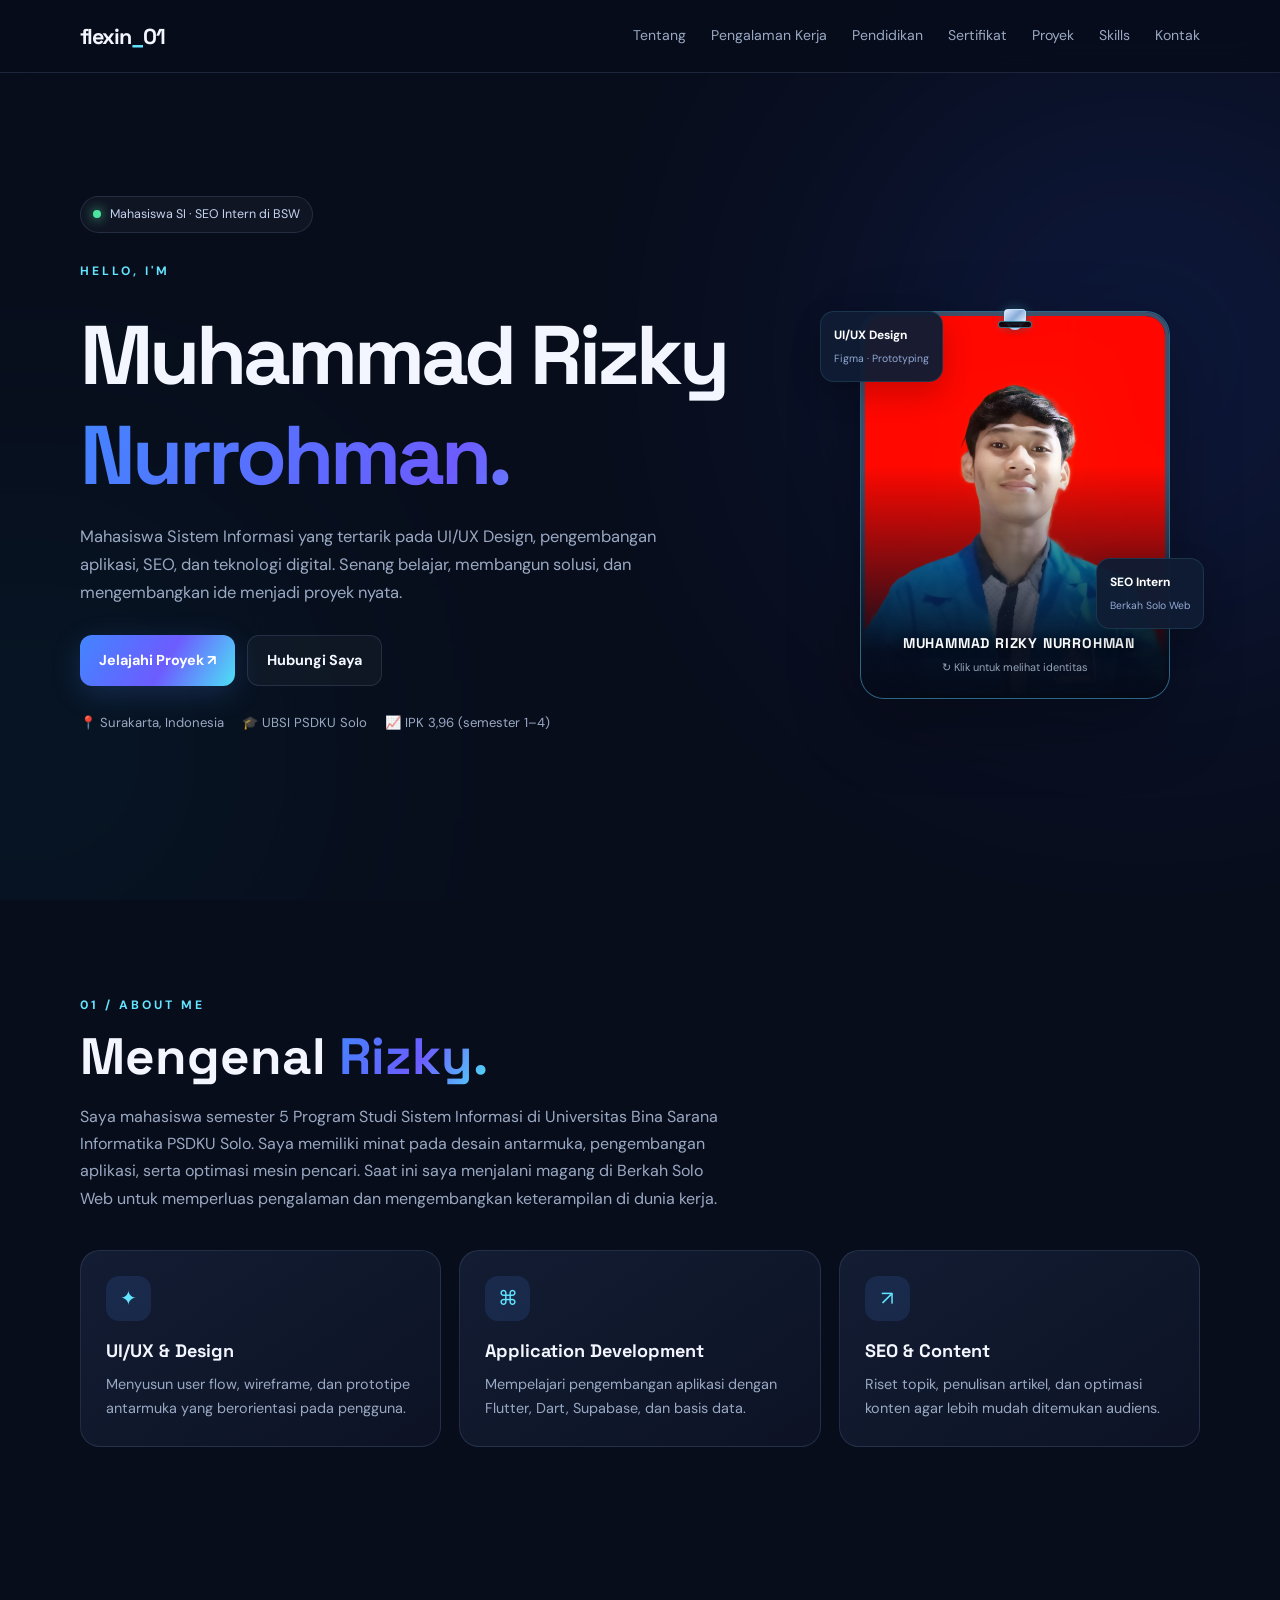
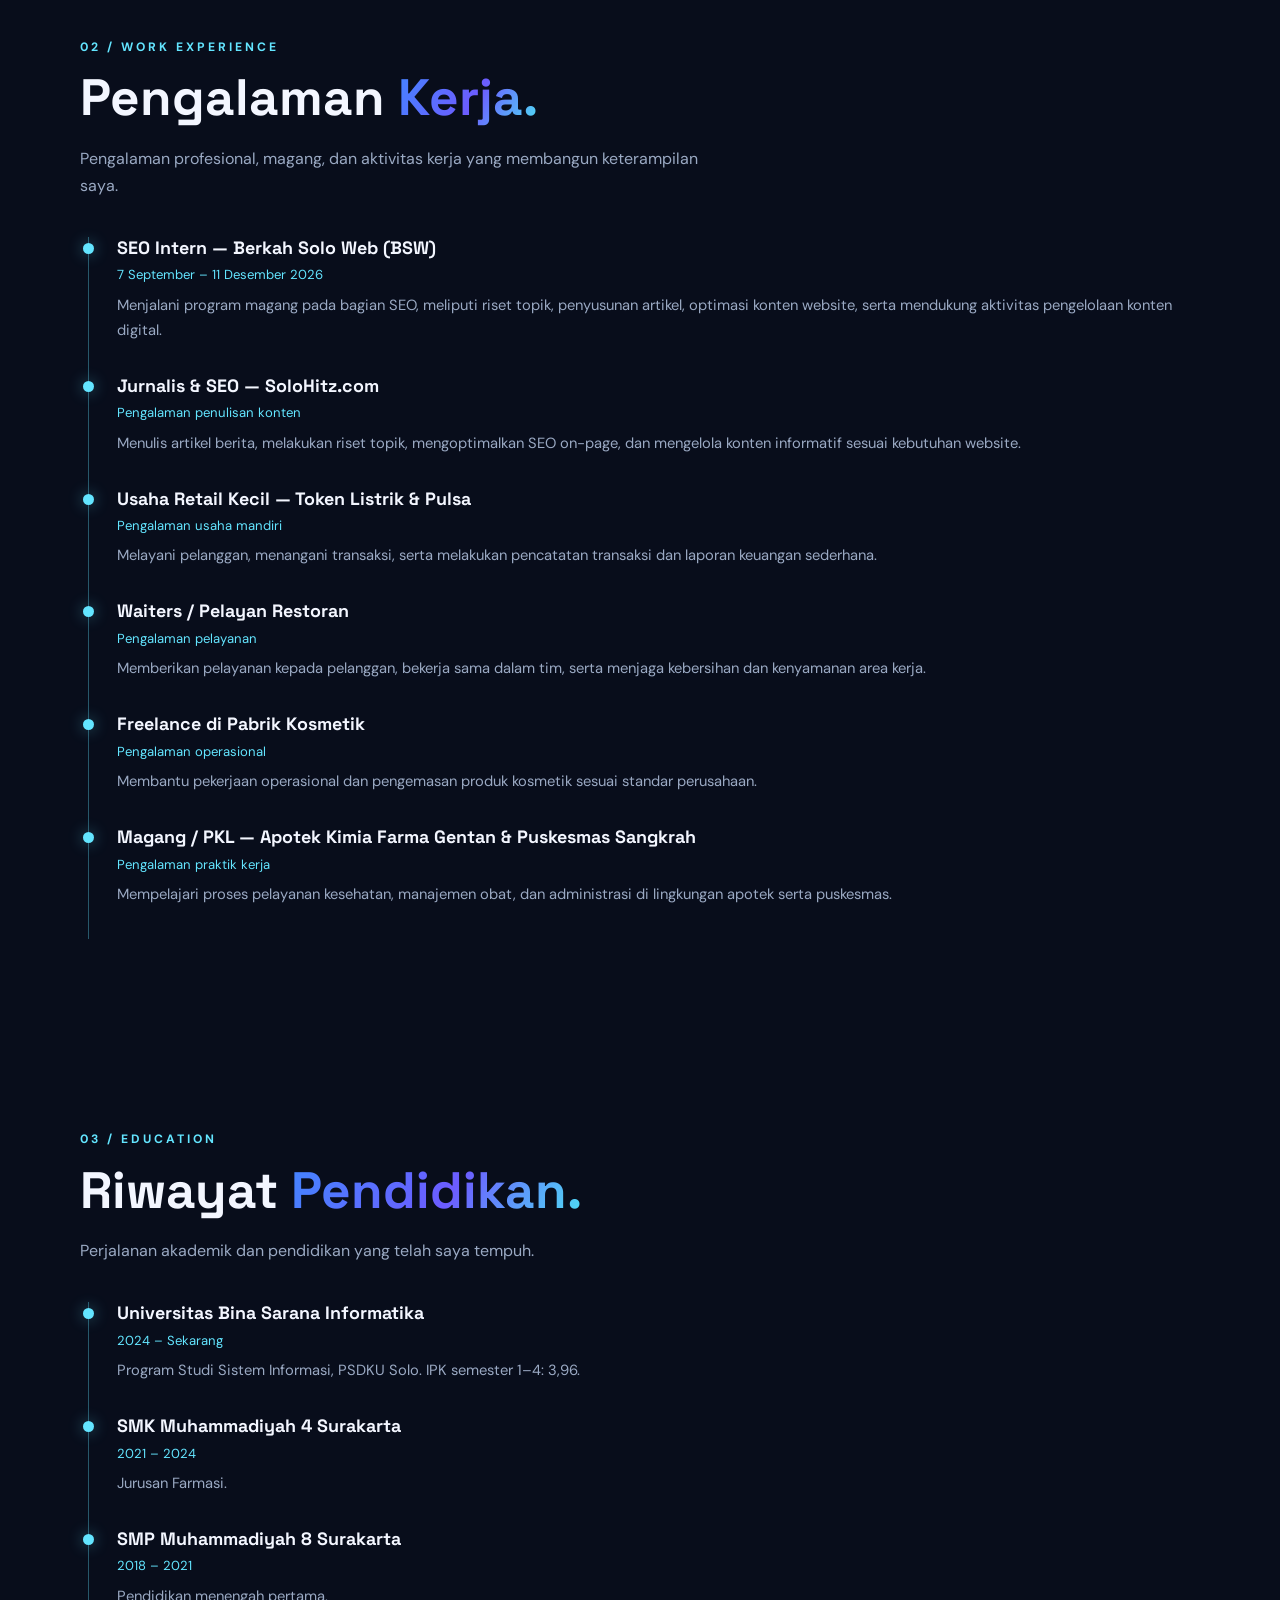
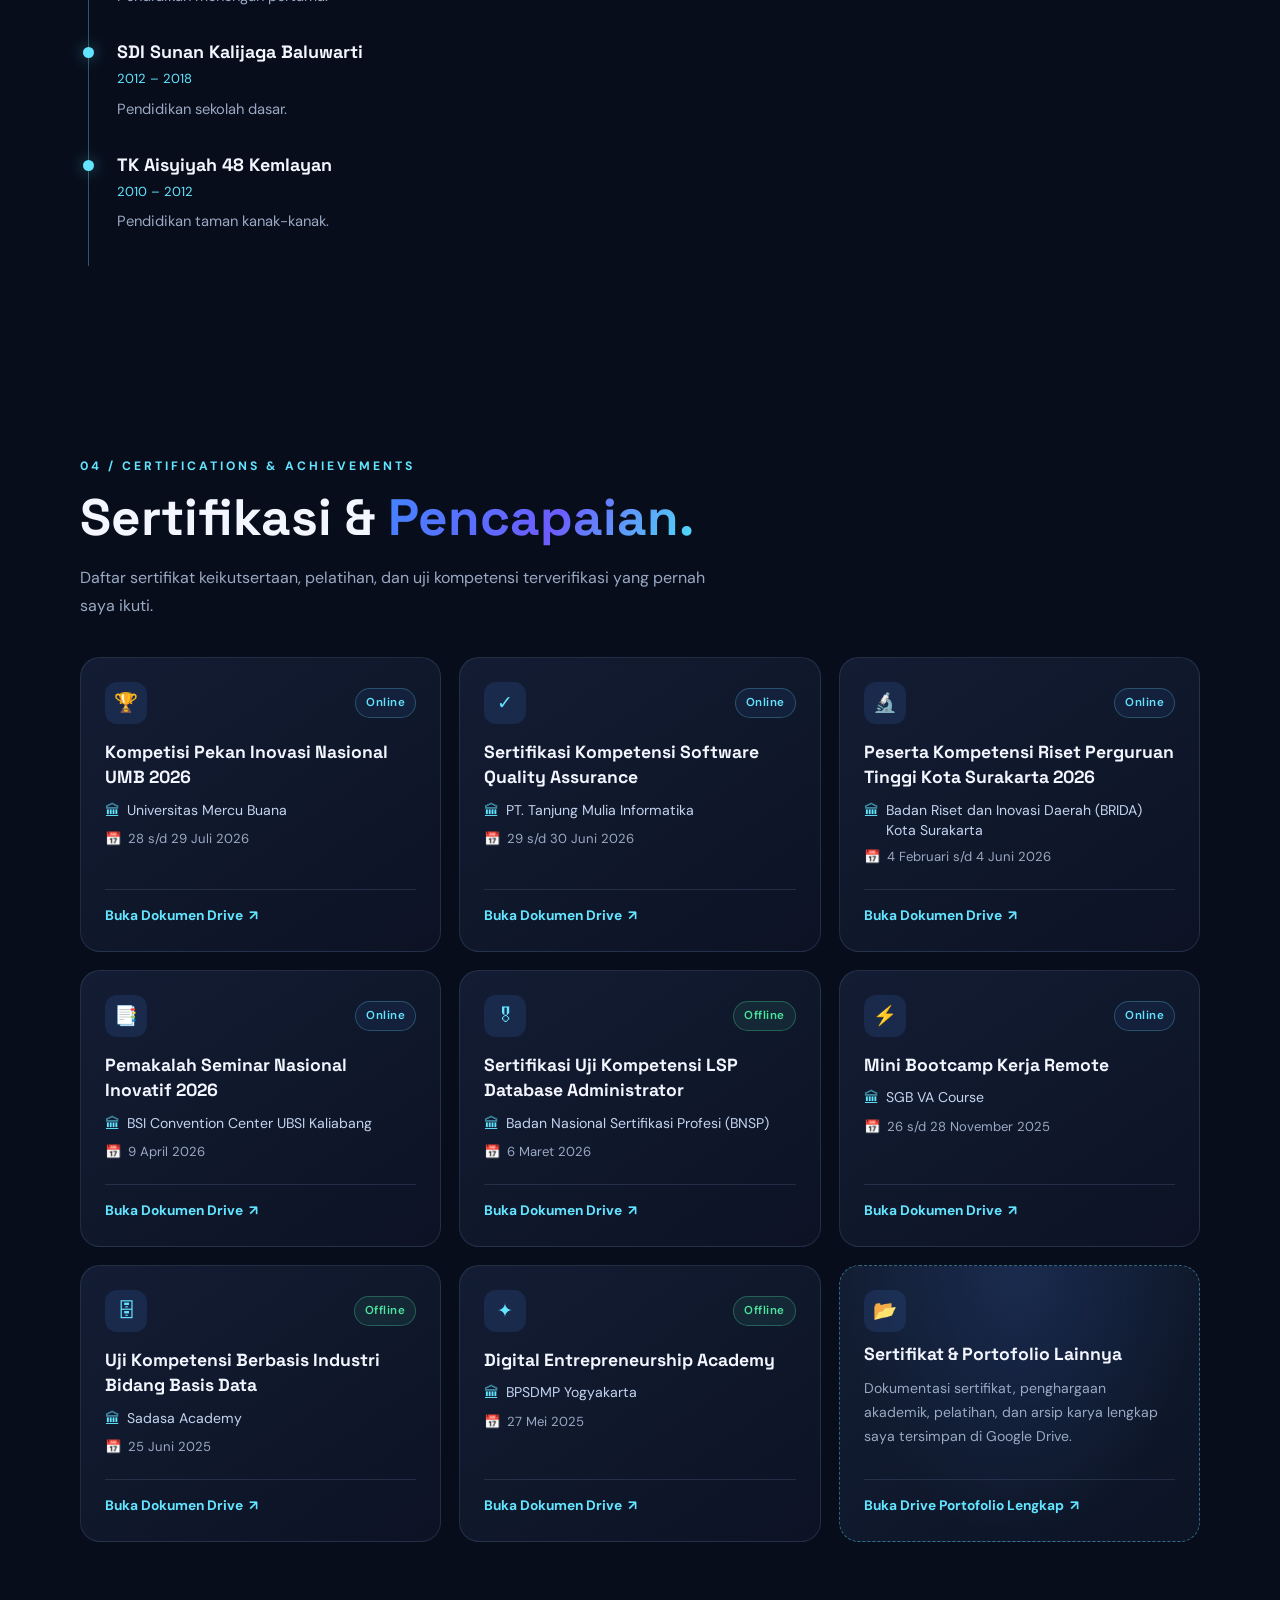
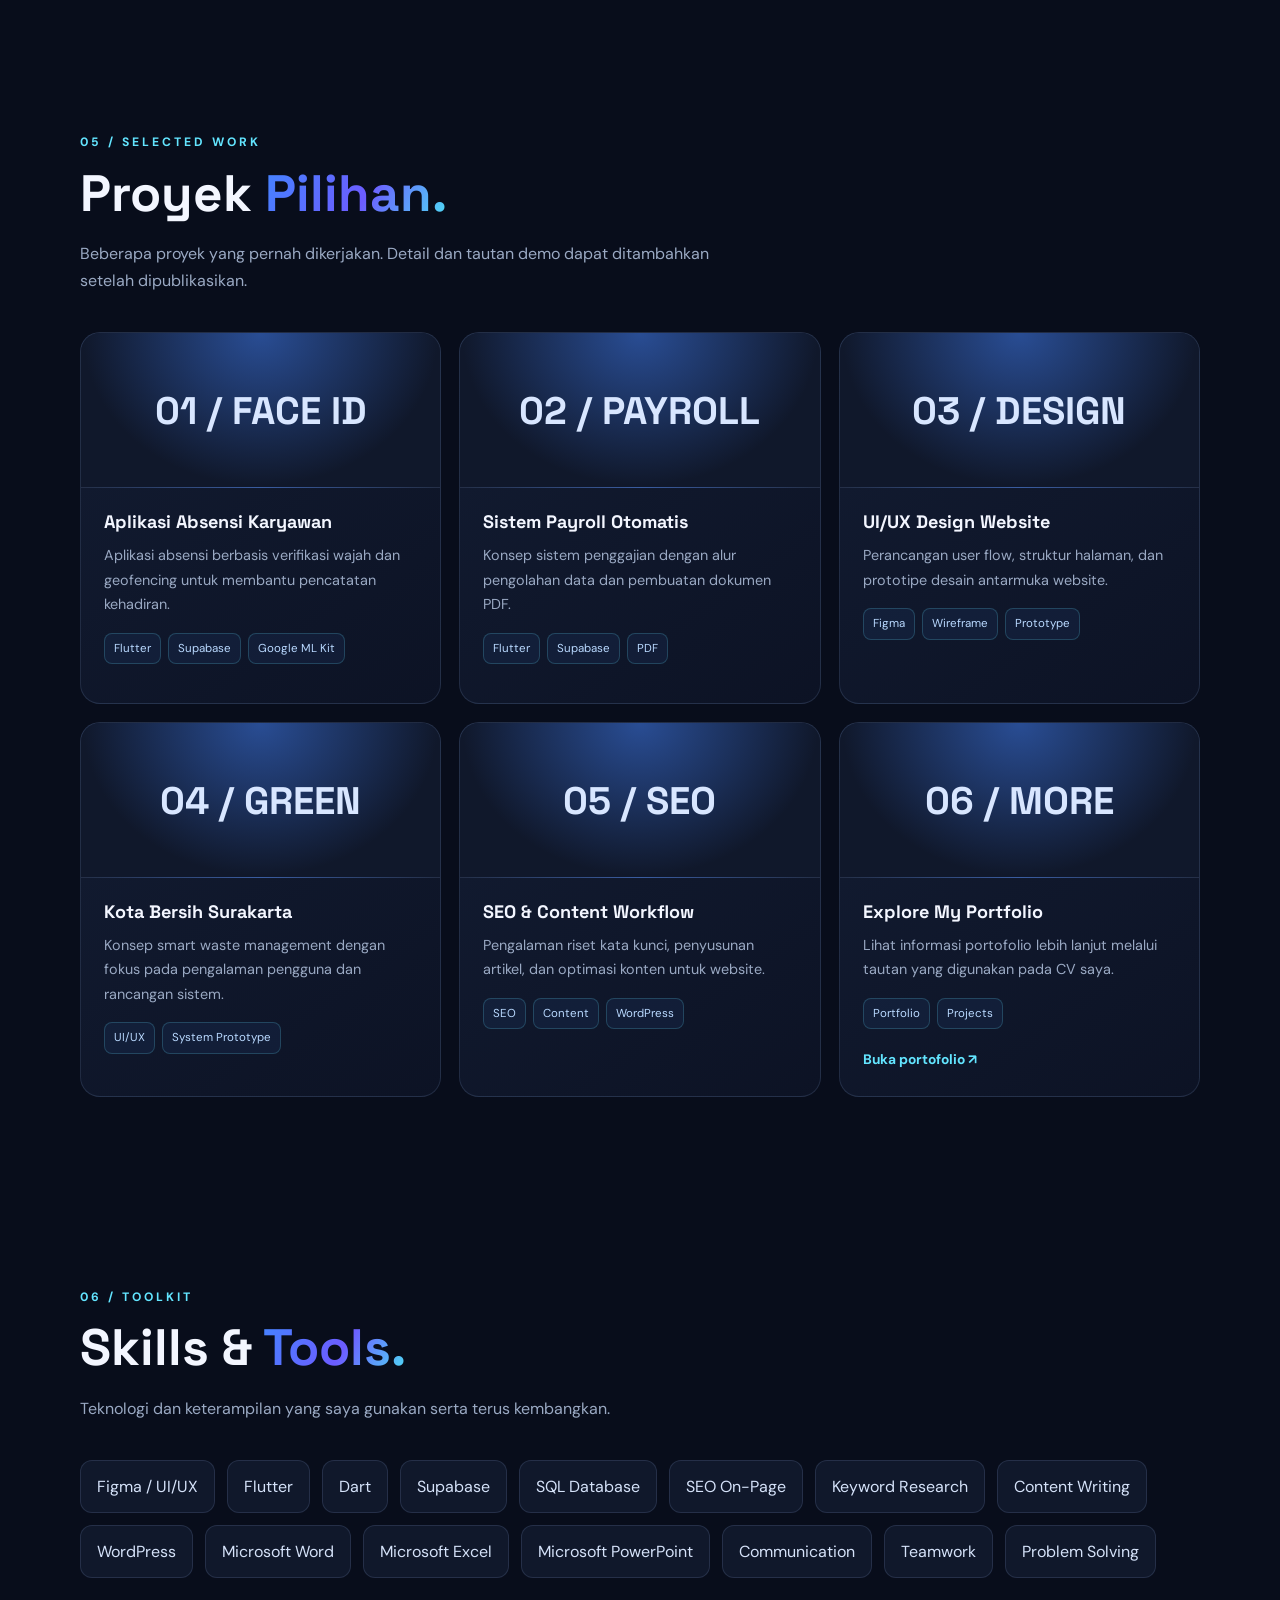
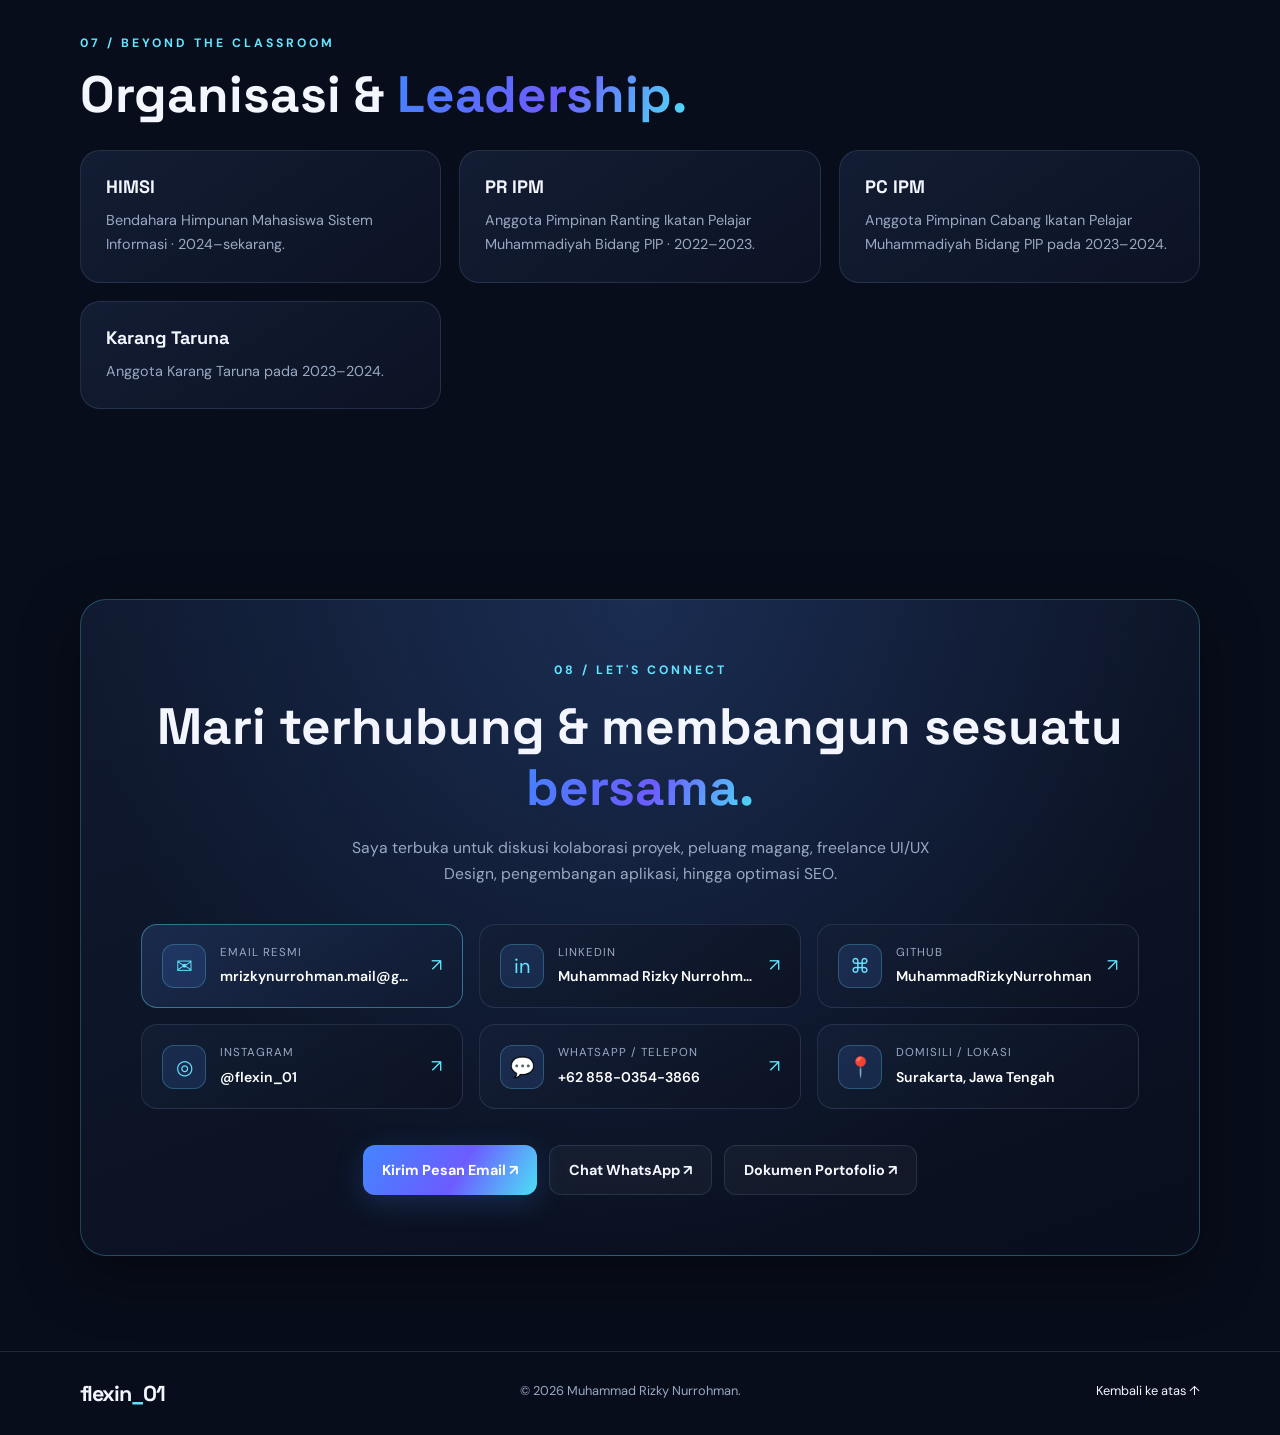
==== e-cv/index.html @ 33f87735 "Add files via upload" ====
<!DOCTYPE html>
<html lang="id">
<head>
  <meta charset="UTF-8">
  <meta name="viewport" content="width=device-width, initial-scale=1.0">
  <meta name="theme-color" content="#080d1b">
  <meta name="description" content="Portofolio Muhammad Rizky Nurrohman, mahasiswa Sistem Informasi, SEO Intern di Berkah Solo Web, UI/UX Designer, dan calon developer.">
  <meta name="author" content="Muhammad Rizky Nurrohman">
  <title>Rizky Nurrohman — Portfolio & CV</title>

  <link rel="preconnect" href="https://fonts.googleapis.com">
  <link rel="preconnect" href="https://fonts.gstatic.com" crossorigin>
  <link href="https://fonts.googleapis.com/css2?family=DM+Sans:wght@400;500;600;700&family=Space+Grotesk:wght@400;500;600;700&display=swap" rel="stylesheet">

  <style>
    :root {
      --bg: #080d1b;
      --surface: #10182b;
      --surface2: #141f36;
      --text: #f3f6ff;
      --muted: #9aa9c3;
      --blue: #4d8dff;
      --cyan: #63e5ff;
      --line: rgba(151, 179, 230, .15);
      --gradient: linear-gradient(120deg, #4385ff, #6c5cff 55%, #4de0f5);
    }

    * { box-sizing: border-box; margin: 0; padding: 0; }
    html { scroll-behavior: smooth; scroll-padding-top: 85px; }

    /* Custom Luxury Blue Cursor */
    .cursor-dot {
      position: fixed;
      top: 0;
      left: 0;
      width: 10px;
      height: 10px;
      border-radius: 50%;
      background: #63e5ff;
      box-shadow: 0 0 14px #63e5ff, 0 0 25px rgba(77, 141, 255, 0.9);
      pointer-events: none;
      z-index: 100000;
      transform: translate(-50%, -50%);
      transition: width 0.15s ease, height 0.15s ease, background 0.15s ease;
      opacity: 0;
    }

    .cursor-ring {
      position: fixed;
      top: 0;
      left: 0;
      width: 38px;
      height: 38px;
      border-radius: 50%;
      border: 1.5px solid rgba(99, 229, 255, 0.75);
      background: radial-gradient(circle, rgba(77, 141, 255, 0.2), transparent 70%);
      box-shadow: 0 0 20px rgba(77, 141, 255, 0.4), inset 0 0 10px rgba(99, 229, 255, 0.25);
      pointer-events: none;
      z-index: 99999;
      transform: translate(-50%, -50%);
      transition: width 0.25s cubic-bezier(0.16, 1, 0.3, 1), 
                  height 0.25s cubic-bezier(0.16, 1, 0.3, 1), 
                  border-color 0.2s ease, 
                  background 0.2s ease;
      opacity: 0;
    }

    .cursor-ring.cursor-hover {
      width: 58px;
      height: 58px;
      border-color: #63e5ff;
      background: radial-gradient(circle, rgba(99, 229, 255, 0.3), transparent 75%);
      box-shadow: 0 0 32px rgba(99, 229, 255, 0.7), inset 0 0 16px rgba(99, 229, 255, 0.35);
    }

    .cursor-dot.cursor-hover {
      width: 6px;
      height: 6px;
      background: #ffffff;
      box-shadow: 0 0 18px #63e5ff;
    }

    #sparkle-canvas {
      position: fixed;
      inset: 0;
      width: 100vw;
      height: 100vh;
      pointer-events: none;
      z-index: 99998;
    }

    body {
      background: var(--bg);
      color: var(--text);
      font-family: "DM Sans", sans-serif;
      line-height: 1.7;
      overflow-x: hidden;
    }
    a { color: inherit; text-decoration: none; }
    button { font: inherit; }
    .container { width: min(1120px, 90%); margin: auto; }
    .gradient-text {
      background: var(--gradient);
      -webkit-background-clip: text;
      background-clip: text;
      color: transparent;
    }
    .eyebrow {
      color: var(--cyan);
      text-transform: uppercase;
      letter-spacing: 3px;
      font-size: .76rem;
      font-weight: 700;
    }
    h1, h2, h3 { font-family: "Space Grotesk", sans-serif; line-height: 1.2; }
    h2 { font-size: clamp(2rem, 5vw, 3.2rem); margin: 10px 0 16px; }
    p { color: var(--muted); }
    section { padding: 95px 0; }
    .section-head { max-width: 650px; margin-bottom: 38px; }

    /* Navigation */
    header {
      position: fixed; inset: 0 0 auto; z-index: 50;
      background: rgba(8, 13, 27, .82);
      backdrop-filter: blur(18px);
      border-bottom: 1px solid var(--line);
    }
    nav {
      min-height: 72px; display: flex; align-items: center;
      justify-content: space-between; gap: 24px;
    }
    .logo { font: 700 1.35rem "Space Grotesk"; letter-spacing: -1px; }
    .logo span { color: var(--cyan); }
    .nav-links { display: flex; align-items: center; gap: 25px; }
    .nav-links a { color: var(--muted); font-size: .88rem; transition: .2s; }
    .nav-links a:hover { color: white; }
    .menu-btn {
      display: none; border: 1px solid var(--line); color: white;
      background: var(--surface); border-radius: 10px; padding: 7px 12px;
      cursor: pointer;
    }

    /* Buttons */
    .btn {
      display: inline-flex; justify-content: center; align-items: center;
      gap: 9px; padding: 12px 19px; border-radius: 12px;
      font-weight: 700; font-size: .9rem; border: 1px solid var(--line);
      transition: transform .25s, box-shadow .25s, background .25s;
      cursor: pointer;
    }
    .btn:hover { transform: translateY(-3px); }
    .btn-primary {
      color: #fff; border: 0; background: var(--gradient);
      box-shadow: 0 8px 30px rgba(77, 141, 255, .2);
    }
    .btn-secondary { background: rgba(255,255,255,.035); }
    .btn-row { display: flex; flex-wrap: wrap; gap: 12px; margin-top: 28px; }

    /* Hero */
    .hero {
      min-height: 100vh; display: flex; align-items: center;
      position: relative; padding-top: 125px; overflow: hidden;
    }
    .hero::before {
      content: ""; position: absolute; width: 530px; height: 530px;
      background: #315bff; filter: blur(160px); opacity: .20;
      border-radius: 50%; right: -130px; top: 10%;
      pointer-events: none;
    }
    .hero::after {
      content: ""; position: absolute; width: 300px; height: 300px;
      background: #00d9ff; filter: blur(160px); opacity: .12;
      left: -120px; bottom: 0; pointer-events: none;
    }
    .hero-grid {
      display: grid; grid-template-columns: 1.3fr .7fr;
      align-items: center; gap: 65px; position: relative; z-index: 1;
    }
    .availability {
      display: inline-flex; align-items: center; gap: 9px;
      padding: 7px 12px; border: 1px solid var(--line);
      border-radius: 30px; font-size: .78rem; color: #c4d4f0;
      background: rgba(255,255,255,.035);
    }
    .dot {
      width: 8px; height: 8px; background: #4ce6a0;
      border-radius: 50%; box-shadow: 0 0 12px #4ce6a0;
    }
    .hero h1 {
      font-size: clamp(3rem, 6.5vw, 5.5rem);
      letter-spacing: -4px; margin: 24px 0 18px;
    }
    .hero h1 span { display: block; }
    .hero-copy { max-width: 590px; font-size: 1.03rem; }
    .hero-meta { display: flex; gap: 18px; flex-wrap: wrap; margin-top: 26px; }
    .hero-meta span { color: var(--muted); font-size: .82rem; }
    .portrait-wrap { position: relative; max-width: 360px; margin: auto; width: 100%; }
    .portrait {
      aspect-ratio: 4/5; border: 1px solid rgba(111,164,255,.4);
      border-radius: 28px; padding: 12px;
      background: linear-gradient(145deg, rgba(77,141,255,.3), rgba(255,255,255,.025));
      transform: rotate(2deg); animation: float 6s ease-in-out infinite;
      box-shadow: 0 30px 100px rgba(0,0,0,.25);
    }
    .portrait-inner {
      width: 100%; height: 100%; border-radius: 19px;
      display: grid; place-items: center; text-align: center;
      background:
        radial-gradient(ellipse at 50% 20%, rgba(99,229,255,.18), transparent 55%),
        linear-gradient(160deg, #1a3155, #0d1427);
      overflow: hidden;
    }
    .initials {
      width: 145px; height: 145px; display: grid; place-items: center;
      border-radius: 50%; font: 700 3.4rem "Space Grotesk";
      color: white; background: var(--gradient);
      border: 5px solid rgba(255,255,255,.15);
      box-shadow: 0 0 60px rgba(77,141,255,.3);
    }
    .portrait-inner p { margin-top: 20px; color: #d9e6ff; }
    .float-card {
      position: absolute; background: #111c31;
      border: 1px solid var(--line); border-radius: 14px;
      padding: 13px 16px; box-shadow: 0 15px 40px #0004;
      font-size: .83rem;
    }
    .float-card strong { display: block; color: white; }
    .float-card small { color: var(--muted); }
    .card-one { top: 15%; left: -48px; }
    .card-two { bottom: 12%; right: -38px; }

    /* General cards */
    .grid-3 { display: grid; grid-template-columns: repeat(3,1fr); gap: 18px; }
    .panel {
      background: linear-gradient(145deg, rgba(20,31,54,.88), rgba(13,20,38,.88));
      border: 1px solid var(--line); border-radius: 20px; padding: 25px;
      transition: transform .3s, border-color .3s;
    }
    .panel:hover { transform: translateY(-6px); border-color: rgba(99,229,255,.4); }
    .icon {
      width: 45px; height: 45px; display: grid; place-items: center;
      border-radius: 13px; background: rgba(77,141,255,.13);
      color: var(--cyan); font-size: 1.25rem; margin-bottom: 19px;
    }
    .panel h3 { font-size: 1.13rem; margin-bottom: 10px; }
    .panel p { font-size: .9rem; }

    /* Experience */
    .timeline { border-left: 1px solid rgba(99,229,255,.35); margin-left: 8px; }
    .timeline-item { padding: 0 0 32px 28px; position: relative; }
    .timeline-item::before {
      content: ""; position: absolute; width: 11px; height: 11px;
      left: -6px; top: 6px; background: var(--cyan); border-radius: 50%;
      box-shadow: 0 0 15px rgba(99,229,255,.45);
    }
    .timeline-item h3 { font-size: 1.12rem; }
    .timeline-item .date { color: var(--cyan); font-size: .82rem; margin: 6px 0; }
    .timeline-item p { font-size: .92rem; }

    /* Projects */
    .project-card { overflow: hidden; padding: 0; }
    .project-visual {
      min-height: 155px; display: grid; place-items: center;
      background: radial-gradient(ellipse at top, #294d94, #10182b 70%);
      font: 700 2.4rem "Space Grotesk"; color: #d8e6ff;
      border-bottom: 1px solid var(--line);
    }
    .project-content { padding: 23px; }
    .project-content h3 { margin-bottom: 10px; }
    .tags { display: flex; flex-wrap: wrap; gap: 7px; margin: 16px 0; }
    .tag {
      font-size: .72rem; color: #b9d9ff; padding: 5px 9px;
      border: 1px solid rgba(99,229,255,.2); border-radius: 8px;
      background: rgba(77,141,255,.07);
    }
    .project-link { color: var(--cyan); font-size: .86rem; font-weight: 700; }

    /* Skills */
    .skills { display: flex; flex-wrap: wrap; gap: 12px; }
    .skill {
      padding: 12px 16px; border: 1px solid var(--line);
      background: var(--surface); border-radius: 12px;
      color: #d5e2f9; transition: .2s;
    }
    .skill:hover { border-color: var(--cyan); transform: translateY(-3px); }

    /* Contact & footer */
    .contact-box {
      padding: clamp(28px, 6vw, 60px);
      text-align: center;
      border: 1px solid rgba(99, 229, 255, .25);
      border-radius: 26px;
      background: radial-gradient(ellipse at top, rgba(77, 141, 255, .18), transparent 70%), linear-gradient(160deg, #101a30, #090e1d);
      box-shadow: 0 20px 60px rgba(0, 0, 0, 0.4);
    }
    .contact-box p.contact-desc { max-width: 600px; margin: 0 auto 36px; font-size: 0.98rem; }

    .contact-grid {
      display: grid;
      grid-template-columns: repeat(auto-fit, minmax(240px, 1fr));
      gap: 16px;
      margin-top: 25px;
      text-align: left;
    }

    .contact-card {
      display: flex;
      align-items: center;
      gap: 14px;
      padding: 18px 20px;
      border-radius: 16px;
      background: linear-gradient(145deg, rgba(20, 31, 54, 0.85), rgba(12, 18, 34, 0.85));
      border: 1px solid var(--line);
      color: var(--text);
      transition: transform 0.25s ease, border-color 0.25s ease, box-shadow 0.25s ease, background 0.25s ease;
      text-decoration: none;
      position: relative;
    }

    .contact-card:hover {
      transform: translateY(-4px);
      border-color: rgba(99, 229, 255, 0.5);
      background: linear-gradient(145deg, rgba(26, 40, 70, 0.95), rgba(16, 25, 46, 0.95));
      box-shadow: 0 12px 28px rgba(77, 141, 255, 0.16);
    }

    .contact-icon {
      width: 44px;
      height: 44px;
      display: grid;
      place-items: center;
      border-radius: 12px;
      background: rgba(77, 141, 255, 0.14);
      border: 1px solid rgba(99, 229, 255, 0.25);
      color: var(--cyan);
      font-size: 1.25rem;
      flex-shrink: 0;
    }

    .contact-card:hover .contact-icon {
      background: rgba(99, 229, 255, 0.2);
      border-color: var(--cyan);
      color: #fff;
    }

    .contact-info {
      flex: 1;
      min-width: 0;
    }

    .contact-info small {
      display: block;
      color: var(--muted);
      font-size: 0.72rem;
      text-transform: uppercase;
      letter-spacing: 1px;
      margin-bottom: 3px;
    }

    .contact-info strong {
      display: block;
      color: #fff;
      font-size: 0.88rem;
      font-weight: 600;
      white-space: nowrap;
      overflow: hidden;
      text-overflow: ellipsis;
    }

    .contact-arrow {
      color: var(--cyan);
      font-size: 1.1rem;
      transition: transform 0.25s ease, color 0.25s ease;
      margin-left: auto;
    }

    .contact-card:hover .contact-arrow {
      color: #fff;
      transform: translate(3px, -3px);
    }

    .contact-card.highlight-card {
      border-color: rgba(99, 229, 255, 0.4);
      background: linear-gradient(145deg, rgba(28, 45, 80, 0.9), rgba(16, 26, 48, 0.9));
    }

    footer { padding: 28px 0; border-top: 1px solid var(--line); }
    .footer-row { display: flex; justify-content: space-between; gap: 20px; flex-wrap: wrap; }
    footer p, footer a { font-size: .8rem; }

    /* Reveal animation */
    .reveal { opacity: 0; transform: translateY(22px); transition: .7s ease; }
    .reveal.visible { opacity: 1; transform: translateY(0); }
    @keyframes float { 0%,100% { transform: translateY(0) rotate(2deg); } 50% { transform: translateY(-12px) rotate(0); } }

    @media (prefers-reduced-motion: reduce) {
      *, *::before, *::after {
        animation-duration: .01ms !important;
        transition-duration: .01ms !important;
        scroll-behavior: auto !important;
      }
      .reveal { opacity: 1; transform: none; }
    }

    @media (max-width: 1024px) {
      .container { width: 92%; }
      .hero-grid { gap: 40px; }
      .grid-3 { grid-template-columns: repeat(2, 1fr); gap: 16px; }
    }

    @media (max-width: 850px) {
      .hero-grid { grid-template-columns: 1fr; gap: 45px; text-align: center; }
      .hero-copy { max-width: 680px; margin-inline: auto; }
      .availability { margin-inline: auto; }
      .hero-meta { justify-content: center; }
      .btn-row { justify-content: center; }
      .portrait-wrap { width: min(290px, 85%); margin-top: 15px; }
      .card-one { left: -10px; }
      .card-two { right: -10px; }
      .hero h1 { letter-spacing: -2px; }
    }

    @media (max-width: 768px) {
      section { padding: 75px 0; }
      .section-head { margin-bottom: 28px; }
      .grid-3 { grid-template-columns: repeat(2, 1fr); }
      .certificates-grid { grid-template-columns: repeat(2, 1fr); gap: 16px; }
      .timeline-item { padding: 0 0 28px 24px; }
      .contact-box { padding: 35px 24px; }
    }

    @media (max-width: 640px) {
      section { padding: 60px 0; }
      nav { min-height: 65px; }
      .menu-btn { display: block; }
      .nav-links {
        display: none; position: absolute; top: 68px; left: 4%; right: 4%;
        padding: 16px; border: 1px solid var(--line);
        border-radius: 18px; background: rgba(16, 24, 43, 0.98);
        backdrop-filter: blur(20px);
        box-shadow: 0 20px 50px rgba(0, 0, 0, 0.6);
        flex-direction: column; align-items: stretch; gap: 4px;
        z-index: 100;
      }
      .nav-links.open { display: flex; animation: navFadeIn 0.25s ease; }
      .nav-links a {
        padding: 12px 14px;
        border-radius: 10px;
        font-size: 0.95rem;
      }
      .nav-links a:hover {
        background: rgba(77, 141, 255, 0.1);
        color: var(--cyan);
      }
      .hero { min-height: auto; padding-top: 110px; padding-bottom: 60px; }
      .hero h1 { font-size: clamp(2.4rem, 11vw, 3.8rem); margin: 18px 0 14px; }
      .grid-3 { grid-template-columns: 1fr; }
      .certificates-grid { grid-template-columns: 1fr; }
      .panel { padding: 20px; }
      .float-card {
        padding: 8px 12px;
        font-size: 0.75rem;
      }
      .card-one { top: 12%; left: -8px; }
      .card-two { bottom: 8%; right: -8px; }
      .hero-meta { gap: 8px 14px; }
      .hero-meta span { font-size: 0.78rem; }
      .btn { width: 100%; justify-content: center; }
      .btn-row { width: 100%; flex-direction: column; gap: 10px; }
      .contact-grid { grid-template-columns: 1fr; }
      .contact-card { padding: 15px 16px; }
      .contact-icon { width: 38px; height: 38px; font-size: 1.1rem; }
      .skills { gap: 8px; }
      .skill { padding: 9px 13px; font-size: 0.82rem; }
    }

    @keyframes navFadeIn {
      from { opacity: 0; transform: translateY(-8px); }
      to { opacity: 1; transform: translateY(0); }
    }
    
    .profile-photo {
      width: 180px;
      height: 180px;
      object-fit: cover;
      object-position: center top;
      border-radius: 50%;
      border: 4px solid rgba(255, 255, 255, 0.2);
      box-shadow: 0 0 45px rgba(77, 141, 255, 0.3);
      transition: transform 0.35s ease, box-shadow 0.35s ease;
    }

    .profile-photo:hover {
      transform: scale(1.05);
      box-shadow: 0 0 60px rgba(99, 229, 255, 0.4);
    }

    .profile-fallback {
      margin: auto;
    }

    @media (max-width: 640px) {
      .profile-photo {
        width: 150px;
        height: 150px;
      }
    }
    
    /* =========================================
      INTERACTIVE 3D PROFILE CARD
      Muhammad Rizky Nurrohman
      ========================================= */

    /* Container kartu */
    .portrait-wrap {
      position: relative;
      width: 100%;
      max-width: 310px;
      margin-inline: auto;
      perspective: 1200px;
      isolation: isolate;
    }

    /* Kartu utama */
    .flip-card {
      position: relative;
      width: 100%;
      aspect-ratio: 4 / 5;
      perspective: 1200px;
      cursor: grab;
      outline: none;
      -webkit-tap-highlight-color: transparent;
      user-select: none;
      -webkit-user-select: none;
      touch-action: none;
      transform-origin: top center;
      will-change: transform;
    }

    .flip-card.is-dragging {
      cursor: grabbing;
      filter: drop-shadow(0 20px 35px rgba(0, 0, 0, 0.45));
    }

    /* Mesin animasi 3D */
    .flip-card-inner {
      position: relative;
      width: 100%;
      height: 100%;
      transform: rotateY(0deg);
      transform-style: preserve-3d;
      -webkit-transform-style: preserve-3d;
      transition: transform 0.8s cubic-bezier(.2, .75, .25, 1);
      filter: none;
    }

    /* Putar hanya ketika kartu diklik */
    .flip-card.is-flipped .flip-card-inner {
      transform: rotateY(180deg);
      -webkit-transform: rotateY(180deg);
    }

    /* Jangan memicu efek putar saat hover */
    .flip-card:hover .flip-card-inner {
      filter: none;
    }

    /* Sisi depan dan belakang */
    .flip-card-face {
      position: absolute;
      inset: 0;
      overflow: hidden;
      border: 1px solid rgba(99, 229, 255, 0.35);
      border-radius: 24px;
      box-shadow: 0 25px 70px rgba(0, 0, 0, 0.3);
      backface-visibility: hidden;
      -webkit-backface-visibility: hidden;
    }

    /* =========================================
      LANYARD HANGER DECORATION
      ========================================= */

    /* Extra top room for the lanyard rope canvas + clip */
    .portrait-wrap {
      padding-top: 80px;
    }

    /* Canvas yang menggambar tali lanyard secara dinamis */
    #lanyard-canvas {
      position: absolute;
      top: 0;
      left: 0;
      pointer-events: none;
      z-index: 10;
    }

    /* Klip logam yang terpasang di ujung tali — ikut bergerak bersama kartu */
    .lanyard-clip {
      position: absolute;
      /* posisi default tepat di atas lubang kartu; JS akan memperbaruinya tiap frame */
      top: 77px;
      left: 50%;
      transform: translateX(-50%);
      width: 22px;
      height: 16px;
      background: linear-gradient(135deg, #e0ecff, #8aacda, #f5f9ff);
      border-radius: 4px 4px 5px 5px;
      border: 1px solid rgba(200, 230, 255, 0.85);
      box-shadow: 0 3px 10px rgba(0, 0, 0, 0.55), 0 0 12px rgba(99, 229, 255, 0.35);
      z-index: 15;
      pointer-events: none;
      will-change: transform;
    }

    /* Kait bawah klip */
    .lanyard-clip::after {
      content: "";
      position: absolute;
      bottom: -6px;
      left: 50%;
      transform: translateX(-50%);
      width: 12px;
      height: 7px;
      border: 2px solid #b6cced;
      border-top: none;
      border-radius: 0 0 8px 8px;
    }

    /* Slot lubang ID Card — satu elemen, ditempel ke kartu via JS */
    .id-card-slot {
      position: absolute;
      /* Disesuaikan di JS agar selalu di atas kartu */
      top: 80px;           /* = padding-top portrait-wrap */
      left: 50%;
      transform: translateX(-50%);
      width: 34px;
      height: 7px;
      background: rgba(4, 10, 24, 0.85);
      border: 1px solid rgba(99, 229, 255, 0.45);
      border-radius: 10px;
      box-shadow: inset 0 1px 4px rgba(0,0,0,0.9), 0 0 8px rgba(99,229,255,0.2);
      z-index: 16;
      pointer-events: none;
      will-change: transform;
    }

    /* =========================================
      FRONT CARD - FOTO PROFIL
      ========================================= */

    .flip-card-front {
      box-sizing: border-box;
      display: flex;
      flex-direction: column;
      justify-content: flex-end;
      padding: 20px 20px 22px;
      background: #102343;
      transform: rotateY(0deg);
      -webkit-transform: rotateY(0deg);
    }

    /* Foto memenuhi kartu */
    .flip-card-front .profile-photo {
      position: absolute;
      inset: 0;
      width: 100%;
      height: 100%;
      object-fit: cover;
      object-position: center top;
      border-radius: inherit;
      pointer-events: none;
      -webkit-user-drag: none;
      user-select: none;
    }

    /* Gradient agar tulisan tetap terbaca jelas di bagian bawah */
    .flip-card-front::after {
      content: "";
      position: absolute;
      inset: 40% 0 0;
      z-index: 1;
      background: linear-gradient(
        to bottom,
        transparent,
        rgba(5, 12, 28, 0.96) 80%,
        rgba(4, 9, 22, 0.99) 100%
      );
      pointer-events: none;
    }

    /* Tata letak nama dan petunjuk pada bagian bawah kartu */
    .flip-card-front .front-caption {
      position: relative;
      z-index: 2;
      display: flex;
      align-items: center;
      justify-content: center;
      gap: 8px;
      margin: 0 0 4px;
      text-align: center;
      color: #ffffff;
      font-family: "Space Grotesk", sans-serif;
      font-size: 0.88rem;
      font-weight: 700;
      letter-spacing: 0.8px;
      text-shadow: 0 2px 8px rgba(0, 0, 0, 0.7);
    }

    .flip-card-front .front-caption span:not(.front-status) {
      font-weight: 800;
      color: #f8fafc;
    }

    .flip-card-front .flip-hint {
      position: relative;
      z-index: 2;
      margin: 0;
      padding: 0;
      text-align: center;
      font-size: 0.68rem;
      line-height: 1.4;
      color: #94a3b8;
    }
    
    /* =========================================
      BACK CARD - SPACING REFINEMENT
      ========================================= */

    .flip-card-back {
      box-sizing: border-box;
      display: flex;
      flex-direction: column;
      justify-content: center;
      gap: 16px;

      /* Ruang rapi dan proporsional untuk seluruh identitas */
      padding: 24px 22px;

      color: #f3f6ff;
      background:
        radial-gradient(
          ellipse at top right,
          rgba(77, 141, 255, 0.22),
          transparent 55%
        ),
        linear-gradient(145deg, #14294b, #080d1b 80%);

      transform: rotateY(180deg);
      -webkit-transform: rotateY(180deg);
    }

    .back-top {
      margin: 0;
      text-align: center;
    }

    .back-label {
      display: block;
      margin-bottom: 10px;
      color: #63e5ff;
      font-size: 0.62rem;
      letter-spacing: 2px;
    }

    .back-avatar {
      display: grid;
      place-items: center;
      width: 46px;
      height: 46px;
      margin: 0 auto 12px;
      border: 1px solid rgba(255, 255, 255, 0.2);
      border-radius: 14px;
      background: linear-gradient(135deg, #4385ff, #6c5cff, #4de0f5);
      color: #fff;
      font-size: 1rem;
      font-weight: 700;
    }

    .back-top h3 {
      margin: 0;
      color: #fff;
      font-size: 1.05rem;
      line-height: 1.4;
    }

    .back-role {
      margin: 6px 0 0;
      color: #9bb7e7;
      font-size: 0.7rem;
      line-height: 1.5;
    }

    .identity-list {
      display: grid;
      gap: 9px;
      width: 100%;
    }

    .identity-item {
      box-sizing: border-box;
      display: flex;
      align-items: center;
      gap: 11px;
      width: 100%;
      min-width: 0;
      padding: 10px 12px;
      border: 1px solid rgba(151, 179, 230, 0.16);
      border-radius: 12px;
      background: rgba(255, 255, 255, 0.045);
      text-decoration: none;
    }

    .identity-icon {
      display: grid;
      flex: 0 0 30px;
      place-items: center;
      width: 30px;
      height: 30px;
      border-radius: 9px;
      background: rgba(77, 141, 255, 0.14);
      color: #63e5ff;
      font-size: 1rem;
    }

    .identity-item div {
      flex: 1;
      min-width: 0;
    }

    .identity-item small {
      display: block;
      margin-bottom: 4px;
      color: #91a9d3;
      font-size: 0.65rem;
    }

    .identity-item strong {
      display: block;
      color: #fff;
      font-size: 0.76rem;
      line-height: 1.4;
      overflow-wrap: anywhere;
    }

    .flip-card-back .flip-hint {
      padding: 0;
      margin-top: -3px;
      color: #91a9d3;
      font-size: 0.65rem;
      line-height: 1.4;
      text-align: center;
    }

    /* Responsive */
    @media (max-width: 480px) {
      .flip-card-back {
        gap: 12px;
        padding: 18px 16px;
      }

      .back-avatar {
        width: 40px;
        height: 40px;
        margin-bottom: 9px;
      }

      .back-top h3 {
        font-size: 0.98rem;
      }

      .identity-list {
        gap: 7px;
      }

      .identity-item {
        gap: 9px;
        padding: 8px 10px;
      }
    }

    /* =========================================
      FLOATING CARDS
      ========================================= */

    .float-card {
      position: absolute;
      z-index: 2;
      padding: 13px;
      border: 1px solid rgba(99, 229, 255, 0.12);
      border-radius: 14px;
      background: rgba(16, 29, 52, 0.96);
      color: #ffffff;
      box-shadow: 0 12px 30px rgba(0, 0, 0, 0.2);
      pointer-events: none;
    }

    .float-card strong,
    .float-card small {
      display: block;
    }

    .float-card strong {
      margin-bottom: 5px;
      font-size: 0.75rem;
    }

    .float-card small {
      color: #91a9d3;
      font-size: 0.65rem;
    }

    .card-one {
      top: 17%;
      left: -13%;
    }

    .card-two {
      right: -11%;
      bottom: 15%;
    }

    /* =========================================
      RESPONSIVE - TABLET & MOBILE
      ========================================= */

    @media (max-width: 768px) {
      .portrait-wrap {
        max-width: 290px;
      }

      .card-one {
        left: -5%;
      }

      .card-two {
        right: -5%;
      }
    }

    @media (max-width: 480px) {
      .portrait-wrap {
        max-width: 270px;
      }

      .flip-card-face {
        border-radius: 20px;
      }

      .flip-card-back {
        padding: 20px 14px;
        gap: 12px;
      }

      .back-top {
        margin-bottom: 8px;
      }

      .back-avatar {
        width: 40px;
        height: 40px;
        margin: 4px auto 8px;
        font-size: 0.95rem;
      }

      .back-top h3 {
        font-size: 0.98rem;
      }

      .identity-list {
        gap: 8px;
      }

      .identity-item {
        gap: 9px;
        padding: 8px 10px;
      }

      .identity-icon {
        width: 28px;
        height: 28px;
        font-size: 0.9rem;
      }

      .card-one {
        left: -3%;
      }

      .card-two {
        right: -3%;
      }
    }

    /* Hormati preferensi pengguna untuk animasi minimal */
    @media (prefers-reduced-motion: reduce) {
      .flip-card-inner {
        transition-duration: 0.01ms;
      }
    }

    
/* ==============================
   SECTION SERTIFIKAT
================================= */

.certificates-section {
    position: relative;
    padding: 95px 0;
}

.certificates-grid {
    display: grid;
    grid-template-columns: repeat(3, minmax(0, 1fr));
    gap: 18px;
    align-items: stretch;
}

.certificate-card {
    background: linear-gradient(145deg, rgba(20, 31, 54, .88), rgba(13, 20, 38, .88));
    border: 1px solid var(--line);
    border-radius: 20px;
    padding: 24px;
    display: flex;
    flex-direction: column;
    justify-content: space-between;
    transition: transform .3s ease, border-color .3s ease, box-shadow .3s ease;
}

.certificate-card:hover {
    transform: translateY(-6px);
    border-color: rgba(99, 229, 255, .4);
    box-shadow: 0 16px 36px rgba(0, 0, 0, 0.28);
}

.certificate-card-top {
    display: flex;
    align-items: center;
    justify-content: space-between;
    gap: 10px;
    margin-bottom: 16px;
}

.cert-icon {
    width: 42px;
    height: 42px;
    display: grid;
    place-items: center;
    border-radius: 12px;
    background: rgba(77, 141, 255, .13);
    color: var(--cyan);
    font-size: 1.2rem;
    flex-shrink: 0;
}

.cert-type-badge {
    font-size: 0.72rem;
    font-weight: 600;
    padding: 4px 10px;
    border-radius: 20px;
    border: 1px solid rgba(99, 229, 255, .25);
    background: rgba(77, 141, 255, .08);
    color: var(--cyan);
    letter-spacing: 0.5px;
}

.cert-type-badge.offline {
    border-color: rgba(76, 230, 160, .3);
    background: rgba(76, 230, 160, .08);
    color: #4ce6a0;
}

.certificate-card h3 {
    font-size: 1.1rem;
    line-height: 1.45;
    margin-bottom: 10px;
    color: var(--text);
}

.certificate-meta {
    display: flex;
    flex-direction: column;
    gap: 6px;
    margin-bottom: 20px;
    font-size: 0.88rem;
}

.certificate-organizer {
    display: inline-flex;
    align-items: flex-start;
    gap: 7px;
    color: #c4d4f0;
    line-height: 1.4;
}

.certificate-organizer span.icon-bullet {
    color: var(--cyan);
    font-size: 0.95rem;
}

.certificate-date {
    display: inline-flex;
    align-items: center;
    gap: 7px;
    color: var(--muted);
    font-size: 0.82rem;
}

.certificate-date span.icon-bullet {
    color: var(--blue);
}

.certificate-card-bottom {
    margin-top: auto;
    padding-top: 14px;
    border-top: 1px solid var(--line);
    display: flex;
    align-items: center;
    justify-content: space-between;
}

.certificate-link {
    display: inline-flex;
    align-items: center;
    gap: 6px;
    color: var(--cyan);
    font-size: 0.86rem;
    font-weight: 700;
    transition: color .2s, transform .2s;
}

.certificate-link:hover {
    color: #fff;
    transform: translateX(3px);
}

.certificate-cta-card {
    background: radial-gradient(ellipse at top, rgba(77, 141, 255, .15), transparent 70%), linear-gradient(145deg, rgba(20, 31, 54, .92), rgba(13, 20, 38, .92));
    border: 1px dashed rgba(99, 229, 255, .4);
    display: flex;
    flex-direction: column;
    justify-content: center;
    align-items: flex-start;
    padding: 24px;
}

.certificate-cta-card:hover {
    border-color: var(--cyan);
    border-style: solid;
}

.certificate-cta-card h3 {
    margin-top: 10px;
}

.certificate-cta-card p {
    font-size: 0.88rem;
    margin-bottom: 18px;
    color: var(--muted);
}

/* Responsive */
@media (max-width: 900px) {
    .certificates-grid {
        grid-template-columns: repeat(2, minmax(0, 1fr));
    }
}

@media (max-width: 640px) {
    .certificates-grid {
        grid-template-columns: 1fr;
    }
}
  </style>
</head>

<body>
  <header>
    <nav class="container" aria-label="Navigasi utama">
      <a href="#home" class="logo">flexin<span>_</span>01</a>
      <button class="menu-btn" id="menuBtn" aria-label="Buka menu" aria-expanded="false">☰</button>
    <div class="nav-links" id="navLinks">
      <a href="#about">Tentang</a>
      <a href="#experience">Pengalaman Kerja</a>
      <a href="#education">Pendidikan</a>
      <a href="#sertifikat">Sertifikat</a>
      <a href="#projects">Proyek</a>
      <a href="#skills">Skills</a>
      <a href="#contact">Kontak</a>
    </div>
    </nav>
  </header>

  <main>
    <section class="hero" id="home">
      <div class="container hero-grid">
        <div>
          <div class="availability"><span class="dot"></span> Mahasiswa SI · SEO Intern di BSW</div>
          <p class="eyebrow" style="margin-top:28px">Hello, I'm</p>
          <h1>Muhammad Rizky <span class="gradient-text">Nurrohman.</span></h1>
          <p class="hero-copy">
            Mahasiswa Sistem Informasi yang tertarik pada UI/UX Design,
            pengembangan aplikasi, SEO, dan teknologi digital.
            Senang belajar, membangun solusi, dan mengembangkan ide menjadi proyek nyata.
          </p>
          <div class="btn-row">
            <a class="btn btn-primary" href="#projects">Jelajahi Proyek ↗</a>
            <a class="btn btn-secondary" href="#contact">Hubungi Saya</a>
          </div>
          <div class="hero-meta">
            <span>📍 Surakarta, Indonesia</span>
            <span>🎓 UBSI PSDKU Solo</span>
            <span>📈 IPK 3,96 (semester 1–4)</span>
          </div>
        </div>

        <div class="portrait-wrap" id="portraitWrap">
          <!-- Tali lanyard digambar oleh canvas dinamis -->
          <canvas id="lanyard-canvas" aria-hidden="true"></canvas>

          <!-- Klip logam (ikut bergerak saat kartu ditarik) -->
          <div class="lanyard-clip" id="lanyardClip"></div>

          <!-- Slot lubang kartu (ikut bergerak saat kartu ditarik) -->
          <div class="id-card-slot" id="cardSlot"></div>

          <div class="flip-card" id="profileCard"
              role="button"
              tabindex="0"
              aria-label="Balik kartu profil"
              aria-pressed="false">

            <div class="flip-card-inner">

              <!-- DEPAN: FOTO PROFIL -->
              <div class="flip-card-face flip-card-front">
                <img
                  class="profile-photo"
                  src="foto.jpeg"
                  alt="Foto profil Muhammad Rizky Nurrohman"
                  draggable="false"
                >

                <div class="front-caption">
                  <span class="front-status"></span>
                  <span>MUHAMMAD RIZKY NURROHMAN</span>
                </div>

                <div class="flip-hint">↻ Klik untuk melihat identitas</div>
              </div>

              <!-- BELAKANG: IDENTITAS -->
              <div class="flip-card-face flip-card-back">
                <div class="back-top">
                  <div class="back-avatar">Rzk</div>
                  <h3>Muhammad Rizky<br>Nurrohman</h3>
                  <p class="back-role">Information Systems Student</p>
                </div>

                <div class="identity-list">
                  <div class="identity-item">
                    <span class="identity-icon">▤</span>
                    <div>
                      <small>NIM</small>
                      <strong>19240401</strong>
                    </div>
                  </div>

                  <div class="identity-item">
                    <span class="identity-icon">⌂</span>
                    <div>
                      <small>Asal Kampus</small>
                      <strong>UBSI Solo</strong>
                    </div>
                  </div>

                  <a
                    class="identity-item instagram-link"
                    href="https://www.instagram.com/flexin_01/"
                    target="_blank"
                    rel="noopener noreferrer"
                    aria-label="Buka Instagram flexin_01"
                  >
                    <span class="identity-icon">◎</span>
                    <div>
                      <small>Instagram</small>
                      <strong>@flexin_01 ↗</strong>
                    </div>
                  </a>
                </div>
              </div>

            </div>
          </div>

            <div class="float-card card-one">
            <strong>UI/UX Design</strong>
            <small>Figma · Prototyping</small>
          </div>

          <div class="float-card card-two">
            <strong>SEO Intern</strong>
            <small>Berkah Solo Web</small>
          </div>
        </div>
      </div>
    </section>

    <section id="about">
      <div class="container">
        <div class="section-head reveal">
          <p class="eyebrow">01 / About me</p>
          <h2>Mengenal <span class="gradient-text">Rizky.</span></h2>
          <p>
            Saya mahasiswa semester 5 Program Studi Sistem Informasi di
            Universitas Bina Sarana Informatika PSDKU Solo. Saya memiliki
            minat pada desain antarmuka, pengembangan aplikasi, serta optimasi
            mesin pencari. Saat ini saya menjalani magang di Berkah Solo Web
            untuk memperluas pengalaman dan mengembangkan keterampilan di dunia kerja.
          </p>
        </div>
        <div class="grid-3">
          <article class="panel reveal">
            <div class="icon">✦</div>
            <h3>UI/UX & Design</h3>
            <p>Menyusun user flow, wireframe, dan prototipe antarmuka yang berorientasi pada pengguna.</p>
          </article>
          <article class="panel reveal">
            <div class="icon">⌘</div>
            <h3>Application Development</h3>
            <p>Mempelajari pengembangan aplikasi dengan Flutter, Dart, Supabase, dan basis data.</p>
          </article>
          <article class="panel reveal">
            <div class="icon">↗</div>
            <h3>SEO & Content</h3>
            <p>Riset topik, penulisan artikel, dan optimasi konten agar lebih mudah ditemukan audiens.</p>
          </article>
        </div>
      </div>
    </section>

    
    <section id="experience">
      <div class="container">
        <div class="section-head reveal">
          <p class="eyebrow">02 / Work Experience</p>
          <h2>Pengalaman <span class="gradient-text">Kerja.</span></h2>
          <p>Pengalaman profesional, magang, dan aktivitas kerja yang membangun keterampilan saya.</p>
        </div>

        <div class="timeline reveal">
          <article class="timeline-item">
            <h3>SEO Intern — Berkah Solo Web (BSW)</h3>
            <div class="date">7 September – 11 Desember 2026</div>
            <p>
              Menjalani program magang pada bagian SEO, meliputi riset topik,
              penyusunan artikel, optimasi konten website, serta mendukung
              aktivitas pengelolaan konten digital.
            </p>
          </article>

          <article class="timeline-item">
            <h3>Jurnalis & SEO — SoloHitz.com</h3>
            <div class="date">Pengalaman penulisan konten</div>
            <p>
              Menulis artikel berita, melakukan riset topik, mengoptimalkan
              SEO on-page, dan mengelola konten informatif sesuai kebutuhan website.
            </p>
          </article>

          <article class="timeline-item">
            <h3>Usaha Retail Kecil — Token Listrik & Pulsa</h3>
            <div class="date">Pengalaman usaha mandiri</div>
            <p>
              Melayani pelanggan, menangani transaksi, serta melakukan
              pencatatan transaksi dan laporan keuangan sederhana.
            </p>
          </article>

          <article class="timeline-item">
            <h3>Waiters / Pelayan Restoran</h3>
            <div class="date">Pengalaman pelayanan</div>
            <p>
              Memberikan pelayanan kepada pelanggan, bekerja sama dalam tim,
              serta menjaga kebersihan dan kenyamanan area kerja.
            </p>
          </article>

          <article class="timeline-item">
            <h3>Freelance di Pabrik Kosmetik</h3>
            <div class="date">Pengalaman operasional</div>
            <p>
              Membantu pekerjaan operasional dan pengemasan produk kosmetik
              sesuai standar perusahaan.
            </p>
          </article>

          <article class="timeline-item">
            <h3>Magang / PKL — Apotek Kimia Farma Gentan & Puskesmas Sangkrah</h3>
            <div class="date">Pengalaman praktik kerja</div>
            <p>
              Mempelajari proses pelayanan kesehatan, manajemen obat,
              dan administrasi di lingkungan apotek serta puskesmas.
            </p>
          </article>
        </div>
      </div>
    </section>

    <section id="education">
      <div class="container">
        <div class="section-head reveal">
          <p class="eyebrow">03 / Education</p>
          <h2>Riwayat <span class="gradient-text">Pendidikan.</span></h2>
          <p>Perjalanan akademik dan pendidikan yang telah saya tempuh.</p>
        </div>

        <div class="timeline reveal">
          <article class="timeline-item">
            <h3>Universitas Bina Sarana Informatika</h3>
            <div class="date">2024 – Sekarang</div>
            <p>
              Program Studi Sistem Informasi, PSDKU Solo.
              IPK semester 1–4: 3,96.
            </p>
          </article>

          <article class="timeline-item">
            <h3>SMK Muhammadiyah 4 Surakarta</h3>
            <div class="date">2021 – 2024</div>
            <p>Jurusan Farmasi.</p>
          </article>

          <article class="timeline-item">
            <h3>SMP Muhammadiyah 8 Surakarta</h3>
            <div class="date">2018 – 2021</div>
            <p>Pendidikan menengah pertama.</p>
          </article>

          <article class="timeline-item">
            <h3>SDI Sunan Kalijaga Baluwarti</h3>
            <div class="date">2012 – 2018</div>
            <p>Pendidikan sekolah dasar.</p>
          </article>

          <article class="timeline-item">
            <h3>TK Aisyiyah 48 Kemlayan</h3>
            <div class="date">2010 – 2012</div>
            <p>Pendidikan taman kanak-kanak.</p>
          </article>
        </div>
      </div>
    </section>


<!-- SECTION SERTIFIKAT -->
    <section id="sertifikat" class="certificates-section">
      <div class="container">
        <div class="section-head reveal">
          <p class="eyebrow">04 / Certifications & Achievements</p>
          <h2>Sertifikasi & <span class="gradient-text">Pencapaian.</span></h2>
          <p>Daftar sertifikat keikutsertaan, pelatihan, dan uji kompetensi terverifikasi yang pernah saya ikuti.</p>
        </div>

        <div class="certificates-grid">

          <!-- SERTIFIKAT 1 (Terbaru): 28 s/d 29 Juli 2026 -->
          <article class="certificate-card reveal">
            <div>
              <div class="certificate-card-top">
                <div class="cert-icon">🏆</div>
                <span class="cert-type-badge">Online</span>
              </div>
              <h3>Kompetisi Pekan Inovasi Nasional UMB 2026</h3>
              <div class="certificate-meta">
                <div class="certificate-organizer">
                  <span class="icon-bullet">🏛</span>
                  <span>Universitas Mercu Buana</span>
                </div>
                <div class="certificate-date">
                  <span class="icon-bullet">📅</span>
                  <span>28 s/d 29 Juli 2026</span>
                </div>
              </div>
            </div>
            <div class="certificate-card-bottom">
              <a
                href="https://drive.google.com/file/d/1r7w-soSSwvSqDv6r1uxIHIlofNEsgse5/view?usp=drive_link"
                class="certificate-link"
                target="_blank"
                rel="noopener noreferrer"
              >
                Buka Dokumen Drive <span>↗</span>
              </a>
            </div>
          </article>

          <!-- SERTIFIKAT 2: 29 s/d 30 Juni 2026 -->
          <article class="certificate-card reveal">
            <div>
              <div class="certificate-card-top">
                <div class="cert-icon">✓</div>
                <span class="cert-type-badge">Online</span>
              </div>
              <h3>Sertifikasi Kompetensi Software Quality Assurance</h3>
              <div class="certificate-meta">
                <div class="certificate-organizer">
                  <span class="icon-bullet">🏛</span>
                  <span>PT. Tanjung Mulia Informatika</span>
                </div>
                <div class="certificate-date">
                  <span class="icon-bullet">📅</span>
                  <span>29 s/d 30 Juni 2026</span>
                </div>
              </div>
            </div>
            <div class="certificate-card-bottom">
              <a
                href="https://drive.google.com/file/d/1NZuC0DpO75y_n4klU5eD54e0HtNioI3l/view?usp=drive_link"
                class="certificate-link"
                target="_blank"
                rel="noopener noreferrer"
              >
                Buka Dokumen Drive <span>↗</span>
              </a>
            </div>
          </article>

          <!-- SERTIFIKAT 3: 4 Februari s/d 4 Juni 2026 -->
          <article class="certificate-card reveal">
            <div>
              <div class="certificate-card-top">
                <div class="cert-icon">🔬</div>
                <span class="cert-type-badge">Online</span>
              </div>
              <h3>Peserta Kompetensi Riset Perguruan Tinggi Kota Surakarta 2026</h3>
              <div class="certificate-meta">
                <div class="certificate-organizer">
                  <span class="icon-bullet">🏛</span>
                  <span>Badan Riset dan Inovasi Daerah (BRIDA) Kota Surakarta</span>
                </div>
                <div class="certificate-date">
                  <span class="icon-bullet">📅</span>
                  <span>4 Februari s/d 4 Juni 2026</span>
                </div>
              </div>
            </div>
            <div class="certificate-card-bottom">
              <a
                href="https://drive.google.com/file/d/1rq-w1q2trz6laEgixAi6gVs-CKRSiUqI/view?usp=drive_link"
                class="certificate-link"
                target="_blank"
                rel="noopener noreferrer"
              >
                Buka Dokumen Drive <span>↗</span>
              </a>
            </div>
          </article>

          <!-- SERTIFIKAT 4: 9 April 2026 -->
          <article class="certificate-card reveal">
            <div>
              <div class="certificate-card-top">
                <div class="cert-icon">📑</div>
                <span class="cert-type-badge">Online</span>
              </div>
              <h3>Pemakalah Seminar Nasional Inovatif 2026</h3>
              <div class="certificate-meta">
                <div class="certificate-organizer">
                  <span class="icon-bullet">🏛</span>
                  <span>BSI Convention Center UBSI Kaliabang</span>
                </div>
                <div class="certificate-date">
                  <span class="icon-bullet">📅</span>
                  <span>9 April 2026</span>
                </div>
              </div>
            </div>
            <div class="certificate-card-bottom">
              <a
                href="https://drive.google.com/file/d/1-LWta07jDIyz3sBLeRVTEaC9FvRfxj_s/view?usp=drive_link"
                class="certificate-link"
                target="_blank"
                rel="noopener noreferrer"
              >
                Buka Dokumen Drive <span>↗</span>
              </a>
            </div>
          </article>

          <!-- SERTIFIKAT 5: 6 Maret 2026 -->
          <article class="certificate-card reveal">
            <div>
              <div class="certificate-card-top">
                <div class="cert-icon">🎖</div>
                <span class="cert-type-badge offline">Offline</span>
              </div>
              <h3>Sertifikasi Uji Kompetensi LSP Database Administrator</h3>
              <div class="certificate-meta">
                <div class="certificate-organizer">
                  <span class="icon-bullet">🏛</span>
                  <span>Badan Nasional Sertifikasi Profesi (BNSP)</span>
                </div>
                <div class="certificate-date">
                  <span class="icon-bullet">📅</span>
                  <span>6 Maret 2026</span>
                </div>
              </div>
            </div>
            <div class="certificate-card-bottom">
              <a
                href="https://drive.google.com/file/d/1z_CuEbbfC68L0NlL2PLFJAXrrAAOPcr4/view?usp=drive_link"
                class="certificate-link"
                target="_blank"
                rel="noopener noreferrer"
              >
                Buka Dokumen Drive <span>↗</span>
              </a>
            </div>
          </article>

          <!-- SERTIFIKAT 6: 26 s/d 28 November 2025 -->
          <article class="certificate-card reveal">
            <div>
              <div class="certificate-card-top">
                <div class="cert-icon">⚡</div>
                <span class="cert-type-badge">Online</span>
              </div>
              <h3>Mini Bootcamp Kerja Remote</h3>
              <div class="certificate-meta">
                <div class="certificate-organizer">
                  <span class="icon-bullet">🏛</span>
                  <span>SGB VA Course</span>
                </div>
                <div class="certificate-date">
                  <span class="icon-bullet">📅</span>
                  <span>26 s/d 28 November 2025</span>
                </div>
              </div>
            </div>
            <div class="certificate-card-bottom">
              <a
                href="https://drive.google.com/file/d/1JHjW4lPXXds4Dsp8YiEHtvS1d265oIfF/view?usp=drive_link"
                class="certificate-link"
                target="_blank"
                rel="noopener noreferrer"
              >
                Buka Dokumen Drive <span>↗</span>
              </a>
            </div>
          </article>

          <!-- SERTIFIKAT 7: 25 Juni 2025 -->
          <article class="certificate-card reveal">
            <div>
              <div class="certificate-card-top">
                <div class="cert-icon">🗄</div>
                <span class="cert-type-badge offline">Offline</span>
              </div>
              <h3>Uji Kompetensi Berbasis Industri Bidang Basis Data</h3>
              <div class="certificate-meta">
                <div class="certificate-organizer">
                  <span class="icon-bullet">🏛</span>
                  <span>Sadasa Academy</span>
                </div>
                <div class="certificate-date">
                  <span class="icon-bullet">📅</span>
                  <span>25 Juni 2025</span>
                </div>
              </div>
            </div>
            <div class="certificate-card-bottom">
              <a
                href="https://drive.google.com/file/d/1qoswn7GoZAVNdIrVqjXibfBsG4caQPdZ/view?usp=drive_link"
                class="certificate-link"
                target="_blank"
                rel="noopener noreferrer"
              >
                Buka Dokumen Drive <span>↗</span>
              </a>
            </div>
          </article>

          <!-- SERTIFIKAT 8 (Terlama): 27 Mei 2025 -->
          <article class="certificate-card reveal">
            <div>
              <div class="certificate-card-top">
                <div class="cert-icon">✦</div>
                <span class="cert-type-badge offline">Offline</span>
              </div>
              <h3>Digital Entrepreneurship Academy</h3>
              <div class="certificate-meta">
                <div class="certificate-organizer">
                  <span class="icon-bullet">🏛</span>
                  <span>BPSDMP Yogyakarta</span>
                </div>
                <div class="certificate-date">
                  <span class="icon-bullet">📅</span>
                  <span>27 Mei 2025</span>
                </div>
              </div>
            </div>
            <div class="certificate-card-bottom">
              <a
                href="https://drive.google.com/file/d/1wnoUVKA_aJetPZM9EVVRtpDZO6SVD09z/view?usp=drive_link"
                class="certificate-link"
                target="_blank"
                rel="noopener noreferrer"
              >
                Buka Dokumen Drive <span>↗</span>
              </a>
            </div>
          </article>

          <!-- KARTU SERTIFIKAT LAINNYA / GOOGLE DRIVE PORTOFOLIO -->
          <article class="certificate-card certificate-cta-card reveal">
            <div>
              <div class="cert-icon">📂</div>
              <h3>Sertifikat & Portofolio Lainnya</h3>
              <p>
                Dokumentasi sertifikat, penghargaan akademik, pelatihan, dan arsip karya lengkap saya tersimpan di Google Drive.
              </p>
            </div>
            <div class="certificate-card-bottom" style="width: 100%;">
              <a
                href="https://bit.ly/MuhammadRizky_portofolio"
                class="certificate-link"
                target="_blank"
                rel="noopener noreferrer"
              >
                Buka Drive Portofolio Lengkap <span>↗</span>
              </a>
            </div>
          </article>

        </div>
      </div>
    </section>
    <!-- AKHIR SECTION SERTIFIKAT -->


    <section id="projects">
      <div class="container">
        <div class="section-head reveal">
          <p class="eyebrow">05 / Selected work</p>
          <h2>Proyek <span class="gradient-text">Pilihan.</span></h2>
          <p>Beberapa proyek yang pernah dikerjakan. Detail dan tautan demo dapat ditambahkan setelah dipublikasikan.</p>
        </div>

        <div class="grid-3">
          <article class="panel project-card reveal">
            <div class="project-visual">01 / FACE ID</div>
            <div class="project-content">
              <h3>Aplikasi Absensi Karyawan</h3>
              <p>Aplikasi absensi berbasis verifikasi wajah dan geofencing untuk membantu pencatatan kehadiran.</p>
              <div class="tags"><span class="tag">Flutter</span><span class="tag">Supabase</span><span class="tag">Google ML Kit</span></div>
            </div>
          </article>

          <article class="panel project-card reveal">
            <div class="project-visual">02 / PAYROLL</div>
            <div class="project-content">
              <h3>Sistem Payroll Otomatis</h3>
              <p>Konsep sistem penggajian dengan alur pengolahan data dan pembuatan dokumen PDF.</p>
              <div class="tags"><span class="tag">Flutter</span><span class="tag">Supabase</span><span class="tag">PDF</span></div>
            </div>
          </article>

          <article class="panel project-card reveal">
            <div class="project-visual">03 / DESIGN</div>
            <div class="project-content">
              <h3>UI/UX Design Website</h3>
              <p>Perancangan user flow, struktur halaman, dan prototipe desain antarmuka website.</p>
              <div class="tags"><span class="tag">Figma</span><span class="tag">Wireframe</span><span class="tag">Prototype</span></div>
            </div>
          </article>

          <article class="panel project-card reveal">
            <div class="project-visual">04 / GREEN</div>
            <div class="project-content">
              <h3>Kota Bersih Surakarta</h3>
              <p>Konsep smart waste management dengan fokus pada pengalaman pengguna dan rancangan sistem.</p>
              <div class="tags"><span class="tag">UI/UX</span><span class="tag">System Prototype</span></div>
            </div>
          </article>

          <article class="panel project-card reveal">
            <div class="project-visual">05 / SEO</div>
            <div class="project-content">
              <h3>SEO & Content Workflow</h3>
              <p>Pengalaman riset kata kunci, penyusunan artikel, dan optimasi konten untuk website.</p>
              <div class="tags"><span class="tag">SEO</span><span class="tag">Content</span><span class="tag">WordPress</span></div>
            </div>
          </article>

          <article class="panel project-card reveal">
            <div class="project-visual">06 / MORE</div>
            <div class="project-content">
              <h3>Explore My Portfolio</h3>
              <p>Lihat informasi portofolio lebih lanjut melalui tautan yang digunakan pada CV saya.</p>
              <div class="tags"><span class="tag">Portfolio</span><span class="tag">Projects</span></div>
              <a class="project-link" href="https://bit.ly/MuhammadRizky_portofolio" target="_blank" rel="noopener noreferrer">Buka portofolio ↗</a>
            </div>
          </article>
        </div>
      </div>
    </section>

    <section id="skills">
      <div class="container">
        <div class="section-head reveal">
          <p class="eyebrow">06 / Toolkit</p>
          <h2>Skills & <span class="gradient-text">Tools.</span></h2>
          <p>Teknologi dan keterampilan yang saya gunakan serta terus kembangkan.</p>
        </div>
        <div class="skills reveal">
          <span class="skill">Figma / UI/UX</span>
          <span class="skill">Flutter</span>
          <span class="skill">Dart</span>
          <span class="skill">Supabase</span>
          <span class="skill">SQL Database</span>
          <span class="skill">SEO On-Page</span>
          <span class="skill">Keyword Research</span>
          <span class="skill">Content Writing</span>
          <span class="skill">WordPress</span>
          <span class="skill">Microsoft Word</span>
          <span class="skill">Microsoft Excel</span>
          <span class="skill">Microsoft PowerPoint</span>
          <span class="skill">Communication</span>
          <span class="skill">Teamwork</span>
          <span class="skill">Problem Solving</span>
        </div>

        <div class="section-head reveal" style="margin-top:55px;margin-bottom:25px">
          <p class="eyebrow">07 / Beyond the classroom</p>
          <h2>Organisasi & <span class="gradient-text">Leadership.</span></h2>
        </div>
        <div class="grid-3">
          <article class="panel reveal">
            <h3>HIMSI</h3>
            <p>Bendahara Himpunan Mahasiswa Sistem Informasi · 2024–sekarang.</p>
          </article>
          <article class="panel reveal">
            <h3>PR IPM</h3>
            <p>Anggota Pimpinan Ranting Ikatan Pelajar Muhammadiyah Bidang PIP · 2022–2023.</p>
          </article>
          <article class="panel reveal">
            <h3>PC IPM</h3>
            <p>Anggota Pimpinan Cabang Ikatan Pelajar Muhammadiyah Bidang PIP pada 2023–2024.</p>
          </article>
          <article class="panel reveal">
            <h3>Karang Taruna</h3>
            <p>Anggota Karang Taruna pada 2023–2024.</p>
          </article>
        </div>
      </div>
    </section>

    <section id="contact">
      <div class="container">
        <div class="contact-box reveal">
          <p class="eyebrow">08 / Let's connect</p>
          <h2 style="margin-top:15px">Mari terhubung & membangun sesuatu <span class="gradient-text">bersama.</span></h2>
          <p class="contact-desc">
            Saya terbuka untuk diskusi kolaborasi proyek, peluang magang, freelance UI/UX Design, pengembangan aplikasi, hingga optimasi SEO.
          </p>

          <!-- Grid Kartu Kontak Interaktif -->
          <div class="contact-grid">

            <!-- EMAIL -->
            <a href="mailto:mrizkynurrohman.mail@gmail.com" class="contact-card highlight-card" aria-label="Kirim Email">
              <div class="contact-icon">✉</div>
              <div class="contact-info">
                <small>Email Resmi</small>
                <strong>mrizkynurrohman.mail@gmail.com</strong>
              </div>
              <span class="contact-arrow">↗</span>
            </a>

            <!-- LINKEDIN -->
            <a href="https://www.linkedin.com/in/muhammad-rizky-nurrohman-152962372/" target="_blank" rel="noopener noreferrer" class="contact-card" aria-label="Buka LinkedIn">
              <div class="contact-icon">in</div>
              <div class="contact-info">
                <small>LinkedIn</small>
                <strong>Muhammad Rizky Nurrohman</strong>
              </div>
              <span class="contact-arrow">↗</span>
            </a>

            <!-- GITHUB -->
            <a href="https://github.com/MuhammadRizkyNurrohman" target="_blank" rel="noopener noreferrer" class="contact-card" aria-label="Buka GitHub">
              <div class="contact-icon">⌘</div>
              <div class="contact-info">
                <small>GitHub</small>
                <strong>MuhammadRizkyNurrohman</strong>
              </div>
              <span class="contact-arrow">↗</span>
            </a>

            <!-- INSTAGRAM -->
            <a href="https://www.instagram.com/flexin_01/" target="_blank" rel="noopener noreferrer" class="contact-card" aria-label="Buka Instagram">
              <div class="contact-icon">◎</div>
              <div class="contact-info">
                <small>Instagram</small>
                <strong>@flexin_01</strong>
              </div>
              <span class="contact-arrow">↗</span>
            </a>

            <!-- WHATSAPP -->
            <a href="https://wa.me/6285803543866" target="_blank" rel="noopener noreferrer" class="contact-card" aria-label="Chat WhatsApp">
              <div class="contact-icon">💬</div>
              <div class="contact-info">
                <small>WhatsApp / Telepon</small>
                <strong>+62 858-0354-3866</strong>
              </div>
              <span class="contact-arrow">↗</span>
            </a>

            <!-- LOKASI -->
            <div class="contact-card" style="cursor: default;" aria-label="Lokasi Tempat Tinggal">
              <div class="contact-icon">📍</div>
              <div class="contact-info">
                <small>Domisili / Lokasi</small>
                <strong>Surakarta, Jawa Tengah</strong>
              </div>
            </div>

          </div>

          <!-- Quick Action Buttons -->
          <div class="btn-row" style="justify-content:center; margin-top: 36px;">
            <a class="btn btn-primary" href="mailto:mrizkynurrohman.mail@gmail.com">Kirim Pesan Email ↗</a>
            <a class="btn btn-secondary" href="https://wa.me/6285803543866" target="_blank" rel="noopener noreferrer">Chat WhatsApp ↗</a>
            <a class="btn btn-secondary" href="https://bit.ly/MuhammadRizky_portofolio" target="_blank" rel="noopener noreferrer">Dokumen Portofolio ↗</a>
          </div>
        </div>
      </div>
    </section>
  </main>

  <footer>
    <div class="container footer-row">
      <a href="#home" class="logo">flexin<span>_</span>01</a>
      <p>© <span id="year"></span> Muhammad Rizky Nurrohman.</p>
      <a href="#home">Kembali ke atas ↑</a>
    </div>
  </footer>

  <script>
    // Mobile navigation
    const menuBtn = document.getElementById("menuBtn");
    const navLinks = document.getElementById("navLinks");

    menuBtn.addEventListener("click", () => {
      const open = navLinks.classList.toggle("open");
      menuBtn.setAttribute("aria-expanded", String(open));
      menuBtn.textContent = open ? "✕" : "☰";
    });

    navLinks.querySelectorAll("a").forEach(link => {
      link.addEventListener("click", () => {
        navLinks.classList.remove("open");
        menuBtn.setAttribute("aria-expanded", "false");
        menuBtn.textContent = "☰";
      });
    });

    // Reveal sections when they enter the viewport
    const observer = new IntersectionObserver(entries => {
      entries.forEach(entry => {
        if (entry.isIntersecting) {
          entry.target.classList.add("visible");
          observer.unobserve(entry.target);
        }
      });
    }, { threshold: 0.12 });

    document.querySelectorAll(".reveal").forEach(el => observer.observe(el));
    document.getElementById("year").textContent = new Date().getFullYear();

    const profileCard = document.getElementById("profileCard");

    function flipProfileCard() {
      const flipped = profileCard.classList.toggle("is-flipped");
      profileCard.setAttribute("aria-pressed", String(flipped));
    }

    // =========================================
    // RUBBER ELASTIC DRAG + LANYARD CANVAS ROPE
    // =========================================
    (function initRubberElasticCard() {
      const lanyardClip  = document.getElementById("lanyardClip");
      const cardSlot     = document.getElementById("cardSlot");
      const lanyardCvs   = document.getElementById("lanyard-canvas");
      const portraitWrap = document.getElementById("portraitWrap");
      const lCtx = lanyardCvs ? lanyardCvs.getContext("2d") : null;

      // ---- Canvas ukuran dinamis mengikuti portrait-wrap ----
      function resizeLanyardCanvas() {
        if (!lanyardCvs || !portraitWrap) return;
        const w = portraitWrap.offsetWidth  || 220;
        const h = portraitWrap.offsetHeight || 400;
        lanyardCvs.width  = w;
        lanyardCvs.height = h;
        lanyardCvs.style.width  = w + "px";
        lanyardCvs.style.height = h + "px";
        lanyardCvs.style.top  = "0px";
        lanyardCvs.style.left = "0px";
        lanyardCvs.style.transform = "none";
      }
      resizeLanyardCanvas();
      window.addEventListener("resize", resizeLanyardCanvas);

      function getAnchorX() { return lanyardCvs ? lanyardCvs.width / 2 : 110; }
      const ANCHOR_Y = 4;

      // ---- Portrait-wrap layout ----
      // padding-top: 80px  → kartu mulai dari y=80 px di dalam wrap
      // Slot lubang: top 10px di dalam kartu → card-top + 10px + 3px (½ tinggi slot)
      // Saat tidak bergerak, slot center = 80 + 10 + 3.5 = ~93.5 px dari atas wrap
      const CARD_TOP   = 80;    // = portrait-wrap padding-top (px)
      const SLOT_INSET = 10;    // = id-card-slot top di dalam kartu (px)
      const SLOT_H     = 7;     // tinggi slot (px)

      let isDragging = false;
      let startX = 0, startY = 0;
      let currentX = 0, currentY = 0;
      let velocityX = 0, velocityY = 0;
      let lastMoveTime = 0;
      let animationId = null;

      const stiffness = 0.14;
      const damping   = 0.72;

      /* ---- Gambar tali & update posisi aksesori ---- */
      function updateLanyard(cardOffsetX, cardOffsetY, cardRot) {
        if (!lCtx || !lanyardCvs) return;

        const CW = lanyardCvs.width;
        const CH = lanyardCvs.height;
        const AX = getAnchorX();

        // Canvas is positioned at left:0, top:0 inside portrait-wrap
        // Canvas pixel coords == portrait-wrap coords directly
        const holeX = CW / 2 + cardOffsetX;              // cx of wrap + card shift
        const holeY = CARD_TOP + SLOT_INSET + SLOT_H / 2 + cardOffsetY;

        // Gambar tali (kurva bezier melengkung)
        lCtx.clearRect(0, 0, CW, CH);

        lCtx.save();
        lCtx.shadowColor = "rgba(77,141,255,0.25)";
        lCtx.shadowBlur  = 6;

        // Tali utama — garis tebal navy/biru
        const cpX = AX + (holeX - AX) * 0.4;
        const cpY = ANCHOR_Y + (holeY - ANCHOR_Y) * 0.55;

        lCtx.beginPath();
        lCtx.moveTo(AX, ANCHOR_Y);
        lCtx.quadraticCurveTo(cpX, cpY, holeX, holeY);
        lCtx.lineWidth   = 8;
        lCtx.strokeStyle = "#1b3a6b";
        lCtx.lineCap     = "round";
        lCtx.stroke();

        // Garis strip warna di tengah tali
        lCtx.beginPath();
        lCtx.moveTo(AX, ANCHOR_Y);
        lCtx.quadraticCurveTo(cpX, cpY, holeX, holeY);
        lCtx.lineWidth   = 3;
        lCtx.strokeStyle = "rgba(99,229,255,0.55)";
        lCtx.setLineDash([4, 6]);
        lCtx.stroke();
        lCtx.setLineDash([]);

        lCtx.restore();

        // ---- Posisi klip — tepat di atas lubang kartu ----
        if (lanyardClip) {
          const clipW  = 22;
          const clipH  = 16;
          // Klip bergerak bersama kartu secara horizontal, tetap di atas slot
          lanyardClip.style.left      = holeX + "px";
          lanyardClip.style.top       = (holeY - clipH) + "px";
          lanyardClip.style.transform = `translateX(-50%)`;
        }

        // ---- Posisi slot lubang ----
        if (cardSlot) {
          cardSlot.style.top  = (CARD_TOP + SLOT_INSET + cardOffsetY) + "px";
          // Horizontal: mengikuti pergeseran kartu
          cardSlot.style.left = "50%";
          cardSlot.style.transform = `translateX(calc(-50% + ${cardOffsetX}px))`;
        }
      }

      /* ---- Terapkan posisi kartu + update lanyard ---- */
      function applyTransform(x, y, rot) {
        profileCard.style.transform = `translate3d(${x}px, ${y}px, 0) rotate(${rot}deg)`;
        updateLanyard(x, y, rot);
      }

      /* Gambar posisi awal (kartu diam) */
      applyTransform(0, 0, 0);

      function startDrag(e) {
        if (e.target.closest("a")) return;
        if (e.type === "mousedown") e.preventDefault();

        isDragging = true;
        profileCard.classList.add("is-dragging");
        if (animationId) cancelAnimationFrame(animationId);

        const point = e.touches ? e.touches[0] : e;
        startX = point.clientX - currentX;
        startY = point.clientY - currentY;
        lastMoveTime = performance.now();
        velocityX = 0;
        velocityY = 0;
      }

      function onMove(e) {
        if (!isDragging) return;
        const point = e.touches ? e.touches[0] : e;
        const rawX  = point.clientX - startX;
        const rawY  = point.clientY - startY;

        const dist   = Math.hypot(rawX, rawY);
        const factor = 1 / (1 + dist * 0.006);
        currentX = rawX * factor;
        currentY = rawY * factor;

        const angle = currentX * 0.12;
        applyTransform(currentX, currentY, angle);

        const now = performance.now();
        const dt  = Math.max(1, now - lastMoveTime);
        velocityX = (currentX / dt) * 16;
        velocityY = (currentY / dt) * 16;
        lastMoveTime = now;
      }

      function endDrag(e) {
        if (!isDragging) return;
        isDragging = false;
        profileCard.classList.remove("is-dragging");

        const dragDistance = Math.hypot(currentX, currentY);
        if (dragDistance < 6) {
          flipProfileCard();
          currentX = 0; currentY = 0;
          applyTransform(0, 0, 0);
          return;
        }

        let posX = currentX, posY = currentY;
        let velX = velocityX * 0.4, velY = velocityY * 0.4;

        function springBounce() {
          velX = (velX - stiffness * posX) * damping;
          velY = (velY - stiffness * posY) * damping;
          posX += velX;
          posY += velY;

          const rot = posX * 0.14;
          applyTransform(posX, posY, rot);

          if (Math.abs(posX) < 0.2 && Math.abs(posY) < 0.2 &&
              Math.abs(velX) < 0.2 && Math.abs(velY) < 0.2) {
            currentX = 0; currentY = 0;
            applyTransform(0, 0, 0);
            cancelAnimationFrame(animationId);
            return;
          }
          animationId = requestAnimationFrame(springBounce);
        }
        animationId = requestAnimationFrame(springBounce);
      }

      profileCard.addEventListener("mousedown",  startDrag);
      window.addEventListener("mousemove",  onMove);
      window.addEventListener("mouseup",    endDrag);
      profileCard.addEventListener("touchstart", startDrag, { passive: false });
      window.addEventListener("touchmove",  onMove, { passive: true });
      window.addEventListener("touchend",   endDrag);
      window.addEventListener("touchcancel",endDrag);
    })();

    profileCard.addEventListener("keydown", (event) => {
      if (event.target.closest("a")) return;

      if (event.key === "Enter" || event.key === " ") {
        event.preventDefault();
        flipProfileCard();
      }
    });

    // =========================================
    // LUXURY BLUE CURSOR & SPARKLE PARTICLES
    // =========================================
    (function initLuxuryCursor() {
      const cursorDot = document.getElementById("cursorDot");
      const cursorRing = document.getElementById("cursorRing");
      const canvas = document.getElementById("sparkle-canvas");
      if (!cursorDot || !cursorRing || !canvas) return;

      const ctx = canvas.getContext("2d");
      let mouseX = -100;
      let mouseY = -100;
      let ringX = -100;
      let ringY = -100;
      let isVisible = false;
      let particles = [];

      function resizeCanvas() {
        canvas.width = window.innerWidth;
        canvas.height = window.innerHeight;
      }
      resizeCanvas();
      window.addEventListener("resize", resizeCanvas);

      class Sparkle {
        constructor(x, y) {
          this.x = x + (Math.random() - 0.5) * 8;
          this.y = y + (Math.random() - 0.5) * 8;
          this.size = Math.random() * 3 + 1.2;
          this.alpha = 1;
          this.decay = Math.random() * 0.03 + 0.02;
          this.vx = (Math.random() - 0.5) * 1.5;
          this.vy = (Math.random() - 0.5) * 1.5 - 0.2;
          const colors = [
            "rgba(99, 229, 255,",
            "rgba(77, 141, 255,",
            "rgba(147, 215, 255,",
            "rgba(255, 255, 255,"
          ];
          this.color = colors[Math.floor(Math.random() * colors.length)];
          this.spikes = Math.random() > 0.4 ? 4 : 0;
        }

        update() {
          this.x += this.vx;
          this.y += this.vy;
          this.alpha -= this.decay;
          this.size *= 0.96;
        }

        draw(ctx) {
          if (this.alpha <= 0) return;
          ctx.save();
          ctx.translate(this.x, this.y);
          ctx.fillStyle = `${this.color} ${this.alpha})`;
          ctx.shadowBlur = 10;
          ctx.shadowColor = "#63e5ff";

          if (this.spikes === 4) {
            ctx.beginPath();
            const s = this.size * 2;
            ctx.moveTo(0, -s);
            ctx.quadraticCurveTo(0, 0, s, 0);
            ctx.quadraticCurveTo(0, 0, 0, s);
            ctx.quadraticCurveTo(0, 0, -s, 0);
            ctx.quadraticCurveTo(0, 0, 0, -s);
            ctx.fill();
          } else {
            ctx.beginPath();
            ctx.arc(0, 0, this.size, 0, Math.PI * 2);
            ctx.fill();
          }
          ctx.restore();
        }
      }

      window.addEventListener("mousemove", (e) => {
        mouseX = e.clientX;
        mouseY = e.clientY;

        if (!isVisible) {
          cursorDot.style.opacity = "1";
          cursorRing.style.opacity = "1";
          ringX = mouseX;
          ringY = mouseY;
          isVisible = true;
        }

        cursorDot.style.left = `${mouseX}px`;
        cursorDot.style.top = `${mouseY}px`;

        // Buat partikel kerlip setiap kursor digerakkan
        for (let i = 0; i < 2; i++) {
          particles.push(new Sparkle(mouseX, mouseY));
        }
      });

      document.addEventListener("mouseleave", () => {
        cursorDot.style.opacity = "0";
        cursorRing.style.opacity = "0";
        isVisible = false;
      });

      document.addEventListener("mouseenter", () => {
        cursorDot.style.opacity = "1";
        cursorRing.style.opacity = "1";
        isVisible = true;
      });

      // Hover efek pada elemen interaktif
      const interactiveSelector = "a, button, [role='button'], .skill, .certificate-card, .panel, input, textarea";
      document.querySelectorAll(interactiveSelector).forEach((el) => {
        el.addEventListener("mouseenter", () => {
          cursorRing.classList.add("cursor-hover");
          cursorDot.classList.add("cursor-hover");
        });
        el.addEventListener("mouseleave", () => {
          cursorRing.classList.remove("cursor-hover");
          cursorDot.classList.remove("cursor-hover");
        });
      });

      // Render loop untuk smooth follow & sparkle particles
      function render() {
        if (isVisible) {
          ringX += (mouseX - ringX) * 0.18;
          ringY += (mouseY - ringY) * 0.18;
          cursorRing.style.left = `${ringX}px`;
          cursorRing.style.top = `${ringY}px`;
        }

        ctx.clearRect(0, 0, canvas.width, canvas.height);
        for (let i = particles.length - 1; i >= 0; i--) {
          const p = particles[i];
          p.update();
          p.draw(ctx);
          if (p.alpha <= 0) {
            particles.splice(i, 1);
          }
        }

        requestAnimationFrame(render);
      }
      requestAnimationFrame(render);
    })();
  </script>

  <!-- Luxury Blue Cursor Elements -->
  <div class="cursor-dot" id="cursorDot" aria-hidden="true"></div>
  <div class="cursor-ring" id="cursorRing" aria-hidden="true"></div>
  <canvas id="sparkle-canvas" aria-hidden="true"></canvas>
</body>
</html>
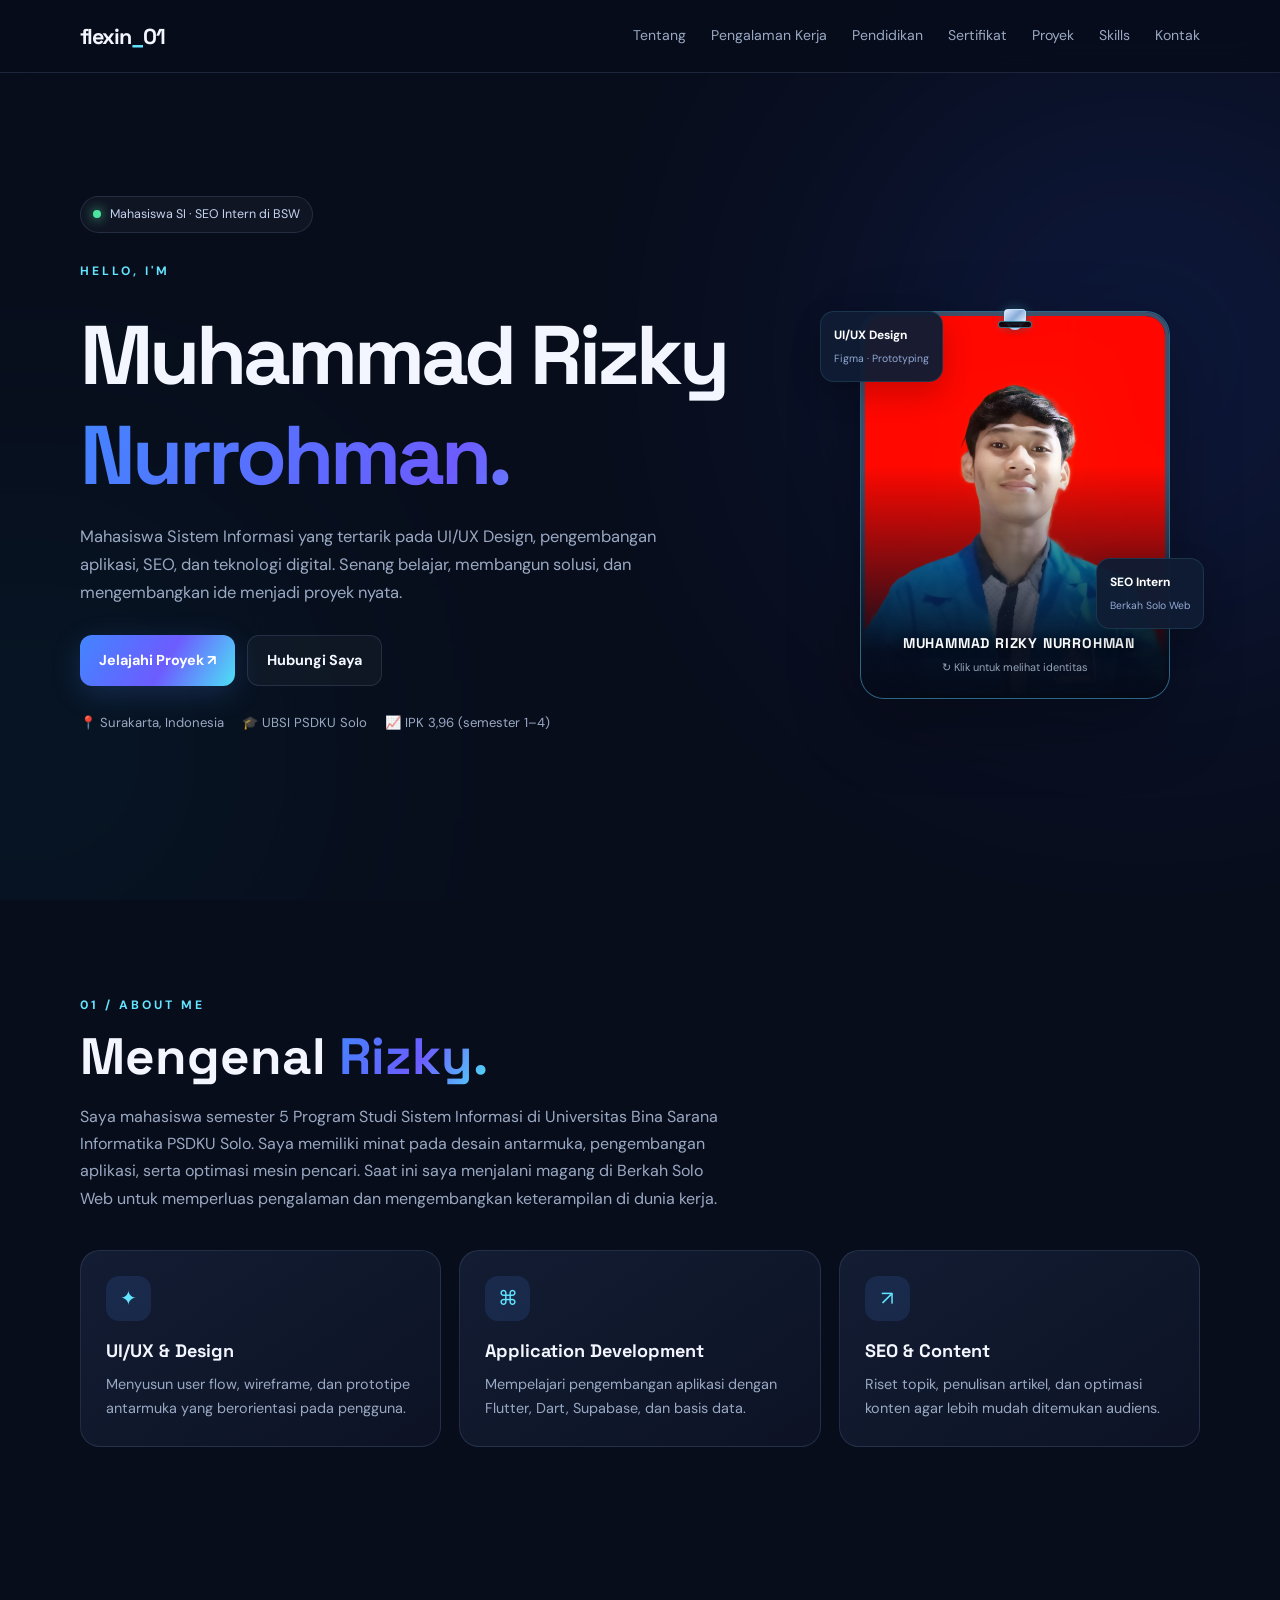
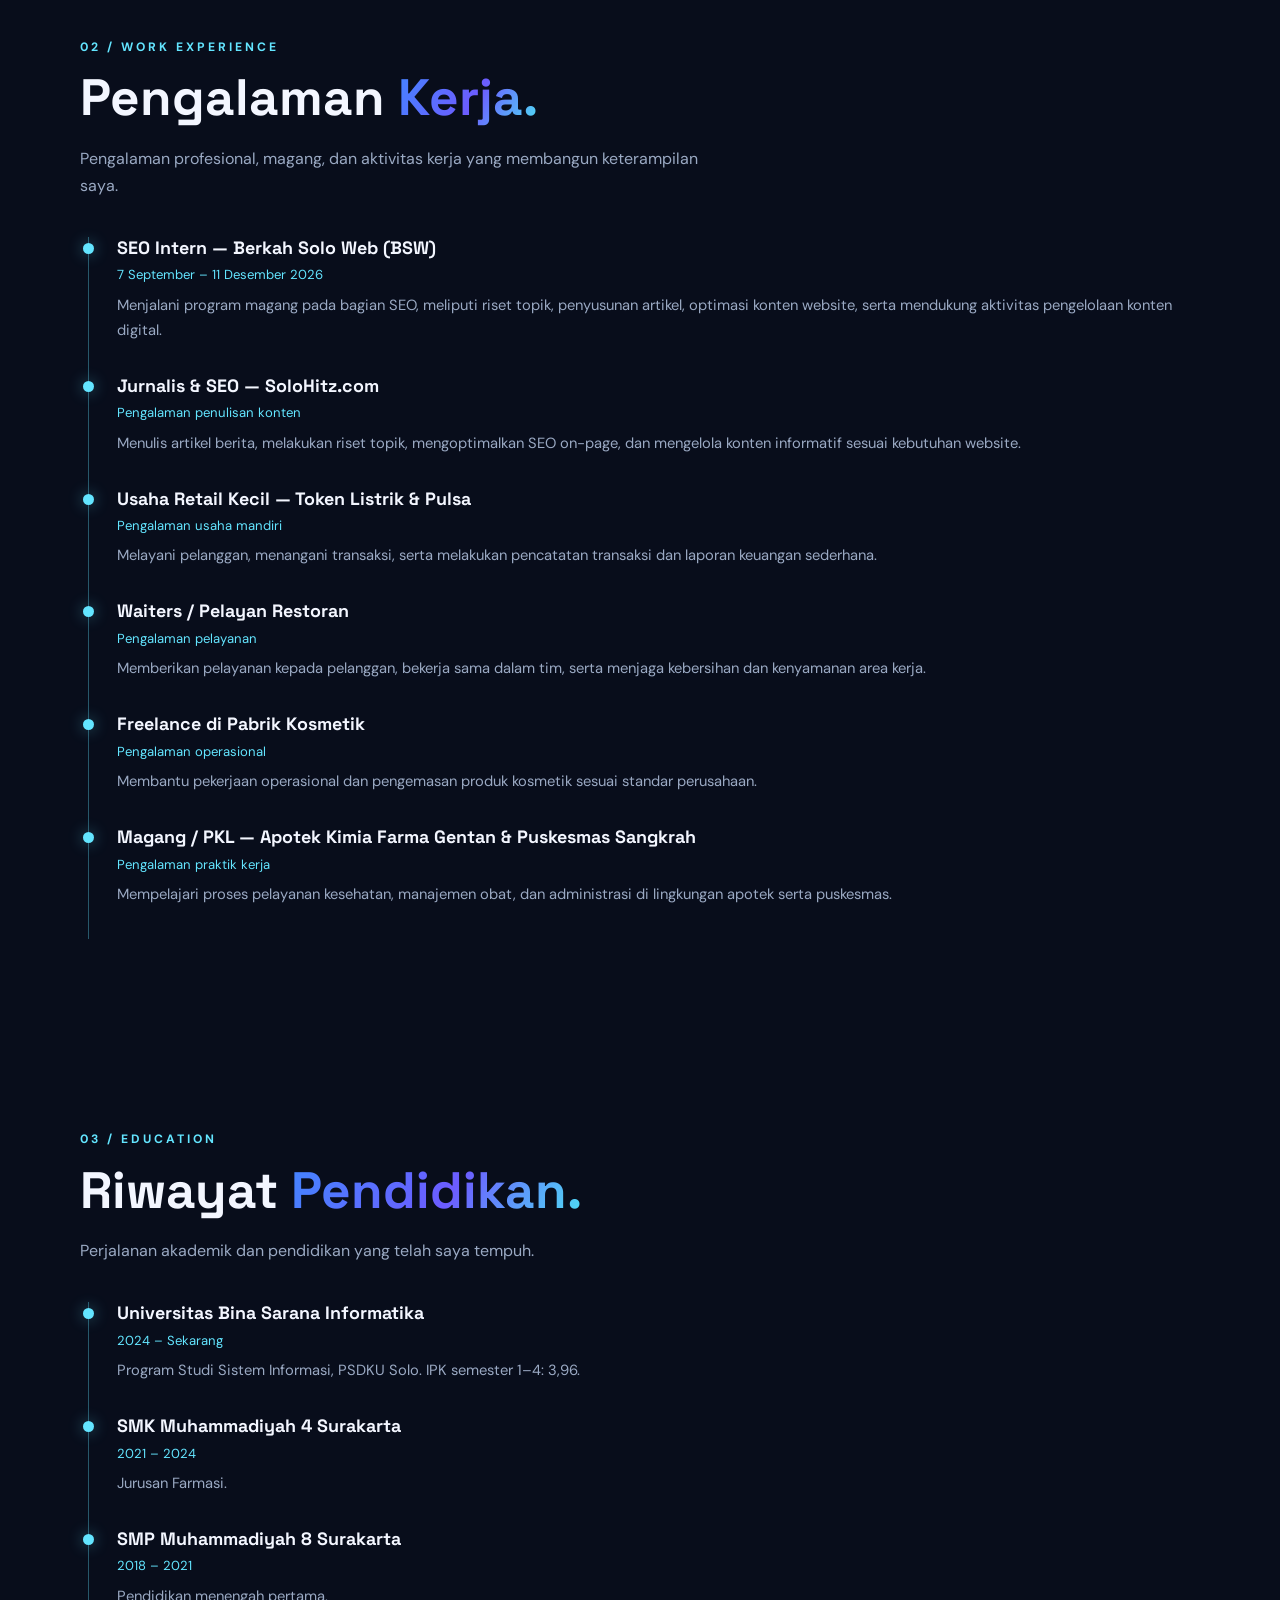
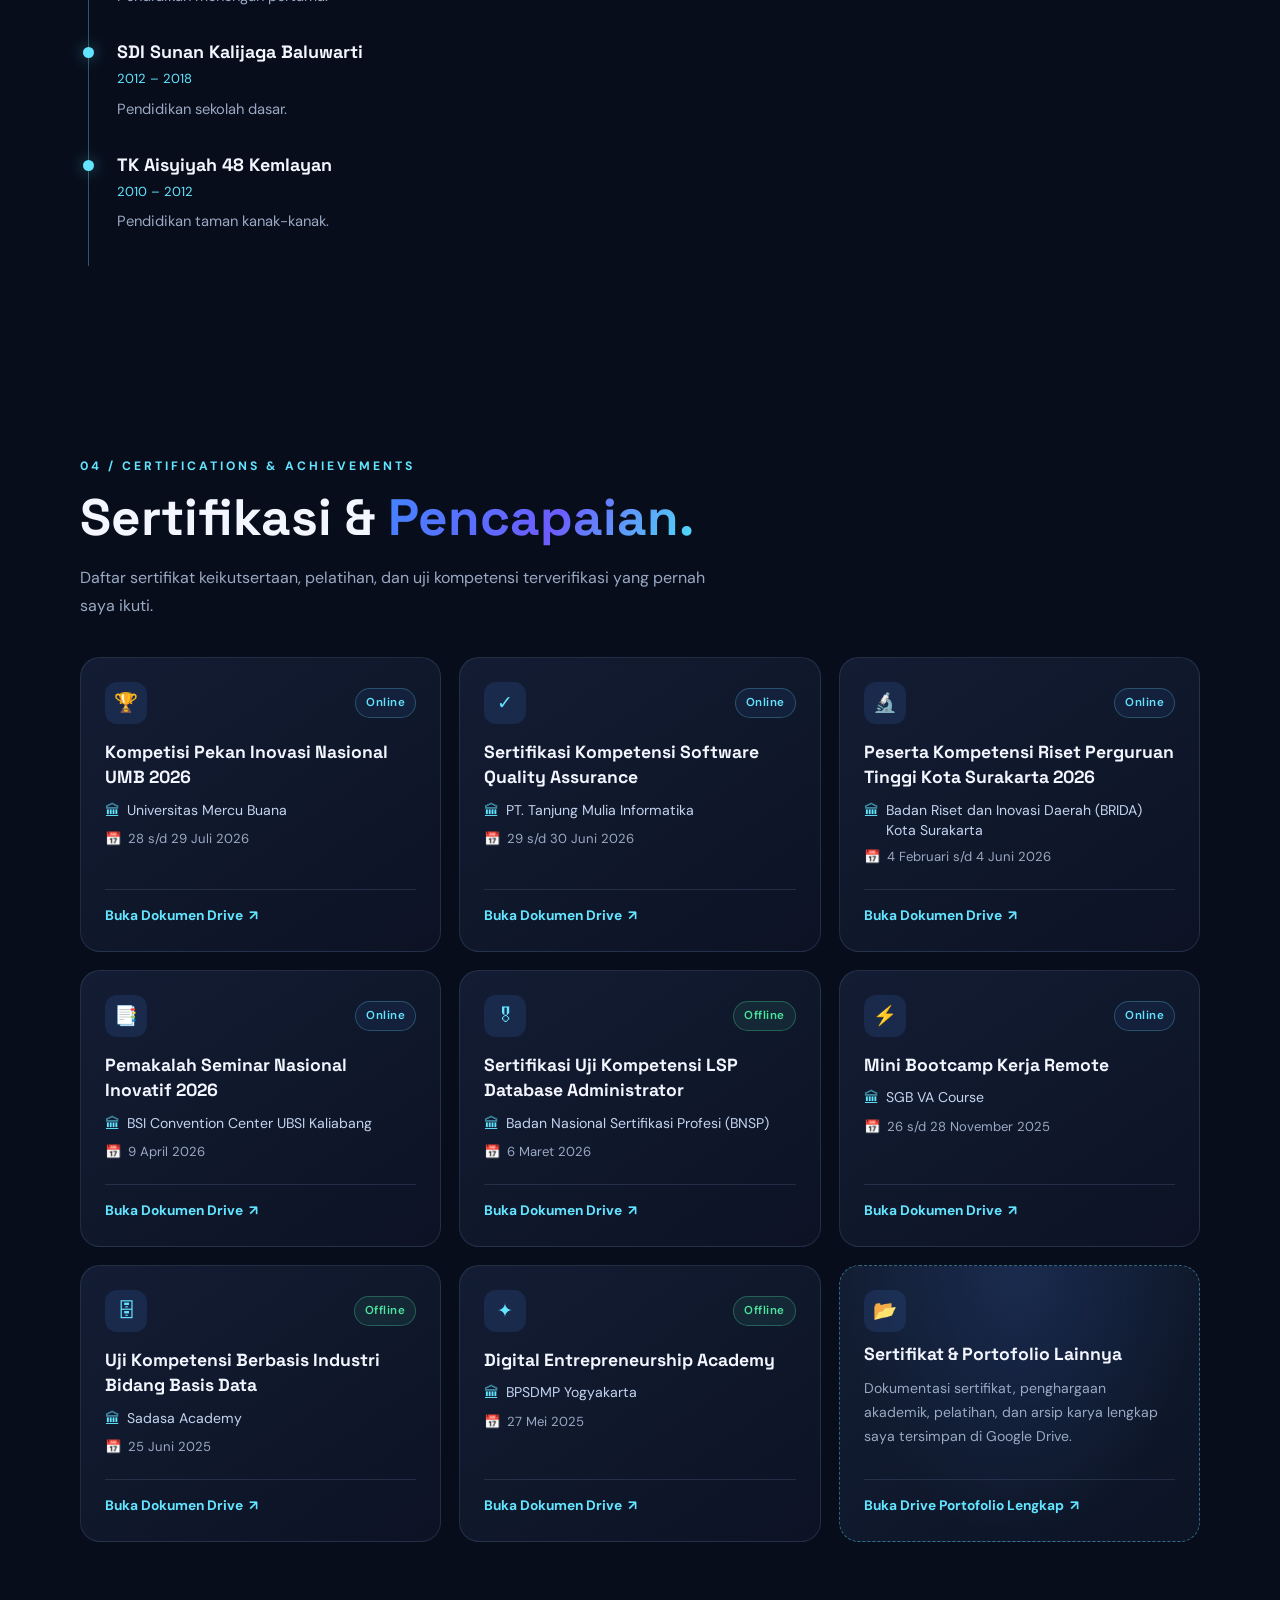
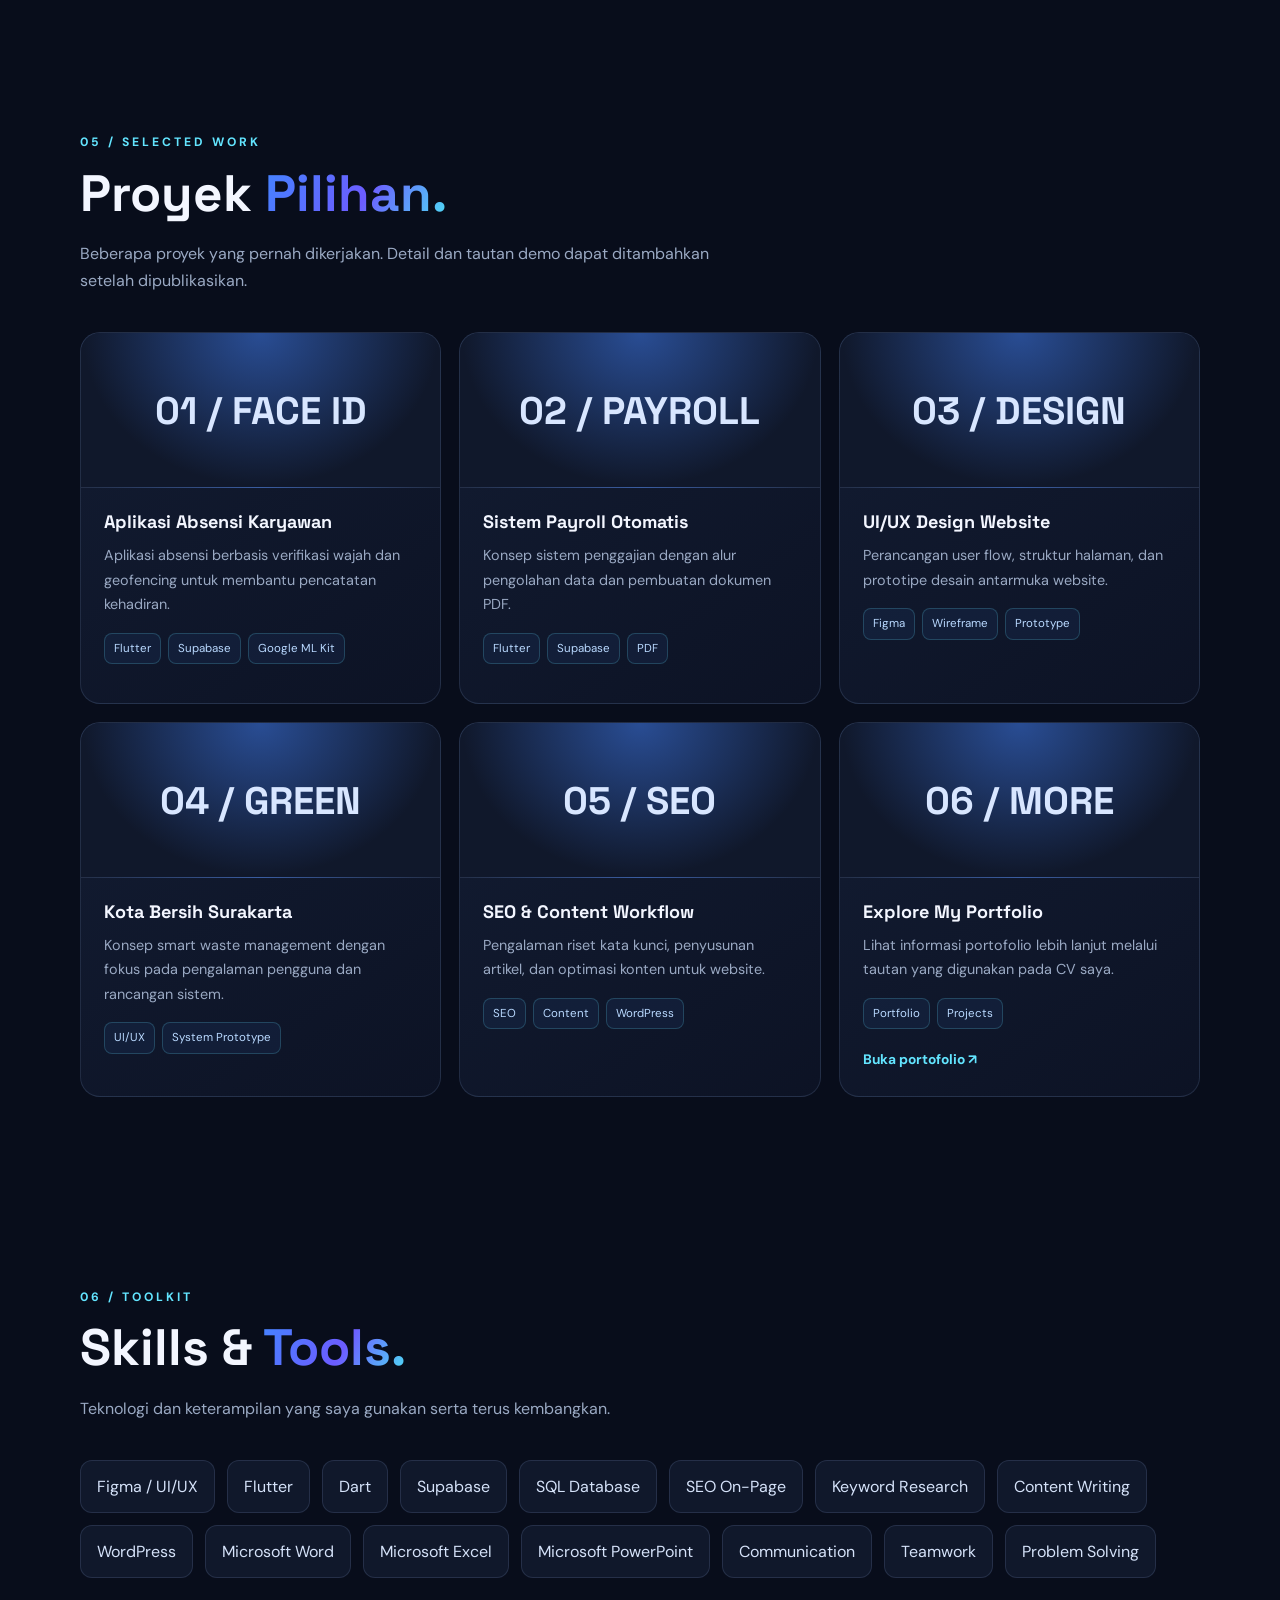
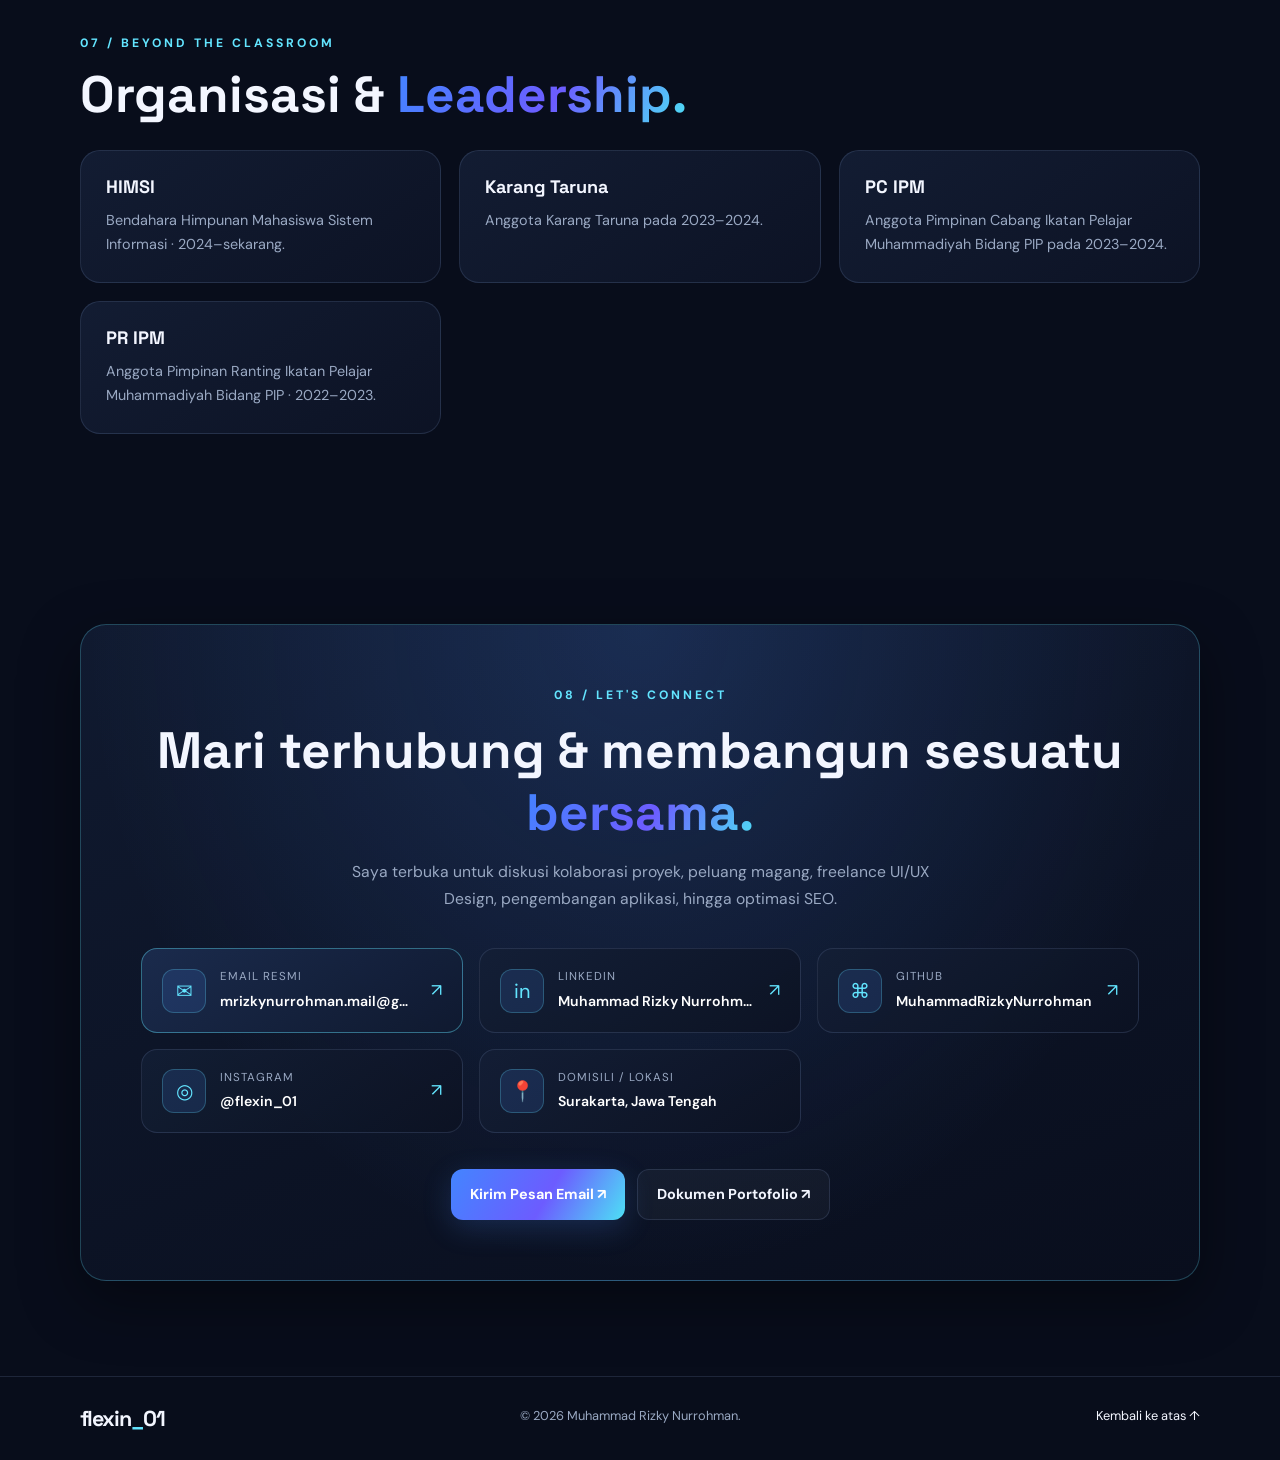
==== commit daef02f7: "Update index.html" ====
--- a/e-cv/index.html
+++ b/e-cv/index.html
@@ -1841,16 +1841,16 @@
             <p>Bendahara Himpunan Mahasiswa Sistem Informasi · 2024–sekarang.</p>
           </article>
           <article class="panel reveal">
-            <h3>PR IPM</h3>
-            <p>Anggota Pimpinan Ranting Ikatan Pelajar Muhammadiyah Bidang PIP · 2022–2023.</p>
+            <h3>Karang Taruna</h3>
+            <p>Anggota Karang Taruna pada 2023–2024.</p>
           </article>
           <article class="panel reveal">
             <h3>PC IPM</h3>
             <p>Anggota Pimpinan Cabang Ikatan Pelajar Muhammadiyah Bidang PIP pada 2023–2024.</p>
           </article>
           <article class="panel reveal">
-            <h3>Karang Taruna</h3>
-            <p>Anggota Karang Taruna pada 2023–2024.</p>
+            <h3>PR IPM</h3>
+            <p>Anggota Pimpinan Ranting Ikatan Pelajar Muhammadiyah Bidang PIP · 2022–2023.</p>
           </article>
         </div>
       </div>
@@ -1908,16 +1908,6 @@
               <span class="contact-arrow">↗</span>
             </a>
 
-            <!-- WHATSAPP -->
-            <a href="https://wa.me/6285803543866" target="_blank" rel="noopener noreferrer" class="contact-card" aria-label="Chat WhatsApp">
-              <div class="contact-icon">💬</div>
-              <div class="contact-info">
-                <small>WhatsApp / Telepon</small>
-                <strong>+62 858-0354-3866</strong>
-              </div>
-              <span class="contact-arrow">↗</span>
-            </a>
-
             <!-- LOKASI -->
             <div class="contact-card" style="cursor: default;" aria-label="Lokasi Tempat Tinggal">
               <div class="contact-icon">📍</div>
@@ -1932,7 +1922,6 @@
           <!-- Quick Action Buttons -->
           <div class="btn-row" style="justify-content:center; margin-top: 36px;">
             <a class="btn btn-primary" href="mailto:mrizkynurrohman.mail@gmail.com">Kirim Pesan Email ↗</a>
-            <a class="btn btn-secondary" href="https://wa.me/6285803543866" target="_blank" rel="noopener noreferrer">Chat WhatsApp ↗</a>
             <a class="btn btn-secondary" href="https://bit.ly/MuhammadRizky_portofolio" target="_blank" rel="noopener noreferrer">Dokumen Portofolio ↗</a>
           </div>
         </div>
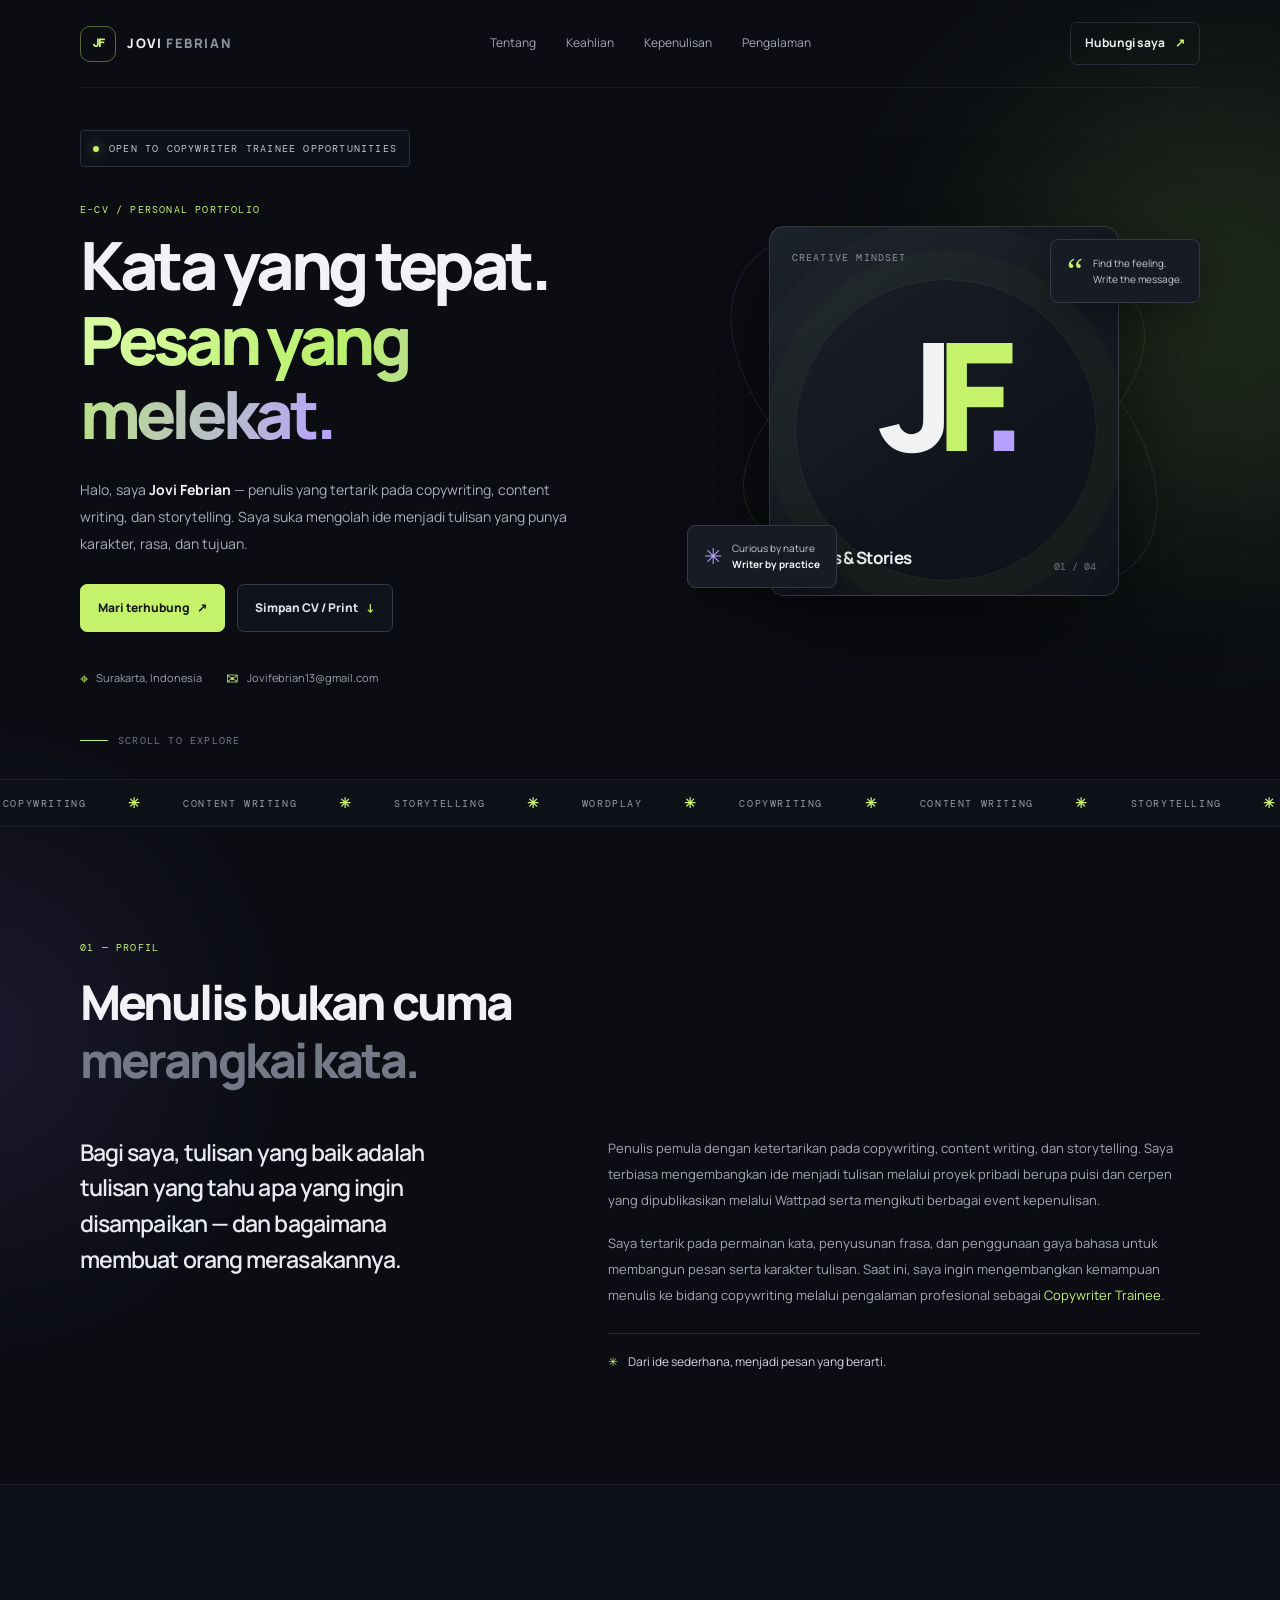
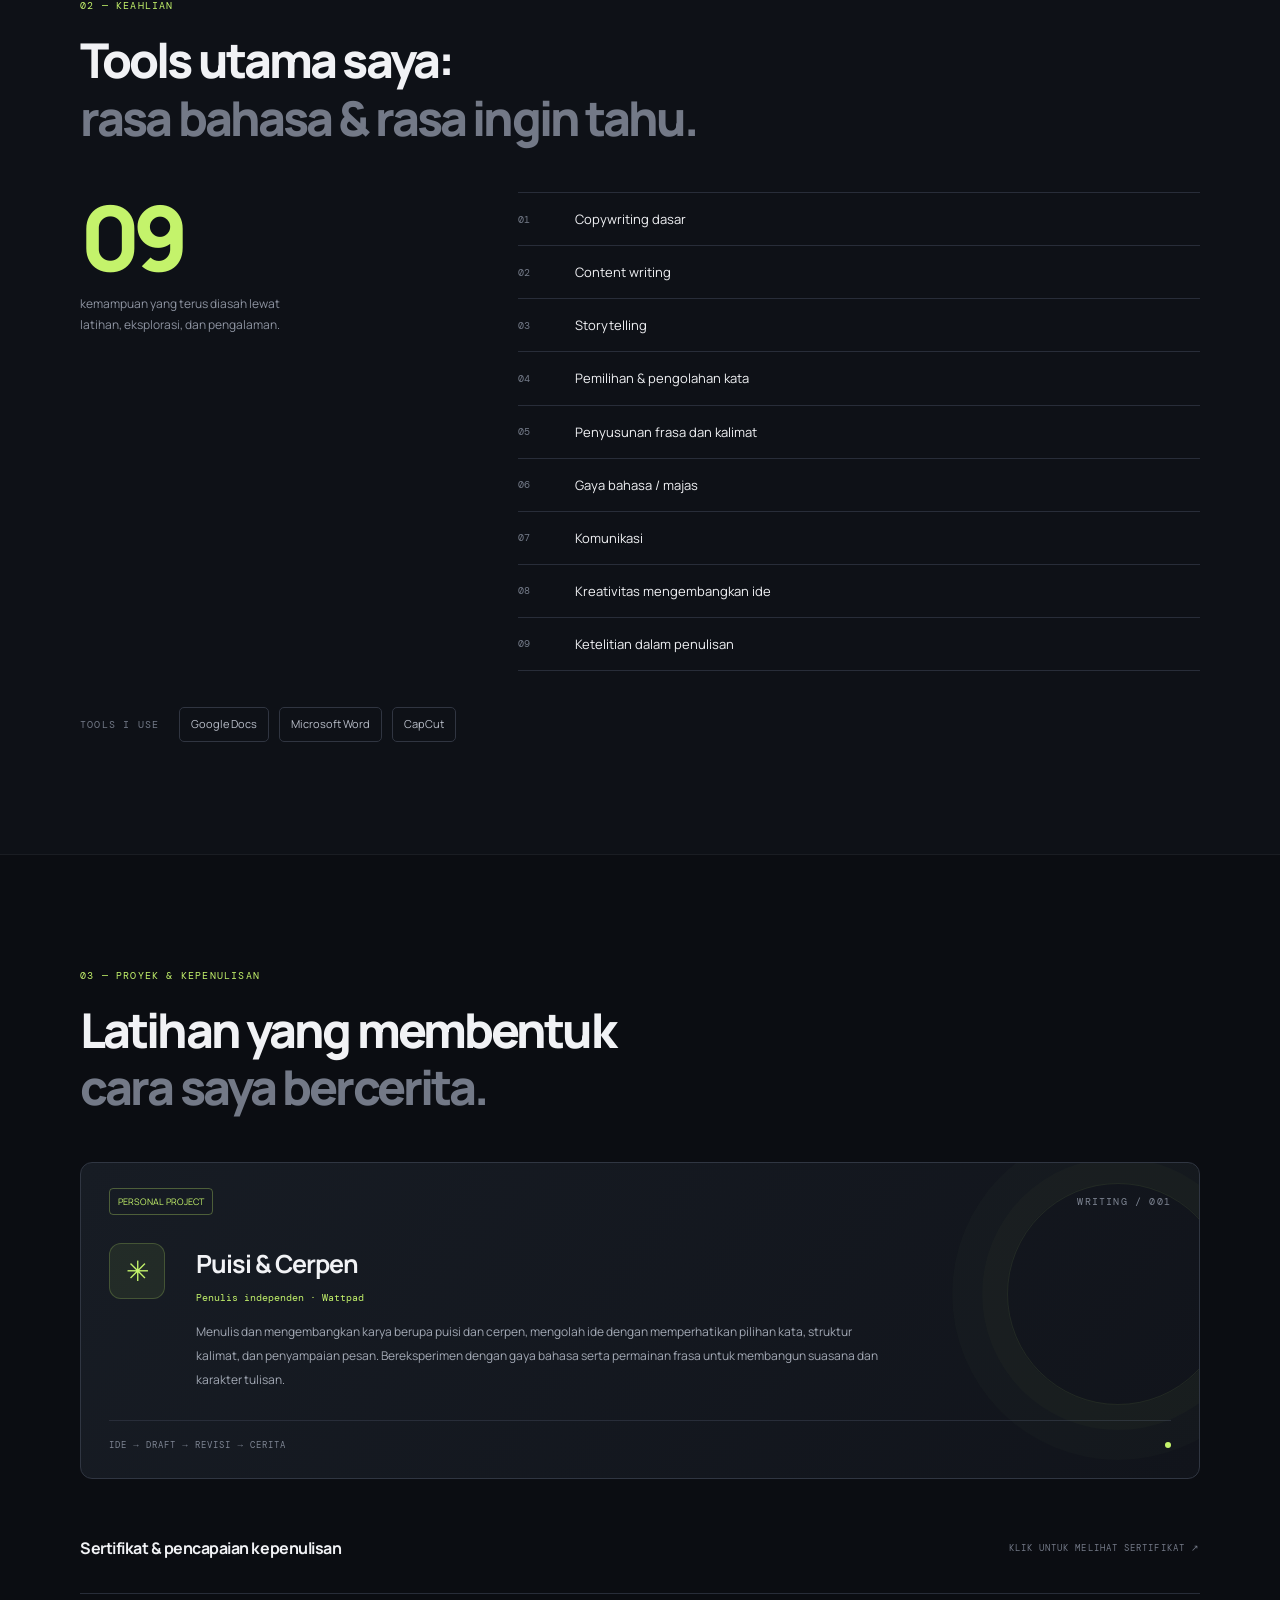
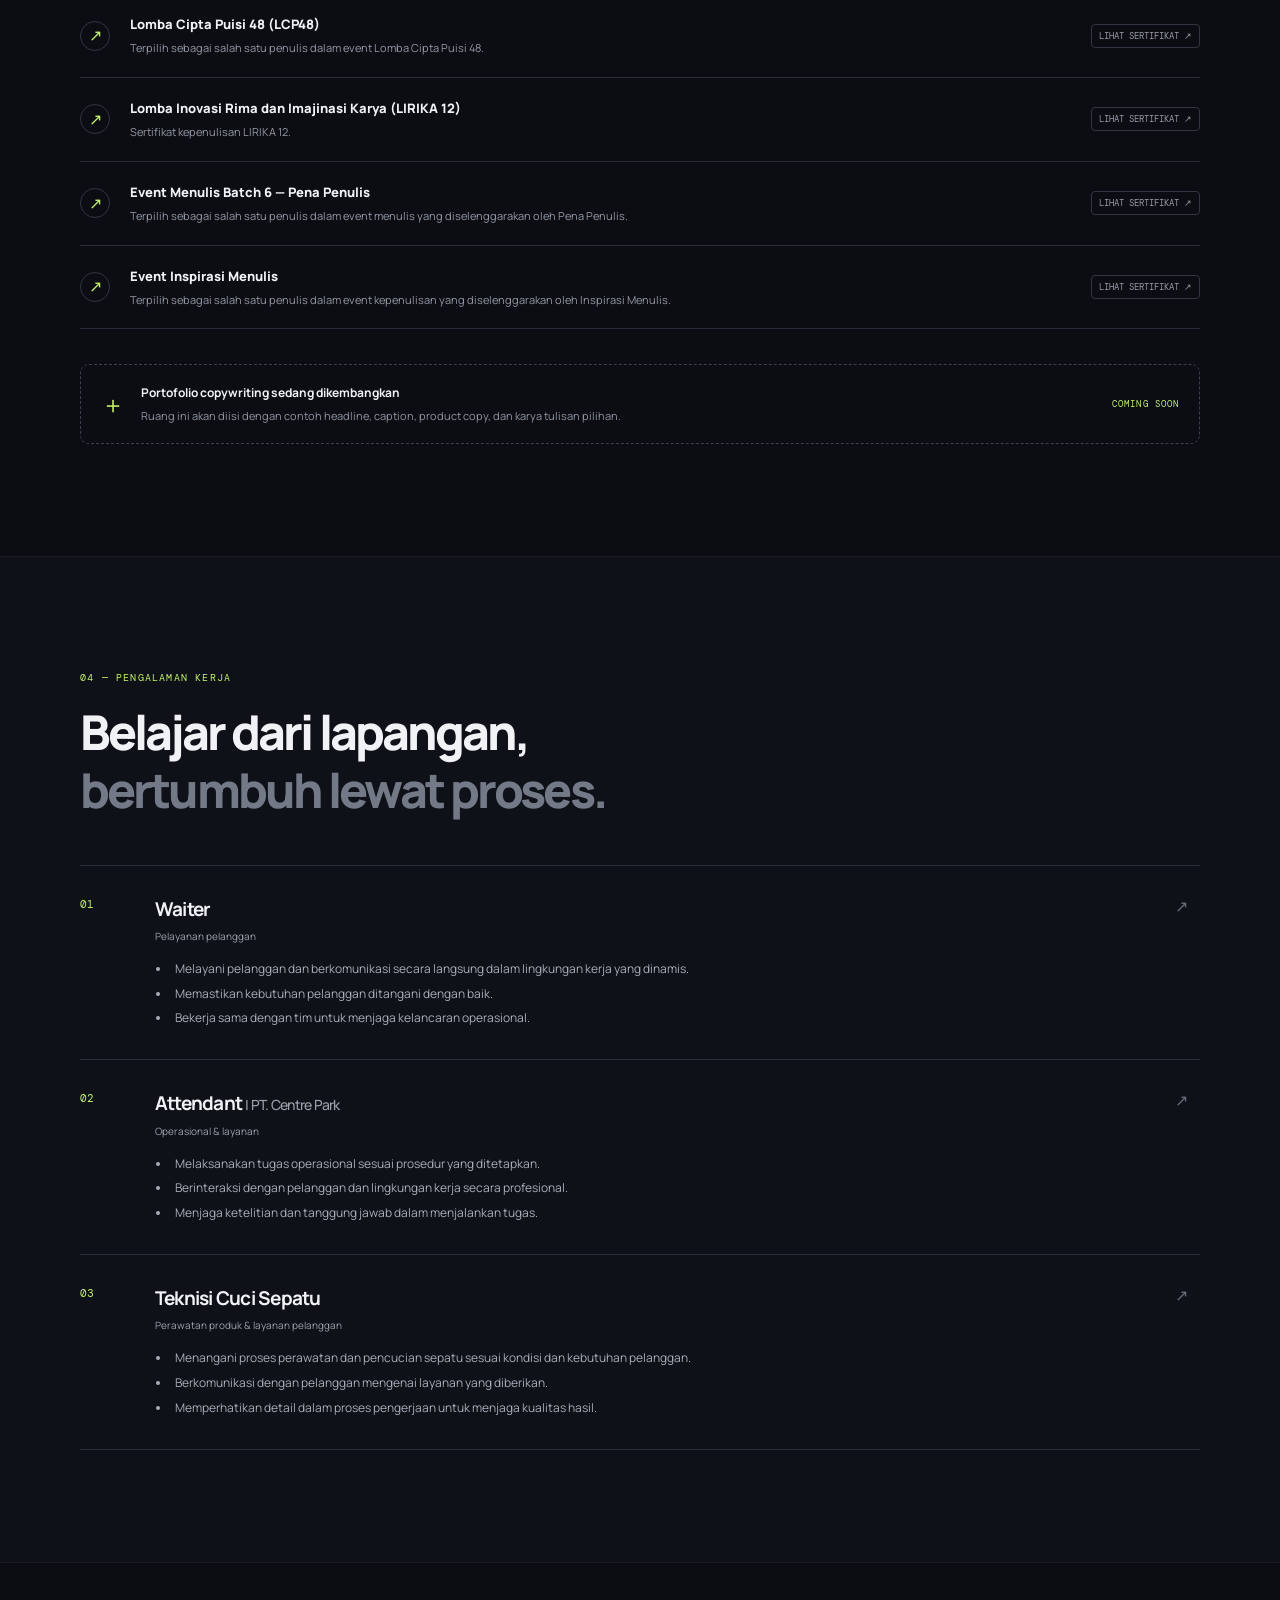
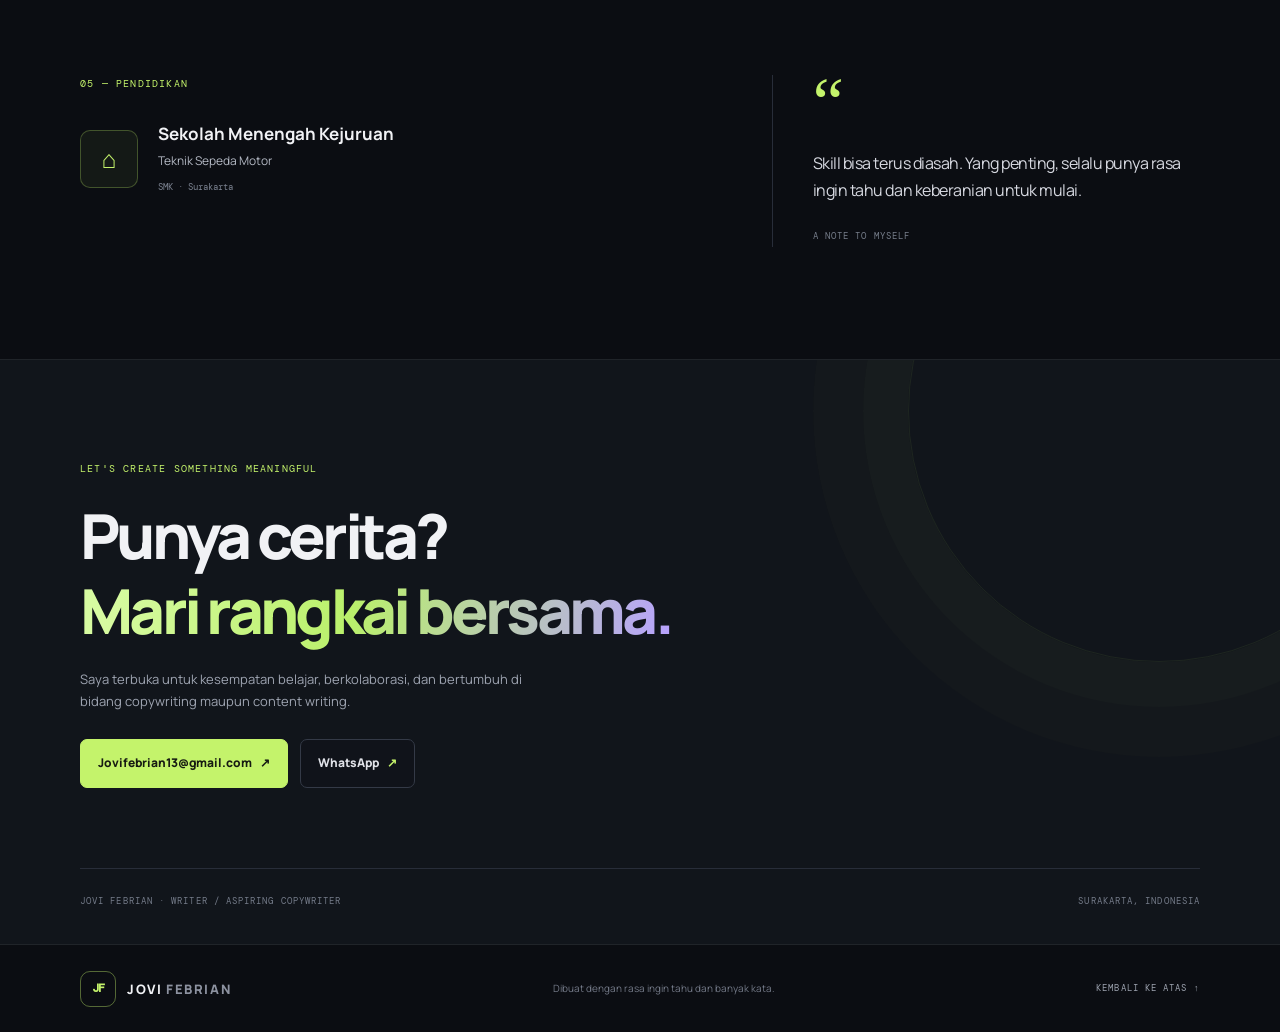
==== commit 90fd98ad: "Add files via upload" ====
--- a/e-cv/index.html
+++ b/e-cv/index.html
@@ -1,2342 +1,2018 @@
+﻿<!DOCTYPE html>
+<html lang="id">
+  <head>
+    <meta charset="UTF-8" />
+    <meta name="viewport" content="width=device-width, initial-scale=1.0" />
+    <meta name="theme-color" content="#0b0d12" />
+    <meta
+      name="description"
+      content="E-CV Jovi Febrian — aspiring copywriter dan writer yang tertarik pada copywriting, content writing, dan storytelling."
+    />
+    <title>Jovi Febrian — Writer & Aspiring Copywriter</title>
+    <link rel="preconnect" href="https://fonts.googleapis.com" />
+    <link rel="preconnect" href="https://fonts.gstatic.com" crossorigin />
+    <link
+      href="https://fonts.googleapis.com/css2?family=DM+Mono:wght@400;500&family=Manrope:wght@400;500;600;700;800&display=swap"
+      rel="stylesheet"
+    />
+    <style>
+      :root {
+        --bg: #0b0d12;
+        --panel: #11141c;
+        --panel2: #151923;
+        --line: #282d39;
+        --text: #f1f2f5;
+        --muted: #9a9eab;
+        --accent: #c4f36b;
+        --accent2: #b7a1ff;
+        --mono: "DM Mono", monospace;
+        --sans: "Manrope", sans-serif;
+      }
+      * {
+        box-sizing: border-box;
+      }
+      html {
+        scroll-behavior: smooth;
+        scroll-padding-top: 90px;
+      }
+      body {
+        margin: 0;
+        background: var(--bg);
+        color: var(--text);
+        font-family: var(--sans);
+        line-height: 1.7;
+        overflow-x: hidden;
+      }
+      a {
+        color: inherit;
+        text-decoration: none;
+      }
+      button {
+        font: inherit;
+      }
+      .wrap {
+        width: min(1120px, calc(100% - 48px));
+        margin-inline: auto;
+      }
+      .ambient {
+        position: absolute;
+        pointer-events: none;
+        filter: blur(100px);
+        opacity: 0.12;
+        border-radius: 50%;
+        z-index: -1;
+      }
+      .ambient-one {
+        width: 450px;
+        height: 450px;
+        background: #a7e95a;
+        top: 80px;
+        right: -160px;
+      }
+      .ambient-two {
+        width: 380px;
+        height: 380px;
+        background: #8d70ff;
+        top: 850px;
+        left: -220px;
+      }
+      .topbar {
+        height: 88px;
+        display: flex;
+        align-items: center;
+        justify-content: space-between;
+        border-bottom: 1px solid #ffffff0c;
+        position: relative;
+        z-index: 5;
+      }
+      .brand {
+        display: flex;
+        align-items: center;
+        gap: 11px;
+        font-size: 13px;
+        font-weight: 800;
+        letter-spacing: 0.12em;
+      }
+      .brand-mark {
+        width: 36px;
+        height: 36px;
+        display: grid;
+        place-items: center;
+        border: 1px solid #c4f36b66;
+        border-radius: 10px;
+        color: var(--accent);
+        font-family: var(--mono);
+        font-size: 12px;
+        letter-spacing: -0.08em;
+      }
+      .brand-muted {
+        color: #8d92a0;
+        margin-left: 4px;
+      }
+      .nav {
+        display: flex;
+        gap: 30px;
+        color: #a5a8b2;
+        font-size: 12px;
+      }
+      .nav a:hover,
+      .hero-meta a:hover {
+        color: var(--accent);
+      }
+      .nav-cta {
+        font-size: 12px;
+        font-weight: 700;
+        border: 1px solid var(--line);
+        padding: 10px 14px;
+        border-radius: 7px;
+      }
+      .nav-cta span,
+      .button span {
+        color: var(--accent);
+        margin-left: 8px;
+      }
+      .menu-toggle {
+        display: none;
+        background: none;
+        border: 1px solid var(--line);
+        color: var(--text);
+        padding: 7px 10px;
+        border-radius: 6px;
+      }
+      .hero {
+        min-height: 650px;
+        display: grid;
+        grid-template-columns: 1.05fr 0.95fr;
+        align-items: center;
+        gap: 40px;
+        position: relative;
+        padding-top: 42px;
+        padding-bottom: 88px;
+      }
+      .eyebrow,
+      .hero-kicker,
+      .section-index,
+      .mini-label,
+      .mono,
+      .tools-label,
+      .scroll-cue,
+      .card-top,
+      .writing-card-footer,
+      .contact-foot,
+      .back-top {
+        font-family: var(--mono);
+        font-size: 10px;
+        letter-spacing: 0.12em;
+      }
+      .eyebrow {
+        display: inline-flex;
+        align-items: center;
+        gap: 10px;
+        color: #c0c4ce;
+        border: 1px solid #2b303b;
+        background: #11141bbd;
+        border-radius: 4px;
+        padding: 9px 12px;
+      }
+      .status-dot,
+      .live-dot {
+        width: 6px;
+        height: 6px;
+        border-radius: 50%;
+        background: var(--accent);
+        box-shadow: 0 0 12px #c4f36b88;
+      }
+      .hero-kicker {
+        color: var(--accent);
+        margin: 34px 0 10px;
+      }
+      .hero h1 {
+        font-size: clamp(42px, 5.2vw, 68px);
+        letter-spacing: -0.065em;
+        line-height: 1.12;
+        margin: 0;
+        font-weight: 800;
+      }
+      .gradient-text {
+        background: linear-gradient(
+          100deg,
+          #d7fba1 5%,
+          #baf06b 46%,
+          #b7a1ff 100%
+        );
+        -webkit-background-clip: text;
+        background-clip: text;
+        color: transparent;
+      }
+      .hero-description {
+        color: #a9adba;
+        max-width: 510px;
+        font-size: 14px;
+        line-height: 1.95;
+        margin: 24px 0 26px;
+      }
+      .hero-description strong {
+        color: #f4f5f7;
+      }
+      .hero-actions,
+      .contact-actions {
+        display: flex;
+        gap: 12px;
+        flex-wrap: wrap;
+      }
+      .button {
+        border-radius: 7px;
+        padding: 13px 17px;
+        display: inline-flex;
+        align-items: center;
+        justify-content: center;
+        font-size: 12px;
+        font-weight: 800;
+        transition: transform 0.2s, border-color 0.2s;
+        cursor: pointer;
+      }
+      .button:hover {
+        transform: translateY(-2px);
+      }
+      .button-primary {
+        background: var(--accent);
+        color: #171b12;
+        border: 1px solid var(--accent);
+      }
+      .button-primary span {
+        color: #171b12;
+      }
+      .button-ghost {
+        border: 1px solid #343a47;
+        color: #e0e2e8;
+        background: #10131a;
+      }
+      .button-ghost:hover {
+        border-color: #7c8799;
+      }
+      .hero-meta {
+        display: flex;
+        gap: 24px;
+        flex-wrap: wrap;
+        margin-top: 34px;
+        color: #9b9fac;
+        font-size: 11px;
+      }
+      .hero-meta > div {
+        display: flex;
+        align-items: center;
+        gap: 8px;
+      }
+      .meta-icon {
+        color: var(--accent);
+        font-size: 15px;
+      }
+      .hero-art {
+        height: 450px;
+        position: relative;
+        display: grid;
+        place-items: center;
+      }
+      .hero-card {
+        width: min(350px, 78%);
+        height: 370px;
+        border: 1px solid #ffffff24;
+        border-radius: 15px;
+        background: linear-gradient(145deg, #1c222b, #10131a 68%);
+        box-shadow: 0 30px 100px #0008;
+        position: relative;
+        z-index: 2;
+        padding: 22px;
+        display: flex;
+        flex-direction: column;
+        justify-content: space-between;
+        overflow: hidden;
+      }
+      .hero-card:after {
+        content: "";
+        position: absolute;
+        width: 300px;
+        height: 300px;
+        border: 1px solid #c4f36b17;
+        border-radius: 50%;
+        top: 52px;
+        left: 25px;
+        box-shadow: 0 0 0 28px #c4f36b06, 0 0 0 58px #c4f36b04;
+      }
+      .card-top {
+        display: flex;
+        justify-content: space-between;
+        color: #8c929f;
+      }
+      .monogram {
+        font-size: 150px;
+        font-weight: 800;
+        letter-spacing: -0.13em;
+        line-height: 1;
+        color: #f0f2f4;
+        position: relative;
+        z-index: 1;
+        text-align: center;
+      }
+      .monogram span {
+        color: var(--accent);
+      }
+      .monogram i {
+        font-style: normal;
+        color: var(--accent2);
+      }
+      .hero-card-bottom {
+        display: flex;
+        justify-content: space-between;
+        align-items: end;
+        position: relative;
+        z-index: 1;
+      }
+      .mini-label {
+        color: var(--accent);
+        margin: 0 0 4px;
+      }
+      .hero-card-bottom h3 {
+        font-size: 17px;
+        margin: 0;
+        letter-spacing: -0.04em;
+      }
+      .card-index {
+        font: 10px var(--mono);
+        color: #727886;
+      }
+      .orbit {
+        position: absolute;
+        border: 1px solid #c4f36b20;
+        border-radius: 50%;
+        transform: rotate(-28deg);
+      }
+      .orbit-a {
+        width: 440px;
+        height: 220px;
+      }
+      .orbit-b {
+        width: 490px;
+        height: 270px;
+        transform: rotate(36deg);
+        border-color: #b7a1ff24;
+      }
+      .floating-note {
+        position: absolute;
+        z-index: 3;
+        background: #171c24;
+        border: 1px solid #333946;
+        padding: 13px 16px;
+        border-radius: 8px;
+        display: flex;
+        align-items: center;
+        gap: 10px;
+        font-size: 10px;
+        line-height: 1.6;
+        color: #c7cad2;
+        box-shadow: 0 12px 40px #0005;
+      }
+      .note-top {
+        top: 53px;
+        right: 0;
+      }
+      .note-symbol {
+        font: 36px Georgia;
+        color: var(--accent);
+        line-height: 1;
+      }
+      .note-bottom {
+        bottom: 48px;
+        left: 0;
+      }
+      .spark {
+        font-size: 22px;
+        color: var(--accent2);
+      }
+      .note-bottom b {
+        color: #f3f3f5;
+      }
+      .art-grid {
+        position: absolute;
+        width: 100%;
+        height: 100%;
+        background-image: radial-gradient(#ffffff19 1px, transparent 1px);
+        background-size: 18px 18px;
+        mask-image: linear-gradient(
+          transparent,
+          black 25%,
+          black 70%,
+          transparent
+        );
+        opacity: 0.3;
+      }
+      .scroll-cue {
+        position: absolute;
+        bottom: 30px;
+        left: 0;
+        color: #717786;
+        display: flex;
+        align-items: center;
+        gap: 10px;
+      }
+      .scroll-cue span {
+        width: 28px;
+        height: 1px;
+        background: var(--accent);
+      }
+      .ticker {
+        overflow: hidden;
+        border-block: 1px solid #ffffff0e;
+        background: #0e1117;
+        padding: 14px 0;
+      }
+      .ticker-track {
+        display: flex;
+        justify-content: space-around;
+        align-items: center;
+        gap: 36px;
+        min-width: 900px;
+        color: #969ba8;
+        font: 10px var(--mono);
+        letter-spacing: 0.16em;
+      }
+      .ticker-track b {
+        color: var(--accent);
+        font-size: 14px;
+      }
+      .section {
+        padding-top: 112px;
+        padding-bottom: 112px;
+      }
+      .section-bordered {
+        border-block: 1px solid #ffffff0d;
+        background: #0e1117;
+      }
+      .section-heading {
+        margin-bottom: 46px;
+      }
+      .section-index {
+        color: var(--accent);
+        margin: 0 0 17px;
+      }
+      .section-heading h2,
+      .contact-inner h2 {
+        font-size: clamp(32px, 4vw, 48px);
+        line-height: 1.2;
+        letter-spacing: -0.06em;
+        margin: 0;
+        font-weight: 800;
+      }
+      .muted-heading {
+        color: #737987;
+      }
+      .about-grid {
+        display: grid;
+        grid-template-columns: 0.85fr 1.15fr;
+        gap: 90px;
+      }
+      .about-lead {
+        font-size: 23px;
+        line-height: 1.55;
+        letter-spacing: -0.04em;
+        margin: 0;
+        max-width: 390px;
+        color: #e8eaf0;
+        font-weight: 600;
+      }
+      .about-body p {
+        font-size: 13px;
+        color: #a4a8b4;
+        margin: 0 0 17px;
+        line-height: 2;
+      }
+      .about-body em {
+        color: var(--accent);
+        font-style: normal;
+      }
+      .quote-line {
+        margin-top: 25px;
+        border-top: 1px solid var(--line);
+        padding-top: 18px;
+        color: #d4d6de;
+        font-size: 12px;
+      }
+      .quote-line span {
+        color: var(--accent);
+        margin-right: 8px;
+      }
+      .skills-layout {
+        display: grid;
+        grid-template-columns: 0.7fr 1.3fr;
+        gap: 70px;
+      }
+      .skill-intro {
+        align-self: start;
+        position: sticky;
+        top: 120px;
+      }
+      .big-number {
+        font-size: 90px;
+        letter-spacing: -0.09em;
+        line-height: 1;
+        font-weight: 800;
+        color: var(--accent);
+      }
+      .skill-intro p {
+        max-width: 220px;
+        color: #8d93a0;
+        font-size: 12px;
+      }
+      .skill-list {
+        border-top: 1px solid var(--line);
+      }
+      .skill-item {
+        display: grid;
+        grid-template-columns: 42px 1fr 20px;
+        align-items: center;
+        gap: 15px;
+        padding: 15px 0;
+        border-bottom: 1px solid var(--line);
+        font-size: 13px;
+        transition: padding 0.2s;
+      }
+      .skill-item:hover {
+        padding-left: 8px;
+      }
+      .skill-num {
+        font: 10px var(--mono);
+        color: #747b89;
+      }
+      .skill-arrow {
+        color: var(--accent);
+        opacity: 0;
+        transition: opacity 0.2s;
+      }
+      .skill-item:hover .skill-arrow {
+        opacity: 1;
+      }
+      .tools-row {
+        display: flex;
+        align-items: center;
+        gap: 10px;
+        flex-wrap: wrap;
+        margin-top: 36px;
+      }
+      .tools-label {
+        color: #727987;
+        margin-right: 10px;
+      }
+      .tool-chip {
+        border: 1px solid #303541;
+        padding: 7px 11px;
+        border-radius: 5px;
+        color: #b8bdc8;
+        font-size: 11px;
+      }
+      .writing-card {
+        background: linear-gradient(125deg, #171c24, #11141b);
+        border: 1px solid #303642;
+        border-radius: 12px;
+        padding: 25px 28px;
+        margin-bottom: 40px;
+        position: relative;
+        overflow: hidden;
+      }
+      .writing-card:after {
+        content: "";
+        position: absolute;
+        right: -30px;
+        top: 20px;
+        width: 220px;
+        height: 220px;
+        border: 1px solid #c4f36b17;
+        border-radius: 50%;
+        box-shadow: 0 0 0 25px #c4f36b05, 0 0 0 55px #c4f36b04;
+        pointer-events: none;
+      }
+      .writing-card-top,
+      .writing-card-footer {
+        display: flex;
+        justify-content: space-between;
+        align-items: center;
+        color: #7e8593;
+      }
+      .pill {
+        color: var(--accent);
+        border: 1px solid #c4f36b50;
+        border-radius: 4px;
+        padding: 5px 8px;
+        font-size: 9px;
+      }
+      .writing-card-main {
+        display: grid;
+        grid-template-columns: 65px 1fr;
+        gap: 22px;
+        padding: 28px 0;
+        position: relative;
+        z-index: 1;
+      }
+      .writing-symbol {
+        width: 56px;
+        height: 56px;
+        display: grid;
+        place-items: center;
+        background: #c4f36b12;
+        border: 1px solid #c4f36b35;
+        border-radius: 12px;
+        color: var(--accent);
+        font-size: 28px;
+      }
+      .writing-card h3 {
+        font-size: 25px;
+        letter-spacing: -0.04em;
+        margin: 0;
+      }
+      .writing-subtitle {
+        color: var(--accent);
+        font: 10px var(--mono);
+        margin: 5px 0 16px;
+      }
+      .writing-card-main p:last-child {
+        max-width: 700px;
+        font-size: 12px;
+        color: #a2a8b4;
+        line-height: 2;
+        margin: 0;
+      }
+      .writing-card-footer {
+        border-top: 1px solid var(--line);
+        padding-top: 17px;
+        font-size: 9px;
+      }
+      .footer-dot {
+        width: 6px;
+        height: 6px;
+        background: var(--accent);
+        border-radius: 50%;
+      }
+      .awards-heading {
+        display: flex;
+        justify-content: space-between;
+        align-items: center;
+        margin-bottom: 15px;
+      }
+      .awards-heading h3 {
+        font-size: 16px;
+        letter-spacing: -0.03em;
+      }
+      .awards-heading .mono {
+        color: #737987;
+        font-size: 9px;
+      }
+      .award-list {
+        border-top: 1px solid var(--line);
+      }
+      .award {
+        display: grid;
+        grid-template-columns: 35px 1fr auto;
+        align-items: center;
+        gap: 15px;
+        padding: 19px 0;
+        border-bottom: 1px solid var(--line);
+      }
+      .award-icon {
+        width: 30px;
+        height: 30px;
+        display: grid;
+        place-items: center;
+        border: 1px solid #303642;
+        border-radius: 50%;
+        color: var(--accent);
+      }
+      .award h4 {
+        font-size: 13px;
+        margin: 0 0 4px;
+      }
+      .award p {
+        font-size: 11px;
+        color: #9399a6;
+        margin: 0;
+      }
+      .award-tag {
+        font: 9px var(--mono);
+        color: #969ba8;
+        border: 1px solid #303642;
+        border-radius: 4px;
+        padding: 5px 7px;
+      }
+      .portfolio-note {
+        display: flex;
+        align-items: center;
+        gap: 16px;
+        border: 1px dashed #3a414e;
+        border-radius: 9px;
+        padding: 18px 20px;
+        margin-top: 35px;
+      }
+      .portfolio-note-icon {
+        font-size: 24px;
+        color: var(--accent);
+      }
+      .portfolio-note h4 {
+        margin: 0 0 3px;
+        font-size: 12px;
+      }
+      .portfolio-note p {
+        margin: 0;
+        color: #8f95a2;
+        font-size: 11px;
+      }
+      .portfolio-note .mono {
+        margin-left: auto;
+        color: var(--accent);
+        font-size: 9px;
+        white-space: nowrap;
+      }
+      .experience-list {
+        border-top: 1px solid var(--line);
+      }
+      .experience {
+        display: grid;
+        grid-template-columns: 55px 1fr 25px;
+        gap: 20px;
+        padding: 27px 0;
+        border-bottom: 1px solid var(--line);
+      }
+      .experience-number {
+        font: 11px var(--mono);
+        color: var(--accent);
+        padding-top: 4px;
+      }
+      .experience-main h3 {
+        margin: 0;
+        font-size: 19px;
+        letter-spacing: -0.04em;
+      }
+      .at-company {
+        color: #9da2ae;
+        font-size: 14px;
+        font-weight: 500;
+      }
+      .experience-desc {
+        color: #9ca2af;
+        font-size: 10px;
+        margin: 3px 0 13px;
+      }
+      .experience ul {
+        margin: 0;
+        padding-left: 16px;
+        color: #a9adba;
+        font-size: 12px;
+        line-height: 1.9;
+      }
+      .experience li {
+        padding-left: 4px;
+        margin: 2px 0;
+      }
+      .experience-mark {
+        color: #656d7a;
+      }
+      .education-section {
+        display: grid;
+        grid-template-columns: 1fr 0.7fr;
+        gap: 80px;
+      }
+      .education-content {
+        display: flex;
+        gap: 20px;
+        align-items: center;
+        margin-top: 28px;
+      }
+      .education-icon {
+        width: 58px;
+        height: 58px;
+        display: grid;
+        place-items: center;
+        border: 1px solid #c4f36b44;
+        background: #c4f36b0d;
+        color: var(--accent);
+        border-radius: 10px;
+        font-size: 25px;
+      }
+      .education-content h3 {
+        font-size: 17px;
+        margin: 0 0 2px;
+      }
+      .education-content p {
+        font-size: 12px;
+        color: #b3b8c3;
+        margin: 0;
+      }
+      .education-caption {
+        font: 9px var(--mono);
+        color: #7c8391;
+      }
+      .education-aside {
+        border-left: 1px solid var(--line);
+        padding-left: 40px;
+        align-self: center;
+      }
+      .big-quote {
+        font: 70px Georgia;
+        color: var(--accent);
+        line-height: 0.8;
+      }
+      .education-aside p {
+        font-size: 16px;
+        line-height: 1.7;
+        letter-spacing: -0.03em;
+        color: #d6d8e0;
+      }
+      .education-aside .mono {
+        color: #777e8b;
+        font-size: 9px;
+      }
+      .contact-section {
+        background: #11151b;
+        border-block: 1px solid #ffffff10;
+        position: relative;
+        overflow: hidden;
+      }
+      .contact-section:before {
+        content: "";
+        position: absolute;
+        width: 500px;
+        height: 500px;
+        border-radius: 50%;
+        border: 1px solid #c4f36b12;
+        right: -130px;
+        top: -200px;
+        box-shadow: 0 0 0 45px #c4f36b04, 0 0 0 95px #c4f36b03;
+      }
+      .contact-inner {
+        padding-top: 100px;
+        padding-bottom: 35px;
+        position: relative;
+      }
+      .contact-inner > .section-index {
+        margin-bottom: 22px;
+      }
+      .contact-inner h2 {
+        font-size: clamp(38px, 5vw, 62px);
+      }
+      .contact-description {
+        font-size: 13px;
+        color: #9ea4b1;
+        max-width: 470px;
+        margin: 20px 0 27px;
+      }
+      .contact-foot {
+        display: flex;
+        justify-content: space-between;
+        gap: 15px;
+        flex-wrap: wrap;
+        border-top: 1px solid var(--line);
+        padding-top: 25px;
+        margin-top: 80px;
+        color: #747b89;
+        font-size: 9px;
+      }
+      .footer {
+        display: flex;
+        align-items: center;
+        justify-content: space-between;
+        padding-top: 25px;
+        padding-bottom: 25px;
+        gap: 20px;
+      }
+      .footer p {
+        color: #737987;
+        font-size: 10px;
+      }
+      .back-top {
+        color: #9da3af;
+        font-size: 9px;
+      }
+      .back-top:hover {
+        color: var(--accent);
+      }
+      @media (max-width: 800px) {
+        .nav {
+          gap: 15px;
+        }
+        .nav-cta {
+          display: none;
+        }
+        .hero {
+          grid-template-columns: 1fr;
+          padding-top: 65px;
+          gap: 15px;
+        }
+        .hero-copy {
+          position: relative;
+          z-index: 2;
+        }
+        .hero-art {
+          height: 390px;
+          margin-top: 5px;
+        }
+        .hero-card {
+          height: 320px;
+          width: 290px;
+        }
+        .monogram {
+          font-size: 125px;
+        }
+        .note-top {
+          right: 4%;
+          top: 28px;
+        }
+        .note-bottom {
+          left: 3%;
+          bottom: 25px;
+        }
+        .orbit-a {
+          width: 380px;
+        }
+        .orbit-b {
+          width: 400px;
+        }
+        .scroll-cue {
+          bottom: 15px;
+        }
+        .about-grid {
+          gap: 40px;
+        }
+        .skills-layout {
+          gap: 35px;
+        }
+        .education-section {
+          gap: 40px;
+        }
+      }
+      @media (max-width: 620px) {
+        .wrap {
+          width: min(100% - 34px, 1120px);
+        }
+        .topbar {
+          height: 72px;
+        }
+        .nav {
+          display: none;
+          position: absolute;
+          top: 71px;
+          left: 0;
+          right: 0;
+          background: #11141c;
+          border: 1px solid var(--line);
+          padding: 15px;
+          border-radius: 8px;
+          flex-direction: column;
+          gap: 0;
+        }
+        .nav.open {
+          display: flex;
+        }
+        .nav a {
+          padding: 10px;
+        }
+        .menu-toggle {
+          display: block;
+        }
+        .hero {
+          padding-top: 47px;
+          padding-bottom: 75px;
+          min-height: auto;
+        }
+        .eyebrow {
+          font-size: 8px;
+          letter-spacing: 0.06em;
+        }
+        .hero-kicker {
+          margin-top: 28px;
+        }
+        .hero h1 {
+          font-size: clamp(39px, 11vw, 55px);
+        }
+        .hero-description {
+          font-size: 13px;
+        }
+        .hero-meta {
+          flex-direction: column;
+          gap: 10px;
+        }
+        .hero-art {
+          height: 350px;
+          margin-top: 5px;
+        }
+        .hero-card {
+          height: 290px;
+          width: 245px;
+          padding: 17px;
+        }
+        .monogram {
+          font-size: 105px;
+        }
+        .note-top {
+          right: -3px;
+          top: 28px;
+          padding: 9px 11px;
+        }
+        .note-bottom {
+          left: -4px;
+          bottom: 18px;
+          padding: 9px 11px;
+        }
+        .orbit-a {
+          width: 310px;
+          height: 190px;
+        }
+        .orbit-b {
+          width: 340px;
+          height: 220px;
+        }
+        .ticker-track {
+          gap: 23px;
+          justify-content: flex-start;
+          padding-left: 20px;
+        }
+        .section {
+          padding-top: 76px;
+          padding-bottom: 76px;
+        }
+        .section-heading {
+          margin-bottom: 30px;
+        }
+        .section-heading h2 {
+          font-size: 34px;
+        }
+        .about-grid,
+        .skills-layout,
+        .education-section {
+          grid-template-columns: 1fr;
+          gap: 28px;
+        }
+        .about-lead {
+          font-size: 20px;
+        }
+        .about-body p {
+          font-size: 12px;
+        }
+        .skill-intro {
+          position: static;
+          display: flex;
+          align-items: center;
+          gap: 20px;
+        }
+        .big-number {
+          font-size: 64px;
+        }
+        .skill-intro p {
+          max-width: 230px;
+        }
+        .skill-item {
+          font-size: 12px;
+          grid-template-columns: 30px 1fr 15px;
+          gap: 10px;
+        }
+        .tools-row {
+          gap: 7px;
+        }
+        .tools-label {
+          width: 100%;
+          margin-bottom: 4px;
+        }
+        .writing-card {
+          padding: 18px;
+        }
+        .writing-card-main {
+          grid-template-columns: 1fr;
+          gap: 15px;
+          padding: 23px 0;
+        }
+        .writing-card h3 {
+          font-size: 23px;
+        }
+        .writing-card-main p:last-child {
+          font-size: 11px;
+        }
+        .writing-card:after {
+          right: -100px;
+        }
+        .awards-heading {
+          align-items: flex-start;
+          gap: 10px;
+        }
+        .awards-heading h3 {
+          font-size: 14px;
+          margin: 0;
+        }
+        .awards-heading .mono {
+          white-space: nowrap;
+          margin-top: 4px;
+        }
+        .award {
+          grid-template-columns: 30px 1fr;
+          gap: 10px;
+        }
+        .award-tag {
+          grid-column: 2;
+          justify-self: start;
+        }
+        .award h4 {
+          font-size: 12px;
+        }
+        .award p {
+          font-size: 10px;
+        }
+        .portfolio-note {
+          align-items: flex-start;
+          gap: 10px;
+          padding: 14px;
+        }
+        .portfolio-note .mono {
+          display: none;
+        }
+        .experience {
+          grid-template-columns: 30px 1fr 15px;
+          gap: 10px;
+        }
+        .experience-main h3 {
+          font-size: 16px;
+        }
+        .at-company {
+          display: block;
+          font-size: 12px;
+        }
+        .experience ul {
+          font-size: 11px;
+          padding-left: 14px;
+        }
+        .education-aside {
+          padding-left: 20px;
+        }
+        .contact-inner {
+          padding-top: 75px;
+        }
+        .contact-inner h2 {
+          font-size: 40px;
+        }
+        .contact-description {
+          font-size: 12px;
+        }
+        .contact-actions {
+          flex-direction: column;
+          align-items: stretch;
+        }
+        .contact-foot {
+          margin-top: 55px;
+          flex-direction: column;
+        }
+        .footer {
+          align-items: flex-start;
+          flex-wrap: wrap;
+        }
+        .footer p {
+          order: 3;
+          width: 100%;
+          margin: 0;
+        }
+        .back-top {
+          margin-left: auto;
+        }
+      }
+      @media print {
+        body {
+          background: #fff;
+          color: #17191f;
+        }
+        .ambient,
+        .topbar,
+        .ticker,
+        .hero-art,
+        .scroll-cue,
+        .contact-section,
+        .footer,
+        .hero-actions {
+          display: none !important;
+        }
+        .wrap {
+          width: 100%;
+        }
+        .hero {
+          min-height: 0;
+          display: block;
+          padding: 25px 0;
+        }
+        .hero h1 {
+          font-size: 38px;
+          color: #111;
+        }
+        .gradient-text {
+          color: #343b27;
+          -webkit-text-fill-color: #343b27;
+        }
+        .hero-description,
+        .hero-meta,
+        .about-body p,
+        .experience ul,
+        .award p,
+        .writing-card-main p:last-child,
+        .education-aside p {
+          color: #333;
+        }
+        .section,
+        .section-bordered {
+          padding: 30px 0;
+          background: #fff;
+          border-color: #ddd;
+        }
+        .section-heading h2 {
+          font-size: 30px;
+          color: #111;
+        }
+        .muted-heading {
+          color: #666;
+        }
+        .writing-card,
+        .portfolio-note {
+          background: #fff;
+          border-color: #ccc;
+        }
+        .writing-card h3,
+        .experience-main h3,
+        .award h4,
+        .education-content h3 {
+          color: #111;
+        }
+        .skill-item,
+        .award,
+        .experience,
+        .skill-list,
+        .experience-list,
+        .award-list {
+          border-color: #ddd;
+        }
+        .skill-num,
+        .experience-number,
+        .section-index,
+        .mini-label {
+          color: #52652d;
+        }
+        .skills-layout {
+          gap: 25px;
+        }
+        .skill-intro {
+          position: static;
+        }
+        .contact-foot {
+          color: #444;
+        }
+      }
 
-<!DOCTYPE html>
-<html lang="id">
-<head>
-  <meta charset="UTF-8">
-  <meta name="viewport" content="width=device-width, initial-scale=1.0">
-  <meta name="theme-color" content="#080d1b">
-  <meta name="description" content="Portofolio Muhammad Rizky Nurrohman, mahasiswa Sistem Informasi, SEO Intern di Berkah Solo Web, UI/UX Designer, dan calon developer.">
-  <meta name="author" content="Muhammad Rizky Nurrohman">
-  <title>Rizky Nurrohman — Portfolio & CV</title>
+      /* Certificate preview modal */
+      .certificate-trigger {
+        width: 100%;
+        text-align: left;
+        color: inherit;
+        background: transparent;
+        border: 0;
+        border-bottom: 1px solid var(--line);
+        font: inherit;
+        cursor: pointer;
+        transition: background 0.2s, padding 0.2s;
+      }
+      .certificate-trigger:hover {
+        background: #ffffff05;
+        padding-left: 8px;
+      }
+      .certificate-trigger .award-copy {
+        display: flex;
+        flex-direction: column;
+        gap: 4px;
+        min-width: 0;
+      }
+      .certificate-trigger .award-title {
+        font-size: 13px;
+        font-weight: 800;
+        color: var(--text);
+      }
+      .certificate-trigger .award-description {
+        font-size: 11px;
+        color: #9399a6;
+        font-weight: 400;
+      }
+      .certificate-trigger .award-tag {
+        white-space: nowrap;
+      }
+      .certificate-modal {
+        position: fixed;
+        inset: 0;
+        z-index: 1000;
+        display: none;
+        align-items: center;
+        justify-content: center;
+        padding: 22px;
+      }
+      .certificate-modal.is-open {
+        display: flex;
+      }
+      .certificate-backdrop {
+        position: absolute;
+        inset: 0;
+        background: #030407df;
+        backdrop-filter: blur(9px);
+      }
+      .certificate-dialog {
+        position: relative;
+        z-index: 1;
+        width: min(100%, 1000px);
+        height: min(88vh, 850px);
+        background: #11141c;
+        border: 1px solid #343b49;
+        border-radius: 14px;
+        box-shadow: 0 25px 100px #0009;
+        display: flex;
+        flex-direction: column;
+        overflow: hidden;
+      }
+      .certificate-modal-header {
+        display: flex;
+        align-items: center;
+        justify-content: space-between;
+        gap: 20px;
+        padding: 18px 22px;
+        border-bottom: 1px solid var(--line);
+      }
+      .certificate-modal-header .section-index {
+        font-size: 9px;
+        margin: 0 0 3px;
+        display: block;
+      }
+      .certificate-modal-header h3 {
+        font-size: 17px;
+        line-height: 1.4;
+        margin: 0;
+        letter-spacing: -0.03em;
+      }
+      .certificate-close {
+        width: 36px;
+        height: 36px;
+        flex-shrink: 0;
+        border: 1px solid #353c49;
+        background: #191e28;
+        color: #e8eaf0;
+        border-radius: 8px;
+        cursor: pointer;
+      }
+      .certificate-close:hover {
+        border-color: var(--accent);
+        color: var(--accent);
+      }
+      .certificate-frame-wrap {
+        flex: 1;
+        min-height: 0;
+        background: #20242d;
+      }
+      .certificate-frame-wrap iframe {
+        display: block;
+        width: 100%;
+        height: 100%;
+        border: 0;
+        background: #20242d;
+      }
+      .certificate-modal-footer {
+        display: flex;
+        align-items: center;
+        justify-content: space-between;
+        gap: 16px;
+        padding: 13px 20px;
+        border-top: 1px solid var(--line);
+        font-size: 10px;
+        color: #8f96a4;
+      }
+      .certificate-modal-footer a {
+        color: var(--accent);
+        font-weight: 800;
+        white-space: nowrap;
+      }
+      body.modal-open {
+        overflow: hidden;
+      }
+      @media (max-width: 620px) {
+        .certificate-modal {
+          padding: 9px;
+        }
+        .certificate-dialog {
+          height: 92vh;
+          border-radius: 10px;
+        }
+        .certificate-modal-header {
+          padding: 14px;
+        }
+        .certificate-modal-header h3 {
+          font-size: 14px;
+        }
+        .certificate-modal-footer {
+          align-items: flex-start;
+          flex-direction: column;
+          gap: 8px;
+          padding: 12px 14px;
+        }
+        .certificate-trigger {
+          grid-template-columns: 30px 1fr;
+          gap: 10px;
+        }
+        .certificate-trigger .award-tag {
+          grid-column: 2;
+          justify-self: start;
+        }
+        .certificate-trigger .award-title {
+          font-size: 12px;
+        }
+      }
+      @media print {
+        .certificate-modal {
+          display: none !important;
+        }
+      }
+    </style>
+  </head>
+  <body>
+    <div class="ambient ambient-one"></div>
+    <div class="ambient ambient-two"></div>
+    <header class="topbar wrap">
+      <a class="brand" href="#home" aria-label="Jovi Febrian home"
+        ><span class="brand-mark">JF</span
+        ><span>JOVI<span class="brand-muted">FEBRIAN</span></span></a
+      >
+      <nav class="nav">
+        <a href="#about">Tentang</a>
+        <a href="#skills">Keahlian</a>
+        <a href="#work">Kepenulisan</a>
+        <a href="#experience">Pengalaman</a>
+      </nav>
+      <a class="nav-cta" href="mailto:Jovifebrian13@gmail.com"
+        >Hubungi saya <span>↗</span></a
+      >
+      <button
+        class="menu-toggle"
+        id="menuToggle"
+        aria-label="Buka navigasi"
+        aria-expanded="false"
+      >
+        ☰
+      </button>
+    </header>
 
-  <link rel="preconnect" href="https://fonts.googleapis.com">
-  <link rel="preconnect" href="https://fonts.gstatic.com" crossorigin>
-  <link href="https://fonts.googleapis.com/css2?family=DM+Sans:wght@400;500;600;700&family=Space+Grotesk:wght@400;500;600;700&display=swap" rel="stylesheet">
-
-  <style>
-    :root {
-      --bg: #080d1b;
-      --surface: #10182b;
-      --surface2: #141f36;
-      --text: #f3f6ff;
-      --muted: #9aa9c3;
-      --blue: #4d8dff;
-      --cyan: #63e5ff;
-      --line: rgba(151, 179, 230, .15);
-      --gradient: linear-gradient(120deg, #4385ff, #6c5cff 55%, #4de0f5);
-    }
-
-    * { box-sizing: border-box; margin: 0; padding: 0; }
-    html { scroll-behavior: smooth; scroll-padding-top: 85px; }
-
-    /* Custom Luxury Blue Cursor */
-    .cursor-dot {
-      position: fixed;
-      top: 0;
-      left: 0;
-      width: 10px;
-      height: 10px;
-      border-radius: 50%;
-      background: #63e5ff;
-      box-shadow: 0 0 14px #63e5ff, 0 0 25px rgba(77, 141, 255, 0.9);
-      pointer-events: none;
-      z-index: 100000;
-      transform: translate(-50%, -50%);
-      transition: width 0.15s ease, height 0.15s ease, background 0.15s ease;
-      opacity: 0;
-    }
-
-    .cursor-ring {
-      position: fixed;
-      top: 0;
-      left: 0;
-      width: 38px;
-      height: 38px;
-      border-radius: 50%;
-      border: 1.5px solid rgba(99, 229, 255, 0.75);
-      background: radial-gradient(circle, rgba(77, 141, 255, 0.2), transparent 70%);
-      box-shadow: 0 0 20px rgba(77, 141, 255, 0.4), inset 0 0 10px rgba(99, 229, 255, 0.25);
-      pointer-events: none;
-      z-index: 99999;
-      transform: translate(-50%, -50%);
-      transition: width 0.25s cubic-bezier(0.16, 1, 0.3, 1), 
-                  height 0.25s cubic-bezier(0.16, 1, 0.3, 1), 
-                  border-color 0.2s ease, 
-                  background 0.2s ease;
-      opacity: 0;
-    }
-
-    .cursor-ring.cursor-hover {
-      width: 58px;
-      height: 58px;
-      border-color: #63e5ff;
-      background: radial-gradient(circle, rgba(99, 229, 255, 0.3), transparent 75%);
-      box-shadow: 0 0 32px rgba(99, 229, 255, 0.7), inset 0 0 16px rgba(99, 229, 255, 0.35);
-    }
-
-    .cursor-dot.cursor-hover {
-      width: 6px;
-      height: 6px;
-      background: #ffffff;
-      box-shadow: 0 0 18px #63e5ff;
-    }
-
-    #sparkle-canvas {
-      position: fixed;
-      inset: 0;
-      width: 100vw;
-      height: 100vh;
-      pointer-events: none;
-      z-index: 99998;
-    }
-
-    body {
-      background: var(--bg);
-      color: var(--text);
-      font-family: "DM Sans", sans-serif;
-      line-height: 1.7;
-      overflow-x: hidden;
-    }
-    a { color: inherit; text-decoration: none; }
-    button { font: inherit; }
-    .container { width: min(1120px, 90%); margin: auto; }
-    .gradient-text {
-      background: var(--gradient);
-      -webkit-background-clip: text;
-      background-clip: text;
-      color: transparent;
-    }
-    .eyebrow {
-      color: var(--cyan);
-      text-transform: uppercase;
-      letter-spacing: 3px;
-      font-size: .76rem;
-      font-weight: 700;
-    }
-    h1, h2, h3 { font-family: "Space Grotesk", sans-serif; line-height: 1.2; }
-    h2 { font-size: clamp(2rem, 5vw, 3.2rem); margin: 10px 0 16px; }
-    p { color: var(--muted); }
-    section { padding: 95px 0; }
-    .section-head { max-width: 650px; margin-bottom: 38px; }
-
-    /* Navigation */
-    header {
-      position: fixed; inset: 0 0 auto; z-index: 50;
-      background: rgba(8, 13, 27, .82);
-      backdrop-filter: blur(18px);
-      border-bottom: 1px solid var(--line);
-    }
-    nav {
-      min-height: 72px; display: flex; align-items: center;
-      justify-content: space-between; gap: 24px;
-    }
-    .logo { font: 700 1.35rem "Space Grotesk"; letter-spacing: -1px; }
-    .logo span { color: var(--cyan); }
-    .nav-links { display: flex; align-items: center; gap: 25px; }
-    .nav-links a { color: var(--muted); font-size: .88rem; transition: .2s; }
-    .nav-links a:hover { color: white; }
-    .menu-btn {
-      display: none; border: 1px solid var(--line); color: white;
-      background: var(--surface); border-radius: 10px; padding: 7px 12px;
-      cursor: pointer;
-    }
-
-    /* Buttons */
-    .btn {
-      display: inline-flex; justify-content: center; align-items: center;
-      gap: 9px; padding: 12px 19px; border-radius: 12px;
-      font-weight: 700; font-size: .9rem; border: 1px solid var(--line);
-      transition: transform .25s, box-shadow .25s, background .25s;
-      cursor: pointer;
-    }
-    .btn:hover { transform: translateY(-3px); }
-    .btn-primary {
-      color: #fff; border: 0; background: var(--gradient);
-      box-shadow: 0 8px 30px rgba(77, 141, 255, .2);
-    }
-    .btn-secondary { background: rgba(255,255,255,.035); }
-    .btn-row { display: flex; flex-wrap: wrap; gap: 12px; margin-top: 28px; }
-
-    /* Hero */
-    .hero {
-      min-height: 100vh; display: flex; align-items: center;
-      position: relative; padding-top: 125px; overflow: hidden;
-    }
-    .hero::before {
-      content: ""; position: absolute; width: 530px; height: 530px;
-      background: #315bff; filter: blur(160px); opacity: .20;
-      border-radius: 50%; right: -130px; top: 10%;
-      pointer-events: none;
-    }
-    .hero::after {
-      content: ""; position: absolute; width: 300px; height: 300px;
-      background: #00d9ff; filter: blur(160px); opacity: .12;
-      left: -120px; bottom: 0; pointer-events: none;
-    }
-    .hero-grid {
-      display: grid; grid-template-columns: 1.3fr .7fr;
-      align-items: center; gap: 65px; position: relative; z-index: 1;
-    }
-    .availability {
-      display: inline-flex; align-items: center; gap: 9px;
-      padding: 7px 12px; border: 1px solid var(--line);
-      border-radius: 30px; font-size: .78rem; color: #c4d4f0;
-      background: rgba(255,255,255,.035);
-    }
-    .dot {
-      width: 8px; height: 8px; background: #4ce6a0;
-      border-radius: 50%; box-shadow: 0 0 12px #4ce6a0;
-    }
-    .hero h1 {
-      font-size: clamp(3rem, 6.5vw, 5.5rem);
-      letter-spacing: -4px; margin: 24px 0 18px;
-    }
-    .hero h1 span { display: block; }
-    .hero-copy { max-width: 590px; font-size: 1.03rem; }
-    .hero-meta { display: flex; gap: 18px; flex-wrap: wrap; margin-top: 26px; }
-    .hero-meta span { color: var(--muted); font-size: .82rem; }
-    .portrait-wrap { position: relative; max-width: 360px; margin: auto; width: 100%; }
-    .portrait {
-      aspect-ratio: 4/5; border: 1px solid rgba(111,164,255,.4);
-      border-radius: 28px; padding: 12px;
-      background: linear-gradient(145deg, rgba(77,141,255,.3), rgba(255,255,255,.025));
-      transform: rotate(2deg); animation: float 6s ease-in-out infinite;
-      box-shadow: 0 30px 100px rgba(0,0,0,.25);
-    }
-    .portrait-inner {
-      width: 100%; height: 100%; border-radius: 19px;
-      display: grid; place-items: center; text-align: center;
-      background:
-        radial-gradient(ellipse at 50% 20%, rgba(99,229,255,.18), transparent 55%),
-        linear-gradient(160deg, #1a3155, #0d1427);
-      overflow: hidden;
-    }
-    .initials {
-      width: 145px; height: 145px; display: grid; place-items: center;
-      border-radius: 50%; font: 700 3.4rem "Space Grotesk";
-      color: white; background: var(--gradient);
-      border: 5px solid rgba(255,255,255,.15);
-      box-shadow: 0 0 60px rgba(77,141,255,.3);
-    }
-    .portrait-inner p { margin-top: 20px; color: #d9e6ff; }
-    .float-card {
-      position: absolute; background: #111c31;
-      border: 1px solid var(--line); border-radius: 14px;
-      padding: 13px 16px; box-shadow: 0 15px 40px #0004;
-      font-size: .83rem;
-    }
-    .float-card strong { display: block; color: white; }
-    .float-card small { color: var(--muted); }
-    .card-one { top: 15%; left: -48px; }
-    .card-two { bottom: 12%; right: -38px; }
-
-    /* General cards */
-    .grid-3 { display: grid; grid-template-columns: repeat(3,1fr); gap: 18px; }
-    .panel {
-      background: linear-gradient(145deg, rgba(20,31,54,.88), rgba(13,20,38,.88));
-      border: 1px solid var(--line); border-radius: 20px; padding: 25px;
-      transition: transform .3s, border-color .3s;
-    }
-    .panel:hover { transform: translateY(-6px); border-color: rgba(99,229,255,.4); }
-    .icon {
-      width: 45px; height: 45px; display: grid; place-items: center;
-      border-radius: 13px; background: rgba(77,141,255,.13);
-      color: var(--cyan); font-size: 1.25rem; margin-bottom: 19px;
-    }
-    .panel h3 { font-size: 1.13rem; margin-bottom: 10px; }
-    .panel p { font-size: .9rem; }
-
-    /* Experience */
-    .timeline { border-left: 1px solid rgba(99,229,255,.35); margin-left: 8px; }
-    .timeline-item { padding: 0 0 32px 28px; position: relative; }
-    .timeline-item::before {
-      content: ""; position: absolute; width: 11px; height: 11px;
-      left: -6px; top: 6px; background: var(--cyan); border-radius: 50%;
-      box-shadow: 0 0 15px rgba(99,229,255,.45);
-    }
-    .timeline-item h3 { font-size: 1.12rem; }
-    .timeline-item .date { color: var(--cyan); font-size: .82rem; margin: 6px 0; }
-    .timeline-item p { font-size: .92rem; }
-
-    /* Projects */
-    .project-card { overflow: hidden; padding: 0; }
-    .project-visual {
-      min-height: 155px; display: grid; place-items: center;
-      background: radial-gradient(ellipse at top, #294d94, #10182b 70%);
-      font: 700 2.4rem "Space Grotesk"; color: #d8e6ff;
-      border-bottom: 1px solid var(--line);
-    }
-    .project-content { padding: 23px; }
-    .project-content h3 { margin-bottom: 10px; }
-    .tags { display: flex; flex-wrap: wrap; gap: 7px; margin: 16px 0; }
-    .tag {
-      font-size: .72rem; color: #b9d9ff; padding: 5px 9px;
-      border: 1px solid rgba(99,229,255,.2); border-radius: 8px;
-      background: rgba(77,141,255,.07);
-    }
-    .project-link { color: var(--cyan); font-size: .86rem; font-weight: 700; }
-
-    /* Skills */
-    .skills { display: flex; flex-wrap: wrap; gap: 12px; }
-    .skill {
-      padding: 12px 16px; border: 1px solid var(--line);
-      background: var(--surface); border-radius: 12px;
-      color: #d5e2f9; transition: .2s;
-    }
-    .skill:hover { border-color: var(--cyan); transform: translateY(-3px); }
-
-    /* Contact & footer */
-    .contact-box {
-      padding: clamp(28px, 6vw, 60px);
-      text-align: center;
-      border: 1px solid rgba(99, 229, 255, .25);
-      border-radius: 26px;
-      background: radial-gradient(ellipse at top, rgba(77, 141, 255, .18), transparent 70%), linear-gradient(160deg, #101a30, #090e1d);
-      box-shadow: 0 20px 60px rgba(0, 0, 0, 0.4);
-    }
-    .contact-box p.contact-desc { max-width: 600px; margin: 0 auto 36px; font-size: 0.98rem; }
-
-    .contact-grid {
-      display: grid;
-      grid-template-columns: repeat(auto-fit, minmax(240px, 1fr));
-      gap: 16px;
-      margin-top: 25px;
-      text-align: left;
-    }
-
-    .contact-card {
-      display: flex;
-      align-items: center;
-      gap: 14px;
-      padding: 18px 20px;
-      border-radius: 16px;
-      background: linear-gradient(145deg, rgba(20, 31, 54, 0.85), rgba(12, 18, 34, 0.85));
-      border: 1px solid var(--line);
-      color: var(--text);
-      transition: transform 0.25s ease, border-color 0.25s ease, box-shadow 0.25s ease, background 0.25s ease;
-      text-decoration: none;
-      position: relative;
-    }
-
-    .contact-card:hover {
-      transform: translateY(-4px);
-      border-color: rgba(99, 229, 255, 0.5);
-      background: linear-gradient(145deg, rgba(26, 40, 70, 0.95), rgba(16, 25, 46, 0.95));
-      box-shadow: 0 12px 28px rgba(77, 141, 255, 0.16);
-    }
-
-    .contact-icon {
-      width: 44px;
-      height: 44px;
-      display: grid;
-      place-items: center;
-      border-radius: 12px;
-      background: rgba(77, 141, 255, 0.14);
-      border: 1px solid rgba(99, 229, 255, 0.25);
-      color: var(--cyan);
-      font-size: 1.25rem;
-      flex-shrink: 0;
-    }
-
-    .contact-card:hover .contact-icon {
-      background: rgba(99, 229, 255, 0.2);
-      border-color: var(--cyan);
-      color: #fff;
-    }
-
-    .contact-info {
-      flex: 1;
-      min-width: 0;
-    }
-
-    .contact-info small {
-      display: block;
-      color: var(--muted);
-      font-size: 0.72rem;
-      text-transform: uppercase;
-      letter-spacing: 1px;
-      margin-bottom: 3px;
-    }
-
-    .contact-info strong {
-      display: block;
-      color: #fff;
-      font-size: 0.88rem;
-      font-weight: 600;
-      white-space: nowrap;
-      overflow: hidden;
-      text-overflow: ellipsis;
-    }
-
-    .contact-arrow {
-      color: var(--cyan);
-      font-size: 1.1rem;
-      transition: transform 0.25s ease, color 0.25s ease;
-      margin-left: auto;
-    }
-
-    .contact-card:hover .contact-arrow {
-      color: #fff;
-      transform: translate(3px, -3px);
-    }
-
-    .contact-card.highlight-card {
-      border-color: rgba(99, 229, 255, 0.4);
-      background: linear-gradient(145deg, rgba(28, 45, 80, 0.9), rgba(16, 26, 48, 0.9));
-    }
-
-    footer { padding: 28px 0; border-top: 1px solid var(--line); }
-    .footer-row { display: flex; justify-content: space-between; gap: 20px; flex-wrap: wrap; }
-    footer p, footer a { font-size: .8rem; }
-
-    /* Reveal animation */
-    .reveal { opacity: 0; transform: translateY(22px); transition: .7s ease; }
-    .reveal.visible { opacity: 1; transform: translateY(0); }
-    @keyframes float { 0%,100% { transform: translateY(0) rotate(2deg); } 50% { transform: translateY(-12px) rotate(0); } }
-
-    @media (prefers-reduced-motion: reduce) {
-      *, *::before, *::after {
-        animation-duration: .01ms !important;
-        transition-duration: .01ms !important;
-        scroll-behavior: auto !important;
-      }
-      .reveal { opacity: 1; transform: none; }
-    }
-
-    @media (max-width: 1024px) {
-      .container { width: 92%; }
-      .hero-grid { gap: 40px; }
-      .grid-3 { grid-template-columns: repeat(2, 1fr); gap: 16px; }
-    }
-
-    @media (max-width: 850px) {
-      .hero-grid { grid-template-columns: 1fr; gap: 45px; text-align: center; }
-      .hero-copy { max-width: 680px; margin-inline: auto; }
-      .availability { margin-inline: auto; }
-      .hero-meta { justify-content: center; }
-      .btn-row { justify-content: center; }
-      .portrait-wrap { width: min(290px, 85%); margin-top: 15px; }
-      .card-one { left: -10px; }
-      .card-two { right: -10px; }
-      .hero h1 { letter-spacing: -2px; }
-    }
-
-    @media (max-width: 768px) {
-      section { padding: 75px 0; }
-      .section-head { margin-bottom: 28px; }
-      .grid-3 { grid-template-columns: repeat(2, 1fr); }
-      .certificates-grid { grid-template-columns: repeat(2, 1fr); gap: 16px; }
-      .timeline-item { padding: 0 0 28px 24px; }
-      .contact-box { padding: 35px 24px; }
-    }
-
-    @media (max-width: 640px) {
-      section { padding: 60px 0; }
-      nav { min-height: 65px; }
-      .menu-btn { display: block; }
-      .nav-links {
-        display: none; position: absolute; top: 68px; left: 4%; right: 4%;
-        padding: 16px; border: 1px solid var(--line);
-        border-radius: 18px; background: rgba(16, 24, 43, 0.98);
-        backdrop-filter: blur(20px);
-        box-shadow: 0 20px 50px rgba(0, 0, 0, 0.6);
-        flex-direction: column; align-items: stretch; gap: 4px;
-        z-index: 100;
-      }
-      .nav-links.open { display: flex; animation: navFadeIn 0.25s ease; }
-      .nav-links a {
-        padding: 12px 14px;
-        border-radius: 10px;
-        font-size: 0.95rem;
-      }
-      .nav-links a:hover {
-        background: rgba(77, 141, 255, 0.1);
-        color: var(--cyan);
-      }
-      .hero { min-height: auto; padding-top: 110px; padding-bottom: 60px; }
-      .hero h1 { font-size: clamp(2.4rem, 11vw, 3.8rem); margin: 18px 0 14px; }
-      .grid-3 { grid-template-columns: 1fr; }
-      .certificates-grid { grid-template-columns: 1fr; }
-      .panel { padding: 20px; }
-      .float-card {
-        padding: 8px 12px;
-        font-size: 0.75rem;
-      }
-      .card-one { top: 12%; left: -8px; }
-      .card-two { bottom: 8%; right: -8px; }
-      .hero-meta { gap: 8px 14px; }
-      .hero-meta span { font-size: 0.78rem; }
-      .btn { width: 100%; justify-content: center; }
-      .btn-row { width: 100%; flex-direction: column; gap: 10px; }
-      .contact-grid { grid-template-columns: 1fr; }
-      .contact-card { padding: 15px 16px; }
-      .contact-icon { width: 38px; height: 38px; font-size: 1.1rem; }
-      .skills { gap: 8px; }
-      .skill { padding: 9px 13px; font-size: 0.82rem; }
-    }
-
-    @keyframes navFadeIn {
-      from { opacity: 0; transform: translateY(-8px); }
-      to { opacity: 1; transform: translateY(0); }
-    }
-    
-    .profile-photo {
-      width: 180px;
-      height: 180px;
-      object-fit: cover;
-      object-position: center top;
-      border-radius: 50%;
-      border: 4px solid rgba(255, 255, 255, 0.2);
-      box-shadow: 0 0 45px rgba(77, 141, 255, 0.3);
-      transition: transform 0.35s ease, box-shadow 0.35s ease;
-    }
-
-    .profile-photo:hover {
-      transform: scale(1.05);
-      box-shadow: 0 0 60px rgba(99, 229, 255, 0.4);
-    }
-
-    .profile-fallback {
-      margin: auto;
-    }
-
-    @media (max-width: 640px) {
-      .profile-photo {
-        width: 150px;
-        height: 150px;
-      }
-    }
-    
-    /* =========================================
-      INTERACTIVE 3D PROFILE CARD
-      Muhammad Rizky Nurrohman
-      ========================================= */
-
-    /* Container kartu */
-    .portrait-wrap {
-      position: relative;
-      width: 100%;
-      max-width: 310px;
-      margin-inline: auto;
-      perspective: 1200px;
-      isolation: isolate;
-    }
-
-    /* Kartu utama */
-    .flip-card {
-      position: relative;
-      width: 100%;
-      aspect-ratio: 4 / 5;
-      perspective: 1200px;
-      cursor: grab;
-      outline: none;
-      -webkit-tap-highlight-color: transparent;
-      user-select: none;
-      -webkit-user-select: none;
-      touch-action: none;
-      transform-origin: top center;
-      will-change: transform;
-    }
-
-    .flip-card.is-dragging {
-      cursor: grabbing;
-      filter: drop-shadow(0 20px 35px rgba(0, 0, 0, 0.45));
-    }
-
-    /* Mesin animasi 3D */
-    .flip-card-inner {
-      position: relative;
-      width: 100%;
-      height: 100%;
-      transform: rotateY(0deg);
-      transform-style: preserve-3d;
-      -webkit-transform-style: preserve-3d;
-      transition: transform 0.8s cubic-bezier(.2, .75, .25, 1);
-      filter: none;
-    }
-
-    /* Putar hanya ketika kartu diklik */
-    .flip-card.is-flipped .flip-card-inner {
-      transform: rotateY(180deg);
-      -webkit-transform: rotateY(180deg);
-    }
-
-    /* Jangan memicu efek putar saat hover */
-    .flip-card:hover .flip-card-inner {
-      filter: none;
-    }
-
-    /* Sisi depan dan belakang */
-    .flip-card-face {
-      position: absolute;
-      inset: 0;
-      overflow: hidden;
-      border: 1px solid rgba(99, 229, 255, 0.35);
-      border-radius: 24px;
-      box-shadow: 0 25px 70px rgba(0, 0, 0, 0.3);
-      backface-visibility: hidden;
-      -webkit-backface-visibility: hidden;
-    }
-
-    /* =========================================
-      LANYARD HANGER DECORATION
-      ========================================= */
-
-    /* Extra top room for the lanyard rope canvas + clip */
-    .portrait-wrap {
-      padding-top: 80px;
-    }
-
-    /* Canvas yang menggambar tali lanyard secara dinamis */
-    #lanyard-canvas {
-      position: absolute;
-      top: 0;
-      left: 0;
-      pointer-events: none;
-      z-index: 10;
-    }
-
-    /* Klip logam yang terpasang di ujung tali — ikut bergerak bersama kartu */
-    .lanyard-clip {
-      position: absolute;
-      /* posisi default tepat di atas lubang kartu; JS akan memperbaruinya tiap frame */
-      top: 77px;
-      left: 50%;
-      transform: translateX(-50%);
-      width: 22px;
-      height: 16px;
-      background: linear-gradient(135deg, #e0ecff, #8aacda, #f5f9ff);
-      border-radius: 4px 4px 5px 5px;
-      border: 1px solid rgba(200, 230, 255, 0.85);
-      box-shadow: 0 3px 10px rgba(0, 0, 0, 0.55), 0 0 12px rgba(99, 229, 255, 0.35);
-      z-index: 15;
-      pointer-events: none;
-      will-change: transform;
-    }
-
-    /* Kait bawah klip */
-    .lanyard-clip::after {
-      content: "";
-      position: absolute;
-      bottom: -6px;
-      left: 50%;
-      transform: translateX(-50%);
-      width: 12px;
-      height: 7px;
-      border: 2px solid #b6cced;
-      border-top: none;
-      border-radius: 0 0 8px 8px;
-    }
-
-    /* Slot lubang ID Card — satu elemen, ditempel ke kartu via JS */
-    .id-card-slot {
-      position: absolute;
-      /* Disesuaikan di JS agar selalu di atas kartu */
-      top: 80px;           /* = padding-top portrait-wrap */
-      left: 50%;
-      transform: translateX(-50%);
-      width: 34px;
-      height: 7px;
-      background: rgba(4, 10, 24, 0.85);
-      border: 1px solid rgba(99, 229, 255, 0.45);
-      border-radius: 10px;
-      box-shadow: inset 0 1px 4px rgba(0,0,0,0.9), 0 0 8px rgba(99,229,255,0.2);
-      z-index: 16;
-      pointer-events: none;
-      will-change: transform;
-    }
-
-    /* =========================================
-      FRONT CARD - FOTO PROFIL
-      ========================================= */
-
-    .flip-card-front {
-      box-sizing: border-box;
-      display: flex;
-      flex-direction: column;
-      justify-content: flex-end;
-      padding: 20px 20px 22px;
-      background: #102343;
-      transform: rotateY(0deg);
-      -webkit-transform: rotateY(0deg);
-    }
-
-    /* Foto memenuhi kartu */
-    .flip-card-front .profile-photo {
-      position: absolute;
-      inset: 0;
-      width: 100%;
-      height: 100%;
-      object-fit: cover;
-      object-position: center top;
-      border-radius: inherit;
-      pointer-events: none;
-      -webkit-user-drag: none;
-      user-select: none;
-    }
-
-    /* Gradient agar tulisan tetap terbaca jelas di bagian bawah */
-    .flip-card-front::after {
-      content: "";
-      position: absolute;
-      inset: 40% 0 0;
-      z-index: 1;
-      background: linear-gradient(
-        to bottom,
-        transparent,
-        rgba(5, 12, 28, 0.96) 80%,
-        rgba(4, 9, 22, 0.99) 100%
-      );
-      pointer-events: none;
-    }
-
-    /* Tata letak nama dan petunjuk pada bagian bawah kartu */
-    .flip-card-front .front-caption {
-      position: relative;
-      z-index: 2;
-      display: flex;
-      align-items: center;
-      justify-content: center;
-      gap: 8px;
-      margin: 0 0 4px;
-      text-align: center;
-      color: #ffffff;
-      font-family: "Space Grotesk", sans-serif;
-      font-size: 0.88rem;
-      font-weight: 700;
-      letter-spacing: 0.8px;
-      text-shadow: 0 2px 8px rgba(0, 0, 0, 0.7);
-    }
-
-    .flip-card-front .front-caption span:not(.front-status) {
-      font-weight: 800;
-      color: #f8fafc;
-    }
-
-    .flip-card-front .flip-hint {
-      position: relative;
-      z-index: 2;
-      margin: 0;
-      padding: 0;
-      text-align: center;
-      font-size: 0.68rem;
-      line-height: 1.4;
-      color: #94a3b8;
-    }
-    
-    /* =========================================
-      BACK CARD - SPACING REFINEMENT
-      ========================================= */
-
-    .flip-card-back {
-      box-sizing: border-box;
-      display: flex;
-      flex-direction: column;
-      justify-content: center;
-      gap: 16px;
-
-      /* Ruang rapi dan proporsional untuk seluruh identitas */
-      padding: 24px 22px;
-
-      color: #f3f6ff;
-      background:
-        radial-gradient(
-          ellipse at top right,
-          rgba(77, 141, 255, 0.22),
-          transparent 55%
-        ),
-        linear-gradient(145deg, #14294b, #080d1b 80%);
-
-      transform: rotateY(180deg);
-      -webkit-transform: rotateY(180deg);
-    }
-
-    .back-top {
-      margin: 0;
-      text-align: center;
-    }
-
-    .back-label {
-      display: block;
-      margin-bottom: 10px;
-      color: #63e5ff;
-      font-size: 0.62rem;
-      letter-spacing: 2px;
-    }
-
-    .back-avatar {
-      display: grid;
-      place-items: center;
-      width: 46px;
-      height: 46px;
-      margin: 0 auto 12px;
-      border: 1px solid rgba(255, 255, 255, 0.2);
-      border-radius: 14px;
-      background: linear-gradient(135deg, #4385ff, #6c5cff, #4de0f5);
-      color: #fff;
-      font-size: 1rem;
-      font-weight: 700;
-    }
-
-    .back-top h3 {
-      margin: 0;
-      color: #fff;
-      font-size: 1.05rem;
-      line-height: 1.4;
-    }
-
-    .back-role {
-      margin: 6px 0 0;
-      color: #9bb7e7;
-      font-size: 0.7rem;
-      line-height: 1.5;
-    }
-
-    .identity-list {
-      display: grid;
-      gap: 9px;
-      width: 100%;
-    }
-
-    .identity-item {
-      box-sizing: border-box;
-      display: flex;
-      align-items: center;
-      gap: 11px;
-      width: 100%;
-      min-width: 0;
-      padding: 10px 12px;
-      border: 1px solid rgba(151, 179, 230, 0.16);
-      border-radius: 12px;
-      background: rgba(255, 255, 255, 0.045);
-      text-decoration: none;
-    }
-
-    .identity-icon {
-      display: grid;
-      flex: 0 0 30px;
-      place-items: center;
-      width: 30px;
-      height: 30px;
-      border-radius: 9px;
-      background: rgba(77, 141, 255, 0.14);
-      color: #63e5ff;
-      font-size: 1rem;
-    }
-
-    .identity-item div {
-      flex: 1;
-      min-width: 0;
-    }
-
-    .identity-item small {
-      display: block;
-      margin-bottom: 4px;
-      color: #91a9d3;
-      font-size: 0.65rem;
-    }
-
-    .identity-item strong {
-      display: block;
-      color: #fff;
-      font-size: 0.76rem;
-      line-height: 1.4;
-      overflow-wrap: anywhere;
-    }
-
-    .flip-card-back .flip-hint {
-      padding: 0;
-      margin-top: -3px;
-      color: #91a9d3;
-      font-size: 0.65rem;
-      line-height: 1.4;
-      text-align: center;
-    }
-
-    /* Responsive */
-    @media (max-width: 480px) {
-      .flip-card-back {
-        gap: 12px;
-        padding: 18px 16px;
-      }
-
-      .back-avatar {
-        width: 40px;
-        height: 40px;
-        margin-bottom: 9px;
-      }
-
-      .back-top h3 {
-        font-size: 0.98rem;
-      }
-
-      .identity-list {
-        gap: 7px;
-      }
-
-      .identity-item {
-        gap: 9px;
-        padding: 8px 10px;
-      }
-    }
-
-    /* =========================================
-      FLOATING CARDS
-      ========================================= */
-
-    .float-card {
-      position: absolute;
-      z-index: 2;
-      padding: 13px;
-      border: 1px solid rgba(99, 229, 255, 0.12);
-      border-radius: 14px;
-      background: rgba(16, 29, 52, 0.96);
-      color: #ffffff;
-      box-shadow: 0 12px 30px rgba(0, 0, 0, 0.2);
-      pointer-events: none;
-    }
-
-    .float-card strong,
-    .float-card small {
-      display: block;
-    }
-
-    .float-card strong {
-      margin-bottom: 5px;
-      font-size: 0.75rem;
-    }
-
-    .float-card small {
-      color: #91a9d3;
-      font-size: 0.65rem;
-    }
-
-    .card-one {
-      top: 17%;
-      left: -13%;
-    }
-
-    .card-two {
-      right: -11%;
-      bottom: 15%;
-    }
-
-    /* =========================================
-      RESPONSIVE - TABLET & MOBILE
-      ========================================= */
-
-    @media (max-width: 768px) {
-      .portrait-wrap {
-        max-width: 290px;
-      }
-
-      .card-one {
-        left: -5%;
-      }
-
-      .card-two {
-        right: -5%;
-      }
-    }
-
-    @media (max-width: 480px) {
-      .portrait-wrap {
-        max-width: 270px;
-      }
-
-      .flip-card-face {
-        border-radius: 20px;
-      }
-
-      .flip-card-back {
-        padding: 20px 14px;
-        gap: 12px;
-      }
-
-      .back-top {
-        margin-bottom: 8px;
-      }
-
-      .back-avatar {
-        width: 40px;
-        height: 40px;
-        margin: 4px auto 8px;
-        font-size: 0.95rem;
-      }
-
-      .back-top h3 {
-        font-size: 0.98rem;
-      }
-
-      .identity-list {
-        gap: 8px;
-      }
-
-      .identity-item {
-        gap: 9px;
-        padding: 8px 10px;
-      }
-
-      .identity-icon {
-        width: 28px;
-        height: 28px;
-        font-size: 0.9rem;
-      }
-
-      .card-one {
-        left: -3%;
-      }
-
-      .card-two {
-        right: -3%;
-      }
-    }
-
-    /* Hormati preferensi pengguna untuk animasi minimal */
-    @media (prefers-reduced-motion: reduce) {
-      .flip-card-inner {
-        transition-duration: 0.01ms;
-      }
-    }
-
-    
-/* ==============================
-   SECTION SERTIFIKAT
-================================= */
-
-.certificates-section {
-    position: relative;
-    padding: 95px 0;
-}
-
-.certificates-grid {
-    display: grid;
-    grid-template-columns: repeat(3, minmax(0, 1fr));
-    gap: 18px;
-    align-items: stretch;
-}
-
-.certificate-card {
-    background: linear-gradient(145deg, rgba(20, 31, 54, .88), rgba(13, 20, 38, .88));
-    border: 1px solid var(--line);
-    border-radius: 20px;
-    padding: 24px;
-    display: flex;
-    flex-direction: column;
-    justify-content: space-between;
-    transition: transform .3s ease, border-color .3s ease, box-shadow .3s ease;
-}
-
-.certificate-card:hover {
-    transform: translateY(-6px);
-    border-color: rgba(99, 229, 255, .4);
-    box-shadow: 0 16px 36px rgba(0, 0, 0, 0.28);
-}
-
-.certificate-card-top {
-    display: flex;
-    align-items: center;
-    justify-content: space-between;
-    gap: 10px;
-    margin-bottom: 16px;
-}
-
-.cert-icon {
-    width: 42px;
-    height: 42px;
-    display: grid;
-    place-items: center;
-    border-radius: 12px;
-    background: rgba(77, 141, 255, .13);
-    color: var(--cyan);
-    font-size: 1.2rem;
-    flex-shrink: 0;
-}
-
-.cert-type-badge {
-    font-size: 0.72rem;
-    font-weight: 600;
-    padding: 4px 10px;
-    border-radius: 20px;
-    border: 1px solid rgba(99, 229, 255, .25);
-    background: rgba(77, 141, 255, .08);
-    color: var(--cyan);
-    letter-spacing: 0.5px;
-}
-
-.cert-type-badge.offline {
-    border-color: rgba(76, 230, 160, .3);
-    background: rgba(76, 230, 160, .08);
-    color: #4ce6a0;
-}
-
-.certificate-card h3 {
-    font-size: 1.1rem;
-    line-height: 1.45;
-    margin-bottom: 10px;
-    color: var(--text);
-}
-
-.certificate-meta {
-    display: flex;
-    flex-direction: column;
-    gap: 6px;
-    margin-bottom: 20px;
-    font-size: 0.88rem;
-}
-
-.certificate-organizer {
-    display: inline-flex;
-    align-items: flex-start;
-    gap: 7px;
-    color: #c4d4f0;
-    line-height: 1.4;
-}
-
-.certificate-organizer span.icon-bullet {
-    color: var(--cyan);
-    font-size: 0.95rem;
-}
-
-.certificate-date {
-    display: inline-flex;
-    align-items: center;
-    gap: 7px;
-    color: var(--muted);
-    font-size: 0.82rem;
-}
-
-.certificate-date span.icon-bullet {
-    color: var(--blue);
-}
-
-.certificate-card-bottom {
-    margin-top: auto;
-    padding-top: 14px;
-    border-top: 1px solid var(--line);
-    display: flex;
-    align-items: center;
-    justify-content: space-between;
-}
-
-.certificate-link {
-    display: inline-flex;
-    align-items: center;
-    gap: 6px;
-    color: var(--cyan);
-    font-size: 0.86rem;
-    font-weight: 700;
-    transition: color .2s, transform .2s;
-}
-
-.certificate-link:hover {
-    color: #fff;
-    transform: translateX(3px);
-}
-
-.certificate-cta-card {
-    background: radial-gradient(ellipse at top, rgba(77, 141, 255, .15), transparent 70%), linear-gradient(145deg, rgba(20, 31, 54, .92), rgba(13, 20, 38, .92));
-    border: 1px dashed rgba(99, 229, 255, .4);
-    display: flex;
-    flex-direction: column;
-    justify-content: center;
-    align-items: flex-start;
-    padding: 24px;
-}
-
-.certificate-cta-card:hover {
-    border-color: var(--cyan);
-    border-style: solid;
-}
-
-.certificate-cta-card h3 {
-    margin-top: 10px;
-}
-
-.certificate-cta-card p {
-    font-size: 0.88rem;
-    margin-bottom: 18px;
-    color: var(--muted);
-}
-
-/* Responsive */
-@media (max-width: 900px) {
-    .certificates-grid {
-        grid-template-columns: repeat(2, minmax(0, 1fr));
-    }
-}
-
-@media (max-width: 640px) {
-    .certificates-grid {
-        grid-template-columns: 1fr;
-    }
-}
-  </style>
-</head>
-
-<body>
-  <header>
-    <nav class="container" aria-label="Navigasi utama">
-      <a href="#home" class="logo">flexin<span>_</span>01</a>
-      <button class="menu-btn" id="menuBtn" aria-label="Buka menu" aria-expanded="false">☰</button>
-    <div class="nav-links" id="navLinks">
-      <a href="#about">Tentang</a>
-      <a href="#experience">Pengalaman Kerja</a>
-      <a href="#education">Pendidikan</a>
-      <a href="#sertifikat">Sertifikat</a>
-      <a href="#projects">Proyek</a>
-      <a href="#skills">Skills</a>
-      <a href="#contact">Kontak</a>
-    </div>
-    </nav>
-  </header>
-
-  <main>
-    <section class="hero" id="home">
-      <div class="container hero-grid">
-        <div>
-          <div class="availability"><span class="dot"></span> Mahasiswa SI · SEO Intern di BSW</div>
-          <p class="eyebrow" style="margin-top:28px">Hello, I'm</p>
-          <h1>Muhammad Rizky <span class="gradient-text">Nurrohman.</span></h1>
-          <p class="hero-copy">
-            Mahasiswa Sistem Informasi yang tertarik pada UI/UX Design,
-            pengembangan aplikasi, SEO, dan teknologi digital.
-            Senang belajar, membangun solusi, dan mengembangkan ide menjadi proyek nyata.
+    <main>
+      <section class="hero wrap" id="home">
+        <div class="hero-copy">
+          <div class="eyebrow">
+            <span class="status-dot"></span> OPEN TO COPYWRITER TRAINEE
+            OPPORTUNITIES
+          </div>
+          <p class="hero-kicker">E-CV / PERSONAL PORTFOLIO</p>
+          <h1>
+            Kata yang tepat.<br /><span class="gradient-text"
+              >Pesan yang melekat.</span
+            >
+          </h1>
+          <p class="hero-description">
+            Halo, saya <strong>Jovi Febrian</strong> — penulis yang tertarik
+            pada copywriting, content writing, dan storytelling. Saya suka
+            mengolah ide menjadi tulisan yang punya karakter, rasa, dan tujuan.
           </p>
-          <div class="btn-row">
-            <a class="btn btn-primary" href="#projects">Jelajahi Proyek ↗</a>
-            <a class="btn btn-secondary" href="#contact">Hubungi Saya</a>
+          <div class="hero-actions">
+            <a
+              class="button button-primary"
+              href="mailto:Jovifebrian13@gmail.com"
+              >Mari terhubung <span>↗</span></a
+            >
+            <button class="button button-ghost" onclick="window.print()">
+              Simpan CV / Print <span>↓</span>
+            </button>
           </div>
           <div class="hero-meta">
-            <span>📍 Surakarta, Indonesia</span>
-            <span>🎓 UBSI PSDKU Solo</span>
-            <span>📈 IPK 3,96 (semester 1–4)</span>
+            <div>
+              <span class="meta-icon">⌖</span><span>Surakarta, Indonesia</span>
+            </div>
+            <div>
+              <span class="meta-icon">✉</span
+              ><a href="mailto:Jovifebrian13@gmail.com"
+                >Jovifebrian13@gmail.com</a
+              >
+            </div>
           </div>
         </div>
-
-        <div class="portrait-wrap" id="portraitWrap">
-          <!-- Tali lanyard digambar oleh canvas dinamis -->
-          <canvas id="lanyard-canvas" aria-hidden="true"></canvas>
-
-          <!-- Klip logam (ikut bergerak saat kartu ditarik) -->
-          <div class="lanyard-clip" id="lanyardClip"></div>
-
-          <!-- Slot lubang kartu (ikut bergerak saat kartu ditarik) -->
-          <div class="id-card-slot" id="cardSlot"></div>
-
-          <div class="flip-card" id="profileCard"
-              role="button"
-              tabindex="0"
-              aria-label="Balik kartu profil"
-              aria-pressed="false">
-
-            <div class="flip-card-inner">
-
-              <!-- DEPAN: FOTO PROFIL -->
-              <div class="flip-card-face flip-card-front">
-                <img
-                  class="profile-photo"
-                  src="foto.jpeg"
-                  alt="Foto profil Muhammad Rizky Nurrohman"
-                  draggable="false"
-                >
-
-                <div class="front-caption">
-                  <span class="front-status"></span>
-                  <span>MUHAMMAD RIZKY NURROHMAN</span>
-                </div>
-
-                <div class="flip-hint">↻ Klik untuk melihat identitas</div>
+        <div class="hero-art">
+          <div class="orbit orbit-a"></div>
+          <div class="orbit orbit-b"></div>
+          <div class="hero-card">
+            <div class="card-top">
+              <span>CREATIVE MINDSET</span><span class="live-dot"></span>
+            </div>
+            <div class="monogram">J<span>F</span><i>.</i></div>
+            <div class="hero-card-bottom">
+              <div>
+                <p class="mini-label">FOCUS</p>
+                <h3>Words & Stories</h3>
               </div>
-
-              <!-- BELAKANG: IDENTITAS -->
-              <div class="flip-card-face flip-card-back">
-                <div class="back-top">
-                  <div class="back-avatar">Rzk</div>
-                  <h3>Muhammad Rizky<br>Nurrohman</h3>
-                  <p class="back-role">Information Systems Student</p>
-                </div>
-
-                <div class="identity-list">
-                  <div class="identity-item">
-                    <span class="identity-icon">▤</span>
-                    <div>
-                      <small>NIM</small>
-                      <strong>19240401</strong>
-                    </div>
-                  </div>
-
-                  <div class="identity-item">
-                    <span class="identity-icon">⌂</span>
-                    <div>
-                      <small>Asal Kampus</small>
-                      <strong>UBSI Solo</strong>
-                    </div>
-                  </div>
-
-                  <a
-                    class="identity-item instagram-link"
-                    href="https://www.instagram.com/flexin_01/"
-                    target="_blank"
-                    rel="noopener noreferrer"
-                    aria-label="Buka Instagram flexin_01"
-                  >
-                    <span class="identity-icon">◎</span>
-                    <div>
-                      <small>Instagram</small>
-                      <strong>@flexin_01 ↗</strong>
-                    </div>
-                  </a>
-                </div>
-              </div>
-
+              <div class="card-index">01 / 04</div>
             </div>
           </div>
+          <div class="floating-note note-top">
+            <span class="note-symbol">“</span
+            ><span>Find the feeling.<br />Write the message.</span>
+          </div>
+          <div class="floating-note note-bottom">
+            <span class="spark">✳</span
+            ><span>Curious by nature<br /><b>Writer by practice</b></span>
+          </div>
+          <div class="art-grid"></div>
+        </div>
+        <div class="scroll-cue"><span></span> SCROLL TO EXPLORE</div>
+      </section>
 
-            <div class="float-card card-one">
-            <strong>UI/UX Design</strong>
-            <small>Figma · Prototyping</small>
-          </div>
+      <section class="ticker" aria-label="Bidang minat">
+        <div class="ticker-track">
+          <span>COPYWRITING</span><b>✳</b><span>CONTENT WRITING</span><b>✳</b
+          ><span>STORYTELLING</span><b>✳</b><span>WORDPLAY</span><b>✳</b
+          ><span>COPYWRITING</span><b>✳</b><span>CONTENT WRITING</span><b>✳</b
+          ><span>STORYTELLING</span><b>✳</b>
+        </div>
+      </section>
 
-          <div class="float-card card-two">
-            <strong>SEO Intern</strong>
-            <small>Berkah Solo Web</small>
+      <section class="section wrap" id="about">
+        <div class="section-heading">
+          <p class="section-index">01 — PROFIL</p>
+          <h2>
+            Menulis bukan cuma<br /><span class="muted-heading"
+              >merangkai kata.</span
+            >
+          </h2>
+        </div>
+        <div class="about-grid">
+          <p class="about-lead">
+            Bagi saya, tulisan yang baik adalah tulisan yang tahu apa yang ingin
+            disampaikan — dan bagaimana membuat orang merasakannya.
+          </p>
+          <div class="about-body">
+            <p>
+              Penulis pemula dengan ketertarikan pada copywriting, content
+              writing, dan storytelling. Saya terbiasa mengembangkan ide menjadi
+              tulisan melalui proyek pribadi berupa puisi dan cerpen yang
+              dipublikasikan melalui Wattpad serta mengikuti berbagai event
+              kepenulisan.
+            </p>
+            <p>
+              Saya tertarik pada permainan kata, penyusunan frasa, dan
+              penggunaan gaya bahasa untuk membangun pesan serta karakter
+              tulisan. Saat ini, saya ingin mengembangkan kemampuan menulis ke
+              bidang copywriting melalui pengalaman profesional sebagai
+              <em>Copywriter Trainee</em>.
+            </p>
+            <div class="quote-line">
+              <span>✳</span> Dari ide sederhana, menjadi pesan yang berarti.
+            </div>
           </div>
         </div>
-      </div>
-    </section>
+      </section>
 
-    <section id="about">
-      <div class="container">
-        <div class="section-head reveal">
-          <p class="eyebrow">01 / About me</p>
-          <h2>Mengenal <span class="gradient-text">Rizky.</span></h2>
+      <section class="section section-bordered" id="skills">
+        <div class="wrap">
+          <div class="section-heading">
+            <p class="section-index">02 — KEAHLIAN</p>
+            <h2>
+              Tools utama saya:<br /><span class="muted-heading"
+                >rasa bahasa & rasa ingin tahu.</span
+              >
+            </h2>
+          </div>
+          <div class="skills-layout">
+            <div class="skill-intro">
+              <span class="big-number">09</span>
+              <p>
+                kemampuan yang terus diasah lewat latihan, eksplorasi, dan
+                pengalaman.
+              </p>
+            </div>
+            <div class="skill-list">
+              <div class="skill-item">
+                <span class="skill-num">01</span><span>Copywriting dasar</span
+                ><span class="skill-arrow">↗</span>
+              </div>
+              <div class="skill-item">
+                <span class="skill-num">02</span><span>Content writing</span
+                ><span class="skill-arrow">↗</span>
+              </div>
+              <div class="skill-item">
+                <span class="skill-num">03</span><span>Storytelling</span
+                ><span class="skill-arrow">↗</span>
+              </div>
+              <div class="skill-item">
+                <span class="skill-num">04</span
+                ><span>Pemilihan & pengolahan kata</span
+                ><span class="skill-arrow">↗</span>
+              </div>
+              <div class="skill-item">
+                <span class="skill-num">05</span
+                ><span>Penyusunan frasa dan kalimat</span
+                ><span class="skill-arrow">↗</span>
+              </div>
+              <div class="skill-item">
+                <span class="skill-num">06</span><span>Gaya bahasa / majas</span
+                ><span class="skill-arrow">↗</span>
+              </div>
+              <div class="skill-item">
+                <span class="skill-num">07</span><span>Komunikasi</span
+                ><span class="skill-arrow">↗</span>
+              </div>
+              <div class="skill-item">
+                <span class="skill-num">08</span
+                ><span>Kreativitas mengembangkan ide</span
+                ><span class="skill-arrow">↗</span>
+              </div>
+              <div class="skill-item">
+                <span class="skill-num">09</span
+                ><span>Ketelitian dalam penulisan</span
+                ><span class="skill-arrow">↗</span>
+              </div>
+            </div>
+          </div>
+          <div class="tools-row">
+            <span class="tools-label">TOOLS I USE</span
+            ><span class="tool-chip">Google Docs</span
+            ><span class="tool-chip">Microsoft Word</span
+            ><span class="tool-chip">CapCut</span>
+          </div>
+        </div>
+      </section>
+
+      <section class="section wrap" id="work">
+        <div class="section-heading">
+          <p class="section-index">03 — PROYEK & KEPENULISAN</p>
+          <h2>
+            Latihan yang membentuk<br /><span class="muted-heading"
+              >cara saya bercerita.</span
+            >
+          </h2>
+        </div>
+        <div class="writing-card">
+          <div class="writing-card-top">
+            <span class="pill">PERSONAL PROJECT</span
+            ><span class="mono">WRITING / 001</span>
+          </div>
+          <div class="writing-card-main">
+            <div class="writing-symbol">✳</div>
+            <div>
+              <h3>Puisi & Cerpen</h3>
+              <p class="writing-subtitle">Penulis independen · Wattpad</p>
+              <p>
+                Menulis dan mengembangkan karya berupa puisi dan cerpen,
+                mengolah ide dengan memperhatikan pilihan kata, struktur
+                kalimat, dan penyampaian pesan. Bereksperimen dengan gaya bahasa
+                serta permainan frasa untuk membangun suasana dan karakter
+                tulisan.
+              </p>
+            </div>
+          </div>
+          <div class="writing-card-footer">
+            <span>IDE → DRAFT → REVISI → CERITA</span
+            ><span class="footer-dot"></span>
+          </div>
+        </div>
+        <div class="awards-heading">
+          <h3>Sertifikat & pencapaian kepenulisan</h3>
+          <span class="mono">KLIK UNTUK MELIHAT SERTIFIKAT ↗</span>
+        </div>
+        <div class="award-list certificate-list">
+          <button
+            class="award certificate-trigger"
+            type="button"
+            data-certificate="https://drive.google.com/file/d/12LonHUqRkCSx8IsAyFXKLZzYhr2inFdO/preview"
+            data-title="Lomba Cipta Puisi 48 (LCP48)"
+          >
+            <span class="award-icon">↗</span>
+            <span class="award-copy"
+              ><span class="award-title">Lomba Cipta Puisi 48 (LCP48)</span
+              ><span class="award-description"
+                >Terpilih sebagai salah satu penulis dalam event Lomba Cipta
+                Puisi 48.</span
+              ></span
+            >
+            <span class="award-tag">LIHAT SERTIFIKAT ↗</span>
+          </button>
+          <button
+            class="award certificate-trigger"
+            type="button"
+            data-certificate="https://drive.google.com/file/d/1wjsC1EoNWlO0nmPtP-OfOKDAZzS-NdF6/preview"
+            data-title="Lomba Inovasi Rima dan Imajinasi Karya (LIRIKA 12)"
+          >
+            <span class="award-icon">↗</span>
+            <span class="award-copy"
+              ><span class="award-title"
+                >Lomba Inovasi Rima dan Imajinasi Karya (LIRIKA 12)</span
+              ><span class="award-description"
+                >Sertifikat kepenulisan LIRIKA 12.</span
+              ></span
+            >
+            <span class="award-tag">LIHAT SERTIFIKAT ↗</span>
+          </button>
+                    <button
+            class="award certificate-trigger"
+            type="button"
+            data-certificate="https://drive.google.com/file/d/1XXyCqJR_ovbARRXKVVVPLyDZgw0bmslz/preview"
+            data-title="Event Menulis Batch 6 — Pena Penulis"
+          >
+            <span class="award-icon">↗</span>
+            <span class="award-copy"
+              ><span class="award-title">Event Menulis Batch 6 — Pena Penulis</span
+              ><span class="award-description"
+                >Terpilih sebagai salah satu penulis dalam event menulis yang
+                diselenggarakan oleh Pena Penulis.</span
+              ></span
+            >
+            <span class="award-tag">LIHAT SERTIFIKAT ↗</span>
+          </button>
+          <button
+            class="award certificate-trigger"
+            type="button"
+            data-certificate="https://drive.google.com/file/d/1Qdc5yteVJZSBIS-9WfLykaIW4q_Kn9He/preview"
+            data-title="Event Inspirasi Menulis"
+          >
+            <span class="award-icon">↗</span>
+            <span class="award-copy"
+              ><span class="award-title">Event Inspirasi Menulis</span
+              ><span class="award-description"
+                >Terpilih sebagai salah satu penulis dalam event kepenulisan yang
+                diselenggarakan oleh Inspirasi Menulis.</span
+              ></span
+            >
+            <span class="award-tag">LIHAT SERTIFIKAT ↗</span>
+          </button>
+        </div>
+        <div class="portfolio-note">
+          <div class="portfolio-note-icon">＋</div>
+          <div>
+            <h4>Portofolio copywriting sedang dikembangkan</h4>
+            <p>
+              Ruang ini akan diisi dengan contoh headline, caption, product
+              copy, dan karya tulisan pilihan.
+            </p>
+          </div>
+          <span class="mono">COMING SOON</span>
+        </div>
+      </section>
+
+      <section class="section section-bordered" id="experience">
+        <div class="wrap">
+          <div class="section-heading">
+            <p class="section-index">04 — PENGALAMAN KERJA</p>
+            <h2>
+              Belajar dari lapangan,<br /><span class="muted-heading"
+                >bertumbuh lewat proses.</span
+              >
+            </h2>
+          </div>
+          <div class="experience-list">
+            <article class="experience">
+              <div class="experience-number">01</div>
+              <div class="experience-main">
+                <h3>Waiter</h3>
+                <p class="experience-desc">Pelayanan pelanggan</p>
+                <ul>
+                  <li>
+                    Melayani pelanggan dan berkomunikasi secara langsung dalam
+                    lingkungan kerja yang dinamis.
+                  </li>
+                  <li>Memastikan kebutuhan pelanggan ditangani dengan baik.</li>
+                  <li>
+                    Bekerja sama dengan tim untuk menjaga kelancaran
+                    operasional.
+                  </li>
+                </ul>
+              </div>
+              <span class="experience-mark">↗</span>
+            </article>
+            <article class="experience">
+              <div class="experience-number">02</div>
+              <div class="experience-main">
+                <h3>
+                  Attendant <span class="at-company">| PT. Centre Park</span>
+                </h3>
+                <p class="experience-desc">Operasional & layanan</p>
+                <ul>
+                  <li>
+                    Melaksanakan tugas operasional sesuai prosedur yang
+                    ditetapkan.
+                  </li>
+                  <li>
+                    Berinteraksi dengan pelanggan dan lingkungan kerja secara
+                    profesional.
+                  </li>
+                  <li>
+                    Menjaga ketelitian dan tanggung jawab dalam menjalankan
+                    tugas.
+                  </li>
+                </ul>
+              </div>
+              <span class="experience-mark">↗</span>
+            </article>
+            <article class="experience">
+              <div class="experience-number">03</div>
+              <div class="experience-main">
+                <h3>Teknisi Cuci Sepatu</h3>
+                <p class="experience-desc">
+                  Perawatan produk & layanan pelanggan
+                </p>
+                <ul>
+                  <li>
+                    Menangani proses perawatan dan pencucian sepatu sesuai
+                    kondisi dan kebutuhan pelanggan.
+                  </li>
+                  <li>
+                    Berkomunikasi dengan pelanggan mengenai layanan yang
+                    diberikan.
+                  </li>
+                  <li>
+                    Memperhatikan detail dalam proses pengerjaan untuk menjaga
+                    kualitas hasil.
+                  </li>
+                </ul>
+              </div>
+              <span class="experience-mark">↗</span>
+            </article>
+          </div>
+        </div>
+      </section>
+
+      <section class="section wrap education-section" id="education">
+        <div class="education-block">
+          <p class="section-index">05 — PENDIDIKAN</p>
+          <div class="education-content">
+            <div class="education-icon">⌂</div>
+            <div>
+              <h3>Sekolah Menengah Kejuruan</h3>
+              <p>Teknik Sepeda Motor</p>
+              <span class="education-caption">SMK · Surakarta</span>
+            </div>
+          </div>
+        </div>
+        <div class="education-aside">
+          <span class="big-quote">“</span>
           <p>
-            Saya mahasiswa semester 5 Program Studi Sistem Informasi di
-            Universitas Bina Sarana Informatika PSDKU Solo. Saya memiliki
-            minat pada desain antarmuka, pengembangan aplikasi, serta optimasi
-            mesin pencari. Saat ini saya menjalani magang di Berkah Solo Web
-            untuk memperluas pengalaman dan mengembangkan keterampilan di dunia kerja.
+            Skill bisa terus diasah. Yang penting, selalu punya rasa ingin tahu
+            dan keberanian untuk mulai.
           </p>
+          <span class="mono">A NOTE TO MYSELF</span>
         </div>
-        <div class="grid-3">
-          <article class="panel reveal">
-            <div class="icon">✦</div>
-            <h3>UI/UX & Design</h3>
-            <p>Menyusun user flow, wireframe, dan prototipe antarmuka yang berorientasi pada pengguna.</p>
-          </article>
-          <article class="panel reveal">
-            <div class="icon">⌘</div>
-            <h3>Application Development</h3>
-            <p>Mempelajari pengembangan aplikasi dengan Flutter, Dart, Supabase, dan basis data.</p>
-          </article>
-          <article class="panel reveal">
-            <div class="icon">↗</div>
-            <h3>SEO & Content</h3>
-            <p>Riset topik, penulisan artikel, dan optimasi konten agar lebih mudah ditemukan audiens.</p>
-          </article>
+      </section>
+
+      <section class="contact-section" id="contact">
+        <div class="wrap contact-inner">
+          <p class="section-index">LET'S CREATE SOMETHING MEANINGFUL</p>
+          <h2>
+            Punya cerita?<br /><span class="gradient-text"
+              >Mari rangkai bersama.</span
+            >
+          </h2>
+          <p class="contact-description">
+            Saya terbuka untuk kesempatan belajar, berkolaborasi, dan bertumbuh
+            di bidang copywriting maupun content writing.
+          </p>
+          <div class="contact-actions">
+            <a
+              class="button button-primary"
+              href="mailto:Jovifebrian13@gmail.com"
+              >Jovifebrian13@gmail.com <span>↗</span></a
+            ><a
+              class="button button-ghost"
+              href="https://wa.me/6285759801620"
+              target="_blank"
+              rel="noopener noreferrer"
+              >WhatsApp <span>↗</span></a
+            >
+          </div>
+          <div class="contact-foot">
+            <span>JOVI FEBRIAN · WRITER / ASPIRING COPYWRITER</span
+            ><span>SURAKARTA, INDONESIA</span>
+          </div>
+        </div>
+      </section>
+    </main>
+
+    <div
+      class="certificate-modal"
+      id="certificateModal"
+      aria-hidden="true"
+      role="dialog"
+      aria-modal="true"
+      aria-labelledby="certificateModalTitle"
+    >
+      <div class="certificate-backdrop" data-close-certificate></div>
+      <div class="certificate-dialog">
+        <div class="certificate-modal-header">
+          <div>
+            <span class="section-index">CERTIFICATE PREVIEW</span>
+            <h3 id="certificateModalTitle">Sertifikat Kepenulisan</h3>
+          </div>
+          <button
+            class="certificate-close"
+            type="button"
+            aria-label="Tutup sertifikat"
+            data-close-certificate
+          >
+            ✕
+          </button>
+        </div>
+        <div class="certificate-frame-wrap">
+          <iframe
+            id="certificateFrame"
+            title="Pratinjau sertifikat"
+            src="about:blank"
+            allow="autoplay"
+            loading="lazy"
+          ></iframe>
+        </div>
+        <div class="certificate-modal-footer">
+          <span
+            >Jika pratinjau tidak muncul, buka sertifikat langsung di Google
+            Drive.</span
+          ><a
+            id="certificateOpenOriginal"
+            href="#"
+            target="_blank"
+            rel="noopener noreferrer"
+            >Buka di Google Drive ↗</a
+          >
         </div>
       </div>
-    </section>
+    </div>
+    <footer class="footer wrap">
+      <a class="brand" href="#home"
+        ><span class="brand-mark">JF</span
+        ><span>JOVI<span class="brand-muted">FEBRIAN</span></span></a
+      >
+      <p>Dibuat dengan rasa ingin tahu dan banyak kata.</p>
+      <a href="#home" class="back-top">KEMBALI KE ATAS ↑</a>
+    </footer>
+    <script>
+      const menuToggle = document.getElementById("menuToggle");
+      const nav = document.querySelector(".nav");
 
-    
-    <section id="experience">
-      <div class="container">
-        <div class="section-head reveal">
-          <p class="eyebrow">02 / Work Experience</p>
-          <h2>Pengalaman <span class="gradient-text">Kerja.</span></h2>
-          <p>Pengalaman profesional, magang, dan aktivitas kerja yang membangun keterampilan saya.</p>
-        </div>
-
-        <div class="timeline reveal">
-          <article class="timeline-item">
-            <h3>SEO Intern — Berkah Solo Web (BSW)</h3>
-            <div class="date">7 September – 11 Desember 2026</div>
-            <p>
-              Menjalani program magang pada bagian SEO, meliputi riset topik,
-              penyusunan artikel, optimasi konten website, serta mendukung
-              aktivitas pengelolaan konten digital.
-            </p>
-          </article>
-
-          <article class="timeline-item">
-            <h3>Jurnalis & SEO — SoloHitz.com</h3>
-            <div class="date">Pengalaman penulisan konten</div>
-            <p>
-              Menulis artikel berita, melakukan riset topik, mengoptimalkan
-              SEO on-page, dan mengelola konten informatif sesuai kebutuhan website.
-            </p>
-          </article>
-
-          <article class="timeline-item">
-            <h3>Usaha Retail Kecil — Token Listrik & Pulsa</h3>
-            <div class="date">Pengalaman usaha mandiri</div>
-            <p>
-              Melayani pelanggan, menangani transaksi, serta melakukan
-              pencatatan transaksi dan laporan keuangan sederhana.
-            </p>
-          </article>
-
-          <article class="timeline-item">
-            <h3>Waiters / Pelayan Restoran</h3>
-            <div class="date">Pengalaman pelayanan</div>
-            <p>
-              Memberikan pelayanan kepada pelanggan, bekerja sama dalam tim,
-              serta menjaga kebersihan dan kenyamanan area kerja.
-            </p>
-          </article>
-
-          <article class="timeline-item">
-            <h3>Freelance di Pabrik Kosmetik</h3>
-            <div class="date">Pengalaman operasional</div>
-            <p>
-              Membantu pekerjaan operasional dan pengemasan produk kosmetik
-              sesuai standar perusahaan.
-            </p>
-          </article>
-
-          <article class="timeline-item">
-            <h3>Magang / PKL — Apotek Kimia Farma Gentan & Puskesmas Sangkrah</h3>
-            <div class="date">Pengalaman praktik kerja</div>
-            <p>
-              Mempelajari proses pelayanan kesehatan, manajemen obat,
-              dan administrasi di lingkungan apotek serta puskesmas.
-            </p>
-          </article>
-        </div>
-      </div>
-    </section>
-
-    <section id="education">
-      <div class="container">
-        <div class="section-head reveal">
-          <p class="eyebrow">03 / Education</p>
-          <h2>Riwayat <span class="gradient-text">Pendidikan.</span></h2>
-          <p>Perjalanan akademik dan pendidikan yang telah saya tempuh.</p>
-        </div>
-
-        <div class="timeline reveal">
-          <article class="timeline-item">
-            <h3>Universitas Bina Sarana Informatika</h3>
-            <div class="date">2024 – Sekarang</div>
-            <p>
-              Program Studi Sistem Informasi, PSDKU Solo.
-              IPK semester 1–4: 3,96.
-            </p>
-          </article>
-
-          <article class="timeline-item">
-            <h3>SMK Muhammadiyah 4 Surakarta</h3>
-            <div class="date">2021 – 2024</div>
-            <p>Jurusan Farmasi.</p>
-          </article>
-
-          <article class="timeline-item">
-            <h3>SMP Muhammadiyah 8 Surakarta</h3>
-            <div class="date">2018 – 2021</div>
-            <p>Pendidikan menengah pertama.</p>
-          </article>
-
-          <article class="timeline-item">
-            <h3>SDI Sunan Kalijaga Baluwarti</h3>
-            <div class="date">2012 – 2018</div>
-            <p>Pendidikan sekolah dasar.</p>
-          </article>
-
-          <article class="timeline-item">
-            <h3>TK Aisyiyah 48 Kemlayan</h3>
-            <div class="date">2010 – 2012</div>
-            <p>Pendidikan taman kanak-kanak.</p>
-          </article>
-        </div>
-      </div>
-    </section>
-
-
-<!-- SECTION SERTIFIKAT -->
-    <section id="sertifikat" class="certificates-section">
-      <div class="container">
-        <div class="section-head reveal">
-          <p class="eyebrow">04 / Certifications & Achievements</p>
-          <h2>Sertifikasi & <span class="gradient-text">Pencapaian.</span></h2>
-          <p>Daftar sertifikat keikutsertaan, pelatihan, dan uji kompetensi terverifikasi yang pernah saya ikuti.</p>
-        </div>
-
-        <div class="certificates-grid">
-
-          <!-- SERTIFIKAT 1 (Terbaru): 28 s/d 29 Juli 2026 -->
-          <article class="certificate-card reveal">
-            <div>
-              <div class="certificate-card-top">
-                <div class="cert-icon">🏆</div>
-                <span class="cert-type-badge">Online</span>
-              </div>
-              <h3>Kompetisi Pekan Inovasi Nasional UMB 2026</h3>
-              <div class="certificate-meta">
-                <div class="certificate-organizer">
-                  <span class="icon-bullet">🏛</span>
-                  <span>Universitas Mercu Buana</span>
-                </div>
-                <div class="certificate-date">
-                  <span class="icon-bullet">📅</span>
-                  <span>28 s/d 29 Juli 2026</span>
-                </div>
-              </div>
-            </div>
-            <div class="certificate-card-bottom">
-              <a
-                href="https://drive.google.com/file/d/1r7w-soSSwvSqDv6r1uxIHIlofNEsgse5/view?usp=drive_link"
-                class="certificate-link"
-                target="_blank"
-                rel="noopener noreferrer"
-              >
-                Buka Dokumen Drive <span>↗</span>
-              </a>
-            </div>
-          </article>
-
-          <!-- SERTIFIKAT 2: 29 s/d 30 Juni 2026 -->
-          <article class="certificate-card reveal">
-            <div>
-              <div class="certificate-card-top">
-                <div class="cert-icon">✓</div>
-                <span class="cert-type-badge">Online</span>
-              </div>
-              <h3>Sertifikasi Kompetensi Software Quality Assurance</h3>
-              <div class="certificate-meta">
-                <div class="certificate-organizer">
-                  <span class="icon-bullet">🏛</span>
-                  <span>PT. Tanjung Mulia Informatika</span>
-                </div>
-                <div class="certificate-date">
-                  <span class="icon-bullet">📅</span>
-                  <span>29 s/d 30 Juni 2026</span>
-                </div>
-              </div>
-            </div>
-            <div class="certificate-card-bottom">
-              <a
-                href="https://drive.google.com/file/d/1NZuC0DpO75y_n4klU5eD54e0HtNioI3l/view?usp=drive_link"
-                class="certificate-link"
-                target="_blank"
-                rel="noopener noreferrer"
-              >
-                Buka Dokumen Drive <span>↗</span>
-              </a>
-            </div>
-          </article>
-
-          <!-- SERTIFIKAT 3: 4 Februari s/d 4 Juni 2026 -->
-          <article class="certificate-card reveal">
-            <div>
-              <div class="certificate-card-top">
-                <div class="cert-icon">🔬</div>
-                <span class="cert-type-badge">Online</span>
-              </div>
-              <h3>Peserta Kompetensi Riset Perguruan Tinggi Kota Surakarta 2026</h3>
-              <div class="certificate-meta">
-                <div class="certificate-organizer">
-                  <span class="icon-bullet">🏛</span>
-                  <span>Badan Riset dan Inovasi Daerah (BRIDA) Kota Surakarta</span>
-                </div>
-                <div class="certificate-date">
-                  <span class="icon-bullet">📅</span>
-                  <span>4 Februari s/d 4 Juni 2026</span>
-                </div>
-              </div>
-            </div>
-            <div class="certificate-card-bottom">
-              <a
-                href="https://drive.google.com/file/d/1rq-w1q2trz6laEgixAi6gVs-CKRSiUqI/view?usp=drive_link"
-                class="certificate-link"
-                target="_blank"
-                rel="noopener noreferrer"
-              >
-                Buka Dokumen Drive <span>↗</span>
-              </a>
-            </div>
-          </article>
-
-          <!-- SERTIFIKAT 4: 9 April 2026 -->
-          <article class="certificate-card reveal">
-            <div>
-              <div class="certificate-card-top">
-                <div class="cert-icon">📑</div>
-                <span class="cert-type-badge">Online</span>
-              </div>
-              <h3>Pemakalah Seminar Nasional Inovatif 2026</h3>
-              <div class="certificate-meta">
-                <div class="certificate-organizer">
-                  <span class="icon-bullet">🏛</span>
-                  <span>BSI Convention Center UBSI Kaliabang</span>
-                </div>
-                <div class="certificate-date">
-                  <span class="icon-bullet">📅</span>
-                  <span>9 April 2026</span>
-                </div>
-              </div>
-            </div>
-            <div class="certificate-card-bottom">
-              <a
-                href="https://drive.google.com/file/d/1-LWta07jDIyz3sBLeRVTEaC9FvRfxj_s/view?usp=drive_link"
-                class="certificate-link"
-                target="_blank"
-                rel="noopener noreferrer"
-              >
-                Buka Dokumen Drive <span>↗</span>
-              </a>
-            </div>
-          </article>
-
-          <!-- SERTIFIKAT 5: 6 Maret 2026 -->
-          <article class="certificate-card reveal">
-            <div>
-              <div class="certificate-card-top">
-                <div class="cert-icon">🎖</div>
-                <span class="cert-type-badge offline">Offline</span>
-              </div>
-              <h3>Sertifikasi Uji Kompetensi LSP Database Administrator</h3>
-              <div class="certificate-meta">
-                <div class="certificate-organizer">
-                  <span class="icon-bullet">🏛</span>
-                  <span>Badan Nasional Sertifikasi Profesi (BNSP)</span>
-                </div>
-                <div class="certificate-date">
-                  <span class="icon-bullet">📅</span>
-                  <span>6 Maret 2026</span>
-                </div>
-              </div>
-            </div>
-            <div class="certificate-card-bottom">
-              <a
-                href="https://drive.google.com/file/d/1z_CuEbbfC68L0NlL2PLFJAXrrAAOPcr4/view?usp=drive_link"
-                class="certificate-link"
-                target="_blank"
-                rel="noopener noreferrer"
-              >
-                Buka Dokumen Drive <span>↗</span>
-              </a>
-            </div>
-          </article>
-
-          <!-- SERTIFIKAT 6: 26 s/d 28 November 2025 -->
-          <article class="certificate-card reveal">
-            <div>
-              <div class="certificate-card-top">
-                <div class="cert-icon">⚡</div>
-                <span class="cert-type-badge">Online</span>
-              </div>
-              <h3>Mini Bootcamp Kerja Remote</h3>
-              <div class="certificate-meta">
-                <div class="certificate-organizer">
-                  <span class="icon-bullet">🏛</span>
-                  <span>SGB VA Course</span>
-                </div>
-                <div class="certificate-date">
-                  <span class="icon-bullet">📅</span>
-                  <span>26 s/d 28 November 2025</span>
-                </div>
-              </div>
-            </div>
-            <div class="certificate-card-bottom">
-              <a
-                href="https://drive.google.com/file/d/1JHjW4lPXXds4Dsp8YiEHtvS1d265oIfF/view?usp=drive_link"
-                class="certificate-link"
-                target="_blank"
-                rel="noopener noreferrer"
-              >
-                Buka Dokumen Drive <span>↗</span>
-              </a>
-            </div>
-          </article>
-
-          <!-- SERTIFIKAT 7: 25 Juni 2025 -->
-          <article class="certificate-card reveal">
-            <div>
-              <div class="certificate-card-top">
-                <div class="cert-icon">🗄</div>
-                <span class="cert-type-badge offline">Offline</span>
-              </div>
-              <h3>Uji Kompetensi Berbasis Industri Bidang Basis Data</h3>
-              <div class="certificate-meta">
-                <div class="certificate-organizer">
-                  <span class="icon-bullet">🏛</span>
-                  <span>Sadasa Academy</span>
-                </div>
-                <div class="certificate-date">
-                  <span class="icon-bullet">📅</span>
-                  <span>25 Juni 2025</span>
-                </div>
-              </div>
-            </div>
-            <div class="certificate-card-bottom">
-              <a
-                href="https://drive.google.com/file/d/1qoswn7GoZAVNdIrVqjXibfBsG4caQPdZ/view?usp=drive_link"
-                class="certificate-link"
-                target="_blank"
-                rel="noopener noreferrer"
-              >
-                Buka Dokumen Drive <span>↗</span>
-              </a>
-            </div>
-          </article>
-
-          <!-- SERTIFIKAT 8 (Terlama): 27 Mei 2025 -->
-          <article class="certificate-card reveal">
-            <div>
-              <div class="certificate-card-top">
-                <div class="cert-icon">✦</div>
-                <span class="cert-type-badge offline">Offline</span>
-              </div>
-              <h3>Digital Entrepreneurship Academy</h3>
-              <div class="certificate-meta">
-                <div class="certificate-organizer">
-                  <span class="icon-bullet">🏛</span>
-                  <span>BPSDMP Yogyakarta</span>
-                </div>
-                <div class="certificate-date">
-                  <span class="icon-bullet">📅</span>
-                  <span>27 Mei 2025</span>
-                </div>
-              </div>
-            </div>
-            <div class="certificate-card-bottom">
-              <a
-                href="https://drive.google.com/file/d/1wnoUVKA_aJetPZM9EVVRtpDZO6SVD09z/view?usp=drive_link"
-                class="certificate-link"
-                target="_blank"
-                rel="noopener noreferrer"
-              >
-                Buka Dokumen Drive <span>↗</span>
-              </a>
-            </div>
-          </article>
-
-          <!-- KARTU SERTIFIKAT LAINNYA / GOOGLE DRIVE PORTOFOLIO -->
-          <article class="certificate-card certificate-cta-card reveal">
-            <div>
-              <div class="cert-icon">📂</div>
-              <h3>Sertifikat & Portofolio Lainnya</h3>
-              <p>
-                Dokumentasi sertifikat, penghargaan akademik, pelatihan, dan arsip karya lengkap saya tersimpan di Google Drive.
-              </p>
-            </div>
-            <div class="certificate-card-bottom" style="width: 100%;">
-              <a
-                href="https://bit.ly/MuhammadRizky_portofolio"
-                class="certificate-link"
-                target="_blank"
-                rel="noopener noreferrer"
-              >
-                Buka Drive Portofolio Lengkap <span>↗</span>
-              </a>
-            </div>
-          </article>
-
-        </div>
-      </div>
-    </section>
-    <!-- AKHIR SECTION SERTIFIKAT -->
-
-
-    <section id="projects">
-      <div class="container">
-        <div class="section-head reveal">
-          <p class="eyebrow">05 / Selected work</p>
-          <h2>Proyek <span class="gradient-text">Pilihan.</span></h2>
-          <p>Beberapa proyek yang pernah dikerjakan. Detail dan tautan demo dapat ditambahkan setelah dipublikasikan.</p>
-        </div>
-
-        <div class="grid-3">
-          <article class="panel project-card reveal">
-            <div class="project-visual">01 / FACE ID</div>
-            <div class="project-content">
-              <h3>Aplikasi Absensi Karyawan</h3>
-              <p>Aplikasi absensi berbasis verifikasi wajah dan geofencing untuk membantu pencatatan kehadiran.</p>
-              <div class="tags"><span class="tag">Flutter</span><span class="tag">Supabase</span><span class="tag">Google ML Kit</span></div>
-            </div>
-          </article>
-
-          <article class="panel project-card reveal">
-            <div class="project-visual">02 / PAYROLL</div>
-            <div class="project-content">
-              <h3>Sistem Payroll Otomatis</h3>
-              <p>Konsep sistem penggajian dengan alur pengolahan data dan pembuatan dokumen PDF.</p>
-              <div class="tags"><span class="tag">Flutter</span><span class="tag">Supabase</span><span class="tag">PDF</span></div>
-            </div>
-          </article>
-
-          <article class="panel project-card reveal">
-            <div class="project-visual">03 / DESIGN</div>
-            <div class="project-content">
-              <h3>UI/UX Design Website</h3>
-              <p>Perancangan user flow, struktur halaman, dan prototipe desain antarmuka website.</p>
-              <div class="tags"><span class="tag">Figma</span><span class="tag">Wireframe</span><span class="tag">Prototype</span></div>
-            </div>
-          </article>
-
-          <article class="panel project-card reveal">
-            <div class="project-visual">04 / GREEN</div>
-            <div class="project-content">
-              <h3>Kota Bersih Surakarta</h3>
-              <p>Konsep smart waste management dengan fokus pada pengalaman pengguna dan rancangan sistem.</p>
-              <div class="tags"><span class="tag">UI/UX</span><span class="tag">System Prototype</span></div>
-            </div>
-          </article>
-
-          <article class="panel project-card reveal">
-            <div class="project-visual">05 / SEO</div>
-            <div class="project-content">
-              <h3>SEO & Content Workflow</h3>
-              <p>Pengalaman riset kata kunci, penyusunan artikel, dan optimasi konten untuk website.</p>
-              <div class="tags"><span class="tag">SEO</span><span class="tag">Content</span><span class="tag">WordPress</span></div>
-            </div>
-          </article>
-
-          <article class="panel project-card reveal">
-            <div class="project-visual">06 / MORE</div>
-            <div class="project-content">
-              <h3>Explore My Portfolio</h3>
-              <p>Lihat informasi portofolio lebih lanjut melalui tautan yang digunakan pada CV saya.</p>
-              <div class="tags"><span class="tag">Portfolio</span><span class="tag">Projects</span></div>
-              <a class="project-link" href="https://bit.ly/MuhammadRizky_portofolio" target="_blank" rel="noopener noreferrer">Buka portofolio ↗</a>
-            </div>
-          </article>
-        </div>
-      </div>
-    </section>
-
-    <section id="skills">
-      <div class="container">
-        <div class="section-head reveal">
-          <p class="eyebrow">06 / Toolkit</p>
-          <h2>Skills & <span class="gradient-text">Tools.</span></h2>
-          <p>Teknologi dan keterampilan yang saya gunakan serta terus kembangkan.</p>
-        </div>
-        <div class="skills reveal">
-          <span class="skill">Figma / UI/UX</span>
-          <span class="skill">Flutter</span>
-          <span class="skill">Dart</span>
-          <span class="skill">Supabase</span>
-          <span class="skill">SQL Database</span>
-          <span class="skill">SEO On-Page</span>
-          <span class="skill">Keyword Research</span>
-          <span class="skill">Content Writing</span>
-          <span class="skill">WordPress</span>
-          <span class="skill">Microsoft Word</span>
-          <span class="skill">Microsoft Excel</span>
-          <span class="skill">Microsoft PowerPoint</span>
-          <span class="skill">Communication</span>
-          <span class="skill">Teamwork</span>
-          <span class="skill">Problem Solving</span>
-        </div>
-
-        <div class="section-head reveal" style="margin-top:55px;margin-bottom:25px">
-          <p class="eyebrow">07 / Beyond the classroom</p>
-          <h2>Organisasi & <span class="gradient-text">Leadership.</span></h2>
-        </div>
-        <div class="grid-3">
-          <article class="panel reveal">
-            <h3>HIMSI</h3>
-            <p>Bendahara Himpunan Mahasiswa Sistem Informasi · 2024–sekarang.</p>
-          </article>
-          <article class="panel reveal">
-            <h3>Karang Taruna</h3>
-            <p>Anggota Karang Taruna pada 2023–2024.</p>
-          </article>
-          <article class="panel reveal">
-            <h3>PC IPM</h3>
-            <p>Anggota Pimpinan Cabang Ikatan Pelajar Muhammadiyah Bidang PIP pada 2023–2024.</p>
-          </article>
-          <article class="panel reveal">
-            <h3>PR IPM</h3>
-            <p>Anggota Pimpinan Ranting Ikatan Pelajar Muhammadiyah Bidang PIP · 2022–2023.</p>
-          </article>
-        </div>
-      </div>
-    </section>
-
-    <section id="contact">
-      <div class="container">
-        <div class="contact-box reveal">
-          <p class="eyebrow">08 / Let's connect</p>
-          <h2 style="margin-top:15px">Mari terhubung & membangun sesuatu <span class="gradient-text">bersama.</span></h2>
-          <p class="contact-desc">
-            Saya terbuka untuk diskusi kolaborasi proyek, peluang magang, freelance UI/UX Design, pengembangan aplikasi, hingga optimasi SEO.
-          </p>
-
-          <!-- Grid Kartu Kontak Interaktif -->
-          <div class="contact-grid">
-
-            <!-- EMAIL -->
-            <a href="mailto:mrizkynurrohman.mail@gmail.com" class="contact-card highlight-card" aria-label="Kirim Email">
-              <div class="contact-icon">✉</div>
-              <div class="contact-info">
-                <small>Email Resmi</small>
-                <strong>mrizkynurrohman.mail@gmail.com</strong>
-              </div>
-              <span class="contact-arrow">↗</span>
-            </a>
-
-            <!-- LINKEDIN -->
-            <a href="https://www.linkedin.com/in/muhammad-rizky-nurrohman-152962372/" target="_blank" rel="noopener noreferrer" class="contact-card" aria-label="Buka LinkedIn">
-              <div class="contact-icon">in</div>
-              <div class="contact-info">
-                <small>LinkedIn</small>
-                <strong>Muhammad Rizky Nurrohman</strong>
-              </div>
-              <span class="contact-arrow">↗</span>
-            </a>
-
-            <!-- GITHUB -->
-            <a href="https://github.com/MuhammadRizkyNurrohman" target="_blank" rel="noopener noreferrer" class="contact-card" aria-label="Buka GitHub">
-              <div class="contact-icon">⌘</div>
-              <div class="contact-info">
-                <small>GitHub</small>
-                <strong>MuhammadRizkyNurrohman</strong>
-              </div>
-              <span class="contact-arrow">↗</span>
-            </a>
-
-            <!-- INSTAGRAM -->
-            <a href="https://www.instagram.com/flexin_01/" target="_blank" rel="noopener noreferrer" class="contact-card" aria-label="Buka Instagram">
-              <div class="contact-icon">◎</div>
-              <div class="contact-info">
-                <small>Instagram</small>
-                <strong>@flexin_01</strong>
-              </div>
-              <span class="contact-arrow">↗</span>
-            </a>
-
-            <!-- LOKASI -->
-            <div class="contact-card" style="cursor: default;" aria-label="Lokasi Tempat Tinggal">
-              <div class="contact-icon">📍</div>
-              <div class="contact-info">
-                <small>Domisili / Lokasi</small>
-                <strong>Surakarta, Jawa Tengah</strong>
-              </div>
-            </div>
-
-          </div>
-
-          <!-- Quick Action Buttons -->
-          <div class="btn-row" style="justify-content:center; margin-top: 36px;">
-            <a class="btn btn-primary" href="mailto:mrizkynurrohman.mail@gmail.com">Kirim Pesan Email ↗</a>
-            <a class="btn btn-secondary" href="https://bit.ly/MuhammadRizky_portofolio" target="_blank" rel="noopener noreferrer">Dokumen Portofolio ↗</a>
-          </div>
-        </div>
-      </div>
-    </section>
-  </main>
-
-  <footer>
-    <div class="container footer-row">
-      <a href="#home" class="logo">flexin<span>_</span>01</a>
-      <p>© <span id="year"></span> Muhammad Rizky Nurrohman.</p>
-      <a href="#home">Kembali ke atas ↑</a>
-    </div>
-  </footer>
-
-  <script>
-    // Mobile navigation
-    const menuBtn = document.getElementById("menuBtn");
-    const navLinks = document.getElementById("navLinks");
-
-    menuBtn.addEventListener("click", () => {
-      const open = navLinks.classList.toggle("open");
-      menuBtn.setAttribute("aria-expanded", String(open));
-      menuBtn.textContent = open ? "✕" : "☰";
-    });
-
-    navLinks.querySelectorAll("a").forEach(link => {
-      link.addEventListener("click", () => {
-        navLinks.classList.remove("open");
-        menuBtn.setAttribute("aria-expanded", "false");
-        menuBtn.textContent = "☰";
-      });
-    });
-
-    // Reveal sections when they enter the viewport
-    const observer = new IntersectionObserver(entries => {
-      entries.forEach(entry => {
-        if (entry.isIntersecting) {
-          entry.target.classList.add("visible");
-          observer.unobserve(entry.target);
-        }
-      });
-    }, { threshold: 0.12 });
-
-    document.querySelectorAll(".reveal").forEach(el => observer.observe(el));
-    document.getElementById("year").textContent = new Date().getFullYear();
-
-    const profileCard = document.getElementById("profileCard");
-
-    function flipProfileCard() {
-      const flipped = profileCard.classList.toggle("is-flipped");
-      profileCard.setAttribute("aria-pressed", String(flipped));
-    }
-
-    // =========================================
-    // RUBBER ELASTIC DRAG + LANYARD CANVAS ROPE
-    // =========================================
-    (function initRubberElasticCard() {
-      const lanyardClip  = document.getElementById("lanyardClip");
-      const cardSlot     = document.getElementById("cardSlot");
-      const lanyardCvs   = document.getElementById("lanyard-canvas");
-      const portraitWrap = document.getElementById("portraitWrap");
-      const lCtx = lanyardCvs ? lanyardCvs.getContext("2d") : null;
-
-      // ---- Canvas ukuran dinamis mengikuti portrait-wrap ----
-      function resizeLanyardCanvas() {
-        if (!lanyardCvs || !portraitWrap) return;
-        const w = portraitWrap.offsetWidth  || 220;
-        const h = portraitWrap.offsetHeight || 400;
-        lanyardCvs.width  = w;
-        lanyardCvs.height = h;
-        lanyardCvs.style.width  = w + "px";
-        lanyardCvs.style.height = h + "px";
-        lanyardCvs.style.top  = "0px";
-        lanyardCvs.style.left = "0px";
-        lanyardCvs.style.transform = "none";
-      }
-      resizeLanyardCanvas();
-      window.addEventListener("resize", resizeLanyardCanvas);
-
-      function getAnchorX() { return lanyardCvs ? lanyardCvs.width / 2 : 110; }
-      const ANCHOR_Y = 4;
-
-      // ---- Portrait-wrap layout ----
-      // padding-top: 80px  → kartu mulai dari y=80 px di dalam wrap
-      // Slot lubang: top 10px di dalam kartu → card-top + 10px + 3px (½ tinggi slot)
-      // Saat tidak bergerak, slot center = 80 + 10 + 3.5 = ~93.5 px dari atas wrap
-      const CARD_TOP   = 80;    // = portrait-wrap padding-top (px)
-      const SLOT_INSET = 10;    // = id-card-slot top di dalam kartu (px)
-      const SLOT_H     = 7;     // tinggi slot (px)
-
-      let isDragging = false;
-      let startX = 0, startY = 0;
-      let currentX = 0, currentY = 0;
-      let velocityX = 0, velocityY = 0;
-      let lastMoveTime = 0;
-      let animationId = null;
-
-      const stiffness = 0.14;
-      const damping   = 0.72;
-
-      /* ---- Gambar tali & update posisi aksesori ---- */
-      function updateLanyard(cardOffsetX, cardOffsetY, cardRot) {
-        if (!lCtx || !lanyardCvs) return;
-
-        const CW = lanyardCvs.width;
-        const CH = lanyardCvs.height;
-        const AX = getAnchorX();
-
-        // Canvas is positioned at left:0, top:0 inside portrait-wrap
-        // Canvas pixel coords == portrait-wrap coords directly
-        const holeX = CW / 2 + cardOffsetX;              // cx of wrap + card shift
-        const holeY = CARD_TOP + SLOT_INSET + SLOT_H / 2 + cardOffsetY;
-
-        // Gambar tali (kurva bezier melengkung)
-        lCtx.clearRect(0, 0, CW, CH);
-
-        lCtx.save();
-        lCtx.shadowColor = "rgba(77,141,255,0.25)";
-        lCtx.shadowBlur  = 6;
-
-        // Tali utama — garis tebal navy/biru
-        const cpX = AX + (holeX - AX) * 0.4;
-        const cpY = ANCHOR_Y + (holeY - ANCHOR_Y) * 0.55;
-
-        lCtx.beginPath();
-        lCtx.moveTo(AX, ANCHOR_Y);
-        lCtx.quadraticCurveTo(cpX, cpY, holeX, holeY);
-        lCtx.lineWidth   = 8;
-        lCtx.strokeStyle = "#1b3a6b";
-        lCtx.lineCap     = "round";
-        lCtx.stroke();
-
-        // Garis strip warna di tengah tali
-        lCtx.beginPath();
-        lCtx.moveTo(AX, ANCHOR_Y);
-        lCtx.quadraticCurveTo(cpX, cpY, holeX, holeY);
-        lCtx.lineWidth   = 3;
-        lCtx.strokeStyle = "rgba(99,229,255,0.55)";
-        lCtx.setLineDash([4, 6]);
-        lCtx.stroke();
-        lCtx.setLineDash([]);
-
-        lCtx.restore();
-
-        // ---- Posisi klip — tepat di atas lubang kartu ----
-        if (lanyardClip) {
-          const clipW  = 22;
-          const clipH  = 16;
-          // Klip bergerak bersama kartu secara horizontal, tetap di atas slot
-          lanyardClip.style.left      = holeX + "px";
-          lanyardClip.style.top       = (holeY - clipH) + "px";
-          lanyardClip.style.transform = `translateX(-50%)`;
-        }
-
-        // ---- Posisi slot lubang ----
-        if (cardSlot) {
-          cardSlot.style.top  = (CARD_TOP + SLOT_INSET + cardOffsetY) + "px";
-          // Horizontal: mengikuti pergeseran kartu
-          cardSlot.style.left = "50%";
-          cardSlot.style.transform = `translateX(calc(-50% + ${cardOffsetX}px))`;
-        }
-      }
-
-      /* ---- Terapkan posisi kartu + update lanyard ---- */
-      function applyTransform(x, y, rot) {
-        profileCard.style.transform = `translate3d(${x}px, ${y}px, 0) rotate(${rot}deg)`;
-        updateLanyard(x, y, rot);
-      }
-
-      /* Gambar posisi awal (kartu diam) */
-      applyTransform(0, 0, 0);
-
-      function startDrag(e) {
-        if (e.target.closest("a")) return;
-        if (e.type === "mousedown") e.preventDefault();
-
-        isDragging = true;
-        profileCard.classList.add("is-dragging");
-        if (animationId) cancelAnimationFrame(animationId);
-
-        const point = e.touches ? e.touches[0] : e;
-        startX = point.clientX - currentX;
-        startY = point.clientY - currentY;
-        lastMoveTime = performance.now();
-        velocityX = 0;
-        velocityY = 0;
-      }
-
-      function onMove(e) {
-        if (!isDragging) return;
-        const point = e.touches ? e.touches[0] : e;
-        const rawX  = point.clientX - startX;
-        const rawY  = point.clientY - startY;
-
-        const dist   = Math.hypot(rawX, rawY);
-        const factor = 1 / (1 + dist * 0.006);
-        currentX = rawX * factor;
-        currentY = rawY * factor;
-
-        const angle = currentX * 0.12;
-        applyTransform(currentX, currentY, angle);
-
-        const now = performance.now();
-        const dt  = Math.max(1, now - lastMoveTime);
-        velocityX = (currentX / dt) * 16;
-        velocityY = (currentY / dt) * 16;
-        lastMoveTime = now;
-      }
-
-      function endDrag(e) {
-        if (!isDragging) return;
-        isDragging = false;
-        profileCard.classList.remove("is-dragging");
-
-        const dragDistance = Math.hypot(currentX, currentY);
-        if (dragDistance < 6) {
-          flipProfileCard();
-          currentX = 0; currentY = 0;
-          applyTransform(0, 0, 0);
-          return;
-        }
-
-        let posX = currentX, posY = currentY;
-        let velX = velocityX * 0.4, velY = velocityY * 0.4;
-
-        function springBounce() {
-          velX = (velX - stiffness * posX) * damping;
-          velY = (velY - stiffness * posY) * damping;
-          posX += velX;
-          posY += velY;
-
-          const rot = posX * 0.14;
-          applyTransform(posX, posY, rot);
-
-          if (Math.abs(posX) < 0.2 && Math.abs(posY) < 0.2 &&
-              Math.abs(velX) < 0.2 && Math.abs(velY) < 0.2) {
-            currentX = 0; currentY = 0;
-            applyTransform(0, 0, 0);
-            cancelAnimationFrame(animationId);
-            return;
-          }
-          animationId = requestAnimationFrame(springBounce);
-        }
-        animationId = requestAnimationFrame(springBounce);
-      }
-
-      profileCard.addEventListener("mousedown",  startDrag);
-      window.addEventListener("mousemove",  onMove);
-      window.addEventListener("mouseup",    endDrag);
-      profileCard.addEventListener("touchstart", startDrag, { passive: false });
-      window.addEventListener("touchmove",  onMove, { passive: true });
-      window.addEventListener("touchend",   endDrag);
-      window.addEventListener("touchcancel",endDrag);
-    })();
-
-    profileCard.addEventListener("keydown", (event) => {
-      if (event.target.closest("a")) return;
-
-      if (event.key === "Enter" || event.key === " ") {
-        event.preventDefault();
-        flipProfileCard();
-      }
-    });
-
-    // =========================================
-    // LUXURY BLUE CURSOR & SPARKLE PARTICLES
-    // =========================================
-    (function initLuxuryCursor() {
-      const cursorDot = document.getElementById("cursorDot");
-      const cursorRing = document.getElementById("cursorRing");
-      const canvas = document.getElementById("sparkle-canvas");
-      if (!cursorDot || !cursorRing || !canvas) return;
-
-      const ctx = canvas.getContext("2d");
-      let mouseX = -100;
-      let mouseY = -100;
-      let ringX = -100;
-      let ringY = -100;
-      let isVisible = false;
-      let particles = [];
-
-      function resizeCanvas() {
-        canvas.width = window.innerWidth;
-        canvas.height = window.innerHeight;
-      }
-      resizeCanvas();
-      window.addEventListener("resize", resizeCanvas);
-
-      class Sparkle {
-        constructor(x, y) {
-          this.x = x + (Math.random() - 0.5) * 8;
-          this.y = y + (Math.random() - 0.5) * 8;
-          this.size = Math.random() * 3 + 1.2;
-          this.alpha = 1;
-          this.decay = Math.random() * 0.03 + 0.02;
-          this.vx = (Math.random() - 0.5) * 1.5;
-          this.vy = (Math.random() - 0.5) * 1.5 - 0.2;
-          const colors = [
-            "rgba(99, 229, 255,",
-            "rgba(77, 141, 255,",
-            "rgba(147, 215, 255,",
-            "rgba(255, 255, 255,"
-          ];
-          this.color = colors[Math.floor(Math.random() * colors.length)];
-          this.spikes = Math.random() > 0.4 ? 4 : 0;
-        }
-
-        update() {
-          this.x += this.vx;
-          this.y += this.vy;
-          this.alpha -= this.decay;
-          this.size *= 0.96;
-        }
-
-        draw(ctx) {
-          if (this.alpha <= 0) return;
-          ctx.save();
-          ctx.translate(this.x, this.y);
-          ctx.fillStyle = `${this.color} ${this.alpha})`;
-          ctx.shadowBlur = 10;
-          ctx.shadowColor = "#63e5ff";
-
-          if (this.spikes === 4) {
-            ctx.beginPath();
-            const s = this.size * 2;
-            ctx.moveTo(0, -s);
-            ctx.quadraticCurveTo(0, 0, s, 0);
-            ctx.quadraticCurveTo(0, 0, 0, s);
-            ctx.quadraticCurveTo(0, 0, -s, 0);
-            ctx.quadraticCurveTo(0, 0, 0, -s);
-            ctx.fill();
-          } else {
-            ctx.beginPath();
-            ctx.arc(0, 0, this.size, 0, Math.PI * 2);
-            ctx.fill();
-          }
-          ctx.restore();
-        }
-      }
-
-      window.addEventListener("mousemove", (e) => {
-        mouseX = e.clientX;
-        mouseY = e.clientY;
-
-        if (!isVisible) {
-          cursorDot.style.opacity = "1";
-          cursorRing.style.opacity = "1";
-          ringX = mouseX;
-          ringY = mouseY;
-          isVisible = true;
-        }
-
-        cursorDot.style.left = `${mouseX}px`;
-        cursorDot.style.top = `${mouseY}px`;
-
-        // Buat partikel kerlip setiap kursor digerakkan
-        for (let i = 0; i < 2; i++) {
-          particles.push(new Sparkle(mouseX, mouseY));
-        }
+      menuToggle?.addEventListener("click", () => {
+        const isOpen = nav.classList.toggle("open");
+        menuToggle.setAttribute("aria-expanded", String(isOpen));
+        menuToggle.textContent = isOpen ? "✕" : "☰";
       });
 
-      document.addEventListener("mouseleave", () => {
-        cursorDot.style.opacity = "0";
-        cursorRing.style.opacity = "0";
-        isVisible = false;
-      });
-
-      document.addEventListener("mouseenter", () => {
-        cursorDot.style.opacity = "1";
-        cursorRing.style.opacity = "1";
-        isVisible = true;
-      });
-
-      // Hover efek pada elemen interaktif
-      const interactiveSelector = "a, button, [role='button'], .skill, .certificate-card, .panel, input, textarea";
-      document.querySelectorAll(interactiveSelector).forEach((el) => {
-        el.addEventListener("mouseenter", () => {
-          cursorRing.classList.add("cursor-hover");
-          cursorDot.classList.add("cursor-hover");
-        });
-        el.addEventListener("mouseleave", () => {
-          cursorRing.classList.remove("cursor-hover");
-          cursorDot.classList.remove("cursor-hover");
+      nav?.querySelectorAll("a").forEach((link) => {
+        link.addEventListener("click", () => {
+          nav.classList.remove("open");
+          menuToggle?.setAttribute("aria-expanded", "false");
+          if (menuToggle) menuToggle.textContent = "☰";
         });
       });
 
-      // Render loop untuk smooth follow & sparkle particles
-      function render() {
-        if (isVisible) {
-          ringX += (mouseX - ringX) * 0.18;
-          ringY += (mouseY - ringY) * 0.18;
-          cursorRing.style.left = `${ringX}px`;
-          cursorRing.style.top = `${ringY}px`;
-        }
+      const certificateModal = document.getElementById("certificateModal");
+      const certificateFrame = document.getElementById("certificateFrame");
+      const certificateModalTitle = document.getElementById(
+        "certificateModalTitle"
+      );
+      const certificateOpenOriginal = document.getElementById(
+        "certificateOpenOriginal"
+      );
+      const certificateTriggers = document.querySelectorAll(
+        ".certificate-trigger"
+      );
 
-        ctx.clearRect(0, 0, canvas.width, canvas.height);
-        for (let i = particles.length - 1; i >= 0; i--) {
-          const p = particles[i];
-          p.update();
-          p.draw(ctx);
-          if (p.alpha <= 0) {
-            particles.splice(i, 1);
-          }
-        }
-
-        requestAnimationFrame(render);
-      }
-      requestAnimationFrame(render);
-    })();
-  </script>
-
-  <!-- Luxury Blue Cursor Elements -->
-  <div class="cursor-dot" id="cursorDot" aria-hidden="true"></div>
-  <div class="cursor-ring" id="cursorRing" aria-hidden="true"></div>
-  <canvas id="sparkle-canvas" aria-hidden="true"></canvas>
-</body>
+      function openCertificate(trigger) {
+        const previewUrl = trigger.dataset.certificate;
+        certificateModalTitle.textContent =
+          trigger.dataset.title || "Sertifikat Kepenulisan";
+        certificateFrame.src = previewUrl;
+        certificateOpenOriginal.href = previewUrl.replace("/preview", "/view");
+        certificateModal.classList.add("is-open");
+        certificateModal.setAttribute("aria-hidden", "false");
+        document.body.classList.add("modal-open");
+        document.querySelector(".certificate-close")?.focus();
+      }
+      function closeCertificate() {
+        certificateModal.classList.remove("is-open");
+        certificateModal.setAttribute("aria-hidden", "true");
+        certificateFrame.src = "about:blank";
+        document.body.classList.remove("modal-open");
+      }
+      certificateTriggers.forEach((trigger) =>
+        trigger.addEventListener("click", () => openCertificate(trigger))
+      );
+      certificateModal
+        ?.querySelectorAll("[data-close-certificate]")
+        .forEach((el) => el.addEventListener("click", closeCertificate));
+      document.addEventListener("keydown", (event) => {
+        if (
+          event.key === "Escape" &&
+          certificateModal?.classList.contains("is-open")
+        )
+          closeCertificate();
+      });
+    </script>
+  </body>
 </html>
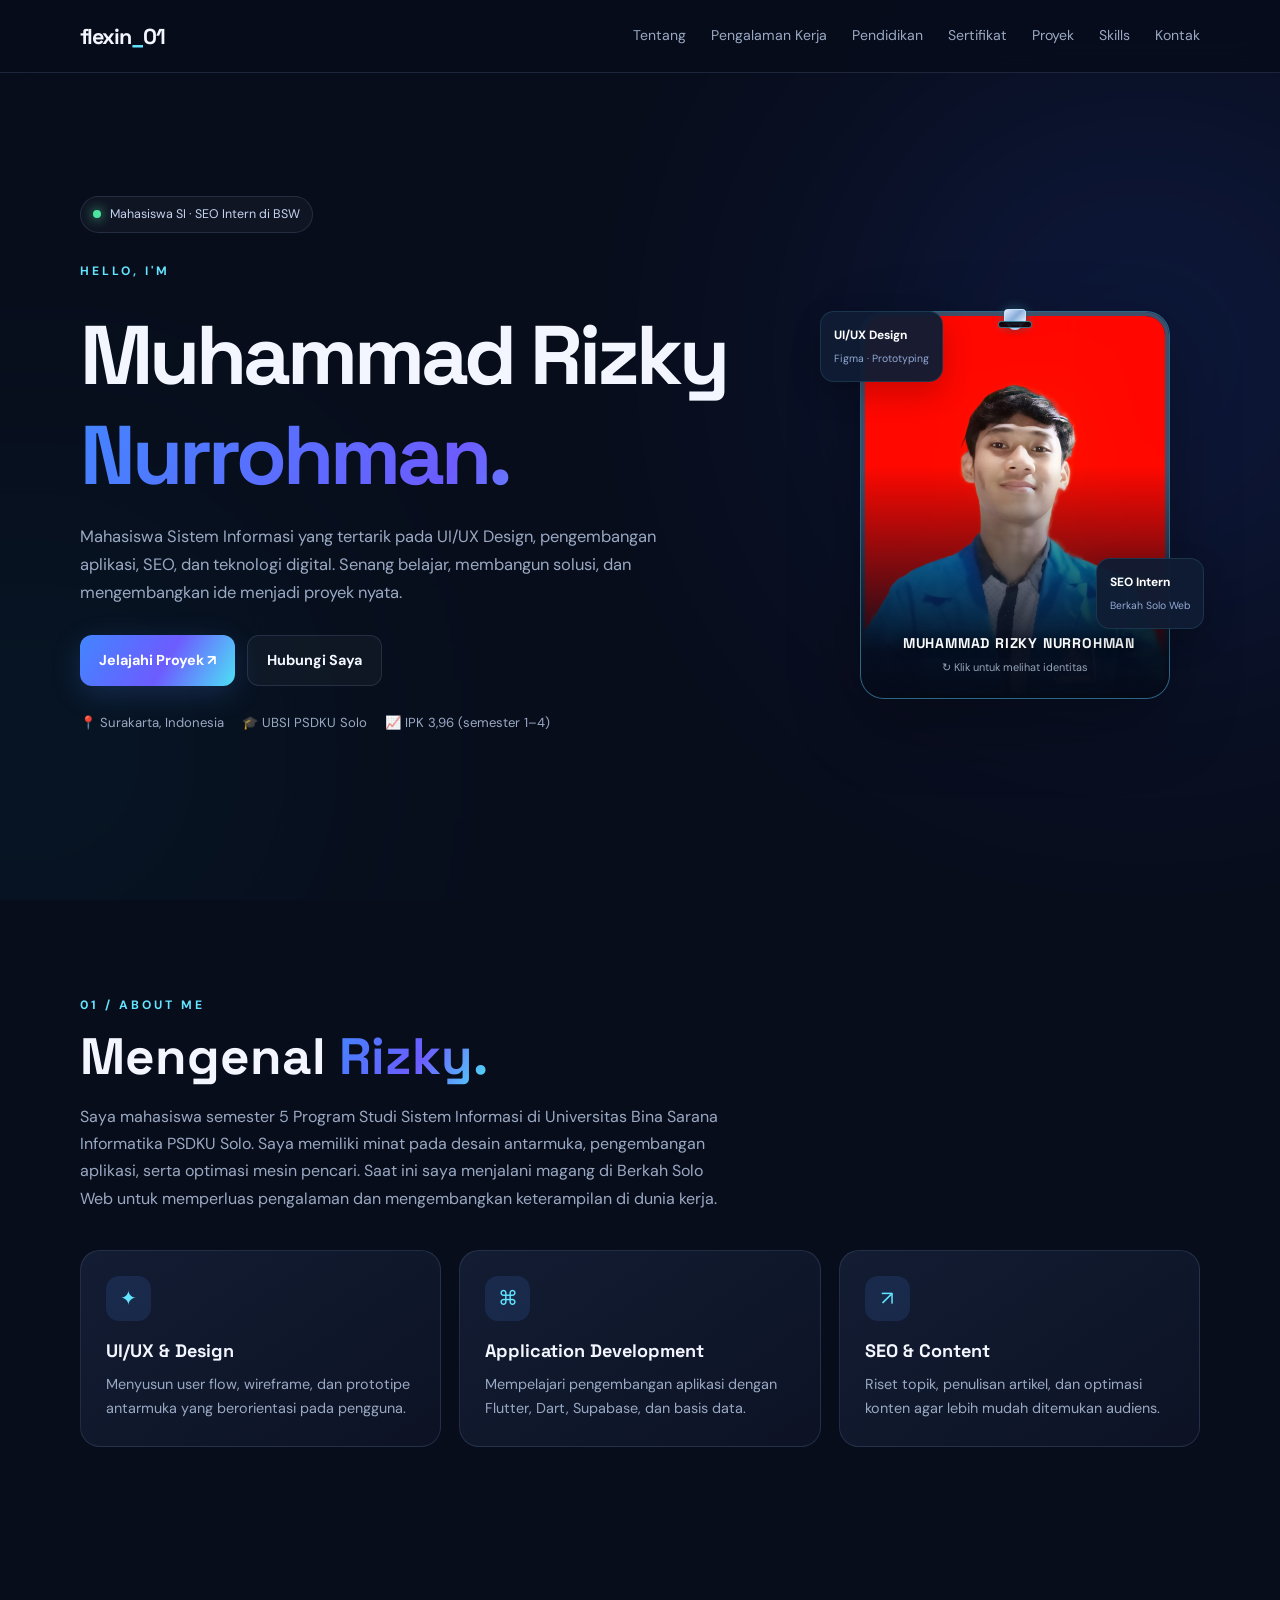
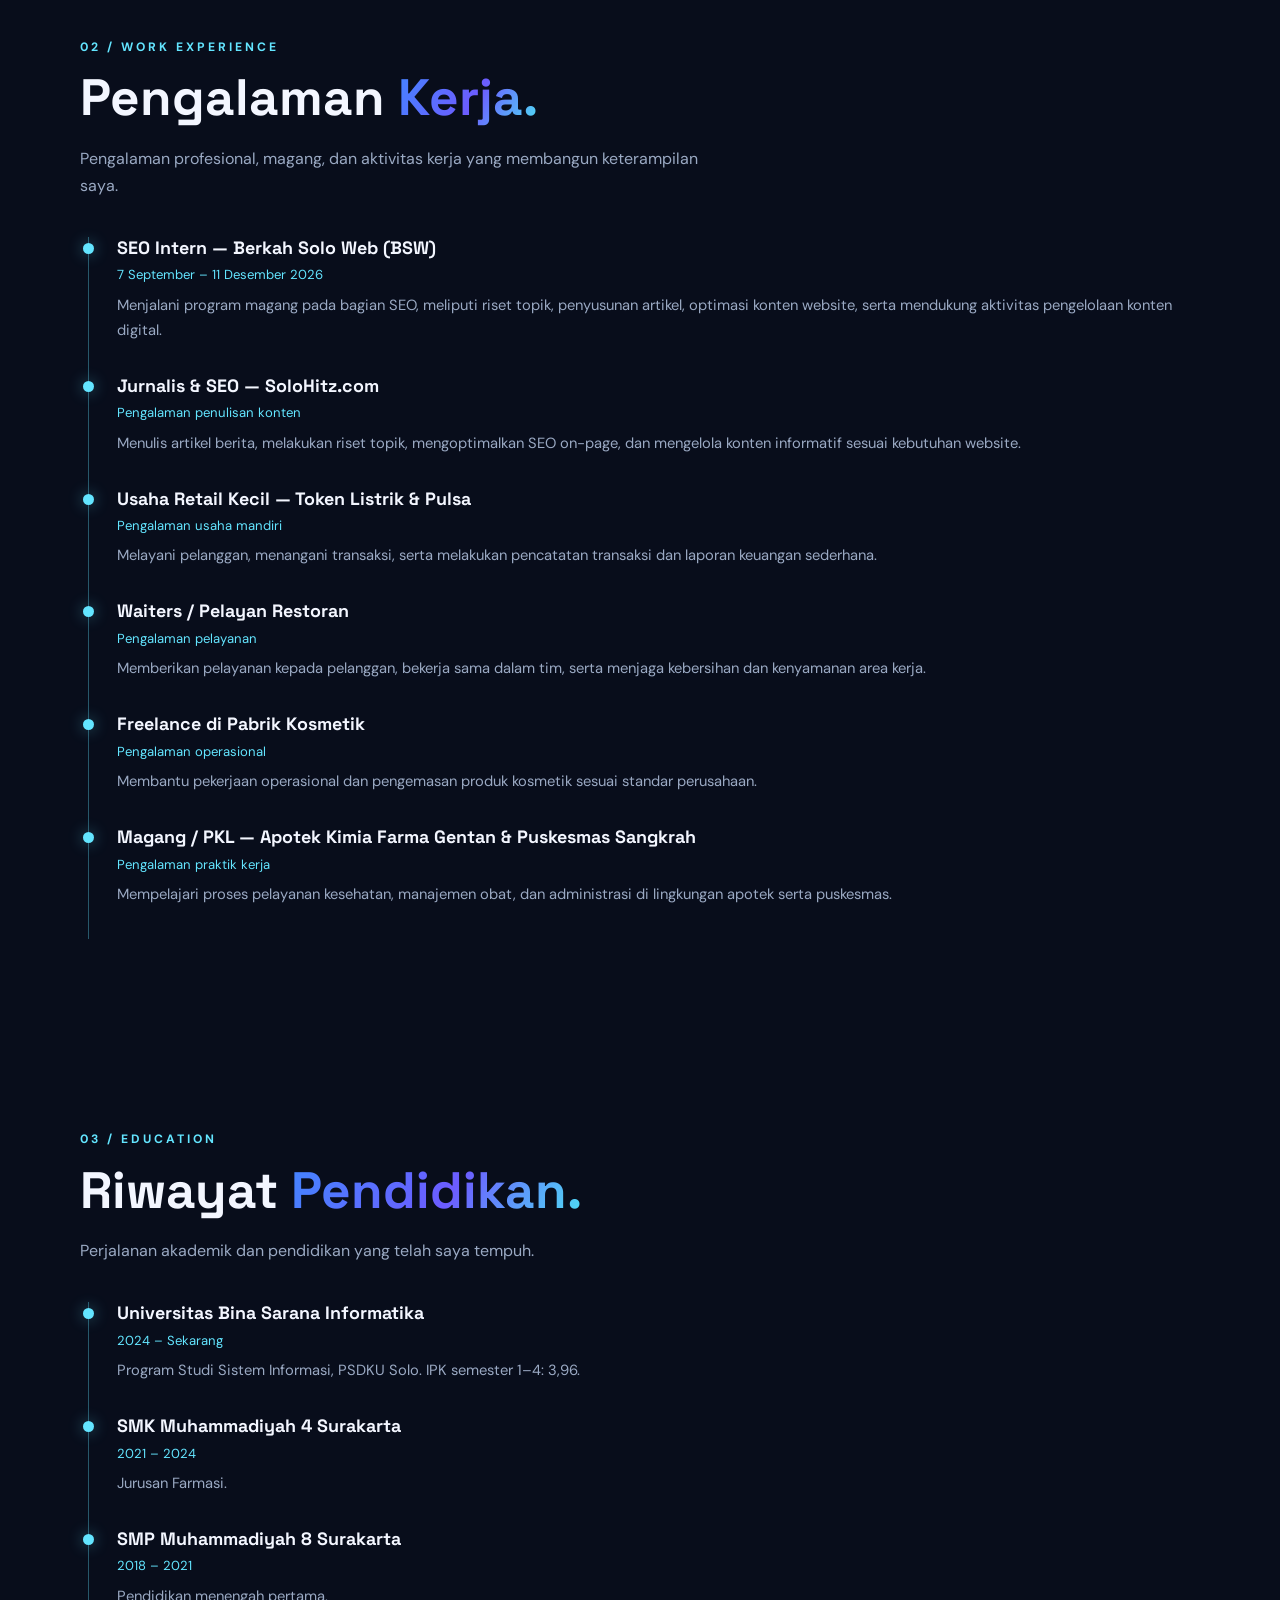
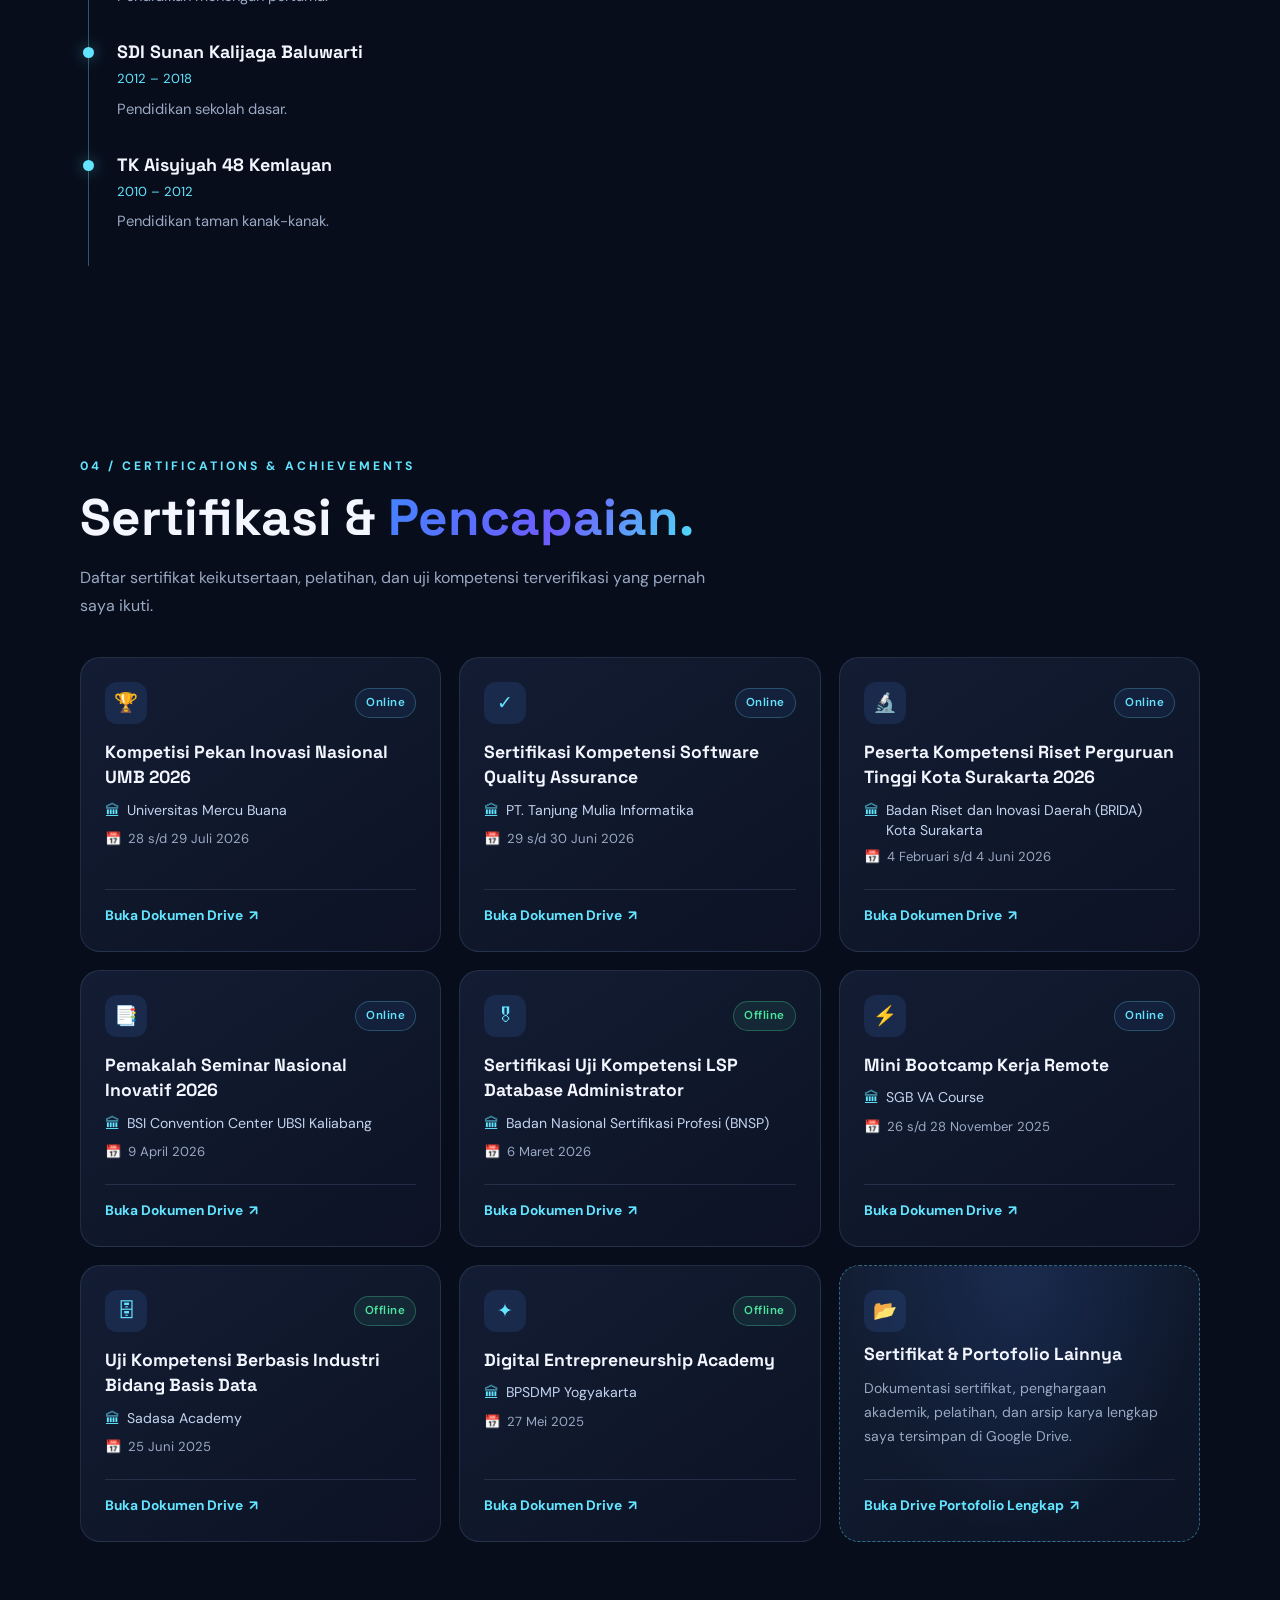
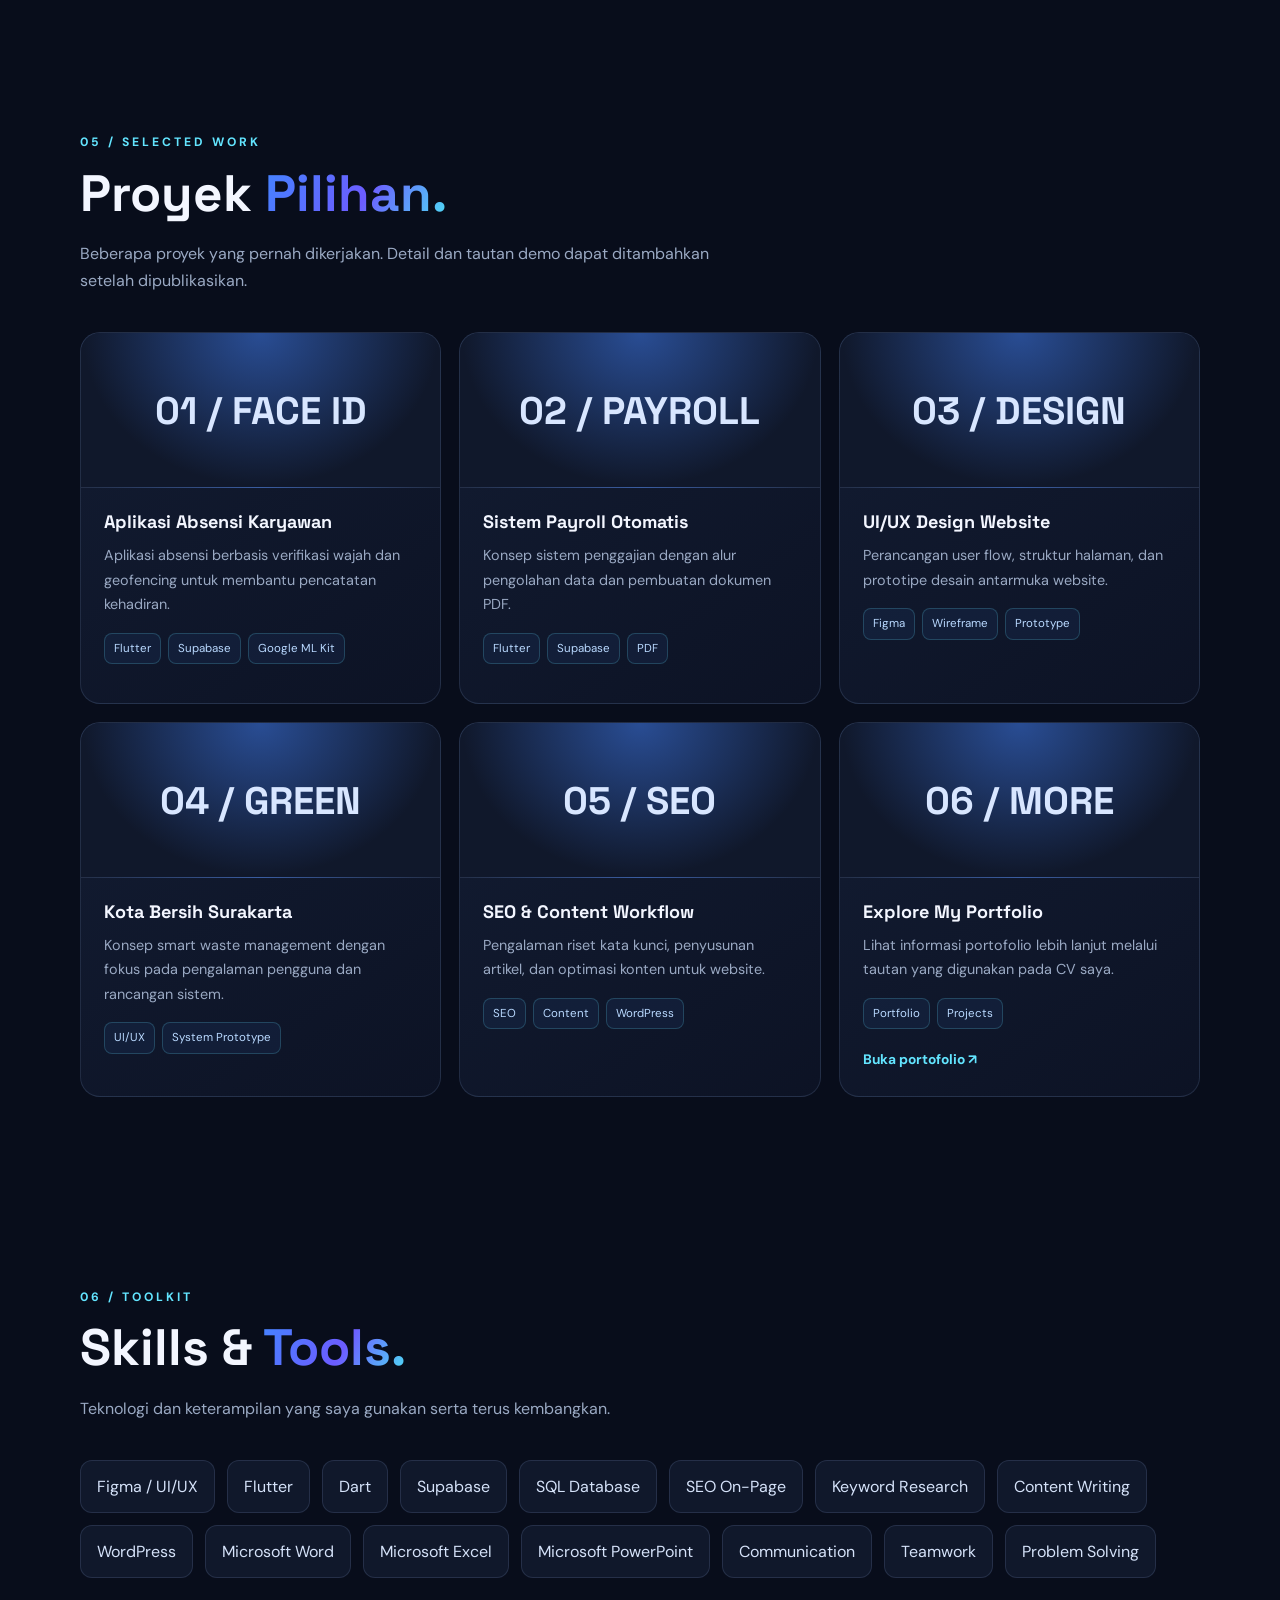
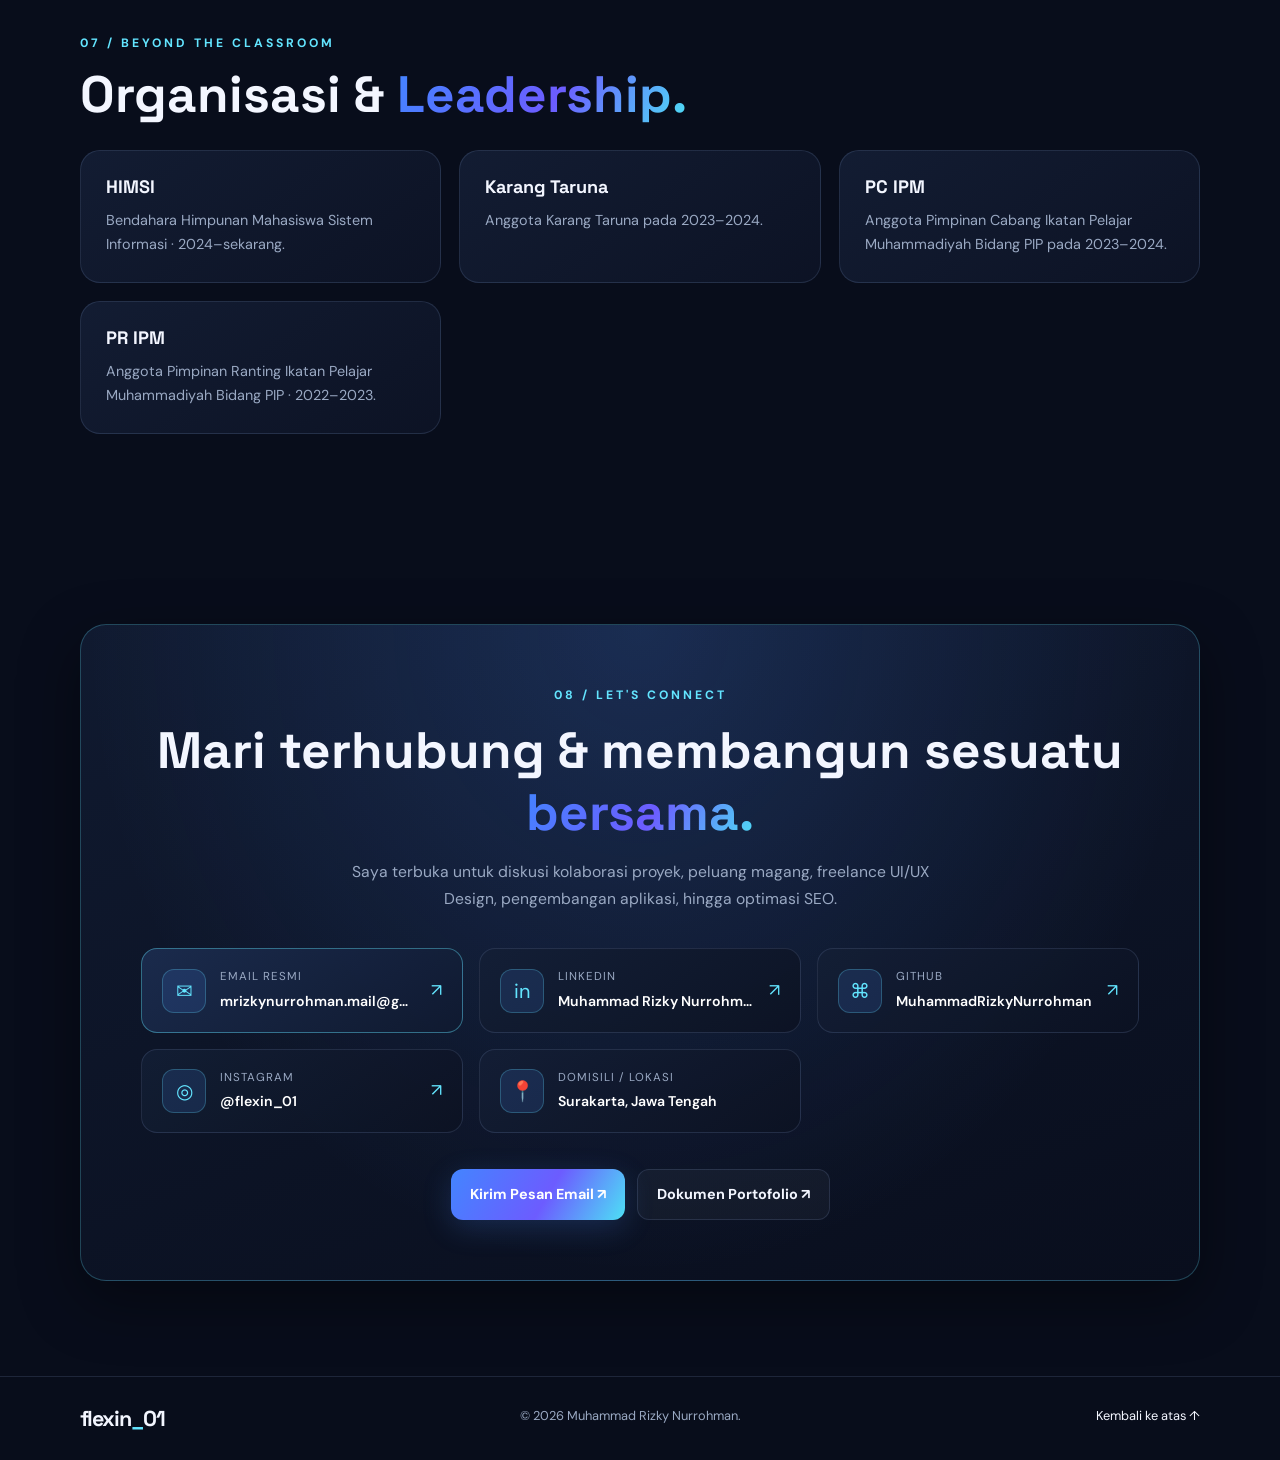
==== commit 08375aae: "Add files via upload" ====
--- a/e-cv/index.html
+++ b/e-cv/index.html
@@ -1,2018 +1,2342 @@
-﻿<!DOCTYPE html>
+
+<!DOCTYPE html>
 <html lang="id">
-  <head>
-    <meta charset="UTF-8" />
-    <meta name="viewport" content="width=device-width, initial-scale=1.0" />
-    <meta name="theme-color" content="#0b0d12" />
-    <meta
-      name="description"
-      content="E-CV Jovi Febrian — aspiring copywriter dan writer yang tertarik pada copywriting, content writing, dan storytelling."
-    />
-    <title>Jovi Febrian — Writer & Aspiring Copywriter</title>
-    <link rel="preconnect" href="https://fonts.googleapis.com" />
-    <link rel="preconnect" href="https://fonts.gstatic.com" crossorigin />
-    <link
-      href="https://fonts.googleapis.com/css2?family=DM+Mono:wght@400;500&family=Manrope:wght@400;500;600;700;800&display=swap"
-      rel="stylesheet"
-    />
-    <style>
-      :root {
-        --bg: #0b0d12;
-        --panel: #11141c;
-        --panel2: #151923;
-        --line: #282d39;
-        --text: #f1f2f5;
-        --muted: #9a9eab;
-        --accent: #c4f36b;
-        --accent2: #b7a1ff;
-        --mono: "DM Mono", monospace;
-        --sans: "Manrope", sans-serif;
-      }
-      * {
-        box-sizing: border-box;
-      }
-      html {
-        scroll-behavior: smooth;
-        scroll-padding-top: 90px;
-      }
-      body {
-        margin: 0;
-        background: var(--bg);
-        color: var(--text);
-        font-family: var(--sans);
-        line-height: 1.7;
-        overflow-x: hidden;
-      }
-      a {
-        color: inherit;
-        text-decoration: none;
-      }
-      button {
-        font: inherit;
-      }
-      .wrap {
-        width: min(1120px, calc(100% - 48px));
-        margin-inline: auto;
-      }
-      .ambient {
-        position: absolute;
-        pointer-events: none;
-        filter: blur(100px);
-        opacity: 0.12;
-        border-radius: 50%;
-        z-index: -1;
-      }
-      .ambient-one {
-        width: 450px;
-        height: 450px;
-        background: #a7e95a;
-        top: 80px;
-        right: -160px;
-      }
-      .ambient-two {
-        width: 380px;
-        height: 380px;
-        background: #8d70ff;
-        top: 850px;
-        left: -220px;
-      }
-      .topbar {
-        height: 88px;
-        display: flex;
-        align-items: center;
-        justify-content: space-between;
-        border-bottom: 1px solid #ffffff0c;
-        position: relative;
-        z-index: 5;
-      }
-      .brand {
-        display: flex;
-        align-items: center;
-        gap: 11px;
-        font-size: 13px;
-        font-weight: 800;
-        letter-spacing: 0.12em;
-      }
-      .brand-mark {
-        width: 36px;
-        height: 36px;
-        display: grid;
-        place-items: center;
-        border: 1px solid #c4f36b66;
+<head>
+  <meta charset="UTF-8">
+  <meta name="viewport" content="width=device-width, initial-scale=1.0">
+  <meta name="theme-color" content="#080d1b">
+  <meta name="description" content="Portofolio Muhammad Rizky Nurrohman, mahasiswa Sistem Informasi, SEO Intern di Berkah Solo Web, UI/UX Designer, dan calon developer.">
+  <meta name="author" content="Muhammad Rizky Nurrohman">
+  <title>Rizky Nurrohman — Portfolio & CV</title>
+
+  <link rel="preconnect" href="https://fonts.googleapis.com">
+  <link rel="preconnect" href="https://fonts.gstatic.com" crossorigin>
+  <link href="https://fonts.googleapis.com/css2?family=DM+Sans:wght@400;500;600;700&family=Space+Grotesk:wght@400;500;600;700&display=swap" rel="stylesheet">
+
+  <style>
+    :root {
+      --bg: #080d1b;
+      --surface: #10182b;
+      --surface2: #141f36;
+      --text: #f3f6ff;
+      --muted: #9aa9c3;
+      --blue: #4d8dff;
+      --cyan: #63e5ff;
+      --line: rgba(151, 179, 230, .15);
+      --gradient: linear-gradient(120deg, #4385ff, #6c5cff 55%, #4de0f5);
+    }
+
+    * { box-sizing: border-box; margin: 0; padding: 0; }
+    html { scroll-behavior: smooth; scroll-padding-top: 85px; }
+
+    /* Custom Luxury Blue Cursor */
+    .cursor-dot {
+      position: fixed;
+      top: 0;
+      left: 0;
+      width: 10px;
+      height: 10px;
+      border-radius: 50%;
+      background: #63e5ff;
+      box-shadow: 0 0 14px #63e5ff, 0 0 25px rgba(77, 141, 255, 0.9);
+      pointer-events: none;
+      z-index: 100000;
+      transform: translate(-50%, -50%);
+      transition: width 0.15s ease, height 0.15s ease, background 0.15s ease;
+      opacity: 0;
+    }
+
+    .cursor-ring {
+      position: fixed;
+      top: 0;
+      left: 0;
+      width: 38px;
+      height: 38px;
+      border-radius: 50%;
+      border: 1.5px solid rgba(99, 229, 255, 0.75);
+      background: radial-gradient(circle, rgba(77, 141, 255, 0.2), transparent 70%);
+      box-shadow: 0 0 20px rgba(77, 141, 255, 0.4), inset 0 0 10px rgba(99, 229, 255, 0.25);
+      pointer-events: none;
+      z-index: 99999;
+      transform: translate(-50%, -50%);
+      transition: width 0.25s cubic-bezier(0.16, 1, 0.3, 1), 
+                  height 0.25s cubic-bezier(0.16, 1, 0.3, 1), 
+                  border-color 0.2s ease, 
+                  background 0.2s ease;
+      opacity: 0;
+    }
+
+    .cursor-ring.cursor-hover {
+      width: 58px;
+      height: 58px;
+      border-color: #63e5ff;
+      background: radial-gradient(circle, rgba(99, 229, 255, 0.3), transparent 75%);
+      box-shadow: 0 0 32px rgba(99, 229, 255, 0.7), inset 0 0 16px rgba(99, 229, 255, 0.35);
+    }
+
+    .cursor-dot.cursor-hover {
+      width: 6px;
+      height: 6px;
+      background: #ffffff;
+      box-shadow: 0 0 18px #63e5ff;
+    }
+
+    #sparkle-canvas {
+      position: fixed;
+      inset: 0;
+      width: 100vw;
+      height: 100vh;
+      pointer-events: none;
+      z-index: 99998;
+    }
+
+    body {
+      background: var(--bg);
+      color: var(--text);
+      font-family: "DM Sans", sans-serif;
+      line-height: 1.7;
+      overflow-x: hidden;
+    }
+    a { color: inherit; text-decoration: none; }
+    button { font: inherit; }
+    .container { width: min(1120px, 90%); margin: auto; }
+    .gradient-text {
+      background: var(--gradient);
+      -webkit-background-clip: text;
+      background-clip: text;
+      color: transparent;
+    }
+    .eyebrow {
+      color: var(--cyan);
+      text-transform: uppercase;
+      letter-spacing: 3px;
+      font-size: .76rem;
+      font-weight: 700;
+    }
+    h1, h2, h3 { font-family: "Space Grotesk", sans-serif; line-height: 1.2; }
+    h2 { font-size: clamp(2rem, 5vw, 3.2rem); margin: 10px 0 16px; }
+    p { color: var(--muted); }
+    section { padding: 95px 0; }
+    .section-head { max-width: 650px; margin-bottom: 38px; }
+
+    /* Navigation */
+    header {
+      position: fixed; inset: 0 0 auto; z-index: 50;
+      background: rgba(8, 13, 27, .82);
+      backdrop-filter: blur(18px);
+      border-bottom: 1px solid var(--line);
+    }
+    nav {
+      min-height: 72px; display: flex; align-items: center;
+      justify-content: space-between; gap: 24px;
+    }
+    .logo { font: 700 1.35rem "Space Grotesk"; letter-spacing: -1px; }
+    .logo span { color: var(--cyan); }
+    .nav-links { display: flex; align-items: center; gap: 25px; }
+    .nav-links a { color: var(--muted); font-size: .88rem; transition: .2s; }
+    .nav-links a:hover { color: white; }
+    .menu-btn {
+      display: none; border: 1px solid var(--line); color: white;
+      background: var(--surface); border-radius: 10px; padding: 7px 12px;
+      cursor: pointer;
+    }
+
+    /* Buttons */
+    .btn {
+      display: inline-flex; justify-content: center; align-items: center;
+      gap: 9px; padding: 12px 19px; border-radius: 12px;
+      font-weight: 700; font-size: .9rem; border: 1px solid var(--line);
+      transition: transform .25s, box-shadow .25s, background .25s;
+      cursor: pointer;
+    }
+    .btn:hover { transform: translateY(-3px); }
+    .btn-primary {
+      color: #fff; border: 0; background: var(--gradient);
+      box-shadow: 0 8px 30px rgba(77, 141, 255, .2);
+    }
+    .btn-secondary { background: rgba(255,255,255,.035); }
+    .btn-row { display: flex; flex-wrap: wrap; gap: 12px; margin-top: 28px; }
+
+    /* Hero */
+    .hero {
+      min-height: 100vh; display: flex; align-items: center;
+      position: relative; padding-top: 125px; overflow: hidden;
+    }
+    .hero::before {
+      content: ""; position: absolute; width: 530px; height: 530px;
+      background: #315bff; filter: blur(160px); opacity: .20;
+      border-radius: 50%; right: -130px; top: 10%;
+      pointer-events: none;
+    }
+    .hero::after {
+      content: ""; position: absolute; width: 300px; height: 300px;
+      background: #00d9ff; filter: blur(160px); opacity: .12;
+      left: -120px; bottom: 0; pointer-events: none;
+    }
+    .hero-grid {
+      display: grid; grid-template-columns: 1.3fr .7fr;
+      align-items: center; gap: 65px; position: relative; z-index: 1;
+    }
+    .availability {
+      display: inline-flex; align-items: center; gap: 9px;
+      padding: 7px 12px; border: 1px solid var(--line);
+      border-radius: 30px; font-size: .78rem; color: #c4d4f0;
+      background: rgba(255,255,255,.035);
+    }
+    .dot {
+      width: 8px; height: 8px; background: #4ce6a0;
+      border-radius: 50%; box-shadow: 0 0 12px #4ce6a0;
+    }
+    .hero h1 {
+      font-size: clamp(3rem, 6.5vw, 5.5rem);
+      letter-spacing: -4px; margin: 24px 0 18px;
+    }
+    .hero h1 span { display: block; }
+    .hero-copy { max-width: 590px; font-size: 1.03rem; }
+    .hero-meta { display: flex; gap: 18px; flex-wrap: wrap; margin-top: 26px; }
+    .hero-meta span { color: var(--muted); font-size: .82rem; }
+    .portrait-wrap { position: relative; max-width: 360px; margin: auto; width: 100%; }
+    .portrait {
+      aspect-ratio: 4/5; border: 1px solid rgba(111,164,255,.4);
+      border-radius: 28px; padding: 12px;
+      background: linear-gradient(145deg, rgba(77,141,255,.3), rgba(255,255,255,.025));
+      transform: rotate(2deg); animation: float 6s ease-in-out infinite;
+      box-shadow: 0 30px 100px rgba(0,0,0,.25);
+    }
+    .portrait-inner {
+      width: 100%; height: 100%; border-radius: 19px;
+      display: grid; place-items: center; text-align: center;
+      background:
+        radial-gradient(ellipse at 50% 20%, rgba(99,229,255,.18), transparent 55%),
+        linear-gradient(160deg, #1a3155, #0d1427);
+      overflow: hidden;
+    }
+    .initials {
+      width: 145px; height: 145px; display: grid; place-items: center;
+      border-radius: 50%; font: 700 3.4rem "Space Grotesk";
+      color: white; background: var(--gradient);
+      border: 5px solid rgba(255,255,255,.15);
+      box-shadow: 0 0 60px rgba(77,141,255,.3);
+    }
+    .portrait-inner p { margin-top: 20px; color: #d9e6ff; }
+    .float-card {
+      position: absolute; background: #111c31;
+      border: 1px solid var(--line); border-radius: 14px;
+      padding: 13px 16px; box-shadow: 0 15px 40px #0004;
+      font-size: .83rem;
+    }
+    .float-card strong { display: block; color: white; }
+    .float-card small { color: var(--muted); }
+    .card-one { top: 15%; left: -48px; }
+    .card-two { bottom: 12%; right: -38px; }
+
+    /* General cards */
+    .grid-3 { display: grid; grid-template-columns: repeat(3,1fr); gap: 18px; }
+    .panel {
+      background: linear-gradient(145deg, rgba(20,31,54,.88), rgba(13,20,38,.88));
+      border: 1px solid var(--line); border-radius: 20px; padding: 25px;
+      transition: transform .3s, border-color .3s;
+    }
+    .panel:hover { transform: translateY(-6px); border-color: rgba(99,229,255,.4); }
+    .icon {
+      width: 45px; height: 45px; display: grid; place-items: center;
+      border-radius: 13px; background: rgba(77,141,255,.13);
+      color: var(--cyan); font-size: 1.25rem; margin-bottom: 19px;
+    }
+    .panel h3 { font-size: 1.13rem; margin-bottom: 10px; }
+    .panel p { font-size: .9rem; }
+
+    /* Experience */
+    .timeline { border-left: 1px solid rgba(99,229,255,.35); margin-left: 8px; }
+    .timeline-item { padding: 0 0 32px 28px; position: relative; }
+    .timeline-item::before {
+      content: ""; position: absolute; width: 11px; height: 11px;
+      left: -6px; top: 6px; background: var(--cyan); border-radius: 50%;
+      box-shadow: 0 0 15px rgba(99,229,255,.45);
+    }
+    .timeline-item h3 { font-size: 1.12rem; }
+    .timeline-item .date { color: var(--cyan); font-size: .82rem; margin: 6px 0; }
+    .timeline-item p { font-size: .92rem; }
+
+    /* Projects */
+    .project-card { overflow: hidden; padding: 0; }
+    .project-visual {
+      min-height: 155px; display: grid; place-items: center;
+      background: radial-gradient(ellipse at top, #294d94, #10182b 70%);
+      font: 700 2.4rem "Space Grotesk"; color: #d8e6ff;
+      border-bottom: 1px solid var(--line);
+    }
+    .project-content { padding: 23px; }
+    .project-content h3 { margin-bottom: 10px; }
+    .tags { display: flex; flex-wrap: wrap; gap: 7px; margin: 16px 0; }
+    .tag {
+      font-size: .72rem; color: #b9d9ff; padding: 5px 9px;
+      border: 1px solid rgba(99,229,255,.2); border-radius: 8px;
+      background: rgba(77,141,255,.07);
+    }
+    .project-link { color: var(--cyan); font-size: .86rem; font-weight: 700; }
+
+    /* Skills */
+    .skills { display: flex; flex-wrap: wrap; gap: 12px; }
+    .skill {
+      padding: 12px 16px; border: 1px solid var(--line);
+      background: var(--surface); border-radius: 12px;
+      color: #d5e2f9; transition: .2s;
+    }
+    .skill:hover { border-color: var(--cyan); transform: translateY(-3px); }
+
+    /* Contact & footer */
+    .contact-box {
+      padding: clamp(28px, 6vw, 60px);
+      text-align: center;
+      border: 1px solid rgba(99, 229, 255, .25);
+      border-radius: 26px;
+      background: radial-gradient(ellipse at top, rgba(77, 141, 255, .18), transparent 70%), linear-gradient(160deg, #101a30, #090e1d);
+      box-shadow: 0 20px 60px rgba(0, 0, 0, 0.4);
+    }
+    .contact-box p.contact-desc { max-width: 600px; margin: 0 auto 36px; font-size: 0.98rem; }
+
+    .contact-grid {
+      display: grid;
+      grid-template-columns: repeat(auto-fit, minmax(240px, 1fr));
+      gap: 16px;
+      margin-top: 25px;
+      text-align: left;
+    }
+
+    .contact-card {
+      display: flex;
+      align-items: center;
+      gap: 14px;
+      padding: 18px 20px;
+      border-radius: 16px;
+      background: linear-gradient(145deg, rgba(20, 31, 54, 0.85), rgba(12, 18, 34, 0.85));
+      border: 1px solid var(--line);
+      color: var(--text);
+      transition: transform 0.25s ease, border-color 0.25s ease, box-shadow 0.25s ease, background 0.25s ease;
+      text-decoration: none;
+      position: relative;
+    }
+
+    .contact-card:hover {
+      transform: translateY(-4px);
+      border-color: rgba(99, 229, 255, 0.5);
+      background: linear-gradient(145deg, rgba(26, 40, 70, 0.95), rgba(16, 25, 46, 0.95));
+      box-shadow: 0 12px 28px rgba(77, 141, 255, 0.16);
+    }
+
+    .contact-icon {
+      width: 44px;
+      height: 44px;
+      display: grid;
+      place-items: center;
+      border-radius: 12px;
+      background: rgba(77, 141, 255, 0.14);
+      border: 1px solid rgba(99, 229, 255, 0.25);
+      color: var(--cyan);
+      font-size: 1.25rem;
+      flex-shrink: 0;
+    }
+
+    .contact-card:hover .contact-icon {
+      background: rgba(99, 229, 255, 0.2);
+      border-color: var(--cyan);
+      color: #fff;
+    }
+
+    .contact-info {
+      flex: 1;
+      min-width: 0;
+    }
+
+    .contact-info small {
+      display: block;
+      color: var(--muted);
+      font-size: 0.72rem;
+      text-transform: uppercase;
+      letter-spacing: 1px;
+      margin-bottom: 3px;
+    }
+
+    .contact-info strong {
+      display: block;
+      color: #fff;
+      font-size: 0.88rem;
+      font-weight: 600;
+      white-space: nowrap;
+      overflow: hidden;
+      text-overflow: ellipsis;
+    }
+
+    .contact-arrow {
+      color: var(--cyan);
+      font-size: 1.1rem;
+      transition: transform 0.25s ease, color 0.25s ease;
+      margin-left: auto;
+    }
+
+    .contact-card:hover .contact-arrow {
+      color: #fff;
+      transform: translate(3px, -3px);
+    }
+
+    .contact-card.highlight-card {
+      border-color: rgba(99, 229, 255, 0.4);
+      background: linear-gradient(145deg, rgba(28, 45, 80, 0.9), rgba(16, 26, 48, 0.9));
+    }
+
+    footer { padding: 28px 0; border-top: 1px solid var(--line); }
+    .footer-row { display: flex; justify-content: space-between; gap: 20px; flex-wrap: wrap; }
+    footer p, footer a { font-size: .8rem; }
+
+    /* Reveal animation */
+    .reveal { opacity: 0; transform: translateY(22px); transition: .7s ease; }
+    .reveal.visible { opacity: 1; transform: translateY(0); }
+    @keyframes float { 0%,100% { transform: translateY(0) rotate(2deg); } 50% { transform: translateY(-12px) rotate(0); } }
+
+    @media (prefers-reduced-motion: reduce) {
+      *, *::before, *::after {
+        animation-duration: .01ms !important;
+        transition-duration: .01ms !important;
+        scroll-behavior: auto !important;
+      }
+      .reveal { opacity: 1; transform: none; }
+    }
+
+    @media (max-width: 1024px) {
+      .container { width: 92%; }
+      .hero-grid { gap: 40px; }
+      .grid-3 { grid-template-columns: repeat(2, 1fr); gap: 16px; }
+    }
+
+    @media (max-width: 850px) {
+      .hero-grid { grid-template-columns: 1fr; gap: 45px; text-align: center; }
+      .hero-copy { max-width: 680px; margin-inline: auto; }
+      .availability { margin-inline: auto; }
+      .hero-meta { justify-content: center; }
+      .btn-row { justify-content: center; }
+      .portrait-wrap { width: min(290px, 85%); margin-top: 15px; }
+      .card-one { left: -10px; }
+      .card-two { right: -10px; }
+      .hero h1 { letter-spacing: -2px; }
+    }
+
+    @media (max-width: 768px) {
+      section { padding: 75px 0; }
+      .section-head { margin-bottom: 28px; }
+      .grid-3 { grid-template-columns: repeat(2, 1fr); }
+      .certificates-grid { grid-template-columns: repeat(2, 1fr); gap: 16px; }
+      .timeline-item { padding: 0 0 28px 24px; }
+      .contact-box { padding: 35px 24px; }
+    }
+
+    @media (max-width: 640px) {
+      section { padding: 60px 0; }
+      nav { min-height: 65px; }
+      .menu-btn { display: block; }
+      .nav-links {
+        display: none; position: absolute; top: 68px; left: 4%; right: 4%;
+        padding: 16px; border: 1px solid var(--line);
+        border-radius: 18px; background: rgba(16, 24, 43, 0.98);
+        backdrop-filter: blur(20px);
+        box-shadow: 0 20px 50px rgba(0, 0, 0, 0.6);
+        flex-direction: column; align-items: stretch; gap: 4px;
+        z-index: 100;
+      }
+      .nav-links.open { display: flex; animation: navFadeIn 0.25s ease; }
+      .nav-links a {
+        padding: 12px 14px;
         border-radius: 10px;
-        color: var(--accent);
-        font-family: var(--mono);
-        font-size: 12px;
-        letter-spacing: -0.08em;
-      }
-      .brand-muted {
-        color: #8d92a0;
-        margin-left: 4px;
-      }
-      .nav {
-        display: flex;
-        gap: 30px;
-        color: #a5a8b2;
-        font-size: 12px;
-      }
-      .nav a:hover,
-      .hero-meta a:hover {
-        color: var(--accent);
-      }
-      .nav-cta {
-        font-size: 12px;
-        font-weight: 700;
-        border: 1px solid var(--line);
-        padding: 10px 14px;
-        border-radius: 7px;
-      }
-      .nav-cta span,
-      .button span {
-        color: var(--accent);
-        margin-left: 8px;
-      }
-      .menu-toggle {
-        display: none;
-        background: none;
-        border: 1px solid var(--line);
-        color: var(--text);
-        padding: 7px 10px;
-        border-radius: 6px;
-      }
-      .hero {
-        min-height: 650px;
-        display: grid;
-        grid-template-columns: 1.05fr 0.95fr;
-        align-items: center;
-        gap: 40px;
-        position: relative;
-        padding-top: 42px;
-        padding-bottom: 88px;
-      }
-      .eyebrow,
-      .hero-kicker,
-      .section-index,
-      .mini-label,
-      .mono,
-      .tools-label,
-      .scroll-cue,
-      .card-top,
-      .writing-card-footer,
-      .contact-foot,
+        font-size: 0.95rem;
+      }
+      .nav-links a:hover {
+        background: rgba(77, 141, 255, 0.1);
+        color: var(--cyan);
+      }
+      .hero { min-height: auto; padding-top: 110px; padding-bottom: 60px; }
+      .hero h1 { font-size: clamp(2.4rem, 11vw, 3.8rem); margin: 18px 0 14px; }
+      .grid-3 { grid-template-columns: 1fr; }
+      .certificates-grid { grid-template-columns: 1fr; }
+      .panel { padding: 20px; }
+      .float-card {
+        padding: 8px 12px;
+        font-size: 0.75rem;
+      }
+      .card-one { top: 12%; left: -8px; }
+      .card-two { bottom: 8%; right: -8px; }
+      .hero-meta { gap: 8px 14px; }
+      .hero-meta span { font-size: 0.78rem; }
+      .btn { width: 100%; justify-content: center; }
+      .btn-row { width: 100%; flex-direction: column; gap: 10px; }
+      .contact-grid { grid-template-columns: 1fr; }
+      .contact-card { padding: 15px 16px; }
+      .contact-icon { width: 38px; height: 38px; font-size: 1.1rem; }
+      .skills { gap: 8px; }
+      .skill { padding: 9px 13px; font-size: 0.82rem; }
+    }
+
+    @keyframes navFadeIn {
+      from { opacity: 0; transform: translateY(-8px); }
+      to { opacity: 1; transform: translateY(0); }
+    }
+    
+    .profile-photo {
+      width: 180px;
+      height: 180px;
+      object-fit: cover;
+      object-position: center top;
+      border-radius: 50%;
+      border: 4px solid rgba(255, 255, 255, 0.2);
+      box-shadow: 0 0 45px rgba(77, 141, 255, 0.3);
+      transition: transform 0.35s ease, box-shadow 0.35s ease;
+    }
+
+    .profile-photo:hover {
+      transform: scale(1.05);
+      box-shadow: 0 0 60px rgba(99, 229, 255, 0.4);
+    }
+
+    .profile-fallback {
+      margin: auto;
+    }
+
+    @media (max-width: 640px) {
+      .profile-photo {
+        width: 150px;
+        height: 150px;
+      }
+    }
+    
+    /* =========================================
+      INTERACTIVE 3D PROFILE CARD
+      Muhammad Rizky Nurrohman
+      ========================================= */
+
+    /* Container kartu */
+    .portrait-wrap {
+      position: relative;
+      width: 100%;
+      max-width: 310px;
+      margin-inline: auto;
+      perspective: 1200px;
+      isolation: isolate;
+    }
+
+    /* Kartu utama */
+    .flip-card {
+      position: relative;
+      width: 100%;
+      aspect-ratio: 4 / 5;
+      perspective: 1200px;
+      cursor: grab;
+      outline: none;
+      -webkit-tap-highlight-color: transparent;
+      user-select: none;
+      -webkit-user-select: none;
+      touch-action: none;
+      transform-origin: top center;
+      will-change: transform;
+    }
+
+    .flip-card.is-dragging {
+      cursor: grabbing;
+      filter: drop-shadow(0 20px 35px rgba(0, 0, 0, 0.45));
+    }
+
+    /* Mesin animasi 3D */
+    .flip-card-inner {
+      position: relative;
+      width: 100%;
+      height: 100%;
+      transform: rotateY(0deg);
+      transform-style: preserve-3d;
+      -webkit-transform-style: preserve-3d;
+      transition: transform 0.8s cubic-bezier(.2, .75, .25, 1);
+      filter: none;
+    }
+
+    /* Putar hanya ketika kartu diklik */
+    .flip-card.is-flipped .flip-card-inner {
+      transform: rotateY(180deg);
+      -webkit-transform: rotateY(180deg);
+    }
+
+    /* Jangan memicu efek putar saat hover */
+    .flip-card:hover .flip-card-inner {
+      filter: none;
+    }
+
+    /* Sisi depan dan belakang */
+    .flip-card-face {
+      position: absolute;
+      inset: 0;
+      overflow: hidden;
+      border: 1px solid rgba(99, 229, 255, 0.35);
+      border-radius: 24px;
+      box-shadow: 0 25px 70px rgba(0, 0, 0, 0.3);
+      backface-visibility: hidden;
+      -webkit-backface-visibility: hidden;
+    }
+
+    /* =========================================
+      LANYARD HANGER DECORATION
+      ========================================= */
+
+    /* Extra top room for the lanyard rope canvas + clip */
+    .portrait-wrap {
+      padding-top: 80px;
+    }
+
+    /* Canvas yang menggambar tali lanyard secara dinamis */
+    #lanyard-canvas {
+      position: absolute;
+      top: 0;
+      left: 0;
+      pointer-events: none;
+      z-index: 10;
+    }
+
+    /* Klip logam yang terpasang di ujung tali — ikut bergerak bersama kartu */
+    .lanyard-clip {
+      position: absolute;
+      /* posisi default tepat di atas lubang kartu; JS akan memperbaruinya tiap frame */
+      top: 77px;
+      left: 50%;
+      transform: translateX(-50%);
+      width: 22px;
+      height: 16px;
+      background: linear-gradient(135deg, #e0ecff, #8aacda, #f5f9ff);
+      border-radius: 4px 4px 5px 5px;
+      border: 1px solid rgba(200, 230, 255, 0.85);
+      box-shadow: 0 3px 10px rgba(0, 0, 0, 0.55), 0 0 12px rgba(99, 229, 255, 0.35);
+      z-index: 15;
+      pointer-events: none;
+      will-change: transform;
+    }
+
+    /* Kait bawah klip */
+    .lanyard-clip::after {
+      content: "";
+      position: absolute;
+      bottom: -6px;
+      left: 50%;
+      transform: translateX(-50%);
+      width: 12px;
+      height: 7px;
+      border: 2px solid #b6cced;
+      border-top: none;
+      border-radius: 0 0 8px 8px;
+    }
+
+    /* Slot lubang ID Card — satu elemen, ditempel ke kartu via JS */
+    .id-card-slot {
+      position: absolute;
+      /* Disesuaikan di JS agar selalu di atas kartu */
+      top: 80px;           /* = padding-top portrait-wrap */
+      left: 50%;
+      transform: translateX(-50%);
+      width: 34px;
+      height: 7px;
+      background: rgba(4, 10, 24, 0.85);
+      border: 1px solid rgba(99, 229, 255, 0.45);
+      border-radius: 10px;
+      box-shadow: inset 0 1px 4px rgba(0,0,0,0.9), 0 0 8px rgba(99,229,255,0.2);
+      z-index: 16;
+      pointer-events: none;
+      will-change: transform;
+    }
+
+    /* =========================================
+      FRONT CARD - FOTO PROFIL
+      ========================================= */
+
+    .flip-card-front {
+      box-sizing: border-box;
+      display: flex;
+      flex-direction: column;
+      justify-content: flex-end;
+      padding: 20px 20px 22px;
+      background: #102343;
+      transform: rotateY(0deg);
+      -webkit-transform: rotateY(0deg);
+    }
+
+    /* Foto memenuhi kartu */
+    .flip-card-front .profile-photo {
+      position: absolute;
+      inset: 0;
+      width: 100%;
+      height: 100%;
+      object-fit: cover;
+      object-position: center top;
+      border-radius: inherit;
+      pointer-events: none;
+      -webkit-user-drag: none;
+      user-select: none;
+    }
+
+    /* Gradient agar tulisan tetap terbaca jelas di bagian bawah */
+    .flip-card-front::after {
+      content: "";
+      position: absolute;
+      inset: 40% 0 0;
+      z-index: 1;
+      background: linear-gradient(
+        to bottom,
+        transparent,
+        rgba(5, 12, 28, 0.96) 80%,
+        rgba(4, 9, 22, 0.99) 100%
+      );
+      pointer-events: none;
+    }
+
+    /* Tata letak nama dan petunjuk pada bagian bawah kartu */
+    .flip-card-front .front-caption {
+      position: relative;
+      z-index: 2;
+      display: flex;
+      align-items: center;
+      justify-content: center;
+      gap: 8px;
+      margin: 0 0 4px;
+      text-align: center;
+      color: #ffffff;
+      font-family: "Space Grotesk", sans-serif;
+      font-size: 0.88rem;
+      font-weight: 700;
+      letter-spacing: 0.8px;
+      text-shadow: 0 2px 8px rgba(0, 0, 0, 0.7);
+    }
+
+    .flip-card-front .front-caption span:not(.front-status) {
+      font-weight: 800;
+      color: #f8fafc;
+    }
+
+    .flip-card-front .flip-hint {
+      position: relative;
+      z-index: 2;
+      margin: 0;
+      padding: 0;
+      text-align: center;
+      font-size: 0.68rem;
+      line-height: 1.4;
+      color: #94a3b8;
+    }
+    
+    /* =========================================
+      BACK CARD - SPACING REFINEMENT
+      ========================================= */
+
+    .flip-card-back {
+      box-sizing: border-box;
+      display: flex;
+      flex-direction: column;
+      justify-content: center;
+      gap: 16px;
+
+      /* Ruang rapi dan proporsional untuk seluruh identitas */
+      padding: 24px 22px;
+
+      color: #f3f6ff;
+      background:
+        radial-gradient(
+          ellipse at top right,
+          rgba(77, 141, 255, 0.22),
+          transparent 55%
+        ),
+        linear-gradient(145deg, #14294b, #080d1b 80%);
+
+      transform: rotateY(180deg);
+      -webkit-transform: rotateY(180deg);
+    }
+
+    .back-top {
+      margin: 0;
+      text-align: center;
+    }
+
+    .back-label {
+      display: block;
+      margin-bottom: 10px;
+      color: #63e5ff;
+      font-size: 0.62rem;
+      letter-spacing: 2px;
+    }
+
+    .back-avatar {
+      display: grid;
+      place-items: center;
+      width: 46px;
+      height: 46px;
+      margin: 0 auto 12px;
+      border: 1px solid rgba(255, 255, 255, 0.2);
+      border-radius: 14px;
+      background: linear-gradient(135deg, #4385ff, #6c5cff, #4de0f5);
+      color: #fff;
+      font-size: 1rem;
+      font-weight: 700;
+    }
+
+    .back-top h3 {
+      margin: 0;
+      color: #fff;
+      font-size: 1.05rem;
+      line-height: 1.4;
+    }
+
+    .back-role {
+      margin: 6px 0 0;
+      color: #9bb7e7;
+      font-size: 0.7rem;
+      line-height: 1.5;
+    }
+
+    .identity-list {
+      display: grid;
+      gap: 9px;
+      width: 100%;
+    }
+
+    .identity-item {
+      box-sizing: border-box;
+      display: flex;
+      align-items: center;
+      gap: 11px;
+      width: 100%;
+      min-width: 0;
+      padding: 10px 12px;
+      border: 1px solid rgba(151, 179, 230, 0.16);
+      border-radius: 12px;
+      background: rgba(255, 255, 255, 0.045);
+      text-decoration: none;
+    }
+
+    .identity-icon {
+      display: grid;
+      flex: 0 0 30px;
+      place-items: center;
+      width: 30px;
+      height: 30px;
+      border-radius: 9px;
+      background: rgba(77, 141, 255, 0.14);
+      color: #63e5ff;
+      font-size: 1rem;
+    }
+
+    .identity-item div {
+      flex: 1;
+      min-width: 0;
+    }
+
+    .identity-item small {
+      display: block;
+      margin-bottom: 4px;
+      color: #91a9d3;
+      font-size: 0.65rem;
+    }
+
+    .identity-item strong {
+      display: block;
+      color: #fff;
+      font-size: 0.76rem;
+      line-height: 1.4;
+      overflow-wrap: anywhere;
+    }
+
+    .flip-card-back .flip-hint {
+      padding: 0;
+      margin-top: -3px;
+      color: #91a9d3;
+      font-size: 0.65rem;
+      line-height: 1.4;
+      text-align: center;
+    }
+
+    /* Responsive */
+    @media (max-width: 480px) {
+      .flip-card-back {
+        gap: 12px;
+        padding: 18px 16px;
+      }
+
+      .back-avatar {
+        width: 40px;
+        height: 40px;
+        margin-bottom: 9px;
+      }
+
+      .back-top h3 {
+        font-size: 0.98rem;
+      }
+
+      .identity-list {
+        gap: 7px;
+      }
+
+      .identity-item {
+        gap: 9px;
+        padding: 8px 10px;
+      }
+    }
+
+    /* =========================================
+      FLOATING CARDS
+      ========================================= */
+
+    .float-card {
+      position: absolute;
+      z-index: 2;
+      padding: 13px;
+      border: 1px solid rgba(99, 229, 255, 0.12);
+      border-radius: 14px;
+      background: rgba(16, 29, 52, 0.96);
+      color: #ffffff;
+      box-shadow: 0 12px 30px rgba(0, 0, 0, 0.2);
+      pointer-events: none;
+    }
+
+    .float-card strong,
+    .float-card small {
+      display: block;
+    }
+
+    .float-card strong {
+      margin-bottom: 5px;
+      font-size: 0.75rem;
+    }
+
+    .float-card small {
+      color: #91a9d3;
+      font-size: 0.65rem;
+    }
+
+    .card-one {
+      top: 17%;
+      left: -13%;
+    }
+
+    .card-two {
+      right: -11%;
+      bottom: 15%;
+    }
+
+    /* =========================================
+      RESPONSIVE - TABLET & MOBILE
+      ========================================= */
+
+    @media (max-width: 768px) {
+      .portrait-wrap {
+        max-width: 290px;
+      }
+
+      .card-one {
+        left: -5%;
+      }
+
+      .card-two {
+        right: -5%;
+      }
+    }
+
+    @media (max-width: 480px) {
+      .portrait-wrap {
+        max-width: 270px;
+      }
+
+      .flip-card-face {
+        border-radius: 20px;
+      }
+
+      .flip-card-back {
+        padding: 20px 14px;
+        gap: 12px;
+      }
+
       .back-top {
-        font-family: var(--mono);
-        font-size: 10px;
-        letter-spacing: 0.12em;
-      }
-      .eyebrow {
-        display: inline-flex;
-        align-items: center;
-        gap: 10px;
-        color: #c0c4ce;
-        border: 1px solid #2b303b;
-        background: #11141bbd;
-        border-radius: 4px;
-        padding: 9px 12px;
-      }
-      .status-dot,
-      .live-dot {
-        width: 6px;
-        height: 6px;
-        border-radius: 50%;
-        background: var(--accent);
-        box-shadow: 0 0 12px #c4f36b88;
-      }
-      .hero-kicker {
-        color: var(--accent);
-        margin: 34px 0 10px;
-      }
-      .hero h1 {
-        font-size: clamp(42px, 5.2vw, 68px);
-        letter-spacing: -0.065em;
-        line-height: 1.12;
-        margin: 0;
-        font-weight: 800;
-      }
-      .gradient-text {
-        background: linear-gradient(
-          100deg,
-          #d7fba1 5%,
-          #baf06b 46%,
-          #b7a1ff 100%
-        );
-        -webkit-background-clip: text;
-        background-clip: text;
-        color: transparent;
-      }
-      .hero-description {
-        color: #a9adba;
-        max-width: 510px;
-        font-size: 14px;
-        line-height: 1.95;
-        margin: 24px 0 26px;
-      }
-      .hero-description strong {
-        color: #f4f5f7;
-      }
-      .hero-actions,
-      .contact-actions {
-        display: flex;
-        gap: 12px;
-        flex-wrap: wrap;
-      }
-      .button {
-        border-radius: 7px;
-        padding: 13px 17px;
-        display: inline-flex;
-        align-items: center;
-        justify-content: center;
-        font-size: 12px;
-        font-weight: 800;
-        transition: transform 0.2s, border-color 0.2s;
-        cursor: pointer;
-      }
-      .button:hover {
-        transform: translateY(-2px);
-      }
-      .button-primary {
-        background: var(--accent);
-        color: #171b12;
-        border: 1px solid var(--accent);
-      }
-      .button-primary span {
-        color: #171b12;
-      }
-      .button-ghost {
-        border: 1px solid #343a47;
-        color: #e0e2e8;
-        background: #10131a;
-      }
-      .button-ghost:hover {
-        border-color: #7c8799;
-      }
-      .hero-meta {
-        display: flex;
-        gap: 24px;
-        flex-wrap: wrap;
-        margin-top: 34px;
-        color: #9b9fac;
-        font-size: 11px;
-      }
-      .hero-meta > div {
-        display: flex;
-        align-items: center;
+        margin-bottom: 8px;
+      }
+
+      .back-avatar {
+        width: 40px;
+        height: 40px;
+        margin: 4px auto 8px;
+        font-size: 0.95rem;
+      }
+
+      .back-top h3 {
+        font-size: 0.98rem;
+      }
+
+      .identity-list {
         gap: 8px;
       }
-      .meta-icon {
-        color: var(--accent);
-        font-size: 15px;
-      }
-      .hero-art {
-        height: 450px;
-        position: relative;
-        display: grid;
-        place-items: center;
-      }
-      .hero-card {
-        width: min(350px, 78%);
-        height: 370px;
-        border: 1px solid #ffffff24;
-        border-radius: 15px;
-        background: linear-gradient(145deg, #1c222b, #10131a 68%);
-        box-shadow: 0 30px 100px #0008;
-        position: relative;
-        z-index: 2;
-        padding: 22px;
-        display: flex;
-        flex-direction: column;
-        justify-content: space-between;
-        overflow: hidden;
-      }
-      .hero-card:after {
-        content: "";
-        position: absolute;
-        width: 300px;
-        height: 300px;
-        border: 1px solid #c4f36b17;
-        border-radius: 50%;
-        top: 52px;
-        left: 25px;
-        box-shadow: 0 0 0 28px #c4f36b06, 0 0 0 58px #c4f36b04;
-      }
-      .card-top {
-        display: flex;
-        justify-content: space-between;
-        color: #8c929f;
-      }
-      .monogram {
-        font-size: 150px;
-        font-weight: 800;
-        letter-spacing: -0.13em;
-        line-height: 1;
-        color: #f0f2f4;
-        position: relative;
-        z-index: 1;
-        text-align: center;
-      }
-      .monogram span {
-        color: var(--accent);
-      }
-      .monogram i {
-        font-style: normal;
-        color: var(--accent2);
-      }
-      .hero-card-bottom {
-        display: flex;
-        justify-content: space-between;
-        align-items: end;
-        position: relative;
-        z-index: 1;
-      }
-      .mini-label {
-        color: var(--accent);
-        margin: 0 0 4px;
-      }
-      .hero-card-bottom h3 {
-        font-size: 17px;
-        margin: 0;
-        letter-spacing: -0.04em;
-      }
-      .card-index {
-        font: 10px var(--mono);
-        color: #727886;
-      }
-      .orbit {
-        position: absolute;
-        border: 1px solid #c4f36b20;
-        border-radius: 50%;
-        transform: rotate(-28deg);
-      }
-      .orbit-a {
-        width: 440px;
-        height: 220px;
-      }
-      .orbit-b {
-        width: 490px;
-        height: 270px;
-        transform: rotate(36deg);
-        border-color: #b7a1ff24;
-      }
-      .floating-note {
-        position: absolute;
-        z-index: 3;
-        background: #171c24;
-        border: 1px solid #333946;
-        padding: 13px 16px;
-        border-radius: 8px;
-        display: flex;
-        align-items: center;
-        gap: 10px;
-        font-size: 10px;
-        line-height: 1.6;
-        color: #c7cad2;
-        box-shadow: 0 12px 40px #0005;
-      }
-      .note-top {
-        top: 53px;
-        right: 0;
-      }
-      .note-symbol {
-        font: 36px Georgia;
-        color: var(--accent);
-        line-height: 1;
-      }
-      .note-bottom {
-        bottom: 48px;
-        left: 0;
-      }
-      .spark {
-        font-size: 22px;
-        color: var(--accent2);
-      }
-      .note-bottom b {
-        color: #f3f3f5;
-      }
-      .art-grid {
-        position: absolute;
-        width: 100%;
-        height: 100%;
-        background-image: radial-gradient(#ffffff19 1px, transparent 1px);
-        background-size: 18px 18px;
-        mask-image: linear-gradient(
-          transparent,
-          black 25%,
-          black 70%,
-          transparent
-        );
-        opacity: 0.3;
-      }
-      .scroll-cue {
-        position: absolute;
-        bottom: 30px;
-        left: 0;
-        color: #717786;
-        display: flex;
-        align-items: center;
-        gap: 10px;
-      }
-      .scroll-cue span {
+
+      .identity-item {
+        gap: 9px;
+        padding: 8px 10px;
+      }
+
+      .identity-icon {
         width: 28px;
-        height: 1px;
-        background: var(--accent);
-      }
-      .ticker {
-        overflow: hidden;
-        border-block: 1px solid #ffffff0e;
-        background: #0e1117;
-        padding: 14px 0;
-      }
-      .ticker-track {
-        display: flex;
-        justify-content: space-around;
-        align-items: center;
-        gap: 36px;
-        min-width: 900px;
-        color: #969ba8;
-        font: 10px var(--mono);
-        letter-spacing: 0.16em;
-      }
-      .ticker-track b {
-        color: var(--accent);
-        font-size: 14px;
-      }
-      .section {
-        padding-top: 112px;
-        padding-bottom: 112px;
-      }
-      .section-bordered {
-        border-block: 1px solid #ffffff0d;
-        background: #0e1117;
-      }
-      .section-heading {
-        margin-bottom: 46px;
-      }
-      .section-index {
-        color: var(--accent);
-        margin: 0 0 17px;
-      }
-      .section-heading h2,
-      .contact-inner h2 {
-        font-size: clamp(32px, 4vw, 48px);
-        line-height: 1.2;
-        letter-spacing: -0.06em;
-        margin: 0;
-        font-weight: 800;
-      }
-      .muted-heading {
-        color: #737987;
-      }
-      .about-grid {
-        display: grid;
-        grid-template-columns: 0.85fr 1.15fr;
-        gap: 90px;
-      }
-      .about-lead {
-        font-size: 23px;
-        line-height: 1.55;
-        letter-spacing: -0.04em;
-        margin: 0;
-        max-width: 390px;
-        color: #e8eaf0;
-        font-weight: 600;
-      }
-      .about-body p {
-        font-size: 13px;
-        color: #a4a8b4;
-        margin: 0 0 17px;
-        line-height: 2;
-      }
-      .about-body em {
-        color: var(--accent);
-        font-style: normal;
-      }
-      .quote-line {
-        margin-top: 25px;
-        border-top: 1px solid var(--line);
-        padding-top: 18px;
-        color: #d4d6de;
-        font-size: 12px;
-      }
-      .quote-line span {
-        color: var(--accent);
-        margin-right: 8px;
-      }
-      .skills-layout {
-        display: grid;
-        grid-template-columns: 0.7fr 1.3fr;
-        gap: 70px;
-      }
-      .skill-intro {
-        align-self: start;
-        position: sticky;
-        top: 120px;
-      }
-      .big-number {
-        font-size: 90px;
-        letter-spacing: -0.09em;
-        line-height: 1;
-        font-weight: 800;
-        color: var(--accent);
-      }
-      .skill-intro p {
-        max-width: 220px;
-        color: #8d93a0;
-        font-size: 12px;
-      }
-      .skill-list {
-        border-top: 1px solid var(--line);
-      }
-      .skill-item {
-        display: grid;
-        grid-template-columns: 42px 1fr 20px;
-        align-items: center;
-        gap: 15px;
-        padding: 15px 0;
-        border-bottom: 1px solid var(--line);
-        font-size: 13px;
-        transition: padding 0.2s;
-      }
-      .skill-item:hover {
-        padding-left: 8px;
-      }
-      .skill-num {
-        font: 10px var(--mono);
-        color: #747b89;
-      }
-      .skill-arrow {
-        color: var(--accent);
-        opacity: 0;
-        transition: opacity 0.2s;
-      }
-      .skill-item:hover .skill-arrow {
-        opacity: 1;
-      }
-      .tools-row {
-        display: flex;
-        align-items: center;
-        gap: 10px;
-        flex-wrap: wrap;
-        margin-top: 36px;
-      }
-      .tools-label {
-        color: #727987;
-        margin-right: 10px;
-      }
-      .tool-chip {
-        border: 1px solid #303541;
-        padding: 7px 11px;
-        border-radius: 5px;
-        color: #b8bdc8;
-        font-size: 11px;
-      }
-      .writing-card {
-        background: linear-gradient(125deg, #171c24, #11141b);
-        border: 1px solid #303642;
-        border-radius: 12px;
-        padding: 25px 28px;
-        margin-bottom: 40px;
-        position: relative;
-        overflow: hidden;
-      }
-      .writing-card:after {
-        content: "";
-        position: absolute;
-        right: -30px;
-        top: 20px;
-        width: 220px;
-        height: 220px;
-        border: 1px solid #c4f36b17;
-        border-radius: 50%;
-        box-shadow: 0 0 0 25px #c4f36b05, 0 0 0 55px #c4f36b04;
-        pointer-events: none;
-      }
-      .writing-card-top,
-      .writing-card-footer {
-        display: flex;
-        justify-content: space-between;
-        align-items: center;
-        color: #7e8593;
-      }
-      .pill {
-        color: var(--accent);
-        border: 1px solid #c4f36b50;
-        border-radius: 4px;
-        padding: 5px 8px;
-        font-size: 9px;
-      }
-      .writing-card-main {
-        display: grid;
-        grid-template-columns: 65px 1fr;
-        gap: 22px;
-        padding: 28px 0;
-        position: relative;
-        z-index: 1;
-      }
-      .writing-symbol {
-        width: 56px;
-        height: 56px;
-        display: grid;
-        place-items: center;
-        background: #c4f36b12;
-        border: 1px solid #c4f36b35;
-        border-radius: 12px;
-        color: var(--accent);
-        font-size: 28px;
-      }
-      .writing-card h3 {
-        font-size: 25px;
-        letter-spacing: -0.04em;
-        margin: 0;
-      }
-      .writing-subtitle {
-        color: var(--accent);
-        font: 10px var(--mono);
-        margin: 5px 0 16px;
-      }
-      .writing-card-main p:last-child {
-        max-width: 700px;
-        font-size: 12px;
-        color: #a2a8b4;
-        line-height: 2;
-        margin: 0;
-      }
-      .writing-card-footer {
-        border-top: 1px solid var(--line);
-        padding-top: 17px;
-        font-size: 9px;
-      }
-      .footer-dot {
-        width: 6px;
-        height: 6px;
-        background: var(--accent);
-        border-radius: 50%;
-      }
-      .awards-heading {
-        display: flex;
-        justify-content: space-between;
-        align-items: center;
-        margin-bottom: 15px;
-      }
-      .awards-heading h3 {
-        font-size: 16px;
-        letter-spacing: -0.03em;
-      }
-      .awards-heading .mono {
-        color: #737987;
-        font-size: 9px;
-      }
-      .award-list {
-        border-top: 1px solid var(--line);
-      }
-      .award {
-        display: grid;
-        grid-template-columns: 35px 1fr auto;
-        align-items: center;
-        gap: 15px;
-        padding: 19px 0;
-        border-bottom: 1px solid var(--line);
-      }
-      .award-icon {
-        width: 30px;
-        height: 30px;
-        display: grid;
-        place-items: center;
-        border: 1px solid #303642;
-        border-radius: 50%;
-        color: var(--accent);
-      }
-      .award h4 {
-        font-size: 13px;
-        margin: 0 0 4px;
-      }
-      .award p {
-        font-size: 11px;
-        color: #9399a6;
-        margin: 0;
-      }
-      .award-tag {
-        font: 9px var(--mono);
-        color: #969ba8;
-        border: 1px solid #303642;
-        border-radius: 4px;
-        padding: 5px 7px;
-      }
-      .portfolio-note {
-        display: flex;
-        align-items: center;
-        gap: 16px;
-        border: 1px dashed #3a414e;
-        border-radius: 9px;
-        padding: 18px 20px;
-        margin-top: 35px;
-      }
-      .portfolio-note-icon {
-        font-size: 24px;
-        color: var(--accent);
-      }
-      .portfolio-note h4 {
-        margin: 0 0 3px;
-        font-size: 12px;
-      }
-      .portfolio-note p {
-        margin: 0;
-        color: #8f95a2;
-        font-size: 11px;
-      }
-      .portfolio-note .mono {
-        margin-left: auto;
-        color: var(--accent);
-        font-size: 9px;
-        white-space: nowrap;
-      }
-      .experience-list {
-        border-top: 1px solid var(--line);
-      }
-      .experience {
-        display: grid;
-        grid-template-columns: 55px 1fr 25px;
-        gap: 20px;
-        padding: 27px 0;
-        border-bottom: 1px solid var(--line);
-      }
-      .experience-number {
-        font: 11px var(--mono);
-        color: var(--accent);
-        padding-top: 4px;
-      }
-      .experience-main h3 {
-        margin: 0;
-        font-size: 19px;
-        letter-spacing: -0.04em;
-      }
-      .at-company {
-        color: #9da2ae;
-        font-size: 14px;
-        font-weight: 500;
-      }
-      .experience-desc {
-        color: #9ca2af;
-        font-size: 10px;
-        margin: 3px 0 13px;
-      }
-      .experience ul {
-        margin: 0;
-        padding-left: 16px;
-        color: #a9adba;
-        font-size: 12px;
-        line-height: 1.9;
-      }
-      .experience li {
-        padding-left: 4px;
-        margin: 2px 0;
-      }
-      .experience-mark {
-        color: #656d7a;
-      }
-      .education-section {
-        display: grid;
-        grid-template-columns: 1fr 0.7fr;
-        gap: 80px;
-      }
-      .education-content {
-        display: flex;
-        gap: 20px;
-        align-items: center;
-        margin-top: 28px;
-      }
-      .education-icon {
-        width: 58px;
-        height: 58px;
-        display: grid;
-        place-items: center;
-        border: 1px solid #c4f36b44;
-        background: #c4f36b0d;
-        color: var(--accent);
-        border-radius: 10px;
-        font-size: 25px;
-      }
-      .education-content h3 {
-        font-size: 17px;
-        margin: 0 0 2px;
-      }
-      .education-content p {
-        font-size: 12px;
-        color: #b3b8c3;
-        margin: 0;
-      }
-      .education-caption {
-        font: 9px var(--mono);
-        color: #7c8391;
-      }
-      .education-aside {
-        border-left: 1px solid var(--line);
-        padding-left: 40px;
-        align-self: center;
-      }
-      .big-quote {
-        font: 70px Georgia;
-        color: var(--accent);
-        line-height: 0.8;
-      }
-      .education-aside p {
-        font-size: 16px;
-        line-height: 1.7;
-        letter-spacing: -0.03em;
-        color: #d6d8e0;
-      }
-      .education-aside .mono {
-        color: #777e8b;
-        font-size: 9px;
-      }
-      .contact-section {
-        background: #11151b;
-        border-block: 1px solid #ffffff10;
-        position: relative;
-        overflow: hidden;
-      }
-      .contact-section:before {
-        content: "";
-        position: absolute;
-        width: 500px;
-        height: 500px;
-        border-radius: 50%;
-        border: 1px solid #c4f36b12;
-        right: -130px;
-        top: -200px;
-        box-shadow: 0 0 0 45px #c4f36b04, 0 0 0 95px #c4f36b03;
-      }
-      .contact-inner {
-        padding-top: 100px;
-        padding-bottom: 35px;
-        position: relative;
-      }
-      .contact-inner > .section-index {
-        margin-bottom: 22px;
-      }
-      .contact-inner h2 {
-        font-size: clamp(38px, 5vw, 62px);
-      }
-      .contact-description {
-        font-size: 13px;
-        color: #9ea4b1;
-        max-width: 470px;
-        margin: 20px 0 27px;
-      }
-      .contact-foot {
-        display: flex;
-        justify-content: space-between;
-        gap: 15px;
-        flex-wrap: wrap;
-        border-top: 1px solid var(--line);
-        padding-top: 25px;
-        margin-top: 80px;
-        color: #747b89;
-        font-size: 9px;
-      }
-      .footer {
-        display: flex;
-        align-items: center;
-        justify-content: space-between;
-        padding-top: 25px;
-        padding-bottom: 25px;
-        gap: 20px;
-      }
-      .footer p {
-        color: #737987;
-        font-size: 10px;
-      }
-      .back-top {
-        color: #9da3af;
-        font-size: 9px;
-      }
-      .back-top:hover {
-        color: var(--accent);
-      }
-      @media (max-width: 800px) {
-        .nav {
-          gap: 15px;
-        }
-        .nav-cta {
-          display: none;
-        }
-        .hero {
-          grid-template-columns: 1fr;
-          padding-top: 65px;
-          gap: 15px;
-        }
-        .hero-copy {
-          position: relative;
-          z-index: 2;
-        }
-        .hero-art {
-          height: 390px;
-          margin-top: 5px;
-        }
-        .hero-card {
-          height: 320px;
-          width: 290px;
-        }
-        .monogram {
-          font-size: 125px;
-        }
-        .note-top {
-          right: 4%;
-          top: 28px;
-        }
-        .note-bottom {
-          left: 3%;
-          bottom: 25px;
-        }
-        .orbit-a {
-          width: 380px;
-        }
-        .orbit-b {
-          width: 400px;
-        }
-        .scroll-cue {
-          bottom: 15px;
-        }
-        .about-grid {
-          gap: 40px;
-        }
-        .skills-layout {
-          gap: 35px;
-        }
-        .education-section {
-          gap: 40px;
-        }
-      }
-      @media (max-width: 620px) {
-        .wrap {
-          width: min(100% - 34px, 1120px);
-        }
-        .topbar {
-          height: 72px;
-        }
-        .nav {
-          display: none;
-          position: absolute;
-          top: 71px;
-          left: 0;
-          right: 0;
-          background: #11141c;
-          border: 1px solid var(--line);
-          padding: 15px;
-          border-radius: 8px;
-          flex-direction: column;
-          gap: 0;
-        }
-        .nav.open {
-          display: flex;
-        }
-        .nav a {
-          padding: 10px;
-        }
-        .menu-toggle {
-          display: block;
-        }
-        .hero {
-          padding-top: 47px;
-          padding-bottom: 75px;
-          min-height: auto;
-        }
-        .eyebrow {
-          font-size: 8px;
-          letter-spacing: 0.06em;
-        }
-        .hero-kicker {
-          margin-top: 28px;
-        }
-        .hero h1 {
-          font-size: clamp(39px, 11vw, 55px);
-        }
-        .hero-description {
-          font-size: 13px;
-        }
-        .hero-meta {
-          flex-direction: column;
-          gap: 10px;
-        }
-        .hero-art {
-          height: 350px;
-          margin-top: 5px;
-        }
-        .hero-card {
-          height: 290px;
-          width: 245px;
-          padding: 17px;
-        }
-        .monogram {
-          font-size: 105px;
-        }
-        .note-top {
-          right: -3px;
-          top: 28px;
-          padding: 9px 11px;
-        }
-        .note-bottom {
-          left: -4px;
-          bottom: 18px;
-          padding: 9px 11px;
-        }
-        .orbit-a {
-          width: 310px;
-          height: 190px;
-        }
-        .orbit-b {
-          width: 340px;
-          height: 220px;
-        }
-        .ticker-track {
-          gap: 23px;
-          justify-content: flex-start;
-          padding-left: 20px;
-        }
-        .section {
-          padding-top: 76px;
-          padding-bottom: 76px;
-        }
-        .section-heading {
-          margin-bottom: 30px;
-        }
-        .section-heading h2 {
-          font-size: 34px;
-        }
-        .about-grid,
-        .skills-layout,
-        .education-section {
-          grid-template-columns: 1fr;
-          gap: 28px;
-        }
-        .about-lead {
-          font-size: 20px;
-        }
-        .about-body p {
-          font-size: 12px;
-        }
-        .skill-intro {
-          position: static;
-          display: flex;
-          align-items: center;
-          gap: 20px;
-        }
-        .big-number {
-          font-size: 64px;
-        }
-        .skill-intro p {
-          max-width: 230px;
-        }
-        .skill-item {
-          font-size: 12px;
-          grid-template-columns: 30px 1fr 15px;
-          gap: 10px;
-        }
-        .tools-row {
-          gap: 7px;
-        }
-        .tools-label {
-          width: 100%;
-          margin-bottom: 4px;
-        }
-        .writing-card {
-          padding: 18px;
-        }
-        .writing-card-main {
-          grid-template-columns: 1fr;
-          gap: 15px;
-          padding: 23px 0;
-        }
-        .writing-card h3 {
-          font-size: 23px;
-        }
-        .writing-card-main p:last-child {
-          font-size: 11px;
-        }
-        .writing-card:after {
-          right: -100px;
-        }
-        .awards-heading {
-          align-items: flex-start;
-          gap: 10px;
-        }
-        .awards-heading h3 {
-          font-size: 14px;
-          margin: 0;
-        }
-        .awards-heading .mono {
-          white-space: nowrap;
-          margin-top: 4px;
-        }
-        .award {
-          grid-template-columns: 30px 1fr;
-          gap: 10px;
-        }
-        .award-tag {
-          grid-column: 2;
-          justify-self: start;
-        }
-        .award h4 {
-          font-size: 12px;
-        }
-        .award p {
-          font-size: 10px;
-        }
-        .portfolio-note {
-          align-items: flex-start;
-          gap: 10px;
-          padding: 14px;
-        }
-        .portfolio-note .mono {
-          display: none;
-        }
-        .experience {
-          grid-template-columns: 30px 1fr 15px;
-          gap: 10px;
-        }
-        .experience-main h3 {
-          font-size: 16px;
-        }
-        .at-company {
-          display: block;
-          font-size: 12px;
-        }
-        .experience ul {
-          font-size: 11px;
-          padding-left: 14px;
-        }
-        .education-aside {
-          padding-left: 20px;
-        }
-        .contact-inner {
-          padding-top: 75px;
-        }
-        .contact-inner h2 {
-          font-size: 40px;
-        }
-        .contact-description {
-          font-size: 12px;
-        }
-        .contact-actions {
-          flex-direction: column;
-          align-items: stretch;
-        }
-        .contact-foot {
-          margin-top: 55px;
-          flex-direction: column;
-        }
-        .footer {
-          align-items: flex-start;
-          flex-wrap: wrap;
-        }
-        .footer p {
-          order: 3;
-          width: 100%;
-          margin: 0;
-        }
-        .back-top {
-          margin-left: auto;
-        }
-      }
-      @media print {
-        body {
-          background: #fff;
-          color: #17191f;
-        }
-        .ambient,
-        .topbar,
-        .ticker,
-        .hero-art,
-        .scroll-cue,
-        .contact-section,
-        .footer,
-        .hero-actions {
-          display: none !important;
-        }
-        .wrap {
-          width: 100%;
-        }
-        .hero {
-          min-height: 0;
-          display: block;
-          padding: 25px 0;
-        }
-        .hero h1 {
-          font-size: 38px;
-          color: #111;
-        }
-        .gradient-text {
-          color: #343b27;
-          -webkit-text-fill-color: #343b27;
-        }
-        .hero-description,
-        .hero-meta,
-        .about-body p,
-        .experience ul,
-        .award p,
-        .writing-card-main p:last-child,
-        .education-aside p {
-          color: #333;
-        }
-        .section,
-        .section-bordered {
-          padding: 30px 0;
-          background: #fff;
-          border-color: #ddd;
-        }
-        .section-heading h2 {
-          font-size: 30px;
-          color: #111;
-        }
-        .muted-heading {
-          color: #666;
-        }
-        .writing-card,
-        .portfolio-note {
-          background: #fff;
-          border-color: #ccc;
-        }
-        .writing-card h3,
-        .experience-main h3,
-        .award h4,
-        .education-content h3 {
-          color: #111;
-        }
-        .skill-item,
-        .award,
-        .experience,
-        .skill-list,
-        .experience-list,
-        .award-list {
-          border-color: #ddd;
-        }
-        .skill-num,
-        .experience-number,
-        .section-index,
-        .mini-label {
-          color: #52652d;
-        }
-        .skills-layout {
-          gap: 25px;
-        }
-        .skill-intro {
-          position: static;
-        }
-        .contact-foot {
-          color: #444;
-        }
-      }
-
-      /* Certificate preview modal */
-      .certificate-trigger {
-        width: 100%;
-        text-align: left;
-        color: inherit;
-        background: transparent;
-        border: 0;
-        border-bottom: 1px solid var(--line);
-        font: inherit;
-        cursor: pointer;
-        transition: background 0.2s, padding 0.2s;
-      }
-      .certificate-trigger:hover {
-        background: #ffffff05;
-        padding-left: 8px;
-      }
-      .certificate-trigger .award-copy {
-        display: flex;
-        flex-direction: column;
-        gap: 4px;
-        min-width: 0;
-      }
-      .certificate-trigger .award-title {
-        font-size: 13px;
-        font-weight: 800;
-        color: var(--text);
-      }
-      .certificate-trigger .award-description {
-        font-size: 11px;
-        color: #9399a6;
-        font-weight: 400;
-      }
-      .certificate-trigger .award-tag {
-        white-space: nowrap;
-      }
-      .certificate-modal {
-        position: fixed;
-        inset: 0;
-        z-index: 1000;
-        display: none;
-        align-items: center;
-        justify-content: center;
-        padding: 22px;
-      }
-      .certificate-modal.is-open {
-        display: flex;
-      }
-      .certificate-backdrop {
-        position: absolute;
-        inset: 0;
-        background: #030407df;
-        backdrop-filter: blur(9px);
-      }
-      .certificate-dialog {
-        position: relative;
-        z-index: 1;
-        width: min(100%, 1000px);
-        height: min(88vh, 850px);
-        background: #11141c;
-        border: 1px solid #343b49;
-        border-radius: 14px;
-        box-shadow: 0 25px 100px #0009;
-        display: flex;
-        flex-direction: column;
-        overflow: hidden;
-      }
-      .certificate-modal-header {
-        display: flex;
-        align-items: center;
-        justify-content: space-between;
-        gap: 20px;
-        padding: 18px 22px;
-        border-bottom: 1px solid var(--line);
-      }
-      .certificate-modal-header .section-index {
-        font-size: 9px;
-        margin: 0 0 3px;
-        display: block;
-      }
-      .certificate-modal-header h3 {
-        font-size: 17px;
-        line-height: 1.4;
-        margin: 0;
-        letter-spacing: -0.03em;
-      }
-      .certificate-close {
-        width: 36px;
-        height: 36px;
-        flex-shrink: 0;
-        border: 1px solid #353c49;
-        background: #191e28;
-        color: #e8eaf0;
-        border-radius: 8px;
-        cursor: pointer;
-      }
-      .certificate-close:hover {
-        border-color: var(--accent);
-        color: var(--accent);
-      }
-      .certificate-frame-wrap {
-        flex: 1;
-        min-height: 0;
-        background: #20242d;
-      }
-      .certificate-frame-wrap iframe {
-        display: block;
-        width: 100%;
-        height: 100%;
-        border: 0;
-        background: #20242d;
-      }
-      .certificate-modal-footer {
-        display: flex;
-        align-items: center;
-        justify-content: space-between;
-        gap: 16px;
-        padding: 13px 20px;
-        border-top: 1px solid var(--line);
-        font-size: 10px;
-        color: #8f96a4;
-      }
-      .certificate-modal-footer a {
-        color: var(--accent);
-        font-weight: 800;
-        white-space: nowrap;
-      }
-      body.modal-open {
-        overflow: hidden;
-      }
-      @media (max-width: 620px) {
-        .certificate-modal {
-          padding: 9px;
-        }
-        .certificate-dialog {
-          height: 92vh;
-          border-radius: 10px;
-        }
-        .certificate-modal-header {
-          padding: 14px;
-        }
-        .certificate-modal-header h3 {
-          font-size: 14px;
-        }
-        .certificate-modal-footer {
-          align-items: flex-start;
-          flex-direction: column;
-          gap: 8px;
-          padding: 12px 14px;
-        }
-        .certificate-trigger {
-          grid-template-columns: 30px 1fr;
-          gap: 10px;
-        }
-        .certificate-trigger .award-tag {
-          grid-column: 2;
-          justify-self: start;
-        }
-        .certificate-trigger .award-title {
-          font-size: 12px;
-        }
-      }
-      @media print {
-        .certificate-modal {
-          display: none !important;
-        }
-      }
-    </style>
-  </head>
-  <body>
-    <div class="ambient ambient-one"></div>
-    <div class="ambient ambient-two"></div>
-    <header class="topbar wrap">
-      <a class="brand" href="#home" aria-label="Jovi Febrian home"
-        ><span class="brand-mark">JF</span
-        ><span>JOVI<span class="brand-muted">FEBRIAN</span></span></a
-      >
-      <nav class="nav">
-        <a href="#about">Tentang</a>
-        <a href="#skills">Keahlian</a>
-        <a href="#work">Kepenulisan</a>
-        <a href="#experience">Pengalaman</a>
-      </nav>
-      <a class="nav-cta" href="mailto:Jovifebrian13@gmail.com"
-        >Hubungi saya <span>↗</span></a
-      >
-      <button
-        class="menu-toggle"
-        id="menuToggle"
-        aria-label="Buka navigasi"
-        aria-expanded="false"
-      >
-        ☰
-      </button>
-    </header>
-
-    <main>
-      <section class="hero wrap" id="home">
-        <div class="hero-copy">
-          <div class="eyebrow">
-            <span class="status-dot"></span> OPEN TO COPYWRITER TRAINEE
-            OPPORTUNITIES
-          </div>
-          <p class="hero-kicker">E-CV / PERSONAL PORTFOLIO</p>
-          <h1>
-            Kata yang tepat.<br /><span class="gradient-text"
-              >Pesan yang melekat.</span
-            >
-          </h1>
-          <p class="hero-description">
-            Halo, saya <strong>Jovi Febrian</strong> — penulis yang tertarik
-            pada copywriting, content writing, dan storytelling. Saya suka
-            mengolah ide menjadi tulisan yang punya karakter, rasa, dan tujuan.
+        height: 28px;
+        font-size: 0.9rem;
+      }
+
+      .card-one {
+        left: -3%;
+      }
+
+      .card-two {
+        right: -3%;
+      }
+    }
+
+    /* Hormati preferensi pengguna untuk animasi minimal */
+    @media (prefers-reduced-motion: reduce) {
+      .flip-card-inner {
+        transition-duration: 0.01ms;
+      }
+    }
+
+    
+/* ==============================
+   SECTION SERTIFIKAT
+================================= */
+
+.certificates-section {
+    position: relative;
+    padding: 95px 0;
+}
+
+.certificates-grid {
+    display: grid;
+    grid-template-columns: repeat(3, minmax(0, 1fr));
+    gap: 18px;
+    align-items: stretch;
+}
+
+.certificate-card {
+    background: linear-gradient(145deg, rgba(20, 31, 54, .88), rgba(13, 20, 38, .88));
+    border: 1px solid var(--line);
+    border-radius: 20px;
+    padding: 24px;
+    display: flex;
+    flex-direction: column;
+    justify-content: space-between;
+    transition: transform .3s ease, border-color .3s ease, box-shadow .3s ease;
+}
+
+.certificate-card:hover {
+    transform: translateY(-6px);
+    border-color: rgba(99, 229, 255, .4);
+    box-shadow: 0 16px 36px rgba(0, 0, 0, 0.28);
+}
+
+.certificate-card-top {
+    display: flex;
+    align-items: center;
+    justify-content: space-between;
+    gap: 10px;
+    margin-bottom: 16px;
+}
+
+.cert-icon {
+    width: 42px;
+    height: 42px;
+    display: grid;
+    place-items: center;
+    border-radius: 12px;
+    background: rgba(77, 141, 255, .13);
+    color: var(--cyan);
+    font-size: 1.2rem;
+    flex-shrink: 0;
+}
+
+.cert-type-badge {
+    font-size: 0.72rem;
+    font-weight: 600;
+    padding: 4px 10px;
+    border-radius: 20px;
+    border: 1px solid rgba(99, 229, 255, .25);
+    background: rgba(77, 141, 255, .08);
+    color: var(--cyan);
+    letter-spacing: 0.5px;
+}
+
+.cert-type-badge.offline {
+    border-color: rgba(76, 230, 160, .3);
+    background: rgba(76, 230, 160, .08);
+    color: #4ce6a0;
+}
+
+.certificate-card h3 {
+    font-size: 1.1rem;
+    line-height: 1.45;
+    margin-bottom: 10px;
+    color: var(--text);
+}
+
+.certificate-meta {
+    display: flex;
+    flex-direction: column;
+    gap: 6px;
+    margin-bottom: 20px;
+    font-size: 0.88rem;
+}
+
+.certificate-organizer {
+    display: inline-flex;
+    align-items: flex-start;
+    gap: 7px;
+    color: #c4d4f0;
+    line-height: 1.4;
+}
+
+.certificate-organizer span.icon-bullet {
+    color: var(--cyan);
+    font-size: 0.95rem;
+}
+
+.certificate-date {
+    display: inline-flex;
+    align-items: center;
+    gap: 7px;
+    color: var(--muted);
+    font-size: 0.82rem;
+}
+
+.certificate-date span.icon-bullet {
+    color: var(--blue);
+}
+
+.certificate-card-bottom {
+    margin-top: auto;
+    padding-top: 14px;
+    border-top: 1px solid var(--line);
+    display: flex;
+    align-items: center;
+    justify-content: space-between;
+}
+
+.certificate-link {
+    display: inline-flex;
+    align-items: center;
+    gap: 6px;
+    color: var(--cyan);
+    font-size: 0.86rem;
+    font-weight: 700;
+    transition: color .2s, transform .2s;
+}
+
+.certificate-link:hover {
+    color: #fff;
+    transform: translateX(3px);
+}
+
+.certificate-cta-card {
+    background: radial-gradient(ellipse at top, rgba(77, 141, 255, .15), transparent 70%), linear-gradient(145deg, rgba(20, 31, 54, .92), rgba(13, 20, 38, .92));
+    border: 1px dashed rgba(99, 229, 255, .4);
+    display: flex;
+    flex-direction: column;
+    justify-content: center;
+    align-items: flex-start;
+    padding: 24px;
+}
+
+.certificate-cta-card:hover {
+    border-color: var(--cyan);
+    border-style: solid;
+}
+
+.certificate-cta-card h3 {
+    margin-top: 10px;
+}
+
+.certificate-cta-card p {
+    font-size: 0.88rem;
+    margin-bottom: 18px;
+    color: var(--muted);
+}
+
+/* Responsive */
+@media (max-width: 900px) {
+    .certificates-grid {
+        grid-template-columns: repeat(2, minmax(0, 1fr));
+    }
+}
+
+@media (max-width: 640px) {
+    .certificates-grid {
+        grid-template-columns: 1fr;
+    }
+}
+  </style>
+</head>
+
+<body>
+  <header>
+    <nav class="container" aria-label="Navigasi utama">
+      <a href="#home" class="logo">flexin<span>_</span>01</a>
+      <button class="menu-btn" id="menuBtn" aria-label="Buka menu" aria-expanded="false">☰</button>
+    <div class="nav-links" id="navLinks">
+      <a href="#about">Tentang</a>
+      <a href="#experience">Pengalaman Kerja</a>
+      <a href="#education">Pendidikan</a>
+      <a href="#sertifikat">Sertifikat</a>
+      <a href="#projects">Proyek</a>
+      <a href="#skills">Skills</a>
+      <a href="#contact">Kontak</a>
+    </div>
+    </nav>
+  </header>
+
+  <main>
+    <section class="hero" id="home">
+      <div class="container hero-grid">
+        <div>
+          <div class="availability"><span class="dot"></span> Mahasiswa SI · SEO Intern di BSW</div>
+          <p class="eyebrow" style="margin-top:28px">Hello, I'm</p>
+          <h1>Muhammad Rizky <span class="gradient-text">Nurrohman.</span></h1>
+          <p class="hero-copy">
+            Mahasiswa Sistem Informasi yang tertarik pada UI/UX Design,
+            pengembangan aplikasi, SEO, dan teknologi digital.
+            Senang belajar, membangun solusi, dan mengembangkan ide menjadi proyek nyata.
           </p>
-          <div class="hero-actions">
-            <a
-              class="button button-primary"
-              href="mailto:Jovifebrian13@gmail.com"
-              >Mari terhubung <span>↗</span></a
-            >
-            <button class="button button-ghost" onclick="window.print()">
-              Simpan CV / Print <span>↓</span>
-            </button>
+          <div class="btn-row">
+            <a class="btn btn-primary" href="#projects">Jelajahi Proyek ↗</a>
+            <a class="btn btn-secondary" href="#contact">Hubungi Saya</a>
           </div>
           <div class="hero-meta">
-            <div>
-              <span class="meta-icon">⌖</span><span>Surakarta, Indonesia</span>
-            </div>
-            <div>
-              <span class="meta-icon">✉</span
-              ><a href="mailto:Jovifebrian13@gmail.com"
-                >Jovifebrian13@gmail.com</a
-              >
-            </div>
+            <span>📍 Surakarta, Indonesia</span>
+            <span>🎓 UBSI PSDKU Solo</span>
+            <span>📈 IPK 3,96 (semester 1–4)</span>
           </div>
         </div>
-        <div class="hero-art">
-          <div class="orbit orbit-a"></div>
-          <div class="orbit orbit-b"></div>
-          <div class="hero-card">
-            <div class="card-top">
-              <span>CREATIVE MINDSET</span><span class="live-dot"></span>
-            </div>
-            <div class="monogram">J<span>F</span><i>.</i></div>
-            <div class="hero-card-bottom">
-              <div>
-                <p class="mini-label">FOCUS</p>
-                <h3>Words & Stories</h3>
+
+        <div class="portrait-wrap" id="portraitWrap">
+          <!-- Tali lanyard digambar oleh canvas dinamis -->
+          <canvas id="lanyard-canvas" aria-hidden="true"></canvas>
+
+          <!-- Klip logam (ikut bergerak saat kartu ditarik) -->
+          <div class="lanyard-clip" id="lanyardClip"></div>
+
+          <!-- Slot lubang kartu (ikut bergerak saat kartu ditarik) -->
+          <div class="id-card-slot" id="cardSlot"></div>
+
+          <div class="flip-card" id="profileCard"
+              role="button"
+              tabindex="0"
+              aria-label="Balik kartu profil"
+              aria-pressed="false">
+
+            <div class="flip-card-inner">
+
+              <!-- DEPAN: FOTO PROFIL -->
+              <div class="flip-card-face flip-card-front">
+                <img
+                  class="profile-photo"
+                  src="foto.jpeg"
+                  alt="Foto profil Muhammad Rizky Nurrohman"
+                  draggable="false"
+                >
+
+                <div class="front-caption">
+                  <span class="front-status"></span>
+                  <span>MUHAMMAD RIZKY NURROHMAN</span>
+                </div>
+
+                <div class="flip-hint">↻ Klik untuk melihat identitas</div>
               </div>
-              <div class="card-index">01 / 04</div>
+
+              <!-- BELAKANG: IDENTITAS -->
+              <div class="flip-card-face flip-card-back">
+                <div class="back-top">
+                  <div class="back-avatar">Rzk</div>
+                  <h3>Muhammad Rizky<br>Nurrohman</h3>
+                  <p class="back-role">Information Systems Student</p>
+                </div>
+
+                <div class="identity-list">
+                  <div class="identity-item">
+                    <span class="identity-icon">▤</span>
+                    <div>
+                      <small>NIM</small>
+                      <strong>19240401</strong>
+                    </div>
+                  </div>
+
+                  <div class="identity-item">
+                    <span class="identity-icon">⌂</span>
+                    <div>
+                      <small>Asal Kampus</small>
+                      <strong>UBSI Solo</strong>
+                    </div>
+                  </div>
+
+                  <a
+                    class="identity-item instagram-link"
+                    href="https://www.instagram.com/flexin_01/"
+                    target="_blank"
+                    rel="noopener noreferrer"
+                    aria-label="Buka Instagram flexin_01"
+                  >
+                    <span class="identity-icon">◎</span>
+                    <div>
+                      <small>Instagram</small>
+                      <strong>@flexin_01 ↗</strong>
+                    </div>
+                  </a>
+                </div>
+              </div>
+
             </div>
           </div>
-          <div class="floating-note note-top">
-            <span class="note-symbol">“</span
-            ><span>Find the feeling.<br />Write the message.</span>
+
+            <div class="float-card card-one">
+            <strong>UI/UX Design</strong>
+            <small>Figma · Prototyping</small>
           </div>
-          <div class="floating-note note-bottom">
-            <span class="spark">✳</span
-            ><span>Curious by nature<br /><b>Writer by practice</b></span>
-          </div>
-          <div class="art-grid"></div>
-        </div>
-        <div class="scroll-cue"><span></span> SCROLL TO EXPLORE</div>
-      </section>
-
-      <section class="ticker" aria-label="Bidang minat">
-        <div class="ticker-track">
-          <span>COPYWRITING</span><b>✳</b><span>CONTENT WRITING</span><b>✳</b
-          ><span>STORYTELLING</span><b>✳</b><span>WORDPLAY</span><b>✳</b
-          ><span>COPYWRITING</span><b>✳</b><span>CONTENT WRITING</span><b>✳</b
-          ><span>STORYTELLING</span><b>✳</b>
-        </div>
-      </section>
-
-      <section class="section wrap" id="about">
-        <div class="section-heading">
-          <p class="section-index">01 — PROFIL</p>
-          <h2>
-            Menulis bukan cuma<br /><span class="muted-heading"
-              >merangkai kata.</span
-            >
-          </h2>
-        </div>
-        <div class="about-grid">
-          <p class="about-lead">
-            Bagi saya, tulisan yang baik adalah tulisan yang tahu apa yang ingin
-            disampaikan — dan bagaimana membuat orang merasakannya.
-          </p>
-          <div class="about-body">
-            <p>
-              Penulis pemula dengan ketertarikan pada copywriting, content
-              writing, dan storytelling. Saya terbiasa mengembangkan ide menjadi
-              tulisan melalui proyek pribadi berupa puisi dan cerpen yang
-              dipublikasikan melalui Wattpad serta mengikuti berbagai event
-              kepenulisan.
-            </p>
-            <p>
-              Saya tertarik pada permainan kata, penyusunan frasa, dan
-              penggunaan gaya bahasa untuk membangun pesan serta karakter
-              tulisan. Saat ini, saya ingin mengembangkan kemampuan menulis ke
-              bidang copywriting melalui pengalaman profesional sebagai
-              <em>Copywriter Trainee</em>.
-            </p>
-            <div class="quote-line">
-              <span>✳</span> Dari ide sederhana, menjadi pesan yang berarti.
-            </div>
+
+          <div class="float-card card-two">
+            <strong>SEO Intern</strong>
+            <small>Berkah Solo Web</small>
           </div>
         </div>
-      </section>
-
-      <section class="section section-bordered" id="skills">
-        <div class="wrap">
-          <div class="section-heading">
-            <p class="section-index">02 — KEAHLIAN</p>
-            <h2>
-              Tools utama saya:<br /><span class="muted-heading"
-                >rasa bahasa & rasa ingin tahu.</span
+      </div>
+    </section>
+
+    <section id="about">
+      <div class="container">
+        <div class="section-head reveal">
+          <p class="eyebrow">01 / About me</p>
+          <h2>Mengenal <span class="gradient-text">Rizky.</span></h2>
+          <p>
+            Saya mahasiswa semester 5 Program Studi Sistem Informasi di
+            Universitas Bina Sarana Informatika PSDKU Solo. Saya memiliki
+            minat pada desain antarmuka, pengembangan aplikasi, serta optimasi
+            mesin pencari. Saat ini saya menjalani magang di Berkah Solo Web
+            untuk memperluas pengalaman dan mengembangkan keterampilan di dunia kerja.
+          </p>
+        </div>
+        <div class="grid-3">
+          <article class="panel reveal">
+            <div class="icon">✦</div>
+            <h3>UI/UX & Design</h3>
+            <p>Menyusun user flow, wireframe, dan prototipe antarmuka yang berorientasi pada pengguna.</p>
+          </article>
+          <article class="panel reveal">
+            <div class="icon">⌘</div>
+            <h3>Application Development</h3>
+            <p>Mempelajari pengembangan aplikasi dengan Flutter, Dart, Supabase, dan basis data.</p>
+          </article>
+          <article class="panel reveal">
+            <div class="icon">↗</div>
+            <h3>SEO & Content</h3>
+            <p>Riset topik, penulisan artikel, dan optimasi konten agar lebih mudah ditemukan audiens.</p>
+          </article>
+        </div>
+      </div>
+    </section>
+
+    
+    <section id="experience">
+      <div class="container">
+        <div class="section-head reveal">
+          <p class="eyebrow">02 / Work Experience</p>
+          <h2>Pengalaman <span class="gradient-text">Kerja.</span></h2>
+          <p>Pengalaman profesional, magang, dan aktivitas kerja yang membangun keterampilan saya.</p>
+        </div>
+
+        <div class="timeline reveal">
+          <article class="timeline-item">
+            <h3>SEO Intern — Berkah Solo Web (BSW)</h3>
+            <div class="date">7 September – 11 Desember 2026</div>
+            <p>
+              Menjalani program magang pada bagian SEO, meliputi riset topik,
+              penyusunan artikel, optimasi konten website, serta mendukung
+              aktivitas pengelolaan konten digital.
+            </p>
+          </article>
+
+          <article class="timeline-item">
+            <h3>Jurnalis & SEO — SoloHitz.com</h3>
+            <div class="date">Pengalaman penulisan konten</div>
+            <p>
+              Menulis artikel berita, melakukan riset topik, mengoptimalkan
+              SEO on-page, dan mengelola konten informatif sesuai kebutuhan website.
+            </p>
+          </article>
+
+          <article class="timeline-item">
+            <h3>Usaha Retail Kecil — Token Listrik & Pulsa</h3>
+            <div class="date">Pengalaman usaha mandiri</div>
+            <p>
+              Melayani pelanggan, menangani transaksi, serta melakukan
+              pencatatan transaksi dan laporan keuangan sederhana.
+            </p>
+          </article>
+
+          <article class="timeline-item">
+            <h3>Waiters / Pelayan Restoran</h3>
+            <div class="date">Pengalaman pelayanan</div>
+            <p>
+              Memberikan pelayanan kepada pelanggan, bekerja sama dalam tim,
+              serta menjaga kebersihan dan kenyamanan area kerja.
+            </p>
+          </article>
+
+          <article class="timeline-item">
+            <h3>Freelance di Pabrik Kosmetik</h3>
+            <div class="date">Pengalaman operasional</div>
+            <p>
+              Membantu pekerjaan operasional dan pengemasan produk kosmetik
+              sesuai standar perusahaan.
+            </p>
+          </article>
+
+          <article class="timeline-item">
+            <h3>Magang / PKL — Apotek Kimia Farma Gentan & Puskesmas Sangkrah</h3>
+            <div class="date">Pengalaman praktik kerja</div>
+            <p>
+              Mempelajari proses pelayanan kesehatan, manajemen obat,
+              dan administrasi di lingkungan apotek serta puskesmas.
+            </p>
+          </article>
+        </div>
+      </div>
+    </section>
+
+    <section id="education">
+      <div class="container">
+        <div class="section-head reveal">
+          <p class="eyebrow">03 / Education</p>
+          <h2>Riwayat <span class="gradient-text">Pendidikan.</span></h2>
+          <p>Perjalanan akademik dan pendidikan yang telah saya tempuh.</p>
+        </div>
+
+        <div class="timeline reveal">
+          <article class="timeline-item">
+            <h3>Universitas Bina Sarana Informatika</h3>
+            <div class="date">2024 – Sekarang</div>
+            <p>
+              Program Studi Sistem Informasi, PSDKU Solo.
+              IPK semester 1–4: 3,96.
+            </p>
+          </article>
+
+          <article class="timeline-item">
+            <h3>SMK Muhammadiyah 4 Surakarta</h3>
+            <div class="date">2021 – 2024</div>
+            <p>Jurusan Farmasi.</p>
+          </article>
+
+          <article class="timeline-item">
+            <h3>SMP Muhammadiyah 8 Surakarta</h3>
+            <div class="date">2018 – 2021</div>
+            <p>Pendidikan menengah pertama.</p>
+          </article>
+
+          <article class="timeline-item">
+            <h3>SDI Sunan Kalijaga Baluwarti</h3>
+            <div class="date">2012 – 2018</div>
+            <p>Pendidikan sekolah dasar.</p>
+          </article>
+
+          <article class="timeline-item">
+            <h3>TK Aisyiyah 48 Kemlayan</h3>
+            <div class="date">2010 – 2012</div>
+            <p>Pendidikan taman kanak-kanak.</p>
+          </article>
+        </div>
+      </div>
+    </section>
+
+
+<!-- SECTION SERTIFIKAT -->
+    <section id="sertifikat" class="certificates-section">
+      <div class="container">
+        <div class="section-head reveal">
+          <p class="eyebrow">04 / Certifications & Achievements</p>
+          <h2>Sertifikasi & <span class="gradient-text">Pencapaian.</span></h2>
+          <p>Daftar sertifikat keikutsertaan, pelatihan, dan uji kompetensi terverifikasi yang pernah saya ikuti.</p>
+        </div>
+
+        <div class="certificates-grid">
+
+          <!-- SERTIFIKAT 1 (Terbaru): 28 s/d 29 Juli 2026 -->
+          <article class="certificate-card reveal">
+            <div>
+              <div class="certificate-card-top">
+                <div class="cert-icon">🏆</div>
+                <span class="cert-type-badge">Online</span>
+              </div>
+              <h3>Kompetisi Pekan Inovasi Nasional UMB 2026</h3>
+              <div class="certificate-meta">
+                <div class="certificate-organizer">
+                  <span class="icon-bullet">🏛</span>
+                  <span>Universitas Mercu Buana</span>
+                </div>
+                <div class="certificate-date">
+                  <span class="icon-bullet">📅</span>
+                  <span>28 s/d 29 Juli 2026</span>
+                </div>
+              </div>
+            </div>
+            <div class="certificate-card-bottom">
+              <a
+                href="https://drive.google.com/file/d/1r7w-soSSwvSqDv6r1uxIHIlofNEsgse5/view?usp=drive_link"
+                class="certificate-link"
+                target="_blank"
+                rel="noopener noreferrer"
               >
-            </h2>
+                Buka Dokumen Drive <span>↗</span>
+              </a>
+            </div>
+          </article>
+
+          <!-- SERTIFIKAT 2: 29 s/d 30 Juni 2026 -->
+          <article class="certificate-card reveal">
+            <div>
+              <div class="certificate-card-top">
+                <div class="cert-icon">✓</div>
+                <span class="cert-type-badge">Online</span>
+              </div>
+              <h3>Sertifikasi Kompetensi Software Quality Assurance</h3>
+              <div class="certificate-meta">
+                <div class="certificate-organizer">
+                  <span class="icon-bullet">🏛</span>
+                  <span>PT. Tanjung Mulia Informatika</span>
+                </div>
+                <div class="certificate-date">
+                  <span class="icon-bullet">📅</span>
+                  <span>29 s/d 30 Juni 2026</span>
+                </div>
+              </div>
+            </div>
+            <div class="certificate-card-bottom">
+              <a
+                href="https://drive.google.com/file/d/1NZuC0DpO75y_n4klU5eD54e0HtNioI3l/view?usp=drive_link"
+                class="certificate-link"
+                target="_blank"
+                rel="noopener noreferrer"
+              >
+                Buka Dokumen Drive <span>↗</span>
+              </a>
+            </div>
+          </article>
+
+          <!-- SERTIFIKAT 3: 4 Februari s/d 4 Juni 2026 -->
+          <article class="certificate-card reveal">
+            <div>
+              <div class="certificate-card-top">
+                <div class="cert-icon">🔬</div>
+                <span class="cert-type-badge">Online</span>
+              </div>
+              <h3>Peserta Kompetensi Riset Perguruan Tinggi Kota Surakarta 2026</h3>
+              <div class="certificate-meta">
+                <div class="certificate-organizer">
+                  <span class="icon-bullet">🏛</span>
+                  <span>Badan Riset dan Inovasi Daerah (BRIDA) Kota Surakarta</span>
+                </div>
+                <div class="certificate-date">
+                  <span class="icon-bullet">📅</span>
+                  <span>4 Februari s/d 4 Juni 2026</span>
+                </div>
+              </div>
+            </div>
+            <div class="certificate-card-bottom">
+              <a
+                href="https://drive.google.com/file/d/1rq-w1q2trz6laEgixAi6gVs-CKRSiUqI/view?usp=drive_link"
+                class="certificate-link"
+                target="_blank"
+                rel="noopener noreferrer"
+              >
+                Buka Dokumen Drive <span>↗</span>
+              </a>
+            </div>
+          </article>
+
+          <!-- SERTIFIKAT 4: 9 April 2026 -->
+          <article class="certificate-card reveal">
+            <div>
+              <div class="certificate-card-top">
+                <div class="cert-icon">📑</div>
+                <span class="cert-type-badge">Online</span>
+              </div>
+              <h3>Pemakalah Seminar Nasional Inovatif 2026</h3>
+              <div class="certificate-meta">
+                <div class="certificate-organizer">
+                  <span class="icon-bullet">🏛</span>
+                  <span>BSI Convention Center UBSI Kaliabang</span>
+                </div>
+                <div class="certificate-date">
+                  <span class="icon-bullet">📅</span>
+                  <span>9 April 2026</span>
+                </div>
+              </div>
+            </div>
+            <div class="certificate-card-bottom">
+              <a
+                href="https://drive.google.com/file/d/1-LWta07jDIyz3sBLeRVTEaC9FvRfxj_s/view?usp=drive_link"
+                class="certificate-link"
+                target="_blank"
+                rel="noopener noreferrer"
+              >
+                Buka Dokumen Drive <span>↗</span>
+              </a>
+            </div>
+          </article>
+
+          <!-- SERTIFIKAT 5: 6 Maret 2026 -->
+          <article class="certificate-card reveal">
+            <div>
+              <div class="certificate-card-top">
+                <div class="cert-icon">🎖</div>
+                <span class="cert-type-badge offline">Offline</span>
+              </div>
+              <h3>Sertifikasi Uji Kompetensi LSP Database Administrator</h3>
+              <div class="certificate-meta">
+                <div class="certificate-organizer">
+                  <span class="icon-bullet">🏛</span>
+                  <span>Badan Nasional Sertifikasi Profesi (BNSP)</span>
+                </div>
+                <div class="certificate-date">
+                  <span class="icon-bullet">📅</span>
+                  <span>6 Maret 2026</span>
+                </div>
+              </div>
+            </div>
+            <div class="certificate-card-bottom">
+              <a
+                href="https://drive.google.com/file/d/1z_CuEbbfC68L0NlL2PLFJAXrrAAOPcr4/view?usp=drive_link"
+                class="certificate-link"
+                target="_blank"
+                rel="noopener noreferrer"
+              >
+                Buka Dokumen Drive <span>↗</span>
+              </a>
+            </div>
+          </article>
+
+          <!-- SERTIFIKAT 6: 26 s/d 28 November 2025 -->
+          <article class="certificate-card reveal">
+            <div>
+              <div class="certificate-card-top">
+                <div class="cert-icon">⚡</div>
+                <span class="cert-type-badge">Online</span>
+              </div>
+              <h3>Mini Bootcamp Kerja Remote</h3>
+              <div class="certificate-meta">
+                <div class="certificate-organizer">
+                  <span class="icon-bullet">🏛</span>
+                  <span>SGB VA Course</span>
+                </div>
+                <div class="certificate-date">
+                  <span class="icon-bullet">📅</span>
+                  <span>26 s/d 28 November 2025</span>
+                </div>
+              </div>
+            </div>
+            <div class="certificate-card-bottom">
+              <a
+                href="https://drive.google.com/file/d/1JHjW4lPXXds4Dsp8YiEHtvS1d265oIfF/view?usp=drive_link"
+                class="certificate-link"
+                target="_blank"
+                rel="noopener noreferrer"
+              >
+                Buka Dokumen Drive <span>↗</span>
+              </a>
+            </div>
+          </article>
+
+          <!-- SERTIFIKAT 7: 25 Juni 2025 -->
+          <article class="certificate-card reveal">
+            <div>
+              <div class="certificate-card-top">
+                <div class="cert-icon">🗄</div>
+                <span class="cert-type-badge offline">Offline</span>
+              </div>
+              <h3>Uji Kompetensi Berbasis Industri Bidang Basis Data</h3>
+              <div class="certificate-meta">
+                <div class="certificate-organizer">
+                  <span class="icon-bullet">🏛</span>
+                  <span>Sadasa Academy</span>
+                </div>
+                <div class="certificate-date">
+                  <span class="icon-bullet">📅</span>
+                  <span>25 Juni 2025</span>
+                </div>
+              </div>
+            </div>
+            <div class="certificate-card-bottom">
+              <a
+                href="https://drive.google.com/file/d/1qoswn7GoZAVNdIrVqjXibfBsG4caQPdZ/view?usp=drive_link"
+                class="certificate-link"
+                target="_blank"
+                rel="noopener noreferrer"
+              >
+                Buka Dokumen Drive <span>↗</span>
+              </a>
+            </div>
+          </article>
+
+          <!-- SERTIFIKAT 8 (Terlama): 27 Mei 2025 -->
+          <article class="certificate-card reveal">
+            <div>
+              <div class="certificate-card-top">
+                <div class="cert-icon">✦</div>
+                <span class="cert-type-badge offline">Offline</span>
+              </div>
+              <h3>Digital Entrepreneurship Academy</h3>
+              <div class="certificate-meta">
+                <div class="certificate-organizer">
+                  <span class="icon-bullet">🏛</span>
+                  <span>BPSDMP Yogyakarta</span>
+                </div>
+                <div class="certificate-date">
+                  <span class="icon-bullet">📅</span>
+                  <span>27 Mei 2025</span>
+                </div>
+              </div>
+            </div>
+            <div class="certificate-card-bottom">
+              <a
+                href="https://drive.google.com/file/d/1wnoUVKA_aJetPZM9EVVRtpDZO6SVD09z/view?usp=drive_link"
+                class="certificate-link"
+                target="_blank"
+                rel="noopener noreferrer"
+              >
+                Buka Dokumen Drive <span>↗</span>
+              </a>
+            </div>
+          </article>
+
+          <!-- KARTU SERTIFIKAT LAINNYA / GOOGLE DRIVE PORTOFOLIO -->
+          <article class="certificate-card certificate-cta-card reveal">
+            <div>
+              <div class="cert-icon">📂</div>
+              <h3>Sertifikat & Portofolio Lainnya</h3>
+              <p>
+                Dokumentasi sertifikat, penghargaan akademik, pelatihan, dan arsip karya lengkap saya tersimpan di Google Drive.
+              </p>
+            </div>
+            <div class="certificate-card-bottom" style="width: 100%;">
+              <a
+                href="https://bit.ly/MuhammadRizky_portofolio"
+                class="certificate-link"
+                target="_blank"
+                rel="noopener noreferrer"
+              >
+                Buka Drive Portofolio Lengkap <span>↗</span>
+              </a>
+            </div>
+          </article>
+
+        </div>
+      </div>
+    </section>
+    <!-- AKHIR SECTION SERTIFIKAT -->
+
+
+    <section id="projects">
+      <div class="container">
+        <div class="section-head reveal">
+          <p class="eyebrow">05 / Selected work</p>
+          <h2>Proyek <span class="gradient-text">Pilihan.</span></h2>
+          <p>Beberapa proyek yang pernah dikerjakan. Detail dan tautan demo dapat ditambahkan setelah dipublikasikan.</p>
+        </div>
+
+        <div class="grid-3">
+          <article class="panel project-card reveal">
+            <div class="project-visual">01 / FACE ID</div>
+            <div class="project-content">
+              <h3>Aplikasi Absensi Karyawan</h3>
+              <p>Aplikasi absensi berbasis verifikasi wajah dan geofencing untuk membantu pencatatan kehadiran.</p>
+              <div class="tags"><span class="tag">Flutter</span><span class="tag">Supabase</span><span class="tag">Google ML Kit</span></div>
+            </div>
+          </article>
+
+          <article class="panel project-card reveal">
+            <div class="project-visual">02 / PAYROLL</div>
+            <div class="project-content">
+              <h3>Sistem Payroll Otomatis</h3>
+              <p>Konsep sistem penggajian dengan alur pengolahan data dan pembuatan dokumen PDF.</p>
+              <div class="tags"><span class="tag">Flutter</span><span class="tag">Supabase</span><span class="tag">PDF</span></div>
+            </div>
+          </article>
+
+          <article class="panel project-card reveal">
+            <div class="project-visual">03 / DESIGN</div>
+            <div class="project-content">
+              <h3>UI/UX Design Website</h3>
+              <p>Perancangan user flow, struktur halaman, dan prototipe desain antarmuka website.</p>
+              <div class="tags"><span class="tag">Figma</span><span class="tag">Wireframe</span><span class="tag">Prototype</span></div>
+            </div>
+          </article>
+
+          <article class="panel project-card reveal">
+            <div class="project-visual">04 / GREEN</div>
+            <div class="project-content">
+              <h3>Kota Bersih Surakarta</h3>
+              <p>Konsep smart waste management dengan fokus pada pengalaman pengguna dan rancangan sistem.</p>
+              <div class="tags"><span class="tag">UI/UX</span><span class="tag">System Prototype</span></div>
+            </div>
+          </article>
+
+          <article class="panel project-card reveal">
+            <div class="project-visual">05 / SEO</div>
+            <div class="project-content">
+              <h3>SEO & Content Workflow</h3>
+              <p>Pengalaman riset kata kunci, penyusunan artikel, dan optimasi konten untuk website.</p>
+              <div class="tags"><span class="tag">SEO</span><span class="tag">Content</span><span class="tag">WordPress</span></div>
+            </div>
+          </article>
+
+          <article class="panel project-card reveal">
+            <div class="project-visual">06 / MORE</div>
+            <div class="project-content">
+              <h3>Explore My Portfolio</h3>
+              <p>Lihat informasi portofolio lebih lanjut melalui tautan yang digunakan pada CV saya.</p>
+              <div class="tags"><span class="tag">Portfolio</span><span class="tag">Projects</span></div>
+              <a class="project-link" href="https://bit.ly/MuhammadRizky_portofolio" target="_blank" rel="noopener noreferrer">Buka portofolio ↗</a>
+            </div>
+          </article>
+        </div>
+      </div>
+    </section>
+
+    <section id="skills">
+      <div class="container">
+        <div class="section-head reveal">
+          <p class="eyebrow">06 / Toolkit</p>
+          <h2>Skills & <span class="gradient-text">Tools.</span></h2>
+          <p>Teknologi dan keterampilan yang saya gunakan serta terus kembangkan.</p>
+        </div>
+        <div class="skills reveal">
+          <span class="skill">Figma / UI/UX</span>
+          <span class="skill">Flutter</span>
+          <span class="skill">Dart</span>
+          <span class="skill">Supabase</span>
+          <span class="skill">SQL Database</span>
+          <span class="skill">SEO On-Page</span>
+          <span class="skill">Keyword Research</span>
+          <span class="skill">Content Writing</span>
+          <span class="skill">WordPress</span>
+          <span class="skill">Microsoft Word</span>
+          <span class="skill">Microsoft Excel</span>
+          <span class="skill">Microsoft PowerPoint</span>
+          <span class="skill">Communication</span>
+          <span class="skill">Teamwork</span>
+          <span class="skill">Problem Solving</span>
+        </div>
+
+        <div class="section-head reveal" style="margin-top:55px;margin-bottom:25px">
+          <p class="eyebrow">07 / Beyond the classroom</p>
+          <h2>Organisasi & <span class="gradient-text">Leadership.</span></h2>
+        </div>
+        <div class="grid-3">
+          <article class="panel reveal">
+            <h3>HIMSI</h3>
+            <p>Bendahara Himpunan Mahasiswa Sistem Informasi · 2024–sekarang.</p>
+          </article>
+          <article class="panel reveal">
+            <h3>Karang Taruna</h3>
+            <p>Anggota Karang Taruna pada 2023–2024.</p>
+          </article>
+          <article class="panel reveal">
+            <h3>PC IPM</h3>
+            <p>Anggota Pimpinan Cabang Ikatan Pelajar Muhammadiyah Bidang PIP pada 2023–2024.</p>
+          </article>
+          <article class="panel reveal">
+            <h3>PR IPM</h3>
+            <p>Anggota Pimpinan Ranting Ikatan Pelajar Muhammadiyah Bidang PIP · 2022–2023.</p>
+          </article>
+        </div>
+      </div>
+    </section>
+
+    <section id="contact">
+      <div class="container">
+        <div class="contact-box reveal">
+          <p class="eyebrow">08 / Let's connect</p>
+          <h2 style="margin-top:15px">Mari terhubung & membangun sesuatu <span class="gradient-text">bersama.</span></h2>
+          <p class="contact-desc">
+            Saya terbuka untuk diskusi kolaborasi proyek, peluang magang, freelance UI/UX Design, pengembangan aplikasi, hingga optimasi SEO.
+          </p>
+
+          <!-- Grid Kartu Kontak Interaktif -->
+          <div class="contact-grid">
+
+            <!-- EMAIL -->
+            <a href="mailto:mrizkynurrohman.mail@gmail.com" class="contact-card highlight-card" aria-label="Kirim Email">
+              <div class="contact-icon">✉</div>
+              <div class="contact-info">
+                <small>Email Resmi</small>
+                <strong>mrizkynurrohman.mail@gmail.com</strong>
+              </div>
+              <span class="contact-arrow">↗</span>
+            </a>
+
+            <!-- LINKEDIN -->
+            <a href="https://www.linkedin.com/in/muhammad-rizky-nurrohman-152962372/" target="_blank" rel="noopener noreferrer" class="contact-card" aria-label="Buka LinkedIn">
+              <div class="contact-icon">in</div>
+              <div class="contact-info">
+                <small>LinkedIn</small>
+                <strong>Muhammad Rizky Nurrohman</strong>
+              </div>
+              <span class="contact-arrow">↗</span>
+            </a>
+
+            <!-- GITHUB -->
+            <a href="https://github.com/MuhammadRizkyNurrohman" target="_blank" rel="noopener noreferrer" class="contact-card" aria-label="Buka GitHub">
+              <div class="contact-icon">⌘</div>
+              <div class="contact-info">
+                <small>GitHub</small>
+                <strong>MuhammadRizkyNurrohman</strong>
+              </div>
+              <span class="contact-arrow">↗</span>
+            </a>
+
+            <!-- INSTAGRAM -->
+            <a href="https://www.instagram.com/flexin_01/" target="_blank" rel="noopener noreferrer" class="contact-card" aria-label="Buka Instagram">
+              <div class="contact-icon">◎</div>
+              <div class="contact-info">
+                <small>Instagram</small>
+                <strong>@flexin_01</strong>
+              </div>
+              <span class="contact-arrow">↗</span>
+            </a>
+
+            <!-- LOKASI -->
+            <div class="contact-card" style="cursor: default;" aria-label="Lokasi Tempat Tinggal">
+              <div class="contact-icon">📍</div>
+              <div class="contact-info">
+                <small>Domisili / Lokasi</small>
+                <strong>Surakarta, Jawa Tengah</strong>
+              </div>
+            </div>
+
           </div>
-          <div class="skills-layout">
-            <div class="skill-intro">
-              <span class="big-number">09</span>
-              <p>
-                kemampuan yang terus diasah lewat latihan, eksplorasi, dan
-                pengalaman.
-              </p>
-            </div>
-            <div class="skill-list">
-              <div class="skill-item">
-                <span class="skill-num">01</span><span>Copywriting dasar</span
-                ><span class="skill-arrow">↗</span>
-              </div>
-              <div class="skill-item">
-                <span class="skill-num">02</span><span>Content writing</span
-                ><span class="skill-arrow">↗</span>
-              </div>
-              <div class="skill-item">
-                <span class="skill-num">03</span><span>Storytelling</span
-                ><span class="skill-arrow">↗</span>
-              </div>
-              <div class="skill-item">
-                <span class="skill-num">04</span
-                ><span>Pemilihan & pengolahan kata</span
-                ><span class="skill-arrow">↗</span>
-              </div>
-              <div class="skill-item">
-                <span class="skill-num">05</span
-                ><span>Penyusunan frasa dan kalimat</span
-                ><span class="skill-arrow">↗</span>
-              </div>
-              <div class="skill-item">
-                <span class="skill-num">06</span><span>Gaya bahasa / majas</span
-                ><span class="skill-arrow">↗</span>
-              </div>
-              <div class="skill-item">
-                <span class="skill-num">07</span><span>Komunikasi</span
-                ><span class="skill-arrow">↗</span>
-              </div>
-              <div class="skill-item">
-                <span class="skill-num">08</span
-                ><span>Kreativitas mengembangkan ide</span
-                ><span class="skill-arrow">↗</span>
-              </div>
-              <div class="skill-item">
-                <span class="skill-num">09</span
-                ><span>Ketelitian dalam penulisan</span
-                ><span class="skill-arrow">↗</span>
-              </div>
-            </div>
-          </div>
-          <div class="tools-row">
-            <span class="tools-label">TOOLS I USE</span
-            ><span class="tool-chip">Google Docs</span
-            ><span class="tool-chip">Microsoft Word</span
-            ><span class="tool-chip">CapCut</span>
+
+          <!-- Quick Action Buttons -->
+          <div class="btn-row" style="justify-content:center; margin-top: 36px;">
+            <a class="btn btn-primary" href="mailto:mrizkynurrohman.mail@gmail.com">Kirim Pesan Email ↗</a>
+            <a class="btn btn-secondary" href="https://bit.ly/MuhammadRizky_portofolio" target="_blank" rel="noopener noreferrer">Dokumen Portofolio ↗</a>
           </div>
         </div>
-      </section>
-
-      <section class="section wrap" id="work">
-        <div class="section-heading">
-          <p class="section-index">03 — PROYEK & KEPENULISAN</p>
-          <h2>
-            Latihan yang membentuk<br /><span class="muted-heading"
-              >cara saya bercerita.</span
-            >
-          </h2>
-        </div>
-        <div class="writing-card">
-          <div class="writing-card-top">
-            <span class="pill">PERSONAL PROJECT</span
-            ><span class="mono">WRITING / 001</span>
-          </div>
-          <div class="writing-card-main">
-            <div class="writing-symbol">✳</div>
-            <div>
-              <h3>Puisi & Cerpen</h3>
-              <p class="writing-subtitle">Penulis independen · Wattpad</p>
-              <p>
-                Menulis dan mengembangkan karya berupa puisi dan cerpen,
-                mengolah ide dengan memperhatikan pilihan kata, struktur
-                kalimat, dan penyampaian pesan. Bereksperimen dengan gaya bahasa
-                serta permainan frasa untuk membangun suasana dan karakter
-                tulisan.
-              </p>
-            </div>
-          </div>
-          <div class="writing-card-footer">
-            <span>IDE → DRAFT → REVISI → CERITA</span
-            ><span class="footer-dot"></span>
-          </div>
-        </div>
-        <div class="awards-heading">
-          <h3>Sertifikat & pencapaian kepenulisan</h3>
-          <span class="mono">KLIK UNTUK MELIHAT SERTIFIKAT ↗</span>
-        </div>
-        <div class="award-list certificate-list">
-          <button
-            class="award certificate-trigger"
-            type="button"
-            data-certificate="https://drive.google.com/file/d/12LonHUqRkCSx8IsAyFXKLZzYhr2inFdO/preview"
-            data-title="Lomba Cipta Puisi 48 (LCP48)"
-          >
-            <span class="award-icon">↗</span>
-            <span class="award-copy"
-              ><span class="award-title">Lomba Cipta Puisi 48 (LCP48)</span
-              ><span class="award-description"
-                >Terpilih sebagai salah satu penulis dalam event Lomba Cipta
-                Puisi 48.</span
-              ></span
-            >
-            <span class="award-tag">LIHAT SERTIFIKAT ↗</span>
-          </button>
-          <button
-            class="award certificate-trigger"
-            type="button"
-            data-certificate="https://drive.google.com/file/d/1wjsC1EoNWlO0nmPtP-OfOKDAZzS-NdF6/preview"
-            data-title="Lomba Inovasi Rima dan Imajinasi Karya (LIRIKA 12)"
-          >
-            <span class="award-icon">↗</span>
-            <span class="award-copy"
-              ><span class="award-title"
-                >Lomba Inovasi Rima dan Imajinasi Karya (LIRIKA 12)</span
-              ><span class="award-description"
-                >Sertifikat kepenulisan LIRIKA 12.</span
-              ></span
-            >
-            <span class="award-tag">LIHAT SERTIFIKAT ↗</span>
-          </button>
-                    <button
-            class="award certificate-trigger"
-            type="button"
-            data-certificate="https://drive.google.com/file/d/1XXyCqJR_ovbARRXKVVVPLyDZgw0bmslz/preview"
-            data-title="Event Menulis Batch 6 — Pena Penulis"
-          >
-            <span class="award-icon">↗</span>
-            <span class="award-copy"
-              ><span class="award-title">Event Menulis Batch 6 — Pena Penulis</span
-              ><span class="award-description"
-                >Terpilih sebagai salah satu penulis dalam event menulis yang
-                diselenggarakan oleh Pena Penulis.</span
-              ></span
-            >
-            <span class="award-tag">LIHAT SERTIFIKAT ↗</span>
-          </button>
-          <button
-            class="award certificate-trigger"
-            type="button"
-            data-certificate="https://drive.google.com/file/d/1Qdc5yteVJZSBIS-9WfLykaIW4q_Kn9He/preview"
-            data-title="Event Inspirasi Menulis"
-          >
-            <span class="award-icon">↗</span>
-            <span class="award-copy"
-              ><span class="award-title">Event Inspirasi Menulis</span
-              ><span class="award-description"
-                >Terpilih sebagai salah satu penulis dalam event kepenulisan yang
-                diselenggarakan oleh Inspirasi Menulis.</span
-              ></span
-            >
-            <span class="award-tag">LIHAT SERTIFIKAT ↗</span>
-          </button>
-        </div>
-        <div class="portfolio-note">
-          <div class="portfolio-note-icon">＋</div>
-          <div>
-            <h4>Portofolio copywriting sedang dikembangkan</h4>
-            <p>
-              Ruang ini akan diisi dengan contoh headline, caption, product
-              copy, dan karya tulisan pilihan.
-            </p>
-          </div>
-          <span class="mono">COMING SOON</span>
-        </div>
-      </section>
-
-      <section class="section section-bordered" id="experience">
-        <div class="wrap">
-          <div class="section-heading">
-            <p class="section-index">04 — PENGALAMAN KERJA</p>
-            <h2>
-              Belajar dari lapangan,<br /><span class="muted-heading"
-                >bertumbuh lewat proses.</span
-              >
-            </h2>
-          </div>
-          <div class="experience-list">
-            <article class="experience">
-              <div class="experience-number">01</div>
-              <div class="experience-main">
-                <h3>Waiter</h3>
-                <p class="experience-desc">Pelayanan pelanggan</p>
-                <ul>
-                  <li>
-                    Melayani pelanggan dan berkomunikasi secara langsung dalam
-                    lingkungan kerja yang dinamis.
-                  </li>
-                  <li>Memastikan kebutuhan pelanggan ditangani dengan baik.</li>
-                  <li>
-                    Bekerja sama dengan tim untuk menjaga kelancaran
-                    operasional.
-                  </li>
-                </ul>
-              </div>
-              <span class="experience-mark">↗</span>
-            </article>
-            <article class="experience">
-              <div class="experience-number">02</div>
-              <div class="experience-main">
-                <h3>
-                  Attendant <span class="at-company">| PT. Centre Park</span>
-                </h3>
-                <p class="experience-desc">Operasional & layanan</p>
-                <ul>
-                  <li>
-                    Melaksanakan tugas operasional sesuai prosedur yang
-                    ditetapkan.
-                  </li>
-                  <li>
-                    Berinteraksi dengan pelanggan dan lingkungan kerja secara
-                    profesional.
-                  </li>
-                  <li>
-                    Menjaga ketelitian dan tanggung jawab dalam menjalankan
-                    tugas.
-                  </li>
-                </ul>
-              </div>
-              <span class="experience-mark">↗</span>
-            </article>
-            <article class="experience">
-              <div class="experience-number">03</div>
-              <div class="experience-main">
-                <h3>Teknisi Cuci Sepatu</h3>
-                <p class="experience-desc">
-                  Perawatan produk & layanan pelanggan
-                </p>
-                <ul>
-                  <li>
-                    Menangani proses perawatan dan pencucian sepatu sesuai
-                    kondisi dan kebutuhan pelanggan.
-                  </li>
-                  <li>
-                    Berkomunikasi dengan pelanggan mengenai layanan yang
-                    diberikan.
-                  </li>
-                  <li>
-                    Memperhatikan detail dalam proses pengerjaan untuk menjaga
-                    kualitas hasil.
-                  </li>
-                </ul>
-              </div>
-              <span class="experience-mark">↗</span>
-            </article>
-          </div>
-        </div>
-      </section>
-
-      <section class="section wrap education-section" id="education">
-        <div class="education-block">
-          <p class="section-index">05 — PENDIDIKAN</p>
-          <div class="education-content">
-            <div class="education-icon">⌂</div>
-            <div>
-              <h3>Sekolah Menengah Kejuruan</h3>
-              <p>Teknik Sepeda Motor</p>
-              <span class="education-caption">SMK · Surakarta</span>
-            </div>
-          </div>
-        </div>
-        <div class="education-aside">
-          <span class="big-quote">“</span>
-          <p>
-            Skill bisa terus diasah. Yang penting, selalu punya rasa ingin tahu
-            dan keberanian untuk mulai.
-          </p>
-          <span class="mono">A NOTE TO MYSELF</span>
-        </div>
-      </section>
-
-      <section class="contact-section" id="contact">
-        <div class="wrap contact-inner">
-          <p class="section-index">LET'S CREATE SOMETHING MEANINGFUL</p>
-          <h2>
-            Punya cerita?<br /><span class="gradient-text"
-              >Mari rangkai bersama.</span
-            >
-          </h2>
-          <p class="contact-description">
-            Saya terbuka untuk kesempatan belajar, berkolaborasi, dan bertumbuh
-            di bidang copywriting maupun content writing.
-          </p>
-          <div class="contact-actions">
-            <a
-              class="button button-primary"
-              href="mailto:Jovifebrian13@gmail.com"
-              >Jovifebrian13@gmail.com <span>↗</span></a
-            ><a
-              class="button button-ghost"
-              href="https://wa.me/6285759801620"
-              target="_blank"
-              rel="noopener noreferrer"
-              >WhatsApp <span>↗</span></a
-            >
-          </div>
-          <div class="contact-foot">
-            <span>JOVI FEBRIAN · WRITER / ASPIRING COPYWRITER</span
-            ><span>SURAKARTA, INDONESIA</span>
-          </div>
-        </div>
-      </section>
-    </main>
-
-    <div
-      class="certificate-modal"
-      id="certificateModal"
-      aria-hidden="true"
-      role="dialog"
-      aria-modal="true"
-      aria-labelledby="certificateModalTitle"
-    >
-      <div class="certificate-backdrop" data-close-certificate></div>
-      <div class="certificate-dialog">
-        <div class="certificate-modal-header">
-          <div>
-            <span class="section-index">CERTIFICATE PREVIEW</span>
-            <h3 id="certificateModalTitle">Sertifikat Kepenulisan</h3>
-          </div>
-          <button
-            class="certificate-close"
-            type="button"
-            aria-label="Tutup sertifikat"
-            data-close-certificate
-          >
-            ✕
-          </button>
-        </div>
-        <div class="certificate-frame-wrap">
-          <iframe
-            id="certificateFrame"
-            title="Pratinjau sertifikat"
-            src="about:blank"
-            allow="autoplay"
-            loading="lazy"
-          ></iframe>
-        </div>
-        <div class="certificate-modal-footer">
-          <span
-            >Jika pratinjau tidak muncul, buka sertifikat langsung di Google
-            Drive.</span
-          ><a
-            id="certificateOpenOriginal"
-            href="#"
-            target="_blank"
-            rel="noopener noreferrer"
-            >Buka di Google Drive ↗</a
-          >
-        </div>
       </div>
+    </section>
+  </main>
+
+  <footer>
+    <div class="container footer-row">
+      <a href="#home" class="logo">flexin<span>_</span>01</a>
+      <p>© <span id="year"></span> Muhammad Rizky Nurrohman.</p>
+      <a href="#home">Kembali ke atas ↑</a>
     </div>
-    <footer class="footer wrap">
-      <a class="brand" href="#home"
-        ><span class="brand-mark">JF</span
-        ><span>JOVI<span class="brand-muted">FEBRIAN</span></span></a
-      >
-      <p>Dibuat dengan rasa ingin tahu dan banyak kata.</p>
-      <a href="#home" class="back-top">KEMBALI KE ATAS ↑</a>
-    </footer>
-    <script>
-      const menuToggle = document.getElementById("menuToggle");
-      const nav = document.querySelector(".nav");
-
-      menuToggle?.addEventListener("click", () => {
-        const isOpen = nav.classList.toggle("open");
-        menuToggle.setAttribute("aria-expanded", String(isOpen));
-        menuToggle.textContent = isOpen ? "✕" : "☰";
+  </footer>
+
+  <script>
+    // Mobile navigation
+    const menuBtn = document.getElementById("menuBtn");
+    const navLinks = document.getElementById("navLinks");
+
+    menuBtn.addEventListener("click", () => {
+      const open = navLinks.classList.toggle("open");
+      menuBtn.setAttribute("aria-expanded", String(open));
+      menuBtn.textContent = open ? "✕" : "☰";
+    });
+
+    navLinks.querySelectorAll("a").forEach(link => {
+      link.addEventListener("click", () => {
+        navLinks.classList.remove("open");
+        menuBtn.setAttribute("aria-expanded", "false");
+        menuBtn.textContent = "☰";
       });
-
-      nav?.querySelectorAll("a").forEach((link) => {
-        link.addEventListener("click", () => {
-          nav.classList.remove("open");
-          menuToggle?.setAttribute("aria-expanded", "false");
-          if (menuToggle) menuToggle.textContent = "☰";
+    });
+
+    // Reveal sections when they enter the viewport
+    const observer = new IntersectionObserver(entries => {
+      entries.forEach(entry => {
+        if (entry.isIntersecting) {
+          entry.target.classList.add("visible");
+          observer.unobserve(entry.target);
+        }
+      });
+    }, { threshold: 0.12 });
+
+    document.querySelectorAll(".reveal").forEach(el => observer.observe(el));
+    document.getElementById("year").textContent = new Date().getFullYear();
+
+    const profileCard = document.getElementById("profileCard");
+
+    function flipProfileCard() {
+      const flipped = profileCard.classList.toggle("is-flipped");
+      profileCard.setAttribute("aria-pressed", String(flipped));
+    }
+
+    // =========================================
+    // RUBBER ELASTIC DRAG + LANYARD CANVAS ROPE
+    // =========================================
+    (function initRubberElasticCard() {
+      const lanyardClip  = document.getElementById("lanyardClip");
+      const cardSlot     = document.getElementById("cardSlot");
+      const lanyardCvs   = document.getElementById("lanyard-canvas");
+      const portraitWrap = document.getElementById("portraitWrap");
+      const lCtx = lanyardCvs ? lanyardCvs.getContext("2d") : null;
+
+      // ---- Canvas ukuran dinamis mengikuti portrait-wrap ----
+      function resizeLanyardCanvas() {
+        if (!lanyardCvs || !portraitWrap) return;
+        const w = portraitWrap.offsetWidth  || 220;
+        const h = portraitWrap.offsetHeight || 400;
+        lanyardCvs.width  = w;
+        lanyardCvs.height = h;
+        lanyardCvs.style.width  = w + "px";
+        lanyardCvs.style.height = h + "px";
+        lanyardCvs.style.top  = "0px";
+        lanyardCvs.style.left = "0px";
+        lanyardCvs.style.transform = "none";
+      }
+      resizeLanyardCanvas();
+      window.addEventListener("resize", resizeLanyardCanvas);
+
+      function getAnchorX() { return lanyardCvs ? lanyardCvs.width / 2 : 110; }
+      const ANCHOR_Y = 4;
+
+      // ---- Portrait-wrap layout ----
+      // padding-top: 80px  → kartu mulai dari y=80 px di dalam wrap
+      // Slot lubang: top 10px di dalam kartu → card-top + 10px + 3px (½ tinggi slot)
+      // Saat tidak bergerak, slot center = 80 + 10 + 3.5 = ~93.5 px dari atas wrap
+      const CARD_TOP   = 80;    // = portrait-wrap padding-top (px)
+      const SLOT_INSET = 10;    // = id-card-slot top di dalam kartu (px)
+      const SLOT_H     = 7;     // tinggi slot (px)
+
+      let isDragging = false;
+      let startX = 0, startY = 0;
+      let currentX = 0, currentY = 0;
+      let velocityX = 0, velocityY = 0;
+      let lastMoveTime = 0;
+      let animationId = null;
+
+      const stiffness = 0.14;
+      const damping   = 0.72;
+
+      /* ---- Gambar tali & update posisi aksesori ---- */
+      function updateLanyard(cardOffsetX, cardOffsetY, cardRot) {
+        if (!lCtx || !lanyardCvs) return;
+
+        const CW = lanyardCvs.width;
+        const CH = lanyardCvs.height;
+        const AX = getAnchorX();
+
+        // Canvas is positioned at left:0, top:0 inside portrait-wrap
+        // Canvas pixel coords == portrait-wrap coords directly
+        const holeX = CW / 2 + cardOffsetX;              // cx of wrap + card shift
+        const holeY = CARD_TOP + SLOT_INSET + SLOT_H / 2 + cardOffsetY;
+
+        // Gambar tali (kurva bezier melengkung)
+        lCtx.clearRect(0, 0, CW, CH);
+
+        lCtx.save();
+        lCtx.shadowColor = "rgba(77,141,255,0.25)";
+        lCtx.shadowBlur  = 6;
+
+        // Tali utama — garis tebal navy/biru
+        const cpX = AX + (holeX - AX) * 0.4;
+        const cpY = ANCHOR_Y + (holeY - ANCHOR_Y) * 0.55;
+
+        lCtx.beginPath();
+        lCtx.moveTo(AX, ANCHOR_Y);
+        lCtx.quadraticCurveTo(cpX, cpY, holeX, holeY);
+        lCtx.lineWidth   = 8;
+        lCtx.strokeStyle = "#1b3a6b";
+        lCtx.lineCap     = "round";
+        lCtx.stroke();
+
+        // Garis strip warna di tengah tali
+        lCtx.beginPath();
+        lCtx.moveTo(AX, ANCHOR_Y);
+        lCtx.quadraticCurveTo(cpX, cpY, holeX, holeY);
+        lCtx.lineWidth   = 3;
+        lCtx.strokeStyle = "rgba(99,229,255,0.55)";
+        lCtx.setLineDash([4, 6]);
+        lCtx.stroke();
+        lCtx.setLineDash([]);
+
+        lCtx.restore();
+
+        // ---- Posisi klip — tepat di atas lubang kartu ----
+        if (lanyardClip) {
+          const clipW  = 22;
+          const clipH  = 16;
+          // Klip bergerak bersama kartu secara horizontal, tetap di atas slot
+          lanyardClip.style.left      = holeX + "px";
+          lanyardClip.style.top       = (holeY - clipH) + "px";
+          lanyardClip.style.transform = `translateX(-50%)`;
+        }
+
+        // ---- Posisi slot lubang ----
+        if (cardSlot) {
+          cardSlot.style.top  = (CARD_TOP + SLOT_INSET + cardOffsetY) + "px";
+          // Horizontal: mengikuti pergeseran kartu
+          cardSlot.style.left = "50%";
+          cardSlot.style.transform = `translateX(calc(-50% + ${cardOffsetX}px))`;
+        }
+      }
+
+      /* ---- Terapkan posisi kartu + update lanyard ---- */
+      function applyTransform(x, y, rot) {
+        profileCard.style.transform = `translate3d(${x}px, ${y}px, 0) rotate(${rot}deg)`;
+        updateLanyard(x, y, rot);
+      }
+
+      /* Gambar posisi awal (kartu diam) */
+      applyTransform(0, 0, 0);
+
+      function startDrag(e) {
+        if (e.target.closest("a")) return;
+        if (e.type === "mousedown") e.preventDefault();
+
+        isDragging = true;
+        profileCard.classList.add("is-dragging");
+        if (animationId) cancelAnimationFrame(animationId);
+
+        const point = e.touches ? e.touches[0] : e;
+        startX = point.clientX - currentX;
+        startY = point.clientY - currentY;
+        lastMoveTime = performance.now();
+        velocityX = 0;
+        velocityY = 0;
+      }
+
+      function onMove(e) {
+        if (!isDragging) return;
+        const point = e.touches ? e.touches[0] : e;
+        const rawX  = point.clientX - startX;
+        const rawY  = point.clientY - startY;
+
+        const dist   = Math.hypot(rawX, rawY);
+        const factor = 1 / (1 + dist * 0.006);
+        currentX = rawX * factor;
+        currentY = rawY * factor;
+
+        const angle = currentX * 0.12;
+        applyTransform(currentX, currentY, angle);
+
+        const now = performance.now();
+        const dt  = Math.max(1, now - lastMoveTime);
+        velocityX = (currentX / dt) * 16;
+        velocityY = (currentY / dt) * 16;
+        lastMoveTime = now;
+      }
+
+      function endDrag(e) {
+        if (!isDragging) return;
+        isDragging = false;
+        profileCard.classList.remove("is-dragging");
+
+        const dragDistance = Math.hypot(currentX, currentY);
+        if (dragDistance < 6) {
+          flipProfileCard();
+          currentX = 0; currentY = 0;
+          applyTransform(0, 0, 0);
+          return;
+        }
+
+        let posX = currentX, posY = currentY;
+        let velX = velocityX * 0.4, velY = velocityY * 0.4;
+
+        function springBounce() {
+          velX = (velX - stiffness * posX) * damping;
+          velY = (velY - stiffness * posY) * damping;
+          posX += velX;
+          posY += velY;
+
+          const rot = posX * 0.14;
+          applyTransform(posX, posY, rot);
+
+          if (Math.abs(posX) < 0.2 && Math.abs(posY) < 0.2 &&
+              Math.abs(velX) < 0.2 && Math.abs(velY) < 0.2) {
+            currentX = 0; currentY = 0;
+            applyTransform(0, 0, 0);
+            cancelAnimationFrame(animationId);
+            return;
+          }
+          animationId = requestAnimationFrame(springBounce);
+        }
+        animationId = requestAnimationFrame(springBounce);
+      }
+
+      profileCard.addEventListener("mousedown",  startDrag);
+      window.addEventListener("mousemove",  onMove);
+      window.addEventListener("mouseup",    endDrag);
+      profileCard.addEventListener("touchstart", startDrag, { passive: false });
+      window.addEventListener("touchmove",  onMove, { passive: true });
+      window.addEventListener("touchend",   endDrag);
+      window.addEventListener("touchcancel",endDrag);
+    })();
+
+    profileCard.addEventListener("keydown", (event) => {
+      if (event.target.closest("a")) return;
+
+      if (event.key === "Enter" || event.key === " ") {
+        event.preventDefault();
+        flipProfileCard();
+      }
+    });
+
+    // =========================================
+    // LUXURY BLUE CURSOR & SPARKLE PARTICLES
+    // =========================================
+    (function initLuxuryCursor() {
+      const cursorDot = document.getElementById("cursorDot");
+      const cursorRing = document.getElementById("cursorRing");
+      const canvas = document.getElementById("sparkle-canvas");
+      if (!cursorDot || !cursorRing || !canvas) return;
+
+      const ctx = canvas.getContext("2d");
+      let mouseX = -100;
+      let mouseY = -100;
+      let ringX = -100;
+      let ringY = -100;
+      let isVisible = false;
+      let particles = [];
+
+      function resizeCanvas() {
+        canvas.width = window.innerWidth;
+        canvas.height = window.innerHeight;
+      }
+      resizeCanvas();
+      window.addEventListener("resize", resizeCanvas);
+
+      class Sparkle {
+        constructor(x, y) {
+          this.x = x + (Math.random() - 0.5) * 8;
+          this.y = y + (Math.random() - 0.5) * 8;
+          this.size = Math.random() * 3 + 1.2;
+          this.alpha = 1;
+          this.decay = Math.random() * 0.03 + 0.02;
+          this.vx = (Math.random() - 0.5) * 1.5;
+          this.vy = (Math.random() - 0.5) * 1.5 - 0.2;
+          const colors = [
+            "rgba(99, 229, 255,",
+            "rgba(77, 141, 255,",
+            "rgba(147, 215, 255,",
+            "rgba(255, 255, 255,"
+          ];
+          this.color = colors[Math.floor(Math.random() * colors.length)];
+          this.spikes = Math.random() > 0.4 ? 4 : 0;
+        }
+
+        update() {
+          this.x += this.vx;
+          this.y += this.vy;
+          this.alpha -= this.decay;
+          this.size *= 0.96;
+        }
+
+        draw(ctx) {
+          if (this.alpha <= 0) return;
+          ctx.save();
+          ctx.translate(this.x, this.y);
+          ctx.fillStyle = `${this.color} ${this.alpha})`;
+          ctx.shadowBlur = 10;
+          ctx.shadowColor = "#63e5ff";
+
+          if (this.spikes === 4) {
+            ctx.beginPath();
+            const s = this.size * 2;
+            ctx.moveTo(0, -s);
+            ctx.quadraticCurveTo(0, 0, s, 0);
+            ctx.quadraticCurveTo(0, 0, 0, s);
+            ctx.quadraticCurveTo(0, 0, -s, 0);
+            ctx.quadraticCurveTo(0, 0, 0, -s);
+            ctx.fill();
+          } else {
+            ctx.beginPath();
+            ctx.arc(0, 0, this.size, 0, Math.PI * 2);
+            ctx.fill();
+          }
+          ctx.restore();
+        }
+      }
+
+      window.addEventListener("mousemove", (e) => {
+        mouseX = e.clientX;
+        mouseY = e.clientY;
+
+        if (!isVisible) {
+          cursorDot.style.opacity = "1";
+          cursorRing.style.opacity = "1";
+          ringX = mouseX;
+          ringY = mouseY;
+          isVisible = true;
+        }
+
+        cursorDot.style.left = `${mouseX}px`;
+        cursorDot.style.top = `${mouseY}px`;
+
+        // Buat partikel kerlip setiap kursor digerakkan
+        for (let i = 0; i < 2; i++) {
+          particles.push(new Sparkle(mouseX, mouseY));
+        }
+      });
+
+      document.addEventListener("mouseleave", () => {
+        cursorDot.style.opacity = "0";
+        cursorRing.style.opacity = "0";
+        isVisible = false;
+      });
+
+      document.addEventListener("mouseenter", () => {
+        cursorDot.style.opacity = "1";
+        cursorRing.style.opacity = "1";
+        isVisible = true;
+      });
+
+      // Hover efek pada elemen interaktif
+      const interactiveSelector = "a, button, [role='button'], .skill, .certificate-card, .panel, input, textarea";
+      document.querySelectorAll(interactiveSelector).forEach((el) => {
+        el.addEventListener("mouseenter", () => {
+          cursorRing.classList.add("cursor-hover");
+          cursorDot.classList.add("cursor-hover");
+        });
+        el.addEventListener("mouseleave", () => {
+          cursorRing.classList.remove("cursor-hover");
+          cursorDot.classList.remove("cursor-hover");
         });
       });
 
-      const certificateModal = document.getElementById("certificateModal");
-      const certificateFrame = document.getElementById("certificateFrame");
-      const certificateModalTitle = document.getElementById(
-        "certificateModalTitle"
-      );
-      const certificateOpenOriginal = document.getElementById(
-        "certificateOpenOriginal"
-      );
-      const certificateTriggers = document.querySelectorAll(
-        ".certificate-trigger"
-      );
-
-      function openCertificate(trigger) {
-        const previewUrl = trigger.dataset.certificate;
-        certificateModalTitle.textContent =
-          trigger.dataset.title || "Sertifikat Kepenulisan";
-        certificateFrame.src = previewUrl;
-        certificateOpenOriginal.href = previewUrl.replace("/preview", "/view");
-        certificateModal.classList.add("is-open");
-        certificateModal.setAttribute("aria-hidden", "false");
-        document.body.classList.add("modal-open");
-        document.querySelector(".certificate-close")?.focus();
-      }
-      function closeCertificate() {
-        certificateModal.classList.remove("is-open");
-        certificateModal.setAttribute("aria-hidden", "true");
-        certificateFrame.src = "about:blank";
-        document.body.classList.remove("modal-open");
-      }
-      certificateTriggers.forEach((trigger) =>
-        trigger.addEventListener("click", () => openCertificate(trigger))
-      );
-      certificateModal
-        ?.querySelectorAll("[data-close-certificate]")
-        .forEach((el) => el.addEventListener("click", closeCertificate));
-      document.addEventListener("keydown", (event) => {
-        if (
-          event.key === "Escape" &&
-          certificateModal?.classList.contains("is-open")
-        )
-          closeCertificate();
-      });
-    </script>
-  </body>
+      // Render loop untuk smooth follow & sparkle particles
+      function render() {
+        if (isVisible) {
+          ringX += (mouseX - ringX) * 0.18;
+          ringY += (mouseY - ringY) * 0.18;
+          cursorRing.style.left = `${ringX}px`;
+          cursorRing.style.top = `${ringY}px`;
+        }
+
+        ctx.clearRect(0, 0, canvas.width, canvas.height);
+        for (let i = particles.length - 1; i >= 0; i--) {
+          const p = particles[i];
+          p.update();
+          p.draw(ctx);
+          if (p.alpha <= 0) {
+            particles.splice(i, 1);
+          }
+        }
+
+        requestAnimationFrame(render);
+      }
+      requestAnimationFrame(render);
+    })();
+  </script>
+
+  <!-- Luxury Blue Cursor Elements -->
+  <div class="cursor-dot" id="cursorDot" aria-hidden="true"></div>
+  <div class="cursor-ring" id="cursorRing" aria-hidden="true"></div>
+  <canvas id="sparkle-canvas" aria-hidden="true"></canvas>
+</body>
 </html>
